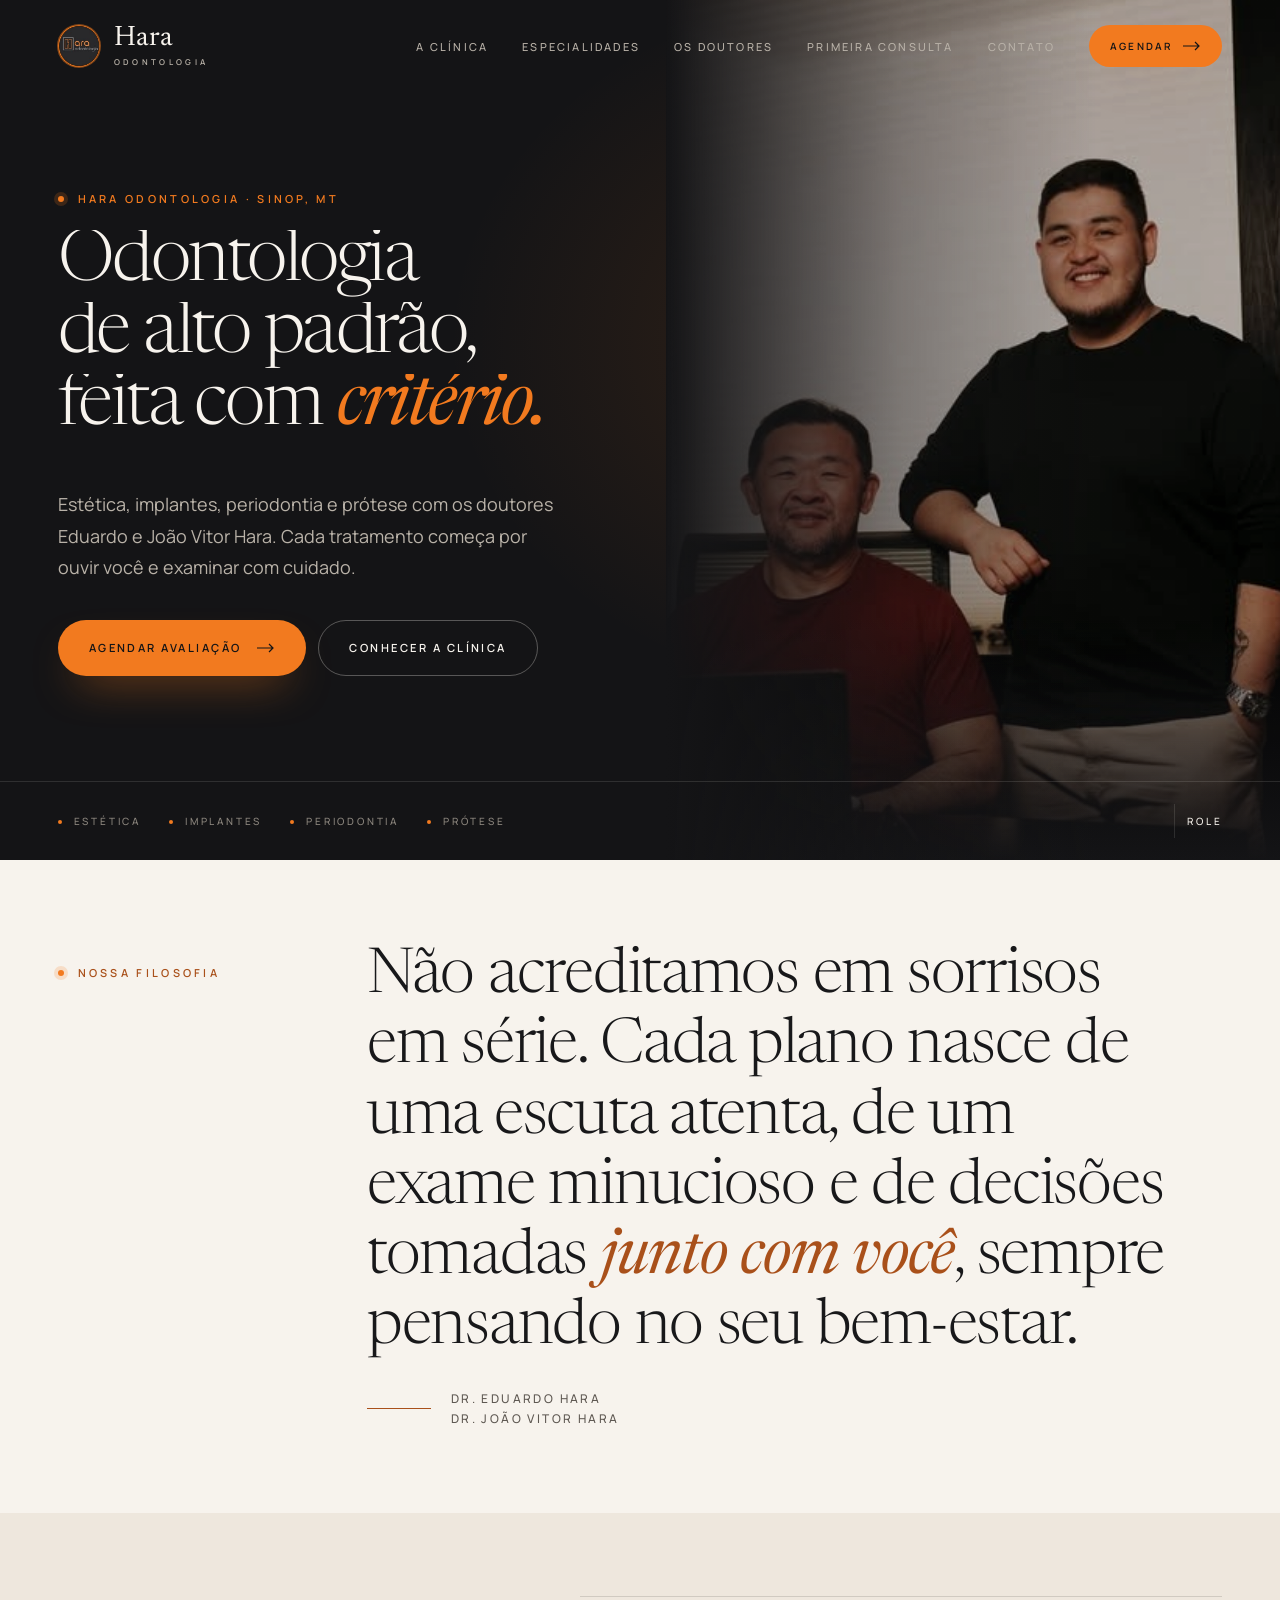
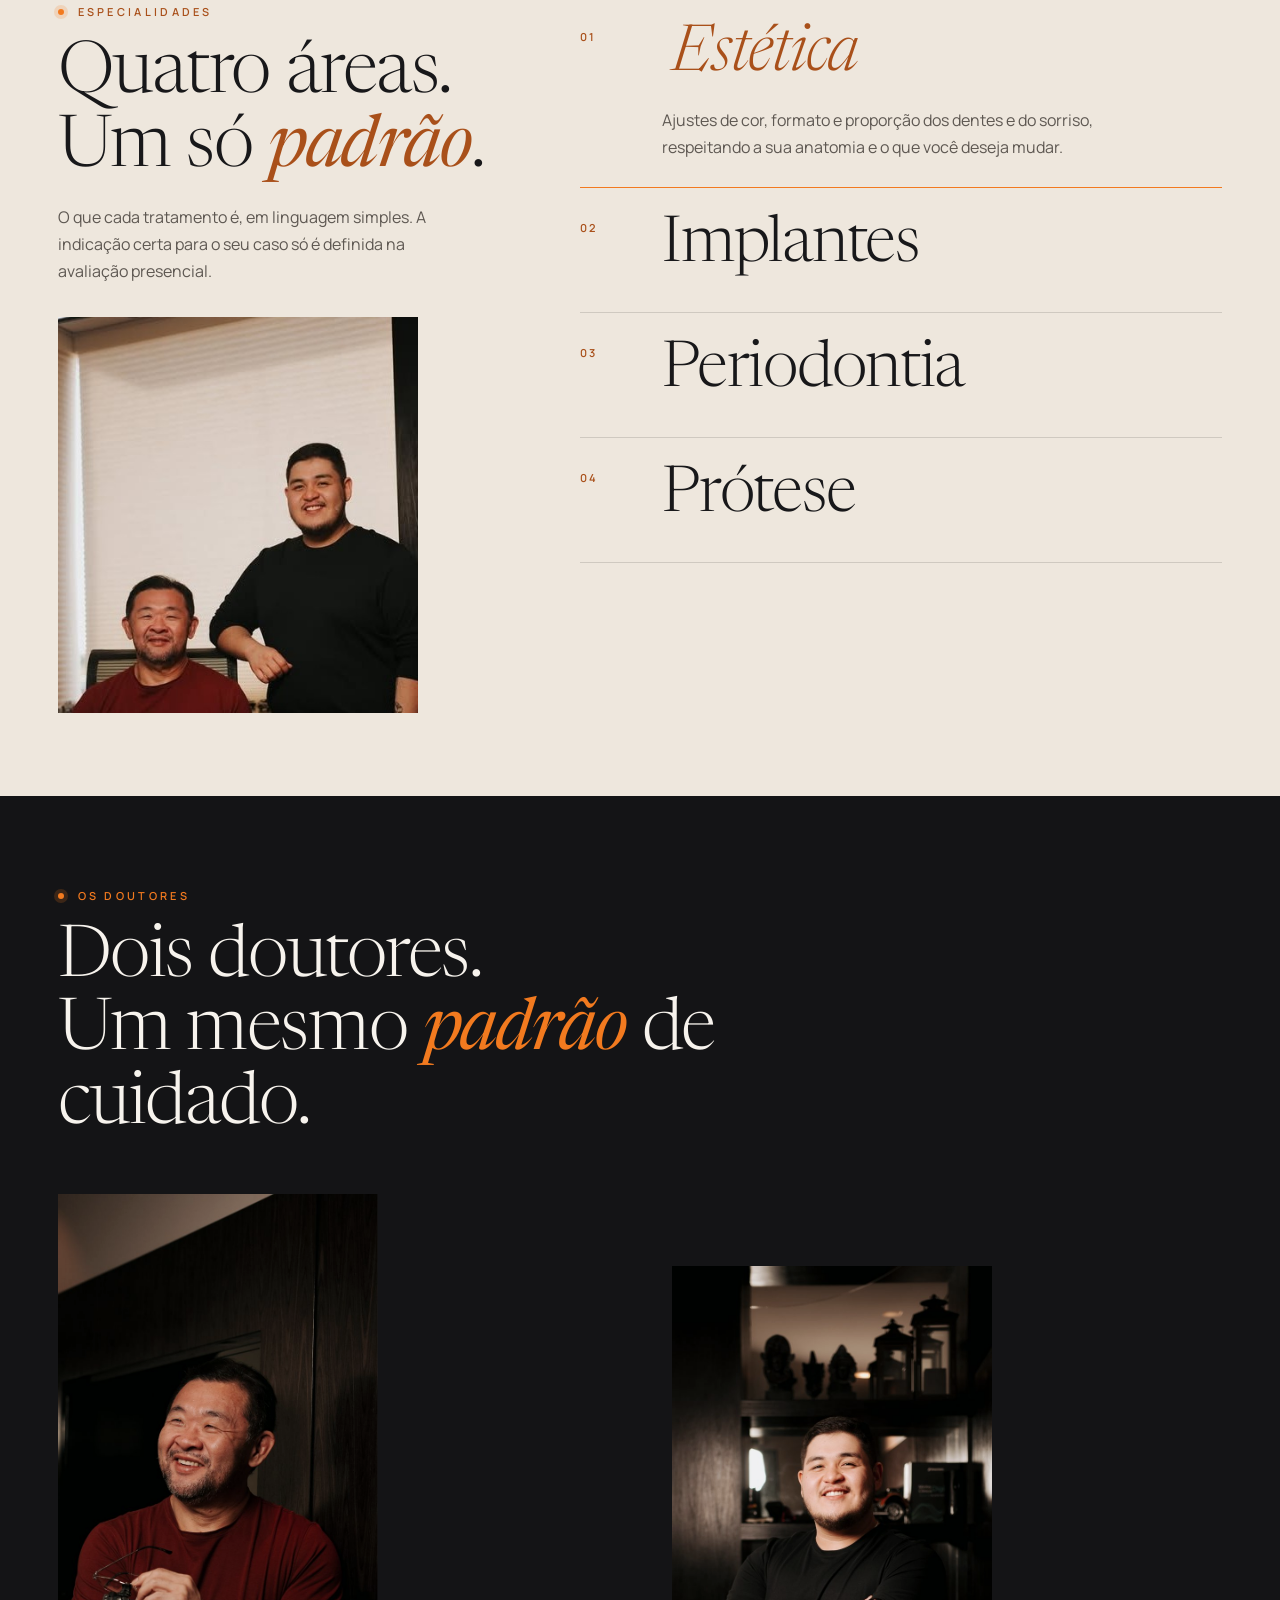
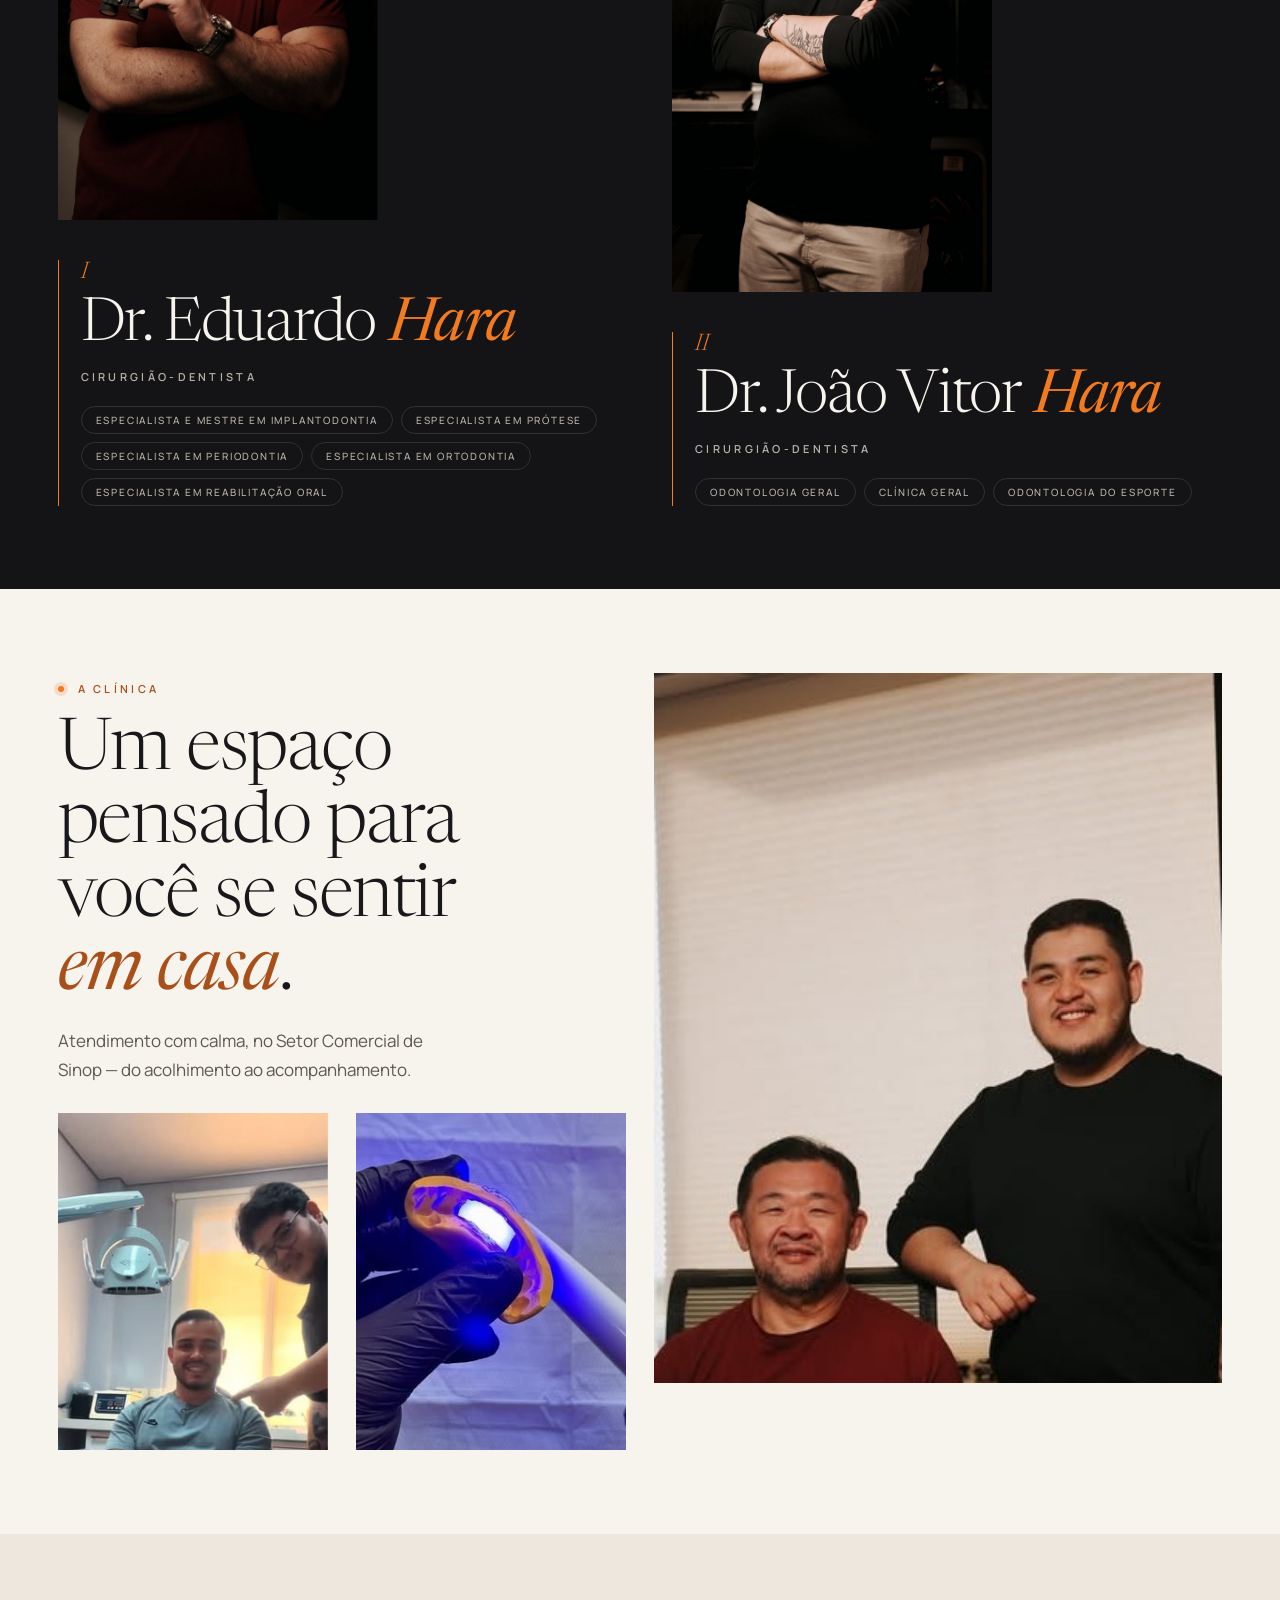
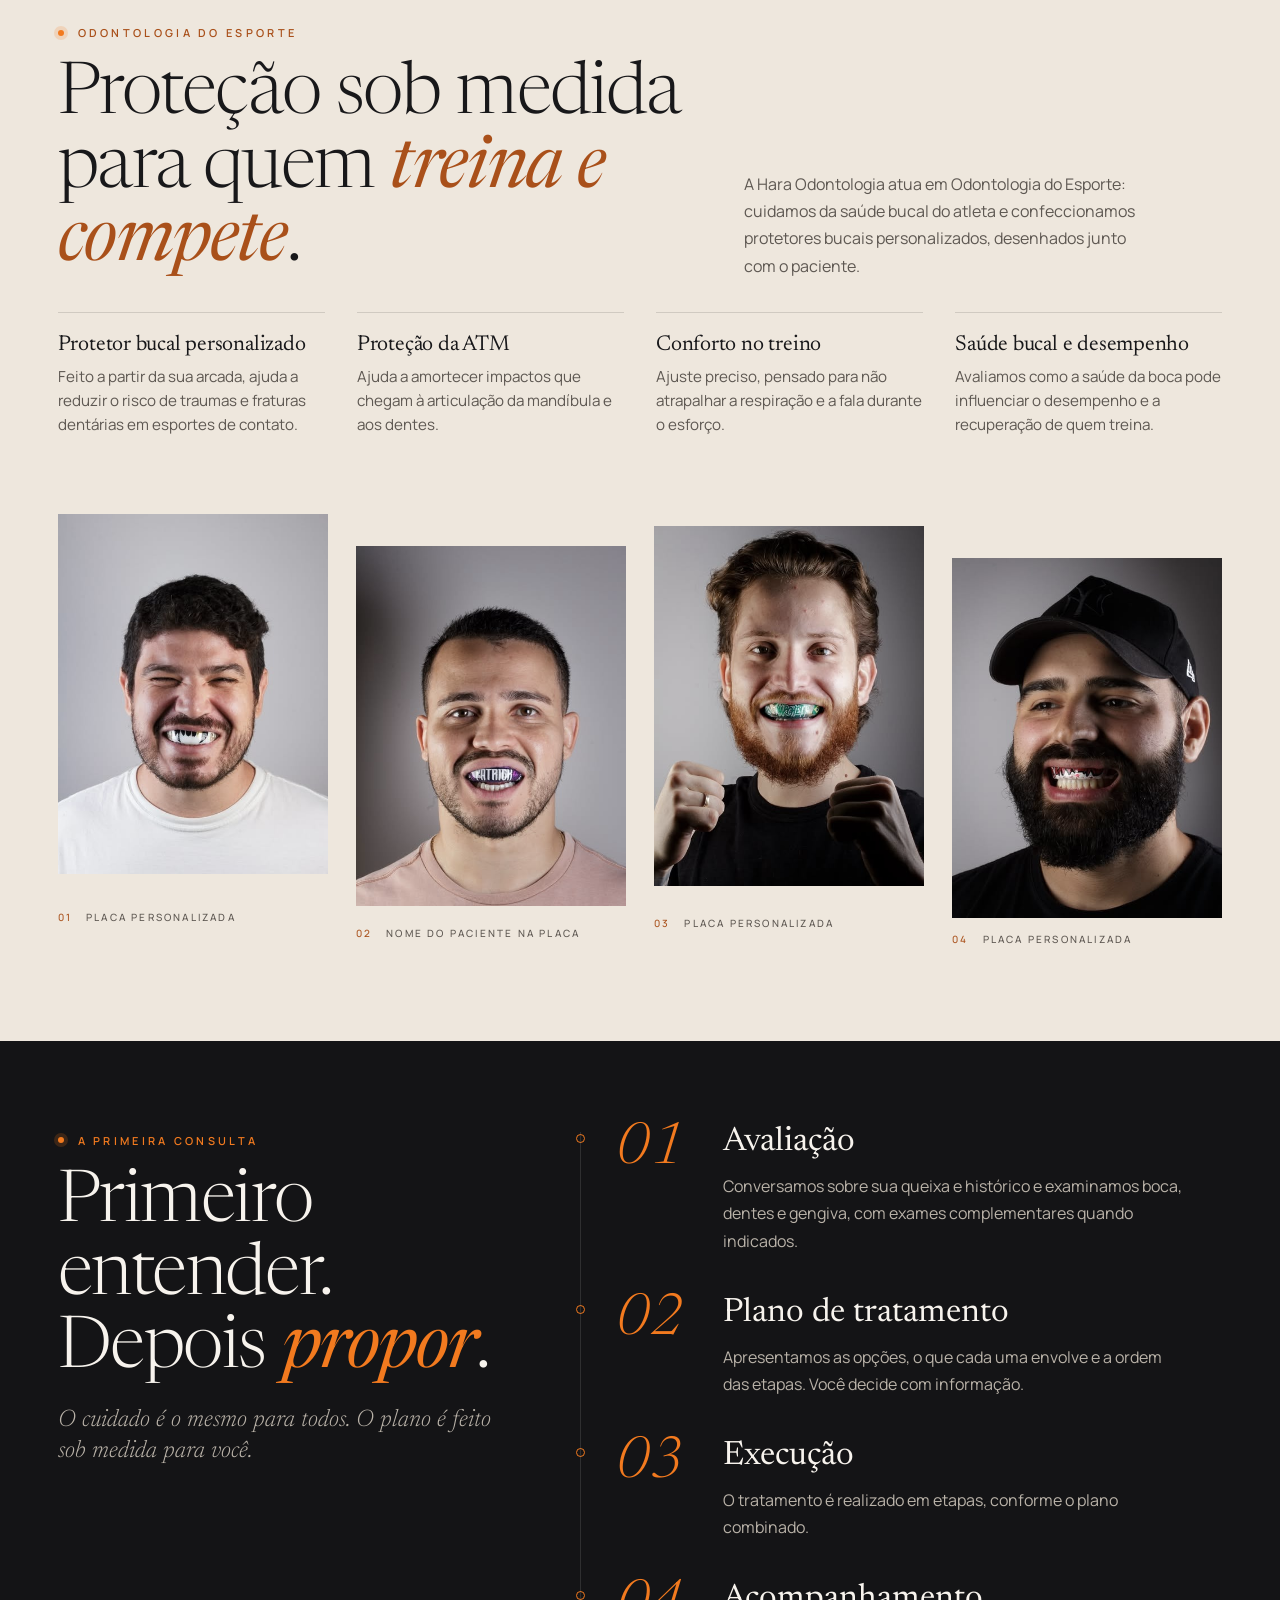
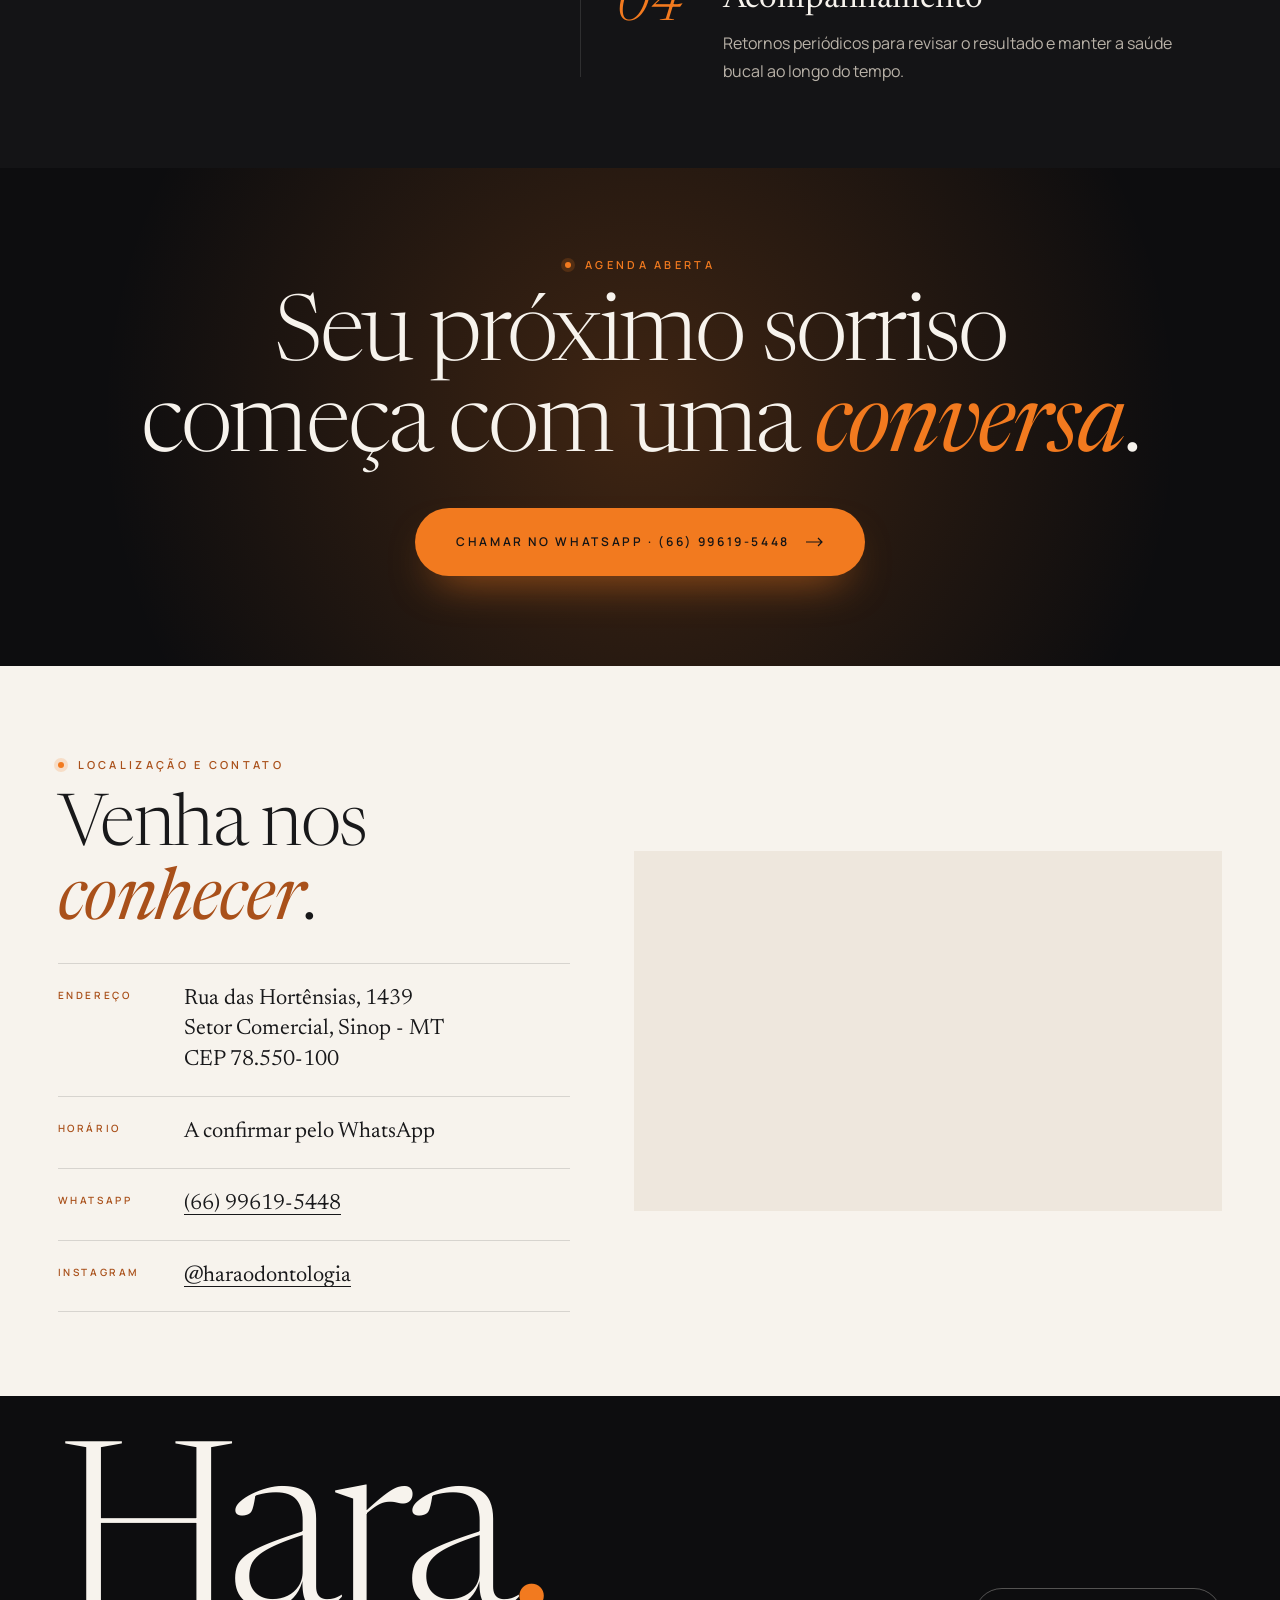
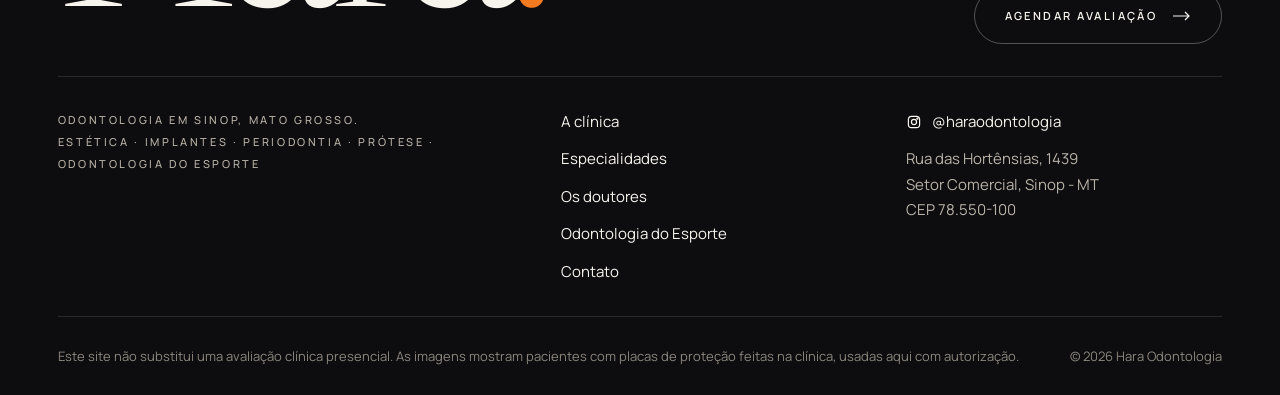
==== index.html @ d173c485 "Odontologia do Esporte no Dr. João" ====
<!doctype html>
<html lang="pt-BR">
<head>
  <meta charset="utf-8">
  <meta name="viewport" content="width=device-width, initial-scale=1">
  <title>Dentista em Sinop-MT | Hara Odontologia — Implantes, Estética</title>
  <meta name="description" content="Dentista em Sinop-MT: estética, implantes, periodontia, prótese e Odontologia do Esporte com os doutores Eduardo Hara e João Vitor Hara. Agende pelo WhatsApp.">
  <link rel="canonical" href="https://haraodontologia.com.br/">
  <meta name="robots" content="index, follow, max-image-preview:large">
  <meta name="theme-color" content="#141416">
  <meta name="google-site-verification" content="2xSVceuhL1mnDP8ZiSya4FTEMyY4I6LVE78lKhFYuyc" />
  <meta name="geo.region" content="BR-MT">
  <meta name="geo.placename" content="Sinop">
  <link rel="icon" href="favicon.svg" type="image/svg+xml">
  <link rel="icon" href="favicon.ico" sizes="48x48">
  <link rel="apple-touch-icon" href="apple-touch-icon.png">

  <meta property="og:type" content="website">
  <meta property="og:locale" content="pt_BR">
  <meta property="og:site_name" content="Hara Odontologia">
  <meta property="og:title" content="Dentista em Sinop-MT | Hara Odontologia">
  <meta property="og:description" content="Estética, implantes, periodontia e prótese em Sinop-MT com os doutores Eduardo Hara e João Vitor Hara. Agende pelo WhatsApp.">
  <meta property="og:url" content="https://haraodontologia.com.br/">
  <meta property="og:image" content="https://haraodontologia.com.br/assets/img/og.jpg">
  <meta property="og:image:width" content="1200">
  <meta property="og:image:height" content="630">
  <meta property="og:image:alt" content="Dr. Eduardo Hara e Dr. João Vitor Hara no consultório da Hara Odontologia, em Sinop-MT">
  <meta name="twitter:card" content="summary_large_image">
  <meta name="twitter:title" content="Dentista em Sinop-MT | Hara Odontologia">
  <meta name="twitter:description" content="Estética, implantes, periodontia e prótese em Sinop-MT com os doutores Eduardo Hara e João Vitor Hara.">
  <meta name="twitter:image" content="https://haraodontologia.com.br/assets/img/og.jpg">

  <link rel="preload" as="image" href="assets/img/hero.jpg" fetchpriority="high">
  <link rel="preconnect" href="https://fonts.googleapis.com">
  <link rel="preconnect" href="https://fonts.gstatic.com" crossorigin>
  <link rel="preload" as="style" href="https://fonts.googleapis.com/css2?family=Newsreader:ital,opsz,wght@0,6..72,300;0,6..72,400;0,6..72,500;1,6..72,300;1,6..72,400;1,6..72,500&family=Manrope:wght@300;400;500;600&display=swap">
  <link href="https://fonts.googleapis.com/css2?family=Newsreader:ital,opsz,wght@0,6..72,300;0,6..72,400;0,6..72,500;1,6..72,300;1,6..72,400;1,6..72,500&family=Manrope:wght@300;400;500;600&display=swap" rel="stylesheet">
  <link rel="stylesheet" href="styles.css?v=7">

  <script type="application/ld+json">
{
  "@context": "https://schema.org",
  "@graph": [
    {
      "@type": "Dentist",
      "@id": "https://haraodontologia.com.br/#clinica",
      "name": "Hara Odontologia",
      "url": "https://haraodontologia.com.br/",
      "logo": "https://haraodontologia.com.br/assets/img/avatar.jpg",
      "image": [
        "https://haraodontologia.com.br/assets/img/og.jpg",
        "https://haraodontologia.com.br/assets/img/hero.jpg",
        "https://haraodontologia.com.br/assets/img/clinica-04.jpg"
      ],
      "description": "Clínica odontológica em Sinop-MT com os cirurgiões-dentistas Eduardo Hara e João Vitor Hara. Estética, implantes, periodontia, prótese e Odontologia do Esporte, com protetores bucais personalizados.",
      "telephone": "+55-66-99619-5448",
      "address": {
        "@type": "PostalAddress",
        "streetAddress": "Rua das Hortênsias, 1439 — Setor Comercial",
        "addressLocality": "Sinop",
        "addressRegion": "MT",
        "postalCode": "78550-100",
        "addressCountry": "BR"
      },
      "areaServed": {
        "@type": "City",
        "name": "Sinop",
        "containedInPlace": {
          "@type": "State",
          "name": "Mato Grosso"
        }
      },
      "medicalSpecialty": "Dentistry",
      "availableService": [
        {
          "@type": "MedicalProcedure",
          "name": "Odontologia estética"
        },
        {
          "@type": "MedicalProcedure",
          "name": "Implantes dentários"
        },
        {
          "@type": "MedicalProcedure",
          "name": "Periodontia"
        },
        {
          "@type": "MedicalProcedure",
          "name": "Prótese dentária"
        },
        {
          "@type": "MedicalProcedure",
          "name": "Placas de proteção personalizadas"
        },
        {
          "@type": "MedicalProcedure",
          "name": "Odontologia do Esporte"
        },
        {
          "@type": "MedicalProcedure",
          "name": "Protetores bucais personalizados"
        }
      ],
      "employee": [
        {
          "@id": "https://haraodontologia.com.br/#dr-eduardo-hara"
        },
        {
          "@id": "https://haraodontologia.com.br/#dr-joao-vitor-hara"
        }
      ],
      "contactPoint": {
        "@type": "ContactPoint",
        "telephone": "+55-66-99619-5448",
        "contactType": "agendamento",
        "availableLanguage": "pt-BR",
        "url": "https://wa.me/5566996195448"
      },
      "sameAs": [
        "https://www.instagram.com/haraodontologia/"
      ],
      "knowsAbout": [
        "Estética",
        "Implantes",
        "Periodontia",
        "Prótese",
        "Odontologia do Esporte"
      ]
    },
    {
      "@type": "Person",
      "@id": "https://haraodontologia.com.br/#dr-eduardo-hara",
      "name": "Dr. Eduardo Hara",
      "jobTitle": "Cirurgião-dentista",
      "image": "https://haraodontologia.com.br/assets/img/dr-eduardo-v2.jpg",
      "worksFor": {
        "@id": "https://haraodontologia.com.br/#clinica"
      },
      "knowsAbout": ["Implantodontia", "Prótese dentária", "Periodontia", "Ortodontia", "Reabilitação oral"]
    },
    {
      "@type": "Person",
      "@id": "https://haraodontologia.com.br/#dr-joao-vitor-hara",
      "name": "Dr. João Vitor Hara",
      "jobTitle": "Cirurgião-dentista",
      "image": "https://haraodontologia.com.br/assets/img/dr-joao-v2.jpg",
      "worksFor": {
        "@id": "https://haraodontologia.com.br/#clinica"
      },
      "knowsAbout": ["Odontologia geral", "Clínica geral", "Odontologia do esporte"]
    },
    {
      "@type": "FAQPage",
      "@id": "https://haraodontologia.com.br/#faq",
      "mainEntity": [
        {
          "@type": "Question",
          "name": "Onde fica a Hara Odontologia?",
          "acceptedAnswer": {
            "@type": "Answer",
            "text": "Na Rua das Hortênsias, 1439, Setor Comercial, Sinop - MT, CEP 78.550-100."
          }
        },
        {
          "@type": "Question",
          "name": "Quais tratamentos a Hara Odontologia oferece?",
          "acceptedAnswer": {
            "@type": "Answer",
            "text": "Estética, implantes, periodontia e prótese. A clínica também atua em Odontologia do Esporte, com protetores bucais personalizados para quem treina e compete."
          }
        },
        {
          "@type": "Question",
          "name": "A Hara Odontologia atua em Odontologia do Esporte?",
          "acceptedAnswer": {
            "@type": "Answer",
            "text": "Sim. A clínica confecciona protetores bucais personalizados, que ajudam a reduzir o risco de traumas e fraturas dentárias em esportes de contato, ajudam a amortecer impactos na articulação da mandíbula (ATM) e são ajustados para não atrapalhar a respiração e a fala. Também avalia como a saúde bucal pode influenciar o desempenho e a recuperação de quem treina."
          }
        },
        {
          "@type": "Question",
          "name": "Quem são os dentistas da Hara Odontologia?",
          "acceptedAnswer": {
            "@type": "Answer",
            "text": "Dr. Eduardo Hara e Dr. João Vitor Hara, cirurgiões-dentistas."
          }
        },
        {
          "@type": "Question",
          "name": "Como agendar uma consulta?",
          "acceptedAnswer": {
            "@type": "Answer",
            "text": "Pelo WhatsApp (66) 99619-5448."
          }
        },
        {
          "@type": "Question",
          "name": "Qual é o horário de atendimento?",
          "acceptedAnswer": {
            "@type": "Answer",
            "text": "O horário é confirmado pelo WhatsApp (66) 99619-5448."
          }
        },
        {
          "@type": "Question",
          "name": "Como funciona a primeira consulta?",
          "acceptedAnswer": {
            "@type": "Answer",
            "text": "Em quatro etapas: avaliação (conversa sobre a queixa e o histórico e exame de boca, dentes e gengiva, com exames complementares quando indicados), plano de tratamento com as opções e a ordem das etapas, execução conforme o plano combinado e acompanhamento com retornos periódicos."
          }
        },
        {
          "@type": "Question",
          "name": "O que é um implante dentário?",
          "acceptedAnswer": {
            "@type": "Answer",
            "text": "Um pino de titânio colocado no osso para substituir a raiz de um dente perdido e servir de base para uma coroa. Exige avaliação do osso e da saúde geral."
          }
        },
        {
          "@type": "Question",
          "name": "O que trata a periodontia?",
          "acceptedAnswer": {
            "@type": "Answer",
            "text": "As estruturas que sustentam os dentes — gengiva e osso —, incluindo sangramentos, inflamações e outras alterações da gengiva."
          }
        },
        {
          "@type": "Question",
          "name": "O site substitui uma avaliação?",
          "acceptedAnswer": {
            "@type": "Answer",
            "text": "Não. A indicação certa para cada caso só é definida na avaliação clínica presencial."
          }
        }
      ]
    }
  ]
}
  </script>
  <!-- Meta Pixel Code -->
  <script>
  !function(f,b,e,v,n,t,s){if(f.fbq)return;n=f.fbq=function(){n.callMethod?
  n.callMethod.apply(n,arguments):n.queue.push(arguments)};if(!f._fbq)f._fbq=n;
  n.push=n;n.loaded=!0;n.version='2.0';n.queue=[];t=b.createElement(e);t.async=!0;
  t.src=v;s=b.getElementsByTagName(e)[0];s.parentNode.insertBefore(t,s)}(window,
  document,'script','https://connect.facebook.net/en_US/fbevents.js');
  fbq('init', '1127389279664783');
  window.__pvEventID = 'pv-' + Date.now().toString(36) + '-' + Math.random().toString(36).slice(2, 10);
  fbq('track', 'PageView', {}, { eventID: window.__pvEventID });
  </script>
  <!-- End Meta Pixel Code -->
  <script src="tracking.js" defer></script>
</head>
<body>
  <noscript><img height="1" width="1" style="display:none" alt="" src="https://www.facebook.com/tr?id=1127389279664783&ev=PageView&noscript=1"></noscript>
  <a class="skip" href="#conteudo">Ir para o conteúdo</a>

  <header class="nav" id="nav">
    <div class="nav__in">
      <a class="brand" href="#topo" aria-label="Hara Odontologia, início">
        <img class="brand__logo" src="assets/img/avatar.jpg" alt="Logo da Hara Odontologia" width="150" height="150">
        <span class="brand__name">Hara<small>Odontologia</small></span>
      </a>
      <nav class="nav__links" id="menu" aria-label="Principal">
        <a href="#manifesto"><span>01</span>A clínica</a>
        <a href="#especialidades"><span>02</span>Especialidades</a>
        <a href="#doutores"><span>03</span>Os doutores</a>
        <a href="#consulta"><span>04</span>Primeira consulta</a>
        <a href="#contato"><span>05</span>Contato</a>
        <a class="btn btn--solid btn--sm nav__cta" href="https://wa.me/5566996195448?text=Ol%C3%A1%2C%20gostaria%20de%20agendar%20uma%20consulta" target="_blank" rel="noopener"><span class="btn__t">Agendar</span><svg class="ar" width="18" height="10" viewBox="0 0 18 10" fill="none" stroke="currentColor" stroke-width="1.2" aria-hidden="true"><path d="M0 5h16M12 1l4 4-4 4"/></svg></a>
      </nav>
      <button class="nav__toggle" id="toggle" type="button" aria-expanded="false" aria-controls="menu" aria-label="Abrir menu">
        <span></span><span></span>
      </button>
    </div>
  </header>

  <main id="conteudo">
    <!-- HERO -->
    <section class="hero" id="topo">
      <div class="hero__media" aria-hidden="false">
        <div class="hero__img" data-parallax>
          <img src="assets/img/hero.jpg" alt="Dr. Eduardo Hara e Dr. João Vitor Hara no consultório da clínica" width="512" height="640" fetchpriority="high">
        </div>
      </div>
      <div class="hero__in">
        <p class="kicker hero__kicker" data-in><span class="dot"></span>Hara Odontologia · Sinop, MT</p>
        <h1 class="hero__title">
          <span class="ln"><span>Odontologia</span></span>
          <span class="ln"><span>de alto padrão,</span></span>
          <span class="ln"><span>feita com <em>critério.</em></span></span>
        </h1>
        <div class="hero__foot">
          <p class="hero__lede" data-in>Estética, implantes, periodontia e prótese com os doutores Eduardo e João Vitor Hara. Cada tratamento começa por ouvir você e examinar com cuidado.</p>
          <div class="hero__ctas" data-in>
            <a class="btn btn--solid" href="https://wa.me/5566996195448?text=Ol%C3%A1%2C%20gostaria%20de%20agendar%20uma%20consulta" target="_blank" rel="noopener" data-magnetic><span class="btn__t">Agendar avaliação</span><svg class="ar" width="18" height="10" viewBox="0 0 18 10" fill="none" stroke="currentColor" stroke-width="1.2" aria-hidden="true"><path d="M0 5h16M12 1l4 4-4 4"/></svg></a>
            <a class="btn btn--line" href="#manifesto"><span class="btn__t">Conhecer a clínica</span></a>
          </div>
        </div>
      </div>
      <div class="hero__bar" data-in>
        <span>Estética</span><span>Implantes</span><span>Periodontia</span><span>Prótese</span>
        <a class="hero__scroll" href="#manifesto" aria-label="Rolar para o conteúdo"><i></i>Role</a>
      </div>
    </section>

    <!-- MANIFESTO -->
    <section class="manifesto" id="manifesto">
      <div class="wrap manifesto__in">
        <p class="kicker reveal"><span class="dot"></span>Nossa filosofia</p>
        <p class="manifesto__text reveal">Não acreditamos em sorrisos em série. Cada plano nasce de uma escuta atenta, de um exame minucioso e de decisões tomadas <em>junto com você</em>, sempre pensando no seu bem-estar.</p>
        <div class="manifesto__sign reveal">
          <span class="line"></span>
          <p>Dr. Eduardo Hara<br>Dr. João Vitor Hara</p>
        </div>
      </div>
    </section>

    <!-- ESPECIALIDADES -->
    <section class="spec" id="especialidades">
      <div class="wrap spec__grid">
        <div class="spec__aside">
          <p class="kicker reveal"><span class="dot"></span>Especialidades</p>
          <h2 class="h2 reveal">Quatro áreas.<br>Um só <em>padrão</em>.</h2>
          <p class="spec__note reveal">O que cada tratamento é, em linguagem simples. A indicação certa para o seu caso só é definida na avaliação presencial.</p>
          <div class="spec__viewer reveal" aria-hidden="true">
            <img class="is-on" src="assets/img/clinica-04.jpg" alt="Dr. Eduardo Hara e Dr. João Vitor Hara no consultório" data-k="0" loading="lazy" width="460" height="460">
            <img src="assets/img/clinica-01.jpg" alt="Atendimento no consultório da Hara Odontologia" data-k="1" loading="lazy" width="361" height="361">
            <img src="assets/img/hero.jpg" alt="Os doutores da Hara Odontologia em Sinop-MT" data-k="2" loading="lazy" width="512" height="640">
            <img src="assets/img/protese.webp" alt="Coroas de cerâmica para prótese dentária" data-k="3" loading="lazy" width="563" height="1000" style="object-position: 50% 50%">
          </div>
        </div>
        <ol class="spec__list">
          <li class="spec__row reveal" data-k="0">
            <span class="spec__n">01</span>
            <h3 class="spec__name">Estética</h3>
            <p>Ajustes de cor, formato e proporção dos dentes e do sorriso, respeitando a sua anatomia e o que você deseja mudar.</p>
          </li>
          <li class="spec__row reveal" data-k="1">
            <span class="spec__n">02</span>
            <h3 class="spec__name">Implantes</h3>
            <p>Pino de titânio colocado no osso para substituir a raiz de um dente perdido e servir de base para uma coroa. Exige avaliação do osso e da saúde geral.</p>
          </li>
          <li class="spec__row reveal" data-k="2">
            <span class="spec__n">03</span>
            <h3 class="spec__name">Periodontia</h3>
            <p>Cuidado com as estruturas que sustentam os dentes — gengiva e osso. Trata sangramentos, inflamações e outras alterações da gengiva.</p>
          </li>
          <li class="spec__row reveal" data-k="3">
            <span class="spec__n">04</span>
            <h3 class="spec__name">Prótese</h3>
            <p>Reposição de dentes ausentes ou muito danificados por coroas, pontes ou próteses, para recuperar mastigação, fala e aparência.</p>
            <img class="spec__thumb" src="assets/img/protese.webp" alt="Coroas de cerâmica confeccionadas pelo Dr. João Vitor Hara" width="563" height="1000" loading="lazy">
          </li>
        </ol>
      </div>
    </section>

    <!-- DOUTORES -->
    <section class="docs" id="doutores">
      <div class="wrap">
        <header class="docs__head">
          <p class="kicker reveal"><span class="dot"></span>Os doutores</p>
          <h2 class="h2 reveal">Dois doutores.<br>Um mesmo <em>padrão</em> de cuidado.</h2>
        </header>
        <div class="docs__grid">
          <article class="doc">
            <div class="doc__photo clip"><img src="assets/img/dr-eduardo-v2.jpg" alt="Retrato do Dr. Eduardo Hara" width="720" height="1410" loading="lazy"></div>
            <div class="doc__body reveal">
              <span class="doc__idx">I</span>
              <h3 class="doc__name">Dr. Eduardo <em>Hara</em></h3>
              <p class="doc__role">Cirurgião-dentista</p>
              <!-- TODO: CRO -->
              <ul class="doc__tags"><li>Especialista e mestre em Implantodontia</li><li>Especialista em Prótese</li><li>Especialista em Periodontia</li><li>Especialista em Ortodontia</li><li>Especialista em Reabilitação Oral</li></ul>
            </div>
          </article>
          <article class="doc doc--b">
            <div class="doc__photo clip"><img src="assets/img/dr-joao-v2.jpg" alt="Retrato do Dr. João Vitor Hara" width="720" height="1410" loading="lazy"></div>
            <div class="doc__body reveal">
              <span class="doc__idx">II</span>
              <h3 class="doc__name">Dr. João Vitor <em>Hara</em></h3>
              <p class="doc__role">Cirurgião-dentista</p>
              <!-- TODO: CRO -->
              <ul class="doc__tags"><li>Odontologia Geral</li><li>Clínica Geral</li><li>Odontologia do Esporte</li></ul>
            </div>
          </article>
        </div>
      </div>
    </section>

    <!-- CLÍNICA -->
    <section class="clinic" id="clinica">
      <div class="wrap clinic__grid">
        <div class="clinic__txt">
          <p class="kicker reveal"><span class="dot"></span>A clínica</p>
          <h2 class="h2 reveal">Um espaço pensado para você se sentir <em>em casa</em>.</h2>
          <p class="clinic__lede reveal">Atendimento com calma, no Setor Comercial de Sinop — do acolhimento ao acompanhamento.</p>
        </div>
        <figure class="clinic__a clip"><img src="assets/img/clinica-04.jpg" alt="Dr. Eduardo Hara e Dr. João Vitor Hara no consultório da clínica" width="460" height="460" loading="lazy"></figure>
        <figure class="clinic__b clip"><img src="assets/img/clinica-01.jpg" alt="Atendimento no consultório, com o Dr. João Vitor Hara e um paciente" width="361" height="361" loading="lazy"></figure>
        <figure class="clinic__c clip"><img src="assets/img/clinica-02.jpg" alt="Confecção de uma placa de proteção, com a resina sob luz de fotopolimerização" width="360" height="360" loading="lazy"></figure>
      </div>
    </section>

    <!-- PLACAS -->
    <section class="plates" id="placas">
      <div class="wrap plates__head">
        <div>
          <p class="kicker reveal"><span class="dot"></span>Odontologia do Esporte</p>
          <h2 class="h2 reveal">Proteção sob medida para quem <em>treina e compete</em>.</h2>
        </div>
        <p class="plates__lede reveal">A Hara Odontologia atua em Odontologia do Esporte: cuidamos da saúde bucal do atleta e confeccionamos protetores bucais personalizados, desenhados junto com o paciente.</p>
      </div>
      <ul class="wrap plates__points" aria-label="Por que a Odontologia do Esporte importa">
        <li class="reveal"><h3>Protetor bucal personalizado</h3><p>Feito a partir da sua arcada, ajuda a reduzir o risco de traumas e fraturas dentárias em esportes de contato.</p></li>
        <li class="reveal"><h3>Proteção da ATM</h3><p>Ajuda a amortecer impactos que chegam à articulação da mandíbula e aos dentes.</p></li>
        <li class="reveal"><h3>Conforto no treino</h3><p>Ajuste preciso, pensado para não atrapalhar a respiração e a fala durante o esforço.</p></li>
        <li class="reveal"><h3>Saúde bucal e desempenho</h3><p>Avaliamos como a saúde da boca pode influenciar o desempenho e a recuperação de quem treina.</p></li>
      </ul>
      <div class="plates__rail" role="list">
        <figure class="plate reveal" role="listitem"><div class="plate__img"><img src="assets/img/retrato-01.jpg" alt="Paciente sorrindo com placa de proteção estampada" width="480" height="640" loading="lazy"></div><figcaption><span>01</span>Placa personalizada</figcaption></figure>
        <figure class="plate reveal" role="listitem"><div class="plate__img"><img src="assets/img/retrato-02.jpg" alt="Placa de proteção roxa com o nome do paciente gravado" width="480" height="640" loading="lazy"></div><figcaption><span>02</span>Nome do paciente na placa</figcaption></figure>
        <figure class="plate reveal" role="listitem"><div class="plate__img"><img src="assets/img/retrato-03.jpg" alt="Paciente em pose de luta com placa verde e preta" width="480" height="640" loading="lazy"></div><figcaption><span>03</span>Placa personalizada</figcaption></figure>
        <figure class="plate reveal" role="listitem"><div class="plate__img"><img src="assets/img/retrato-04.jpg" alt="Paciente com placa de proteção personalizada" width="480" height="640" loading="lazy"></div><figcaption><span>04</span>Placa personalizada</figcaption></figure>
      </div>
    </section>

    <!-- PRIMEIRA CONSULTA -->
    <section class="steps" id="consulta">
      <div class="wrap steps__grid">
        <div class="steps__aside">
          <p class="kicker reveal"><span class="dot"></span>A primeira consulta</p>
          <h2 class="h2 reveal">Primeiro entender.<br>Depois <em>propor</em>.</h2>
          <p class="steps__note reveal">O cuidado é o mesmo para todos. O plano é feito sob medida para você.</p>
        </div>
        <ol class="timeline" id="timeline">
          <li class="tl reveal"><span class="tl__n">01</span><div><h3>Avaliação</h3><p>Conversamos sobre sua queixa e histórico e examinamos boca, dentes e gengiva, com exames complementares quando indicados.</p></div></li>
          <li class="tl reveal"><span class="tl__n">02</span><div><h3>Plano de tratamento</h3><p>Apresentamos as opções, o que cada uma envolve e a ordem das etapas. Você decide com informação.</p></div></li>
          <li class="tl reveal"><span class="tl__n">03</span><div><h3>Execução</h3><p>O tratamento é realizado em etapas, conforme o plano combinado.</p></div></li>
          <li class="tl reveal"><span class="tl__n">04</span><div><h3>Acompanhamento</h3><p>Retornos periódicos para revisar o resultado e manter a saúde bucal ao longo do tempo.</p></div></li>
          <span class="timeline__bar" aria-hidden="true"><i id="tlFill"></i></span>
        </ol>
      </div>
    </section>

    <!-- CTA FINAL -->
    <section class="cta" aria-labelledby="cta-t">
      <div class="wrap cta__in">
        <p class="kicker reveal"><span class="dot"></span>Agenda aberta</p>
        <h2 class="cta__title reveal" id="cta-t">Seu próximo sorriso<br>começa com uma <em>conversa</em>.</h2>
        <a class="btn btn--solid btn--xl reveal" href="https://wa.me/5566996195448?text=Ol%C3%A1%2C%20gostaria%20de%20agendar%20uma%20consulta" target="_blank" rel="noopener" data-magnetic><span class="btn__t">Chamar no WhatsApp · (66) 99619-5448</span><svg class="ar" width="18" height="10" viewBox="0 0 18 10" fill="none" stroke="currentColor" stroke-width="1.2" aria-hidden="true"><path d="M0 5h16M12 1l4 4-4 4"/></svg></a>
      </div>
    </section>

    <!-- CONTATO -->
    <section class="contact" id="contato">
      <div class="wrap contact__grid">
        <div class="contact__txt">
          <p class="kicker reveal"><span class="dot"></span>Localização e contato</p>
          <h2 class="h2 reveal">Venha nos <em>conhecer</em>.</h2>
          <dl class="contact__list reveal">
            <div><dt>Endereço</dt><dd><address>Rua das Hortênsias, 1439<br>Setor Comercial, Sinop - MT<br>CEP 78.550-100</address></dd></div>
            <!-- TODO: horário de atendimento -->
            <div><dt>Horário</dt><dd>A confirmar pelo WhatsApp</dd></div>
            <div><dt>WhatsApp</dt><dd><a class="ulink" href="https://wa.me/5566996195448?text=Ol%C3%A1%2C%20gostaria%20de%20agendar%20uma%20consulta" target="_blank" rel="noopener">(66) 99619-5448</a></dd></div>
            <div><dt>Instagram</dt><dd><a class="ulink" href="https://www.instagram.com/haraodontologia/" target="_blank" rel="noopener">@haraodontologia</a></dd></div>
          </dl>
        </div>
        <div class="map">
          <iframe title="Mapa: Hara Odontologia, Rua das Hortênsias, 1439, Sinop - MT" src="https://www.google.com/maps?q=Rua+das+Hort%C3%AAnsias,+1439,+Setor+Comercial,+Sinop,+MT,+78550-100&amp;output=embed" width="640" height="480" loading="lazy" referrerpolicy="no-referrer-when-downgrade" allowfullscreen></iframe>
        </div>
      </div>
    </section>
  </main>

  <footer class="foot">
    <div class="wrap">
      <div class="foot__top">
        <p class="foot__word">Hara<span>.</span></p>
        <a class="btn btn--line" href="https://wa.me/5566996195448?text=Ol%C3%A1%2C%20gostaria%20de%20agendar%20uma%20consulta" target="_blank" rel="noopener"><span class="btn__t">Agendar avaliação</span><svg class="ar" width="18" height="10" viewBox="0 0 18 10" fill="none" stroke="currentColor" stroke-width="1.2" aria-hidden="true"><path d="M0 5h16M12 1l4 4-4 4"/></svg></a>
      </div>
      <div class="foot__cols">
        <p class="foot__tag">Odontologia em Sinop, Mato Grosso.<br>Estética · Implantes · Periodontia · Prótese · Odontologia do Esporte</p>
        <nav class="foot__col" aria-label="Rodapé">
          <a href="#manifesto">A clínica</a>
          <a href="#especialidades">Especialidades</a>
          <a href="#doutores">Os doutores</a>
          <a href="#placas">Odontologia do Esporte</a>
          <a href="#contato">Contato</a>
        </nav>
        <div class="foot__col">
          <a href="https://www.instagram.com/haraodontologia/" target="_blank" rel="noopener" aria-label="Instagram da Hara Odontologia">
            <svg width="16" height="16" viewBox="0 0 20 20" fill="none" stroke="currentColor" stroke-width="1.5" aria-hidden="true"><rect x="3" y="3" width="14" height="14" rx="4"/><circle cx="10" cy="10" r="3.2"/><circle cx="14.2" cy="5.8" r=".6" fill="currentColor"/></svg>
            @haraodontologia
          </a>
          <span>Rua das Hortênsias, 1439<br>Setor Comercial, Sinop - MT<br>CEP 78.550-100</span>
        </div>
      </div>
      <div class="foot__legal">
        <p>Este site não substitui uma avaliação clínica presencial. As imagens mostram pacientes com placas de proteção feitas na clínica, usadas aqui com autorização.</p>
        <p>© <span id="ano">2026</span> Hara Odontologia</p>
      </div>
    </div>
  </footer>

  <script src="main.js?v=6" defer></script>
</body>
</html>
---- styles.css ----
/*
  HARA ODONTOLOGIA — v3 · layout editorial premium
  Marca: grafite #29292B + laranja #F27A1F (logo). Base grafite #141416, marfim #F7F3ED.
  Tipografia: Newsreader (display) + Manrope (texto/rótulos).
*/
:root {
  --graphite: #141416; --coal: #0D0D0F; --char: #1D1D20;
  --ivory: #F7F3ED; --sand: #EEE7DD;
  --orange: #F27A1F; --orange-2: #F59A52; --copper: #A9501A;
  --stone: #B9B2A8; --stone-2: #8C867E;
  --ink: #18181A; --muted: #5E5852;
  --edge-l: rgba(24, 24, 26, .14); --edge-d: rgba(247, 243, 237, .12);
  --serif: "Newsreader", Georgia, serif;
  --sans: Manrope, "Helvetica Neue", system-ui, -apple-system, sans-serif;
  --gutter: clamp(22px, 4.5vw, 64px);
  --pad: clamp(56px, 6.5vw, 100px);
  --ease: cubic-bezier(.16, 1, .3, 1);
  --ease-io: cubic-bezier(.77, 0, .175, 1);
  --h2: clamp(2.5rem, 1.6rem + 3.6vw, 5rem);
}
*, *::before, *::after { box-sizing: border-box; }
html { scroll-behavior: smooth; scroll-padding-top: 72px; -webkit-text-size-adjust: 100%; }
body { margin: 0; background: var(--ivory); color: var(--ink); font: 400 1rem/1.7 var(--sans); -webkit-font-smoothing: antialiased; -moz-osx-font-smoothing: grayscale; overflow-x: hidden; }
img { display: block; max-width: 100%; height: auto; }
h1, h2, h3, p, ul, ol, dl, dd, figure, address { margin: 0; padding: 0; }
ul, ol { list-style: none; }
address { font-style: normal; }
a { color: inherit; text-decoration: none; }
em { font-style: italic; }
::selection { background: var(--orange); color: var(--graphite); }
:focus-visible { outline: 1px solid var(--orange); outline-offset: 4px; }
.skip { position: absolute; left: 16px; top: -64px; z-index: 100; background: var(--orange); color: var(--graphite); padding: 12px 16px; }
.skip:focus { top: 12px; }
.wrap { width: 100%; max-width: 1360px; margin-inline: auto; padding-inline: var(--gutter); }

/* ---------- tipografia base ---------- */
.kicker { display: inline-flex; align-items: center; gap: 14px; font: 600 .6875rem/1.4 var(--sans); letter-spacing: .3em; text-transform: uppercase; color: var(--copper); margin-bottom: 20px; }
.kicker .dot { width: 6px; height: 6px; border-radius: 50%; background: var(--orange); box-shadow: 0 0 0 4px rgba(242, 122, 31, .18); }
.h2 { font: 300 var(--h2)/1.02 var(--serif); letter-spacing: -.02em; }
.h2 em, .hero__title em, .cta__title em, .manifesto__text em, .doc__name em { font-style: italic; color: var(--orange); font-weight: 400; }
.spec .h2 em, .clinic .h2 em, .contact .h2 em { color: var(--copper); }

/* ---------- botões ---------- */
.btn { --mx: 0px; --my: 0px; position: relative; display: inline-flex; align-items: center; justify-content: center; gap: 16px; min-height: 56px; padding: 0 30px; overflow: hidden; isolation: isolate;
  font: 600 .7rem/1.3 var(--sans); letter-spacing: .22em; text-transform: uppercase; border: 1px solid transparent; border-radius: 999px;
  transform: translate(var(--mx), var(--my)); transition: transform .5s var(--ease), color .45s var(--ease), border-color .45s; }
.btn::before { content: ""; position: absolute; inset: 0; z-index: -1; border-radius: inherit; transform: translateY(101%); transition: transform .55s var(--ease); }
.btn:hover::before { transform: none; }
.btn .ar { flex: none; transition: transform .5s var(--ease); }
.btn:hover .ar { transform: translateX(5px); }
.btn--solid { background: var(--orange); color: var(--graphite); box-shadow: 0 20px 44px -20px rgba(242, 122, 31, .75); }
.btn--solid::before { background: var(--ivory); }
.btn--line { color: var(--ivory); border-color: rgba(247, 243, 237, .3); }
.btn--line::before { background: var(--ivory); }
.btn--line:hover { color: var(--graphite); border-color: var(--ivory); }
.btn--sm { min-height: 42px; padding: 0 20px; gap: 10px; font-size: .625rem; }
.btn--xl { min-height: 68px; padding: 14px 40px; font-size: .75rem; text-align: center; }

/* ---------- header ---------- */
.nav { position: fixed; inset: 0 0 auto; z-index: 60; color: var(--ivory); transition: background-color .5s var(--ease), border-color .5s, transform .5s var(--ease); border-bottom: 1px solid transparent; }
.nav__in { max-width: 1360px; margin-inline: auto; padding: 0 var(--gutter); display: flex; align-items: center; justify-content: space-between; height: 92px; transition: height .5s var(--ease); }
.nav.is-scrolled { background: rgba(13, 13, 15, .72); -webkit-backdrop-filter: blur(18px) saturate(150%); backdrop-filter: blur(18px) saturate(150%); border-bottom-color: var(--edge-d); }
.nav.is-scrolled .nav__in { height: 66px; }
.nav.is-hidden { transform: translateY(-100%); }
.brand { display: inline-flex; align-items: center; gap: 14px; }
.brand__logo { width: 42px; height: 42px; border-radius: 50%; box-shadow: 0 0 0 1px rgba(242, 122, 31, .5); transition: width .5s var(--ease), height .5s var(--ease); }
.nav.is-scrolled .brand__logo { width: 34px; height: 34px; }
.brand__name { display: grid; font: 400 1.75rem/.9 var(--serif); letter-spacing: .01em; }
.brand__name small { font: 600 .5rem/1 var(--sans); letter-spacing: .42em; text-transform: uppercase; color: var(--stone); margin-top: 6px; }
.nav__links { display: flex; align-items: center; gap: 34px; font: 500 .6875rem/1 var(--sans); letter-spacing: .2em; text-transform: uppercase; }
.nav__links a:not(.btn) { position: relative; color: var(--stone); padding: 10px 0; transition: color .3s; }
.nav__links a:not(.btn) span { display: none; }
.nav__links a:not(.btn)::after { content: ""; position: absolute; left: 0; right: 0; bottom: 2px; height: 1px; background: var(--orange); transform: scaleX(0); transform-origin: right; transition: transform .5s var(--ease); }
.nav__links a:not(.btn):hover { color: var(--ivory); }
.nav__links a:not(.btn):hover::after { transform: scaleX(1); transform-origin: left; }
.nav__toggle { display: none; position: relative; width: 48px; height: 48px; border-radius: 50%; border: 1px solid var(--edge-d); background: none; cursor: pointer; color: inherit; }
.nav__toggle span { position: absolute; left: 15px; right: 15px; height: 1px; background: currentColor; transition: transform .5s var(--ease), top .5s var(--ease); }
.nav__toggle span:first-child { top: 20px; } .nav__toggle span:last-child { top: 27px; }
.nav.is-open .nav__toggle span:first-child { top: 23.5px; transform: rotate(45deg); }
.nav.is-open .nav__toggle span:last-child { top: 23.5px; transform: rotate(-45deg); }

@media (max-width: 1000px) {
  .nav__toggle { display: inline-block; z-index: 2; }
  .brand { z-index: 2; }
  .nav__links { position: fixed; inset: 0; z-index: 1; height: 100svh; flex-direction: column; align-items: stretch; justify-content: center; gap: 0; padding: 96px var(--gutter) 40px; background: var(--coal);
    clip-path: inset(0 0 100% 0); transition: clip-path .8s var(--ease-io); visibility: hidden; }
  .nav.is-open .nav__links { clip-path: inset(0); visibility: visible; }
  .nav__links a:not(.btn) { display: flex; align-items: baseline; gap: 18px; padding: 14px 0; color: var(--ivory); font: 300 clamp(2rem, 9vw, 3rem)/1.1 var(--serif); letter-spacing: 0; text-transform: none; border-bottom: 1px solid var(--edge-d);
    opacity: 0; transform: translateY(24px); transition: opacity .6s var(--ease), transform .6s var(--ease); }
  .nav__links a:not(.btn) span { display: inline; font: 600 .625rem/1 var(--sans); letter-spacing: .2em; color: var(--orange); }
  .nav__links a:not(.btn)::after { display: none; }
  .nav.is-open .nav__links a { opacity: 1; transform: none; }
  .nav.is-open .nav__links a:nth-child(2) { transition-delay: .06s; } .nav.is-open .nav__links a:nth-child(3) { transition-delay: .12s; }
  .nav.is-open .nav__links a:nth-child(4) { transition-delay: .18s; } .nav.is-open .nav__links a:nth-child(5) { transition-delay: .24s; } .nav.is-open .nav__links a:nth-child(6) { transition-delay: .3s; }
  .nav__links .btn { margin-top: 32px; min-height: 56px; font-size: .7rem; }
  .nav.is-open { background: transparent; border-color: transparent; -webkit-backdrop-filter: none; backdrop-filter: none; }
}

/* ---------- hero ---------- */
.hero { position: relative; min-height: min(100svh, 860px); display: grid; grid-template-rows: 1fr auto; background: var(--graphite); color: var(--ivory); overflow: hidden; isolation: isolate; }
.hero::before { content: ""; position: absolute; inset: 0; z-index: -1; background: radial-gradient(50% 60% at 70% 40%, rgba(242, 122, 31, .14), transparent 70%); }
.hero__media { position: absolute; z-index: -1; inset: 0 0 auto auto; width: 100%; height: 72svh; overflow: hidden; clip-path: inset(0 0 100% 0); }
.is-ready .hero__media { clip-path: inset(0); transition: clip-path 1.6s var(--ease-io) .1s; }
.hero__img { position: absolute; inset: -8% 0; will-change: transform; }
.hero__img img { width: 100%; height: 100%; object-fit: cover; object-position: 50% 30%; filter: saturate(.85) contrast(1.05) brightness(.8); transform: scale(1.15); transition: transform 2.4s var(--ease); }
.is-ready .hero__img img { transform: scale(1); }
.hero__media::after { content: ""; position: absolute; inset: 0; background: linear-gradient(180deg, rgba(20, 20, 22, .55) 0%, rgba(20, 20, 22, .1) 30%, rgba(20, 20, 22, .6) 70%, var(--graphite) 100%); }
.hero__in { position: relative; width: 100%; max-width: 1360px; margin-inline: auto; padding: 46svh var(--gutter) 40px; display: flex; flex-direction: column; justify-content: flex-end; }
.hero__kicker { color: var(--orange); margin-bottom: 24px; }
.hero__title { font: 300 clamp(3.1rem, 1.4rem + 7.4vw, 9.25rem)/.94 var(--serif); letter-spacing: -.035em; }
.hero__title .ln { display: block; overflow: hidden; padding-bottom: .06em; }
.hero__title .ln > span { display: inline-block; transform: translateY(110%); }
.is-ready .hero__title .ln > span { transform: none; transition: transform 1.3s var(--ease); }
.is-ready .hero__title .ln:nth-child(2) > span { transition-delay: .12s; }
.is-ready .hero__title .ln:nth-child(3) > span { transition-delay: .24s; }
.hero__foot { display: grid; gap: 32px; margin-top: 36px; }
.hero__lede { max-width: 46ch; color: var(--stone); font-size: clamp(1rem, .95rem + .3vw, 1.125rem); line-height: 1.75; }
.hero__ctas { display: flex; flex-wrap: wrap; gap: 12px; }
[data-in] { opacity: 0; transform: translateY(18px); }
.is-ready [data-in] { opacity: 1; transform: none; transition: opacity 1s var(--ease) .55s, transform 1s var(--ease) .55s; }
.is-ready .hero__foot [data-in]:last-child { transition-delay: .7s; }
.is-ready .hero__bar[data-in] { transition-delay: .9s; }
.hero__bar { position: relative; width: 100%; max-width: 1360px; margin-inline: auto; padding: 22px var(--gutter); display: flex; flex-wrap: wrap; gap: 10px 28px; align-items: center; border-top: 1px solid var(--edge-d);
  font: 500 .625rem/1 var(--sans); letter-spacing: .28em; text-transform: uppercase; color: var(--stone-2); }
.hero__bar span::before { content: ""; display: inline-block; width: 4px; height: 4px; margin-right: 12px; vertical-align: middle; border-radius: 50%; background: var(--orange); }
.hero__scroll { margin-left: auto; display: inline-flex; align-items: center; gap: 12px; color: var(--ivory); }
.hero__scroll i { position: relative; width: 1px; height: 34px; background: var(--edge-d); overflow: hidden; }
.hero__scroll i::after { content: ""; position: absolute; left: 0; top: -40%; width: 1px; height: 40%; background: var(--orange); animation: drip 2.2s var(--ease-io) infinite; }
@keyframes drip { to { top: 100%; } }
@media (max-width: 699px) { .hero__scroll { display: none; } .hero__bar { gap: 10px 18px; } }
@media (min-width: 1000px) {
  .hero__media { inset: 0 0 0 auto; width: 48vw; height: 100%; clip-path: inset(0 0 0 100%); }
  .hero__media::after { background: linear-gradient(90deg, var(--graphite) 0%, rgba(20, 20, 22, .35) 38%, rgba(20, 20, 22, .05) 70%), linear-gradient(0deg, var(--graphite) 0%, transparent 28%); }
  .hero__in { padding: 150px var(--gutter) 64px; justify-content: center; }
  .hero__foot { grid-template-columns: 1fr; max-width: 680px; margin-top: 44px; gap: 36px; }
  .hero__title { font-size: clamp(3.75rem, 5.6vw, 8.25rem); max-width: 50vw; }
  .hero__img img { object-position: 62% 30%; }
}

/* ---------- manifesto ---------- */
.manifesto { background: var(--ivory); padding-block: var(--pad); }
.manifesto__in { display: grid; gap: 24px; }
.manifesto__text { font: 300 clamp(2rem, 1.2rem + 3.4vw, 4.4rem)/1.12 var(--serif); letter-spacing: -.02em; max-width: 22ch; color: var(--ink); }
.manifesto__text em { color: var(--copper); }
.manifesto__sign { display: flex; align-items: center; gap: 20px; font: 500 .75rem/1.7 var(--sans); letter-spacing: .2em; text-transform: uppercase; color: var(--muted); }
.manifesto__sign .line { width: 64px; height: 1px; background: var(--copper); }
@media (min-width: 1000px) { .manifesto__in { grid-template-columns: 1fr 3fr; } .manifesto__in .kicker { padding-top: 22px; align-self: start; } .manifesto__sign { grid-column: 2; } }

/* ---------- especialidades ---------- */
.spec { background: var(--sand); padding-block: var(--pad); }
.spec__grid { display: grid; gap: 32px; }
.spec__note { color: var(--muted); max-width: 40ch; margin-top: 18px; }
.spec__viewer { display: none; }
.spec__list { border-top: 1px solid var(--edge-l); }
.spec__thumb { grid-column: 2; width: 100%; max-width: 320px; aspect-ratio: 4 / 4.4; object-fit: cover; object-position: 50% 50%; background: #000; margin-top: 14px; }
@media (min-width: 1000px) { .spec__thumb { display: none; } }
.spec__row { position: relative; display: grid; grid-template-columns: 48px 1fr; gap: 8px 18px; padding: 22px 0; border-bottom: 1px solid var(--edge-l); cursor: default; }
.spec__row::before { content: ""; position: absolute; left: 0; bottom: -1px; height: 1px; width: 100%; background: var(--orange); transform: scaleX(0); transform-origin: left; transition: transform .8s var(--ease); }
.spec__n { font: 600 .6875rem/2.6 var(--sans); letter-spacing: .2em; color: var(--copper); }
.spec__name { font: 300 clamp(2.4rem, 1.6rem + 3vw, 4.25rem)/1 var(--serif); letter-spacing: -.02em; transition: transform .6s var(--ease), color .4s; }
.spec__row p { grid-column: 2; color: var(--muted); max-width: 48ch; }
.spec__row:hover::before, .spec__row.is-active::before { transform: scaleX(1); }
.spec__row:hover .spec__name, .spec__row.is-active .spec__name { transform: translateX(10px); color: var(--copper); font-style: italic; }
@media (min-width: 1000px) {
  .spec__grid { grid-template-columns: 5fr 7fr; gap: clamp(40px, 5vw, 80px); align-items: start; }
  .spec__aside { position: sticky; top: 110px; }
  .spec__viewer { display: block; position: relative; margin-top: 32px; aspect-ratio: 4 / 4.4; max-width: 360px; overflow: hidden; background: var(--char); }
  .spec__viewer img { position: absolute; inset: 0; width: 100%; height: 100%; object-fit: cover; opacity: 0; transform: scale(1.08); transition: opacity .8s var(--ease), transform 1.4s var(--ease); }
  .spec__viewer img.is-on { opacity: 1; transform: none; }
  .spec__row { grid-template-columns: 64px 1fr; padding: 26px 0; }
  .spec__row p { max-height: 0; opacity: 0; overflow: hidden; transition: max-height .7s var(--ease), opacity .5s, margin .7s var(--ease); }
  .spec__row:hover p, .spec__row.is-active p { max-height: 120px; opacity: 1; margin-top: 12px; }
}

/* ---------- doutores ---------- */
.docs { position: relative; background: var(--graphite); color: var(--ivory); padding-block: var(--pad); overflow: hidden; isolation: isolate; }
.docs .kicker { color: var(--orange); }
.docs__head { max-width: 900px; margin-bottom: clamp(32px, 4vw, 56px); }
.docs__grid { display: grid; gap: 48px; }
.doc { display: grid; gap: 28px; }
.doc__photo { position: relative; width: min(100%, 360px); aspect-ratio: 286 / 560; overflow: hidden; background: var(--char); }
.doc__photo img { width: 100%; height: 100%; object-fit: cover; object-position: 50% 30%; filter: grayscale(.25) contrast(1.05); transition: filter .8s var(--ease), transform 1.4s var(--ease); }
.doc:hover .doc__photo img { filter: none; transform: scale(1.04); }
.doc__body { display: grid; gap: 12px; padding-left: 22px; border-left: 1px solid var(--orange); }
.doc__idx { font: italic 300 1.5rem/1 var(--serif); color: var(--orange); }
.doc__name { font: 300 clamp(2.4rem, 1.7rem + 2.6vw, 4rem)/1 var(--serif); letter-spacing: -.02em; }
.doc__role { font: 600 .6875rem/1.4 var(--sans); letter-spacing: .3em; text-transform: uppercase; color: var(--stone); }
.doc__tags { display: flex; flex-wrap: wrap; gap: 8px; margin-top: 10px; }
.doc__tags li { padding: 8px 14px; border: 1px solid var(--edge-d); border-radius: 999px; font: 500 .625rem/1 var(--sans); letter-spacing: .18em; text-transform: uppercase; color: var(--stone); transition: border-color .3s, color .3s; }
.doc:hover .doc__tags li { border-color: rgba(242, 122, 31, .45); color: var(--ivory); }
@media (min-width: 760px) { .doc { grid-template-columns: auto 1fr; align-items: end; gap: 40px; } .doc__photo { width: clamp(240px, 26vw, 360px); } }
@media (min-width: 1200px) {
  .docs__grid { grid-template-columns: 1fr 1fr; gap: 64px; }
  .doc { grid-template-columns: 1fr; }
  .doc--b { margin-top: 72px; }
  .doc__photo { width: clamp(300px, 25vw, 360px); }
}

/* ---------- clínica ---------- */
.clinic { background: var(--ivory); padding-block: var(--pad); overflow: hidden; }
.clinic__grid { display: grid; gap: 20px; grid-template-columns: repeat(6, 1fr); }
.clinic__txt { grid-column: 1 / -1; margin-bottom: 16px; }
.clinic__lede { color: var(--muted); max-width: 40ch; margin-top: 18px; font-size: 1.0625rem; }
.clinic figure { overflow: hidden; background: var(--sand); }
.clinic figure img { width: 100%; height: 100%; object-fit: cover; transition: transform 1.4s var(--ease); }
.clinic figure:hover img { transform: scale(1.05); }
.clinic__a { grid-column: 1 / -1; aspect-ratio: 1; }
.clinic__b { grid-column: 1 / 4; aspect-ratio: 1; }
.clinic__c { grid-column: 4 / 7; aspect-ratio: 1; margin-top: 28px; }
@media (min-width: 1000px) {
  .clinic__grid { grid-template-columns: repeat(12, 1fr); gap: 28px; align-items: start; }
  .clinic__txt { grid-column: 1 / 6; grid-row: 1; margin: 0; padding-top: 0; }
  .clinic__a { grid-column: 7 / 13; grid-row: 1 / 3; aspect-ratio: 4 / 5; }
  .clinic__b { grid-column: 1 / 4; grid-row: 2; margin-top: 0; aspect-ratio: 4 / 5; align-self: end; }
  .clinic__c { grid-column: 4 / 7; grid-row: 2; margin-top: 0; aspect-ratio: 4 / 5; align-self: end; }
}

/* ---------- placas ---------- */
.plates { background: var(--sand); padding-block: var(--pad); overflow: hidden; }
.plates__head { display: grid; gap: 16px; margin-bottom: 32px; }
.plates__lede { color: var(--muted); max-width: 40ch; }
.plates .h2 em { color: var(--copper); }
.plates__rail { display: grid; grid-auto-flow: column; grid-auto-columns: 72%; gap: 16px; overflow-x: auto; scroll-snap-type: x mandatory; padding: 0 var(--gutter) 12px; scrollbar-width: none; }
.plates__rail::-webkit-scrollbar { display: none; }
.plate { scroll-snap-align: center; display: grid; gap: 14px; }
.plate__img { aspect-ratio: 3 / 4; overflow: hidden; background: var(--char); }
.plate__img img { width: 100%; height: 100%; object-fit: cover; transition: transform 1.2s var(--ease), filter .6s; filter: grayscale(.2); }
.plate:hover .plate__img img { transform: scale(1.06); filter: none; }
.plate figcaption { display: flex; gap: 14px; font: 500 .625rem/1.4 var(--sans); letter-spacing: .22em; text-transform: uppercase; color: var(--muted); }
.plate figcaption span { color: var(--copper); }
@media (min-width: 900px) {
  .plates__head { grid-template-columns: 1.4fr 1fr; align-items: end; }
  .plates__rail { max-width: 1360px; margin-inline: auto; grid-auto-flow: row; grid-template-columns: repeat(4, 1fr); overflow: visible; gap: 28px; }
  .plate:nth-child(2) { margin-top: 32px; } .plate:nth-child(3) { margin-top: 12px; } .plate:nth-child(4) { margin-top: 44px; }
}

/* ---------- timeline ---------- */
.steps { background: var(--graphite); color: var(--ivory); padding-block: var(--pad); }
.steps .kicker { color: var(--orange); }
.steps__grid { display: grid; gap: 64px; }
.steps__note { color: var(--stone); margin-top: 18px; font: italic 300 1.5rem/1.3 var(--serif); }
.timeline { position: relative; display: grid; gap: 0; padding-left: 36px; }
.timeline__bar { position: absolute; left: 0; top: 8px; bottom: 8px; width: 1px; background: var(--edge-d); }
.timeline__bar i { position: absolute; inset: 0 0 auto; height: 100%; background: var(--orange); transform-origin: top; transform: scaleY(var(--p, 0)); }
.tl { position: relative; display: grid; grid-template-columns: auto 1fr; gap: 24px; padding: 0 0 32px; }
.tl:last-of-type { padding-bottom: 0; }
.tl::before { content: ""; position: absolute; left: -40px; top: 10px; width: 9px; height: 9px; border-radius: 50%; background: var(--graphite); border: 1px solid var(--orange); transition: background-color .4s; }
.tl.is-lit::before { background: var(--orange); box-shadow: 0 0 0 6px rgba(242, 122, 31, .15); }
.tl__n { font: 300 italic clamp(2.75rem, 2rem + 2vw, 4rem)/.9 var(--serif); color: var(--orange); min-width: 2.2ch; }
.tl h3 { font: 400 clamp(1.6rem, 1.3rem + 1vw, 2.25rem)/1.1 var(--serif); margin-bottom: 12px; }
.tl p { color: var(--stone); max-width: 46ch; }
@media (min-width: 1000px) { .steps__grid { grid-template-columns: 5fr 7fr; gap: clamp(40px, 5vw, 80px); } .steps__aside { position: sticky; top: 140px; align-self: start; } .tl { padding-bottom: 40px; gap: 32px; } }

/* ---------- CTA ---------- */
.cta { position: relative; background: var(--coal); color: var(--ivory); padding-block: clamp(64px, 7vw, 110px); text-align: center; overflow: hidden; isolation: isolate; }
.cta::before { content: ""; position: absolute; z-index: -1; left: 50%; top: 50%; width: 120vmax; height: 120vmax; transform: translate(-50%, -50%); background: radial-gradient(closest-side, rgba(242, 122, 31, .22), transparent 70%); animation: glow 8s ease-in-out infinite alternate; }
@keyframes glow { to { transform: translate(-50%, -50%) scale(.75); opacity: .7; } }
.cta__in { display: grid; justify-items: center; }
.cta .kicker { color: var(--orange); }
.cta__title { font: 300 clamp(2.6rem, 1.4rem + 5.4vw, 7rem)/1 var(--serif); letter-spacing: -.03em; margin-bottom: 32px; }

/* ---------- contato ---------- */
.contact { background: var(--ivory); padding-block: var(--pad); }
.contact__grid { display: grid; gap: 56px; align-items: center; }
.contact__list { display: grid; margin-top: 24px; border-top: 1px solid var(--edge-l); }
.contact__list > div { display: grid; grid-template-columns: 110px 1fr; gap: 16px; padding: 20px 0; border-bottom: 1px solid var(--edge-l); }
.contact__list dt { font: 600 .625rem/2.2 var(--sans); letter-spacing: .26em; text-transform: uppercase; color: var(--copper); }
.contact__list dd { font: 400 1.375rem/1.4 var(--serif); }
.ulink { background: linear-gradient(currentColor, currentColor) 0 100% / 100% 1px no-repeat; transition: background-size .5s var(--ease), color .3s; }
.ulink:hover { color: var(--copper); background-size: 0 1px; background-position: 100% 100%; }
.map { height: 300px; overflow: hidden; background: var(--sand); }
.map iframe { width: 100%; height: 100%; border: 0; display: block; filter: grayscale(1) contrast(1.05); transition: filter .8s var(--ease); }
.map:hover iframe { filter: none; }
@media (min-width: 1000px) { .contact__grid { grid-template-columns: 1fr 1.15fr; gap: 64px; align-items: center; } .map { height: 360px; } }

/* ---------- footer ---------- */
.foot { background: var(--coal); color: var(--ivory); padding-top: clamp(48px, 5vw, 72px); }
.foot__top { display: flex; flex-wrap: wrap; align-items: flex-end; justify-content: space-between; gap: 24px; padding-bottom: 32px; border-bottom: 1px solid var(--edge-d); }
.foot__word { font: 300 clamp(5rem, 18vw, 15rem)/.8 var(--serif); letter-spacing: -.04em; }
.foot__word span { color: var(--orange); }
.foot__cols { display: grid; gap: 28px; padding-block: 32px; }
.foot__tag { color: var(--stone); font: 500 .6875rem/2 var(--sans); letter-spacing: .24em; text-transform: uppercase; }
.foot__col { display: grid; gap: 12px; align-content: start; color: var(--stone); font-size: .9375rem; }
.foot__col a { display: inline-flex; align-items: center; gap: 10px; color: var(--ivory); width: fit-content; transition: color .3s; }
.foot__col a:hover { color: var(--orange); }
.foot__legal { display: flex; flex-wrap: wrap; justify-content: space-between; gap: 12px 32px; padding-block: 28px; border-top: 1px solid var(--edge-d); color: var(--stone-2); font-size: .8125rem; }
@media (min-width: 800px) { .foot__cols { grid-template-columns: 1.5fr 1fr 1fr; } }

/* ---------- reveals ---------- */
.js .reveal { opacity: 0; transform: translateY(28px); transition: opacity .9s var(--ease), transform .9s var(--ease); transition-delay: var(--d, 0s); }
.js .reveal.is-in { opacity: 1; transform: none; }
.js .manifesto__text.reveal { transform: none; transition: opacity .5s ease; transition-delay: 0s; }
.js .clip img { clip-path: inset(100% 0 0 0); transform: scale(1.2); transition: clip-path 1.2s var(--ease-io), transform 1.6s var(--ease); transition-delay: var(--d, 0s); }
.js .clip.is-in img { clip-path: inset(0); transform: none; }
.js .clip.is-in:hover img { transform: scale(1.05); }

@media (prefers-reduced-motion: reduce) {
  html { scroll-behavior: auto; }
  *, *::before, *::after { transition-duration: .01ms !important; transition-delay: 0s !important; animation: none !important; }
  .js .reveal, .js .clip, .js .clip img, [data-in], .hero__title .ln > span { opacity: 1 !important; transform: none !important; clip-path: none !important; }
  .hero__media { clip-path: none !important; }
}

/* odontologia do esporte */
.plates__points { list-style: none; margin: 0 auto 40px; padding: 0 var(--gutter); display: grid; gap: 0; }
.plates__points li { padding: 20px 0; border-top: 1px solid rgba(24, 24, 26, .14); }
.plates__points h3 { font: 400 1.35rem/1.2 var(--serif); letter-spacing: -.01em; margin: 0 0 6px; color: var(--ink); }
.plates__points p { margin: 0; color: var(--muted); font-size: .95rem; line-height: 1.6; max-width: 42ch; }
@media (min-width: 700px) { .plates__points { grid-template-columns: repeat(2, 1fr); column-gap: 40px; } }
@media (min-width: 1000px) { .plates__points { grid-template-columns: repeat(4, 1fr); column-gap: 32px; max-width: 1360px; margin-bottom: 56px; } }
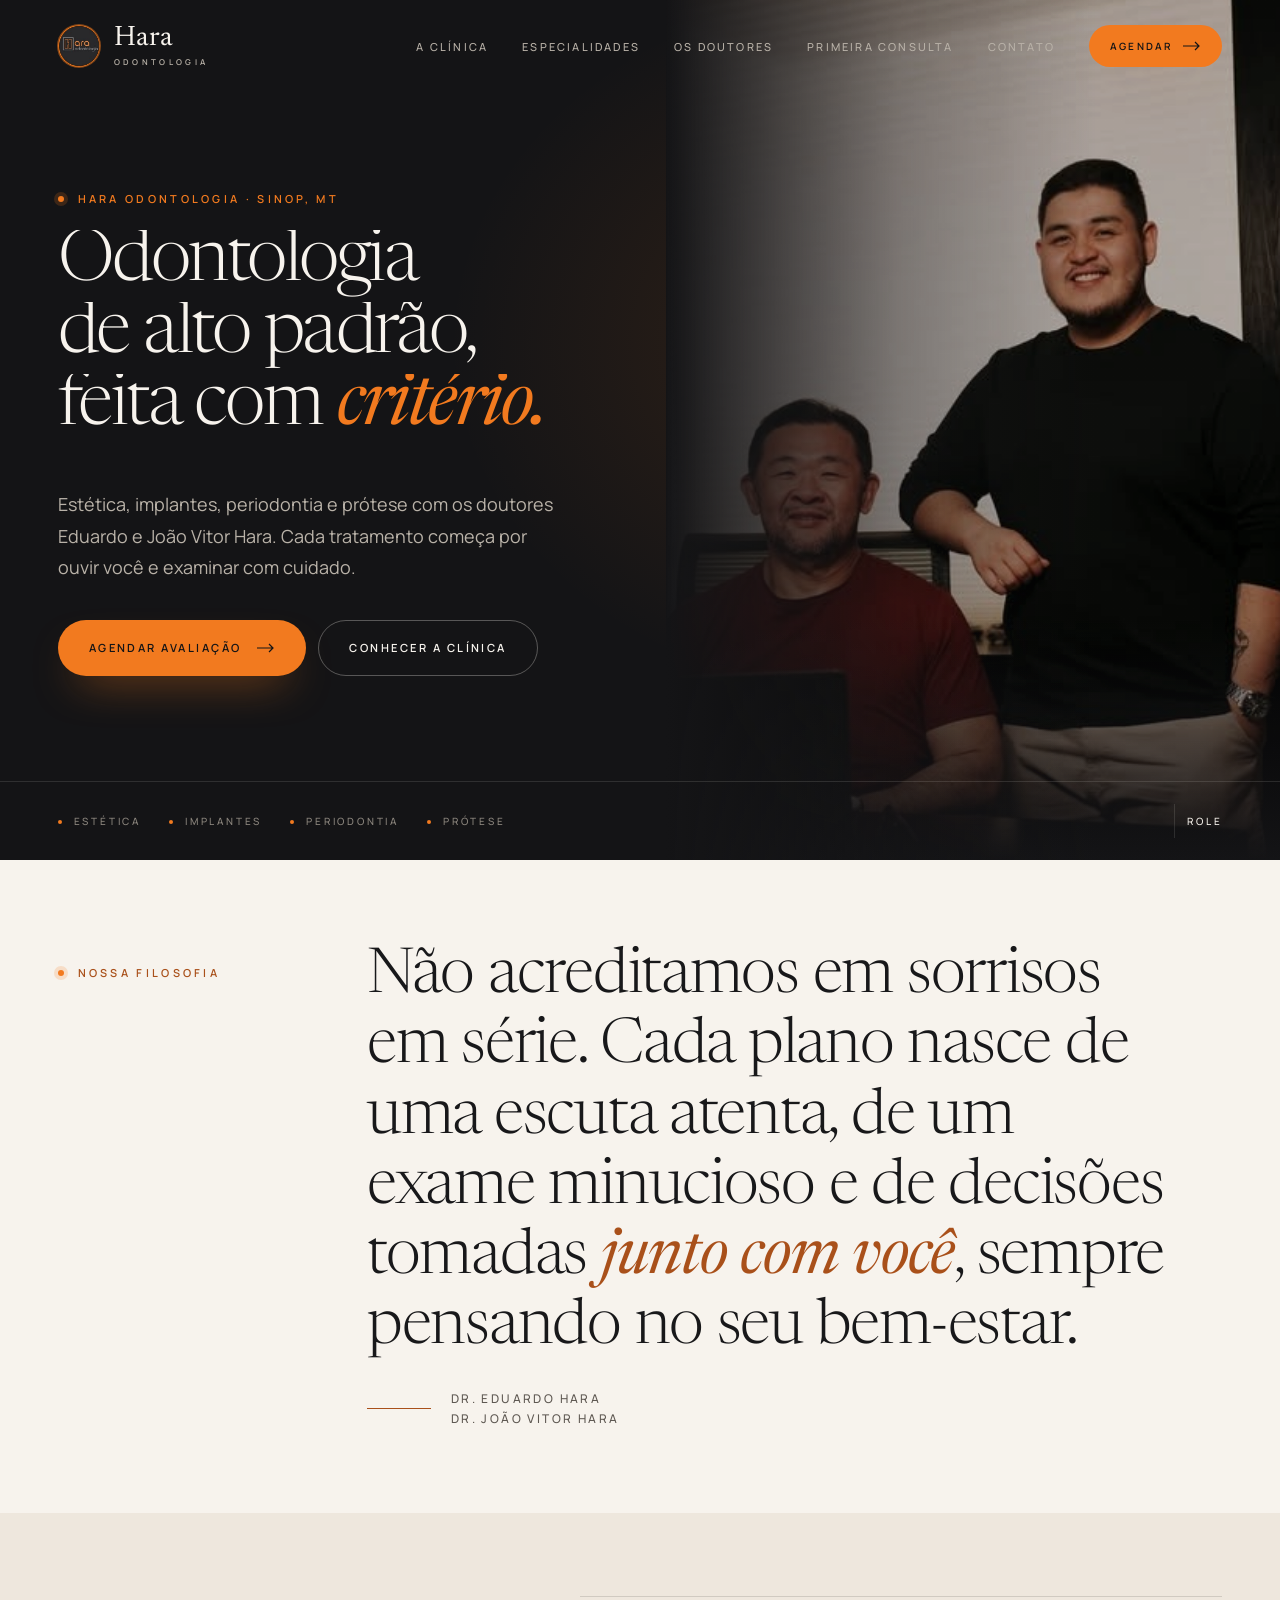
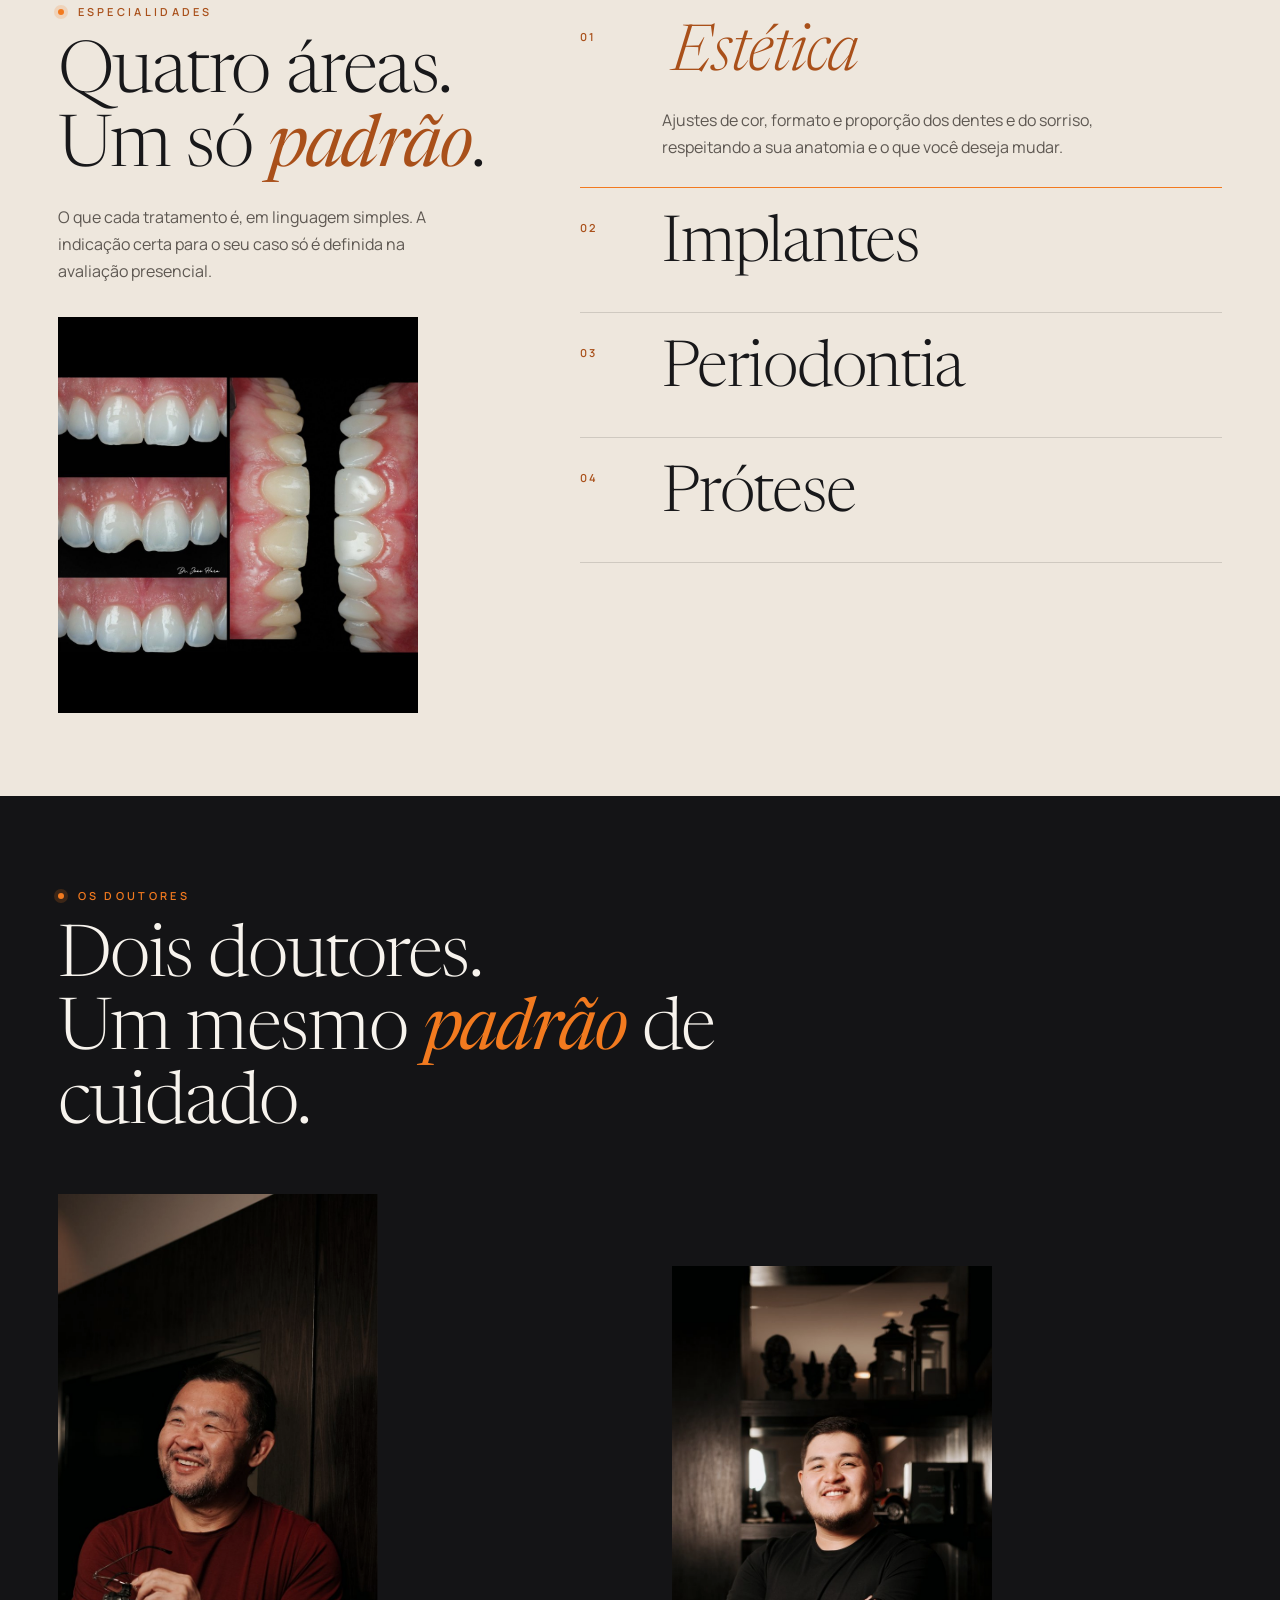
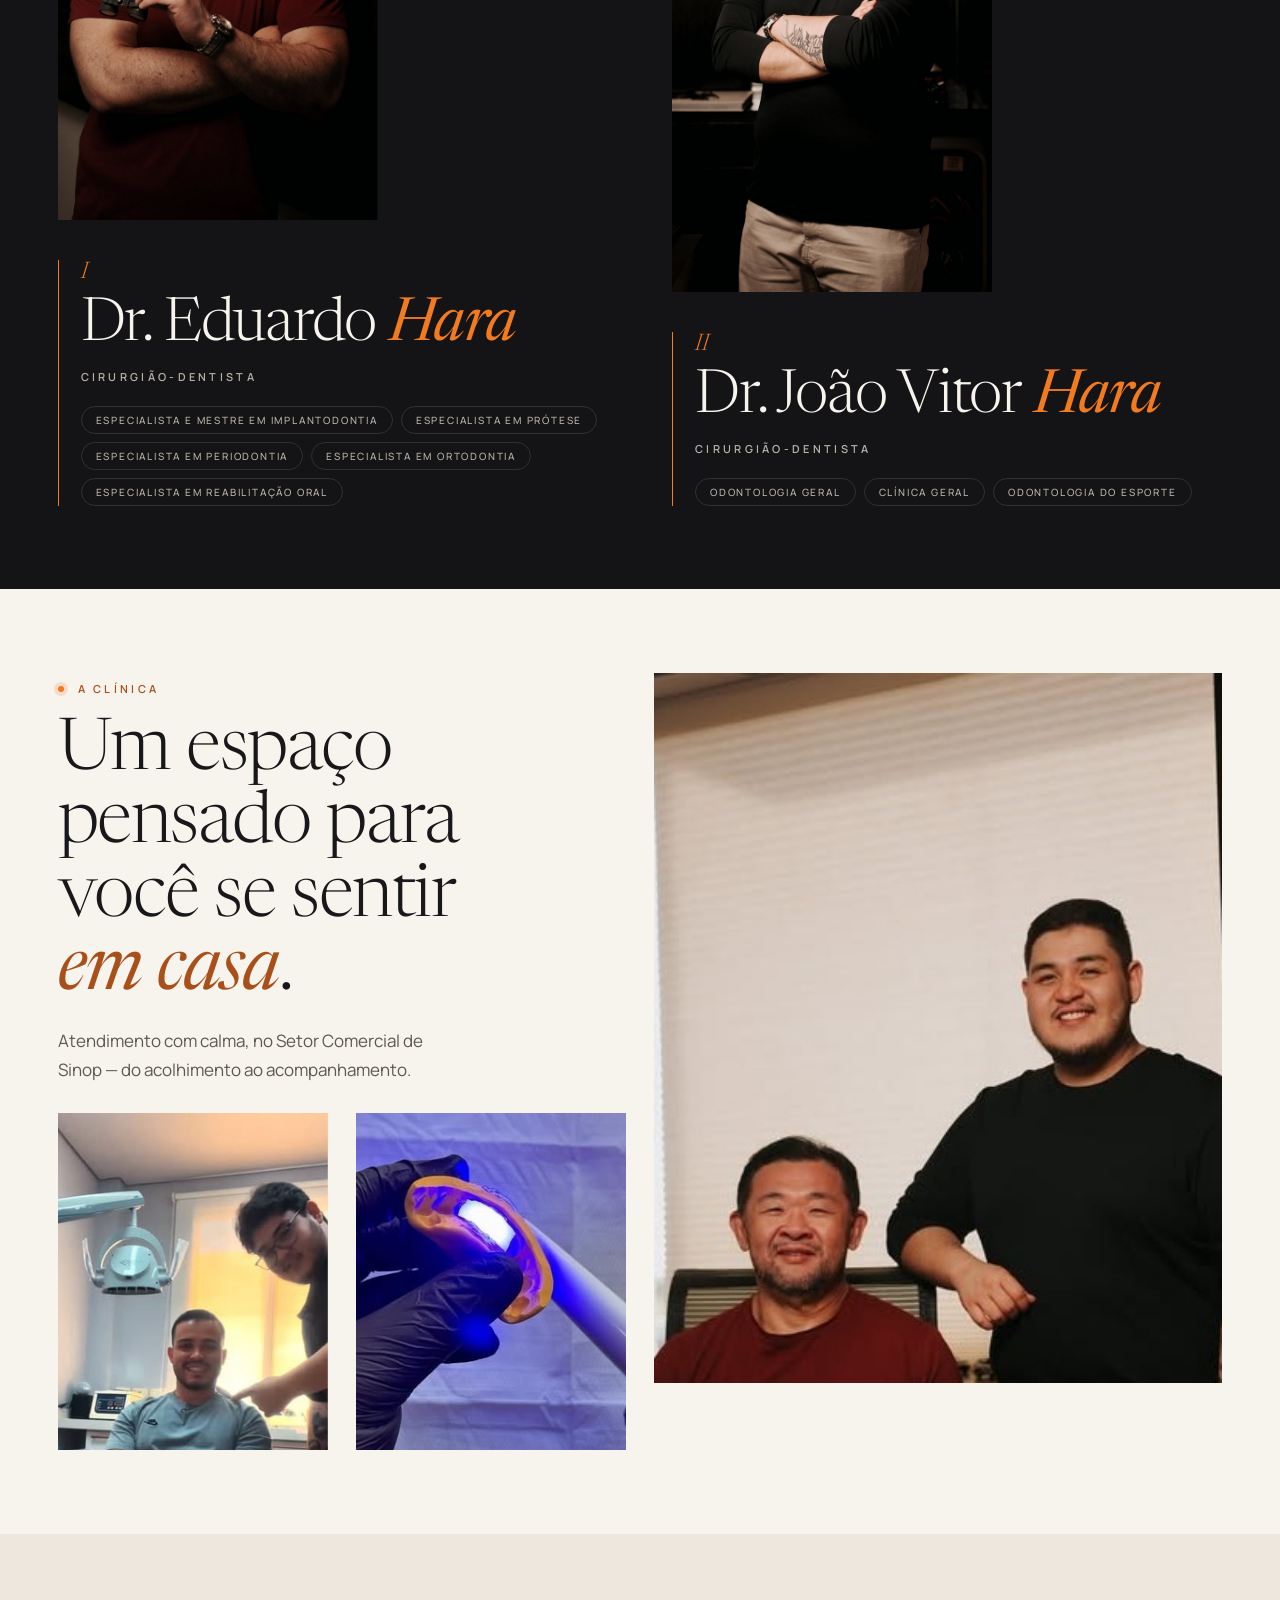
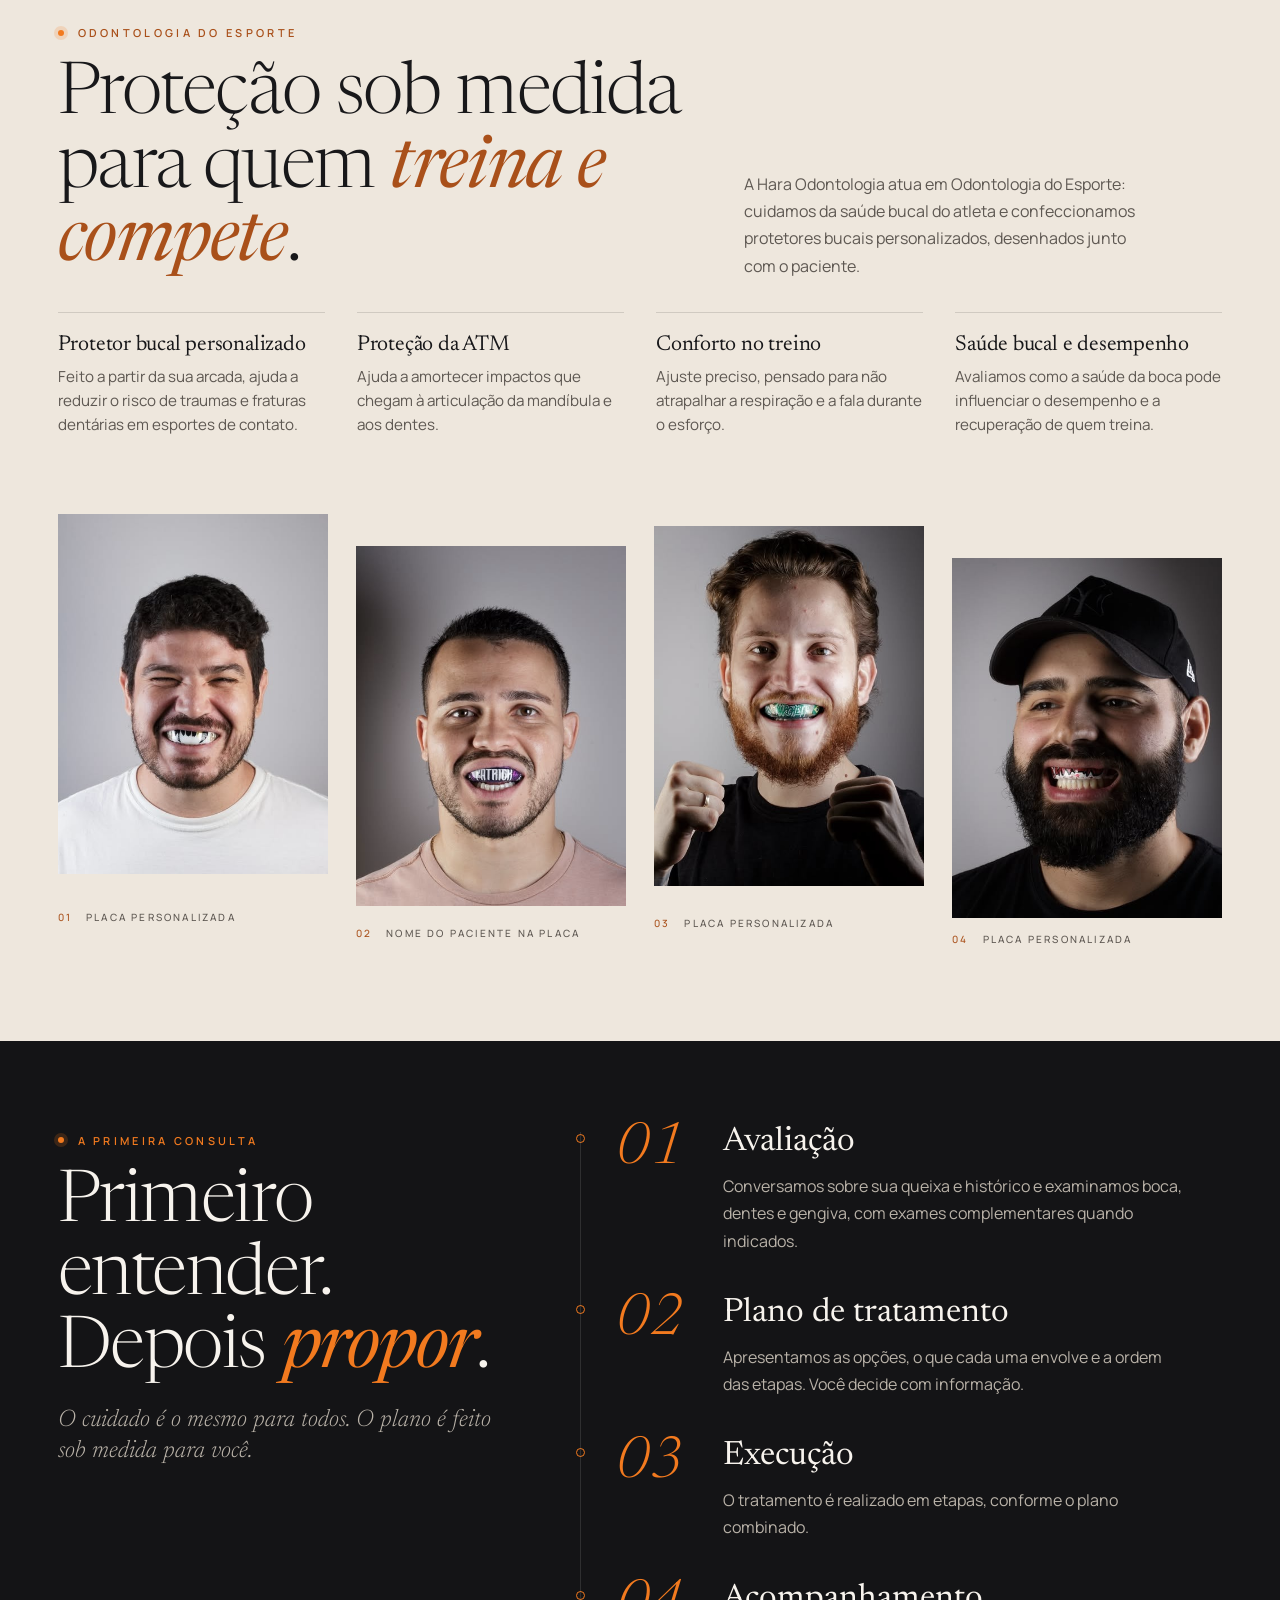
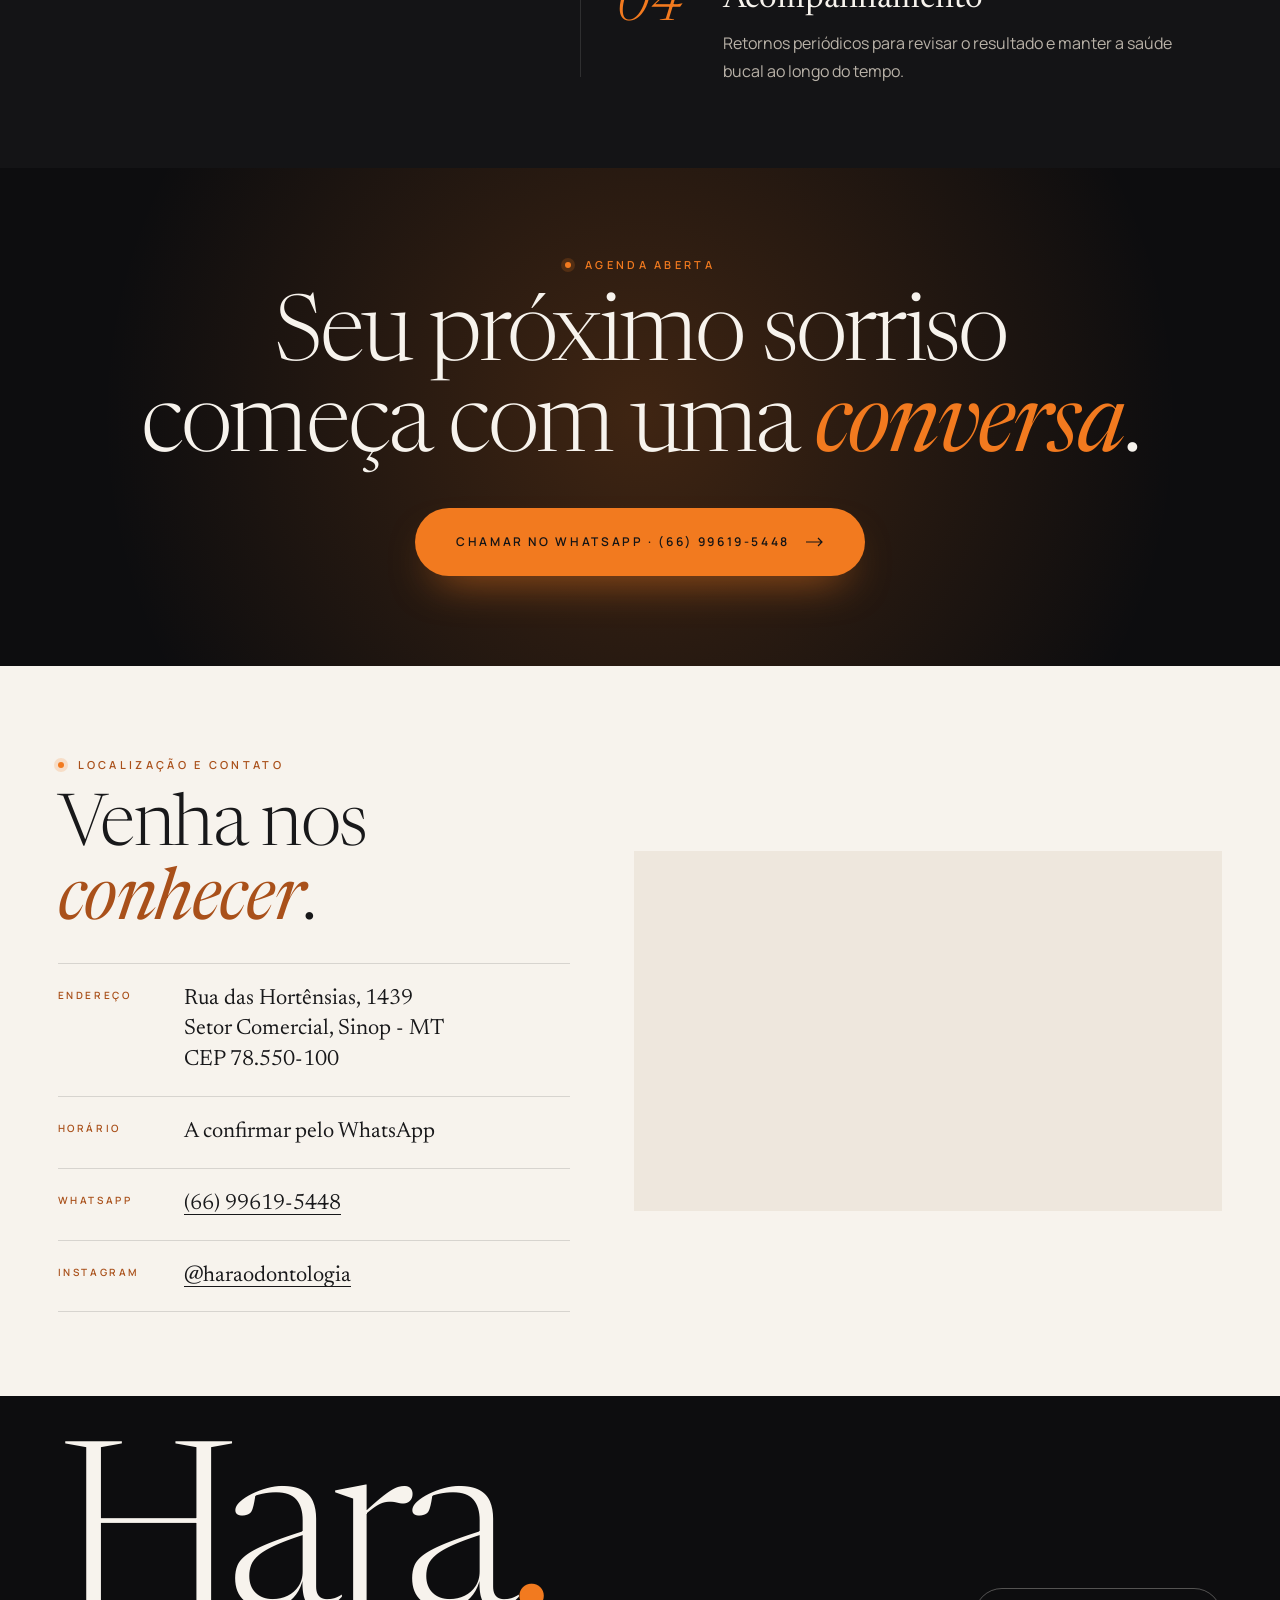
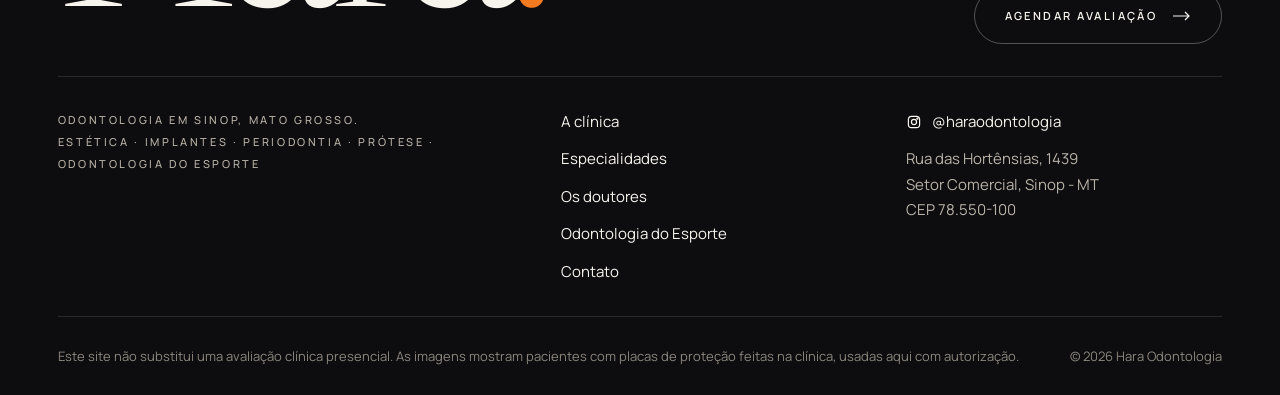
==== commit 7b743253: "Fotos de casos na Estética" ====
--- a/index.html
+++ b/index.html
@@ -325,7 +325,7 @@
           <h2 class="h2 reveal">Quatro áreas.<br>Um só <em>padrão</em>.</h2>
           <p class="spec__note reveal">O que cada tratamento é, em linguagem simples. A indicação certa para o seu caso só é definida na avaliação presencial.</p>
           <div class="spec__viewer reveal" aria-hidden="true">
-            <img class="is-on" src="assets/img/clinica-04.jpg" alt="Dr. Eduardo Hara e Dr. João Vitor Hara no consultório" data-k="0" loading="lazy" width="460" height="460">
+            <img class="is-on" src="assets/img/estetica-casos.jpg" alt="Casos de estética dental: restaurações em resina nos dentes da frente" data-k="0" loading="lazy" width="1000" height="1100">
             <img src="assets/img/clinica-01.jpg" alt="Atendimento no consultório da Hara Odontologia" data-k="1" loading="lazy" width="361" height="361">
             <img src="assets/img/hero.jpg" alt="Os doutores da Hara Odontologia em Sinop-MT" data-k="2" loading="lazy" width="512" height="640">
             <img src="assets/img/protese.webp" alt="Coroas de cerâmica para prótese dentária" data-k="3" loading="lazy" width="563" height="1000" style="object-position: 50% 50%">
@@ -336,6 +336,7 @@
             <span class="spec__n">01</span>
             <h3 class="spec__name">Estética</h3>
             <p>Ajustes de cor, formato e proporção dos dentes e do sorriso, respeitando a sua anatomia e o que você deseja mudar.</p>
+            <img class="spec__thumb" src="assets/img/estetica-casos.jpg" alt="Casos de estética dental: restaurações em resina nos dentes da frente" width="1000" height="1100" loading="lazy">
           </li>
           <li class="spec__row reveal" data-k="1">
             <span class="spec__n">02</span>
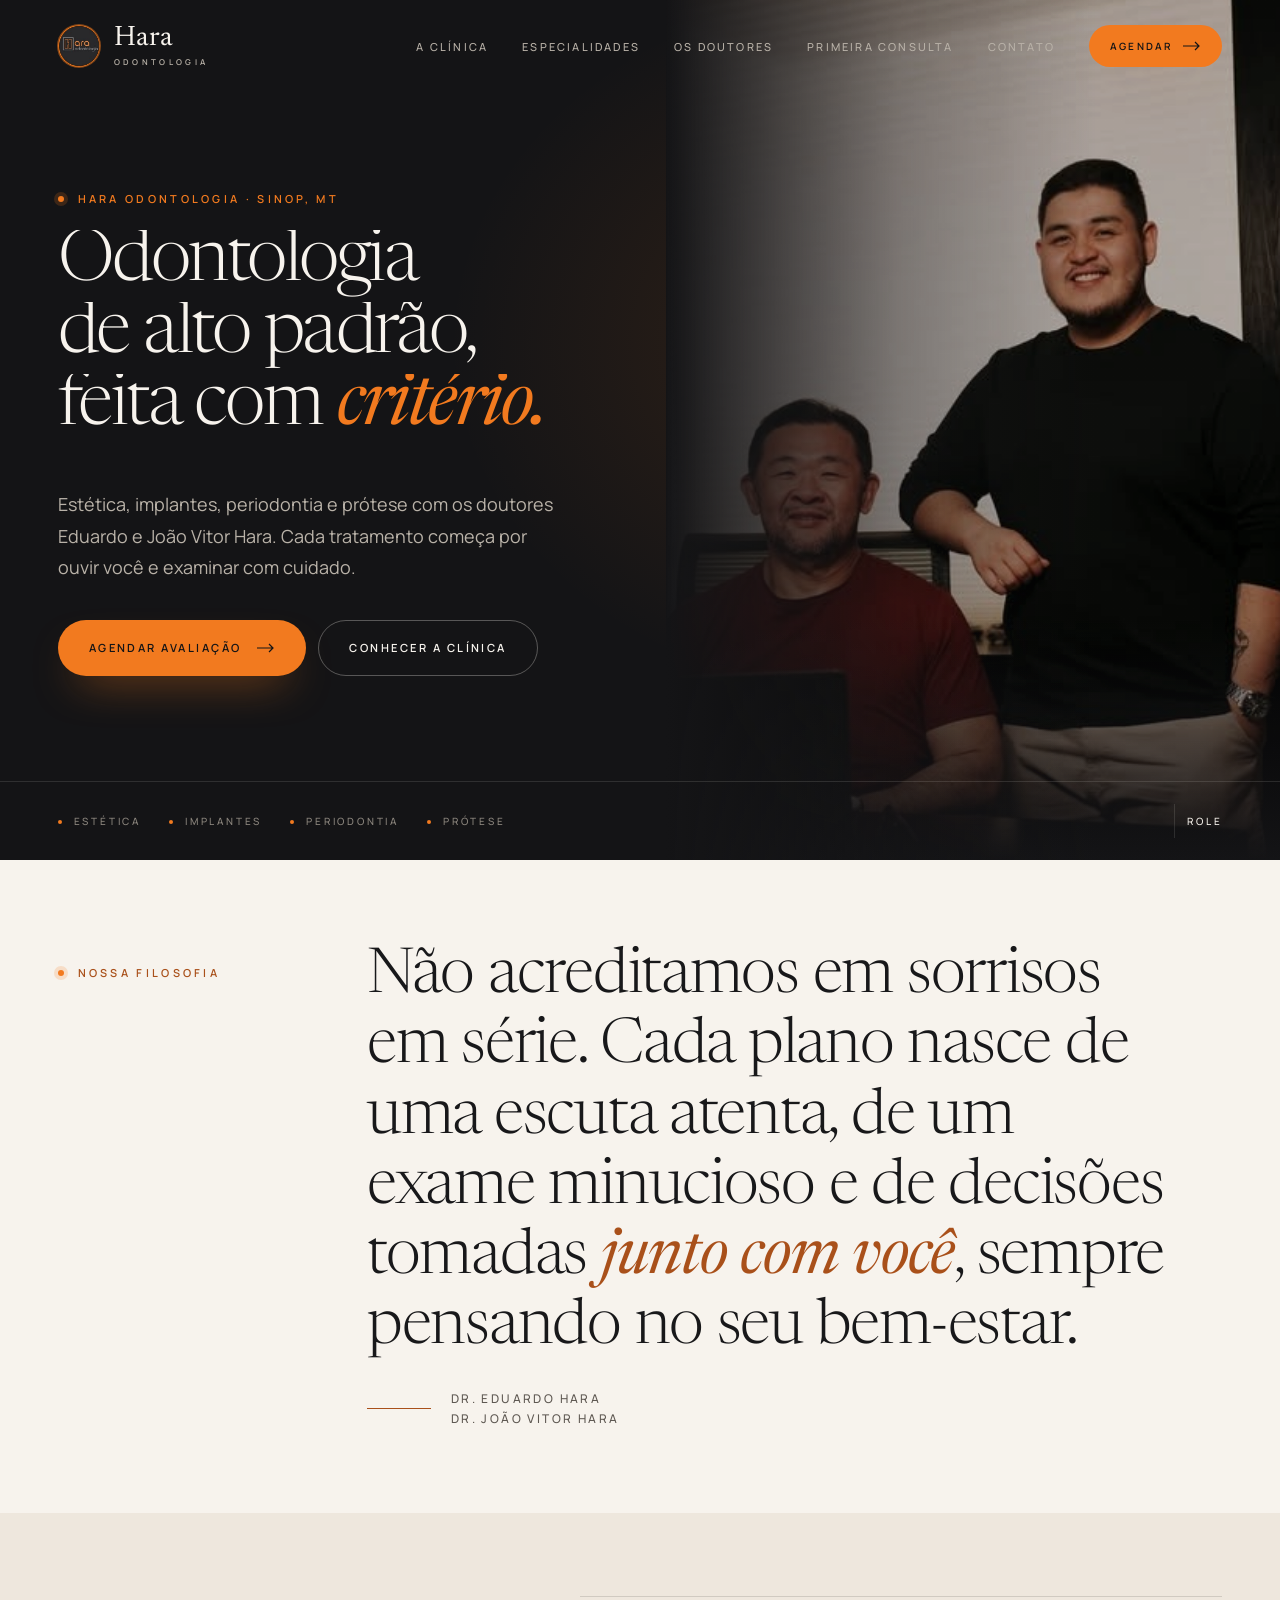
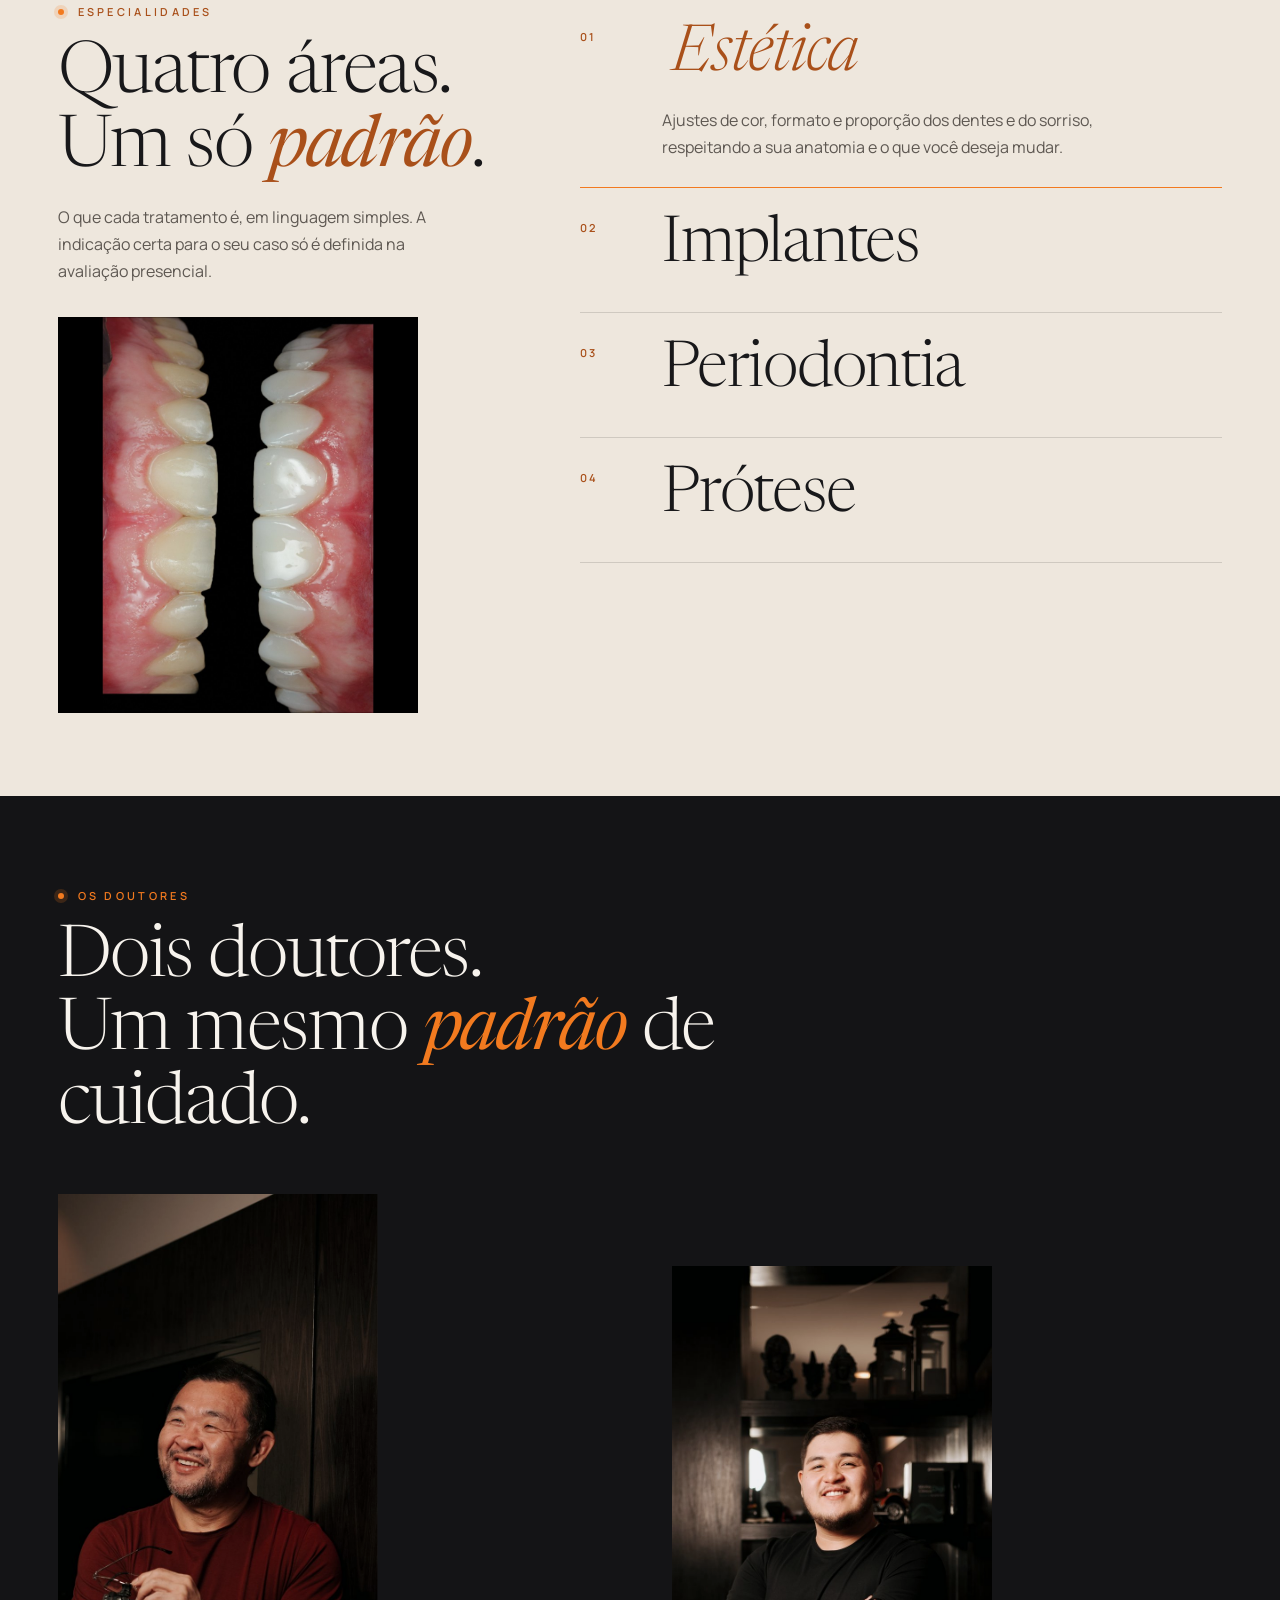
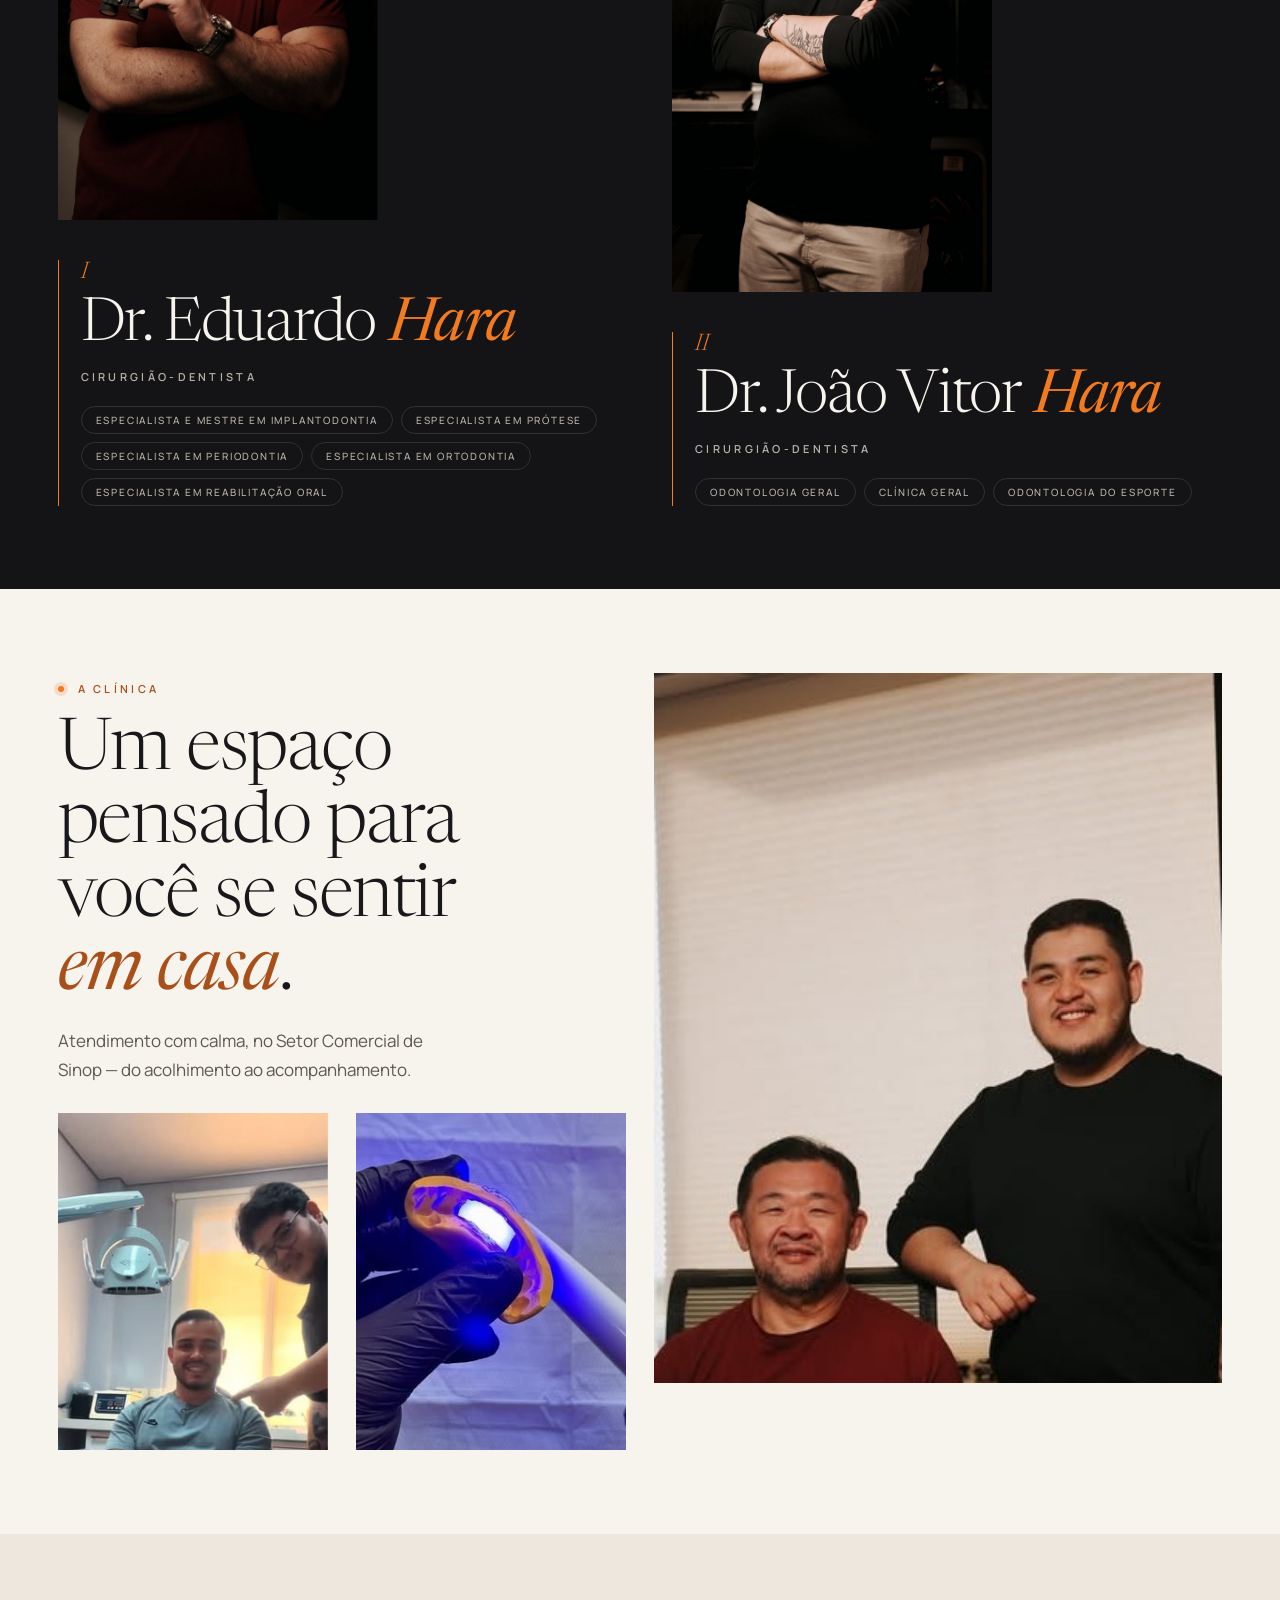
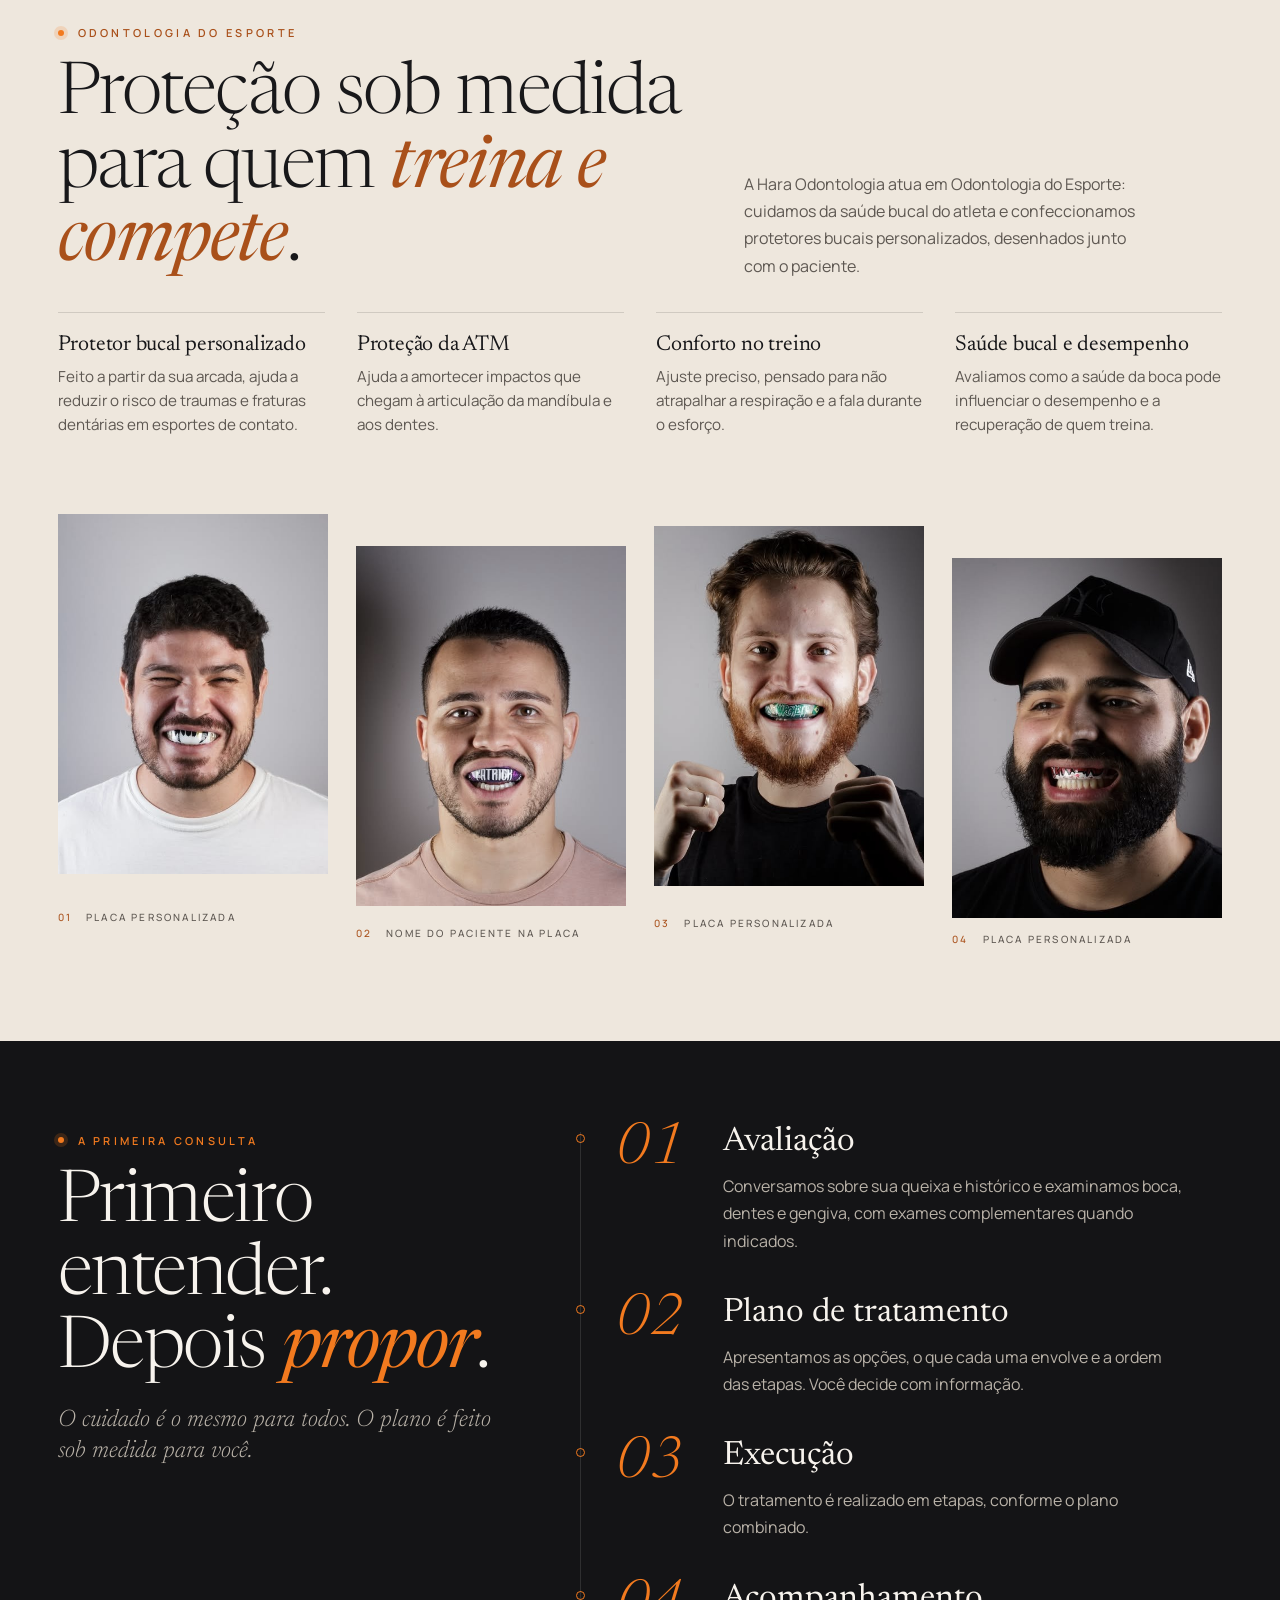
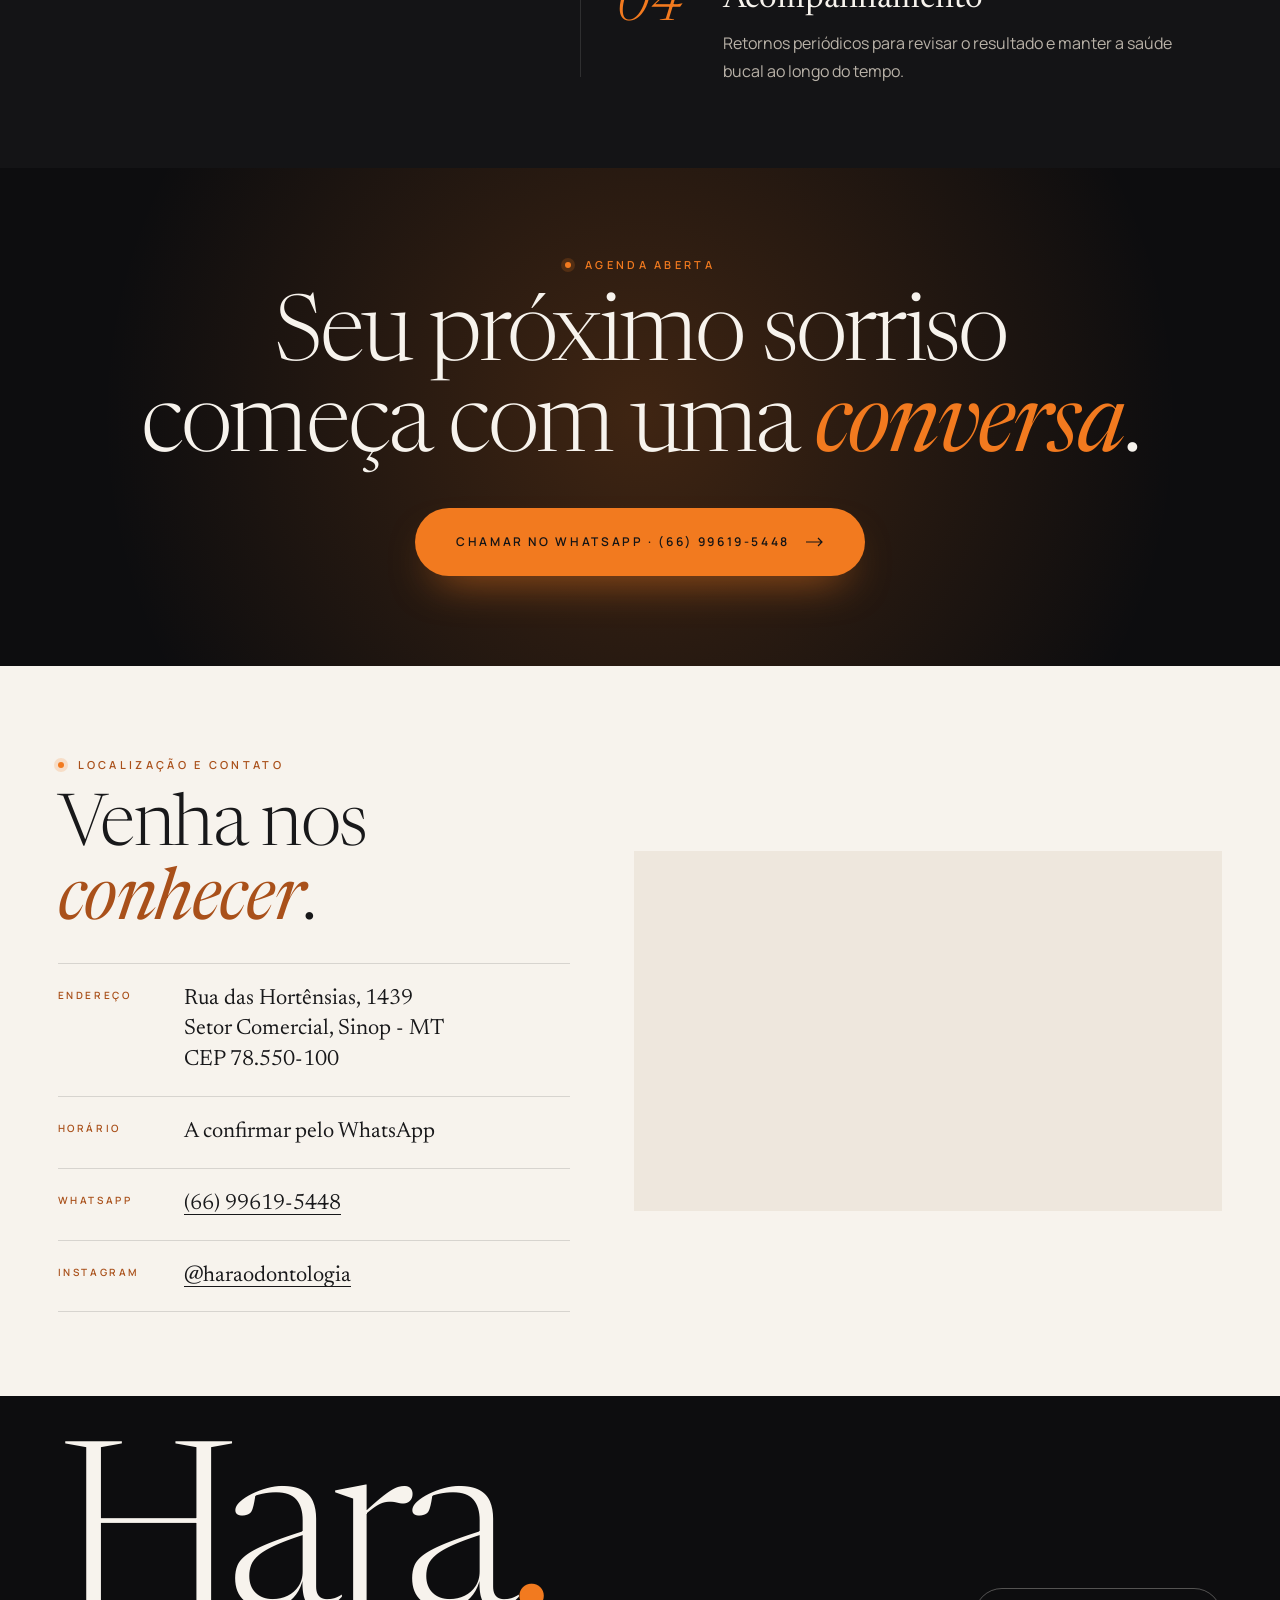
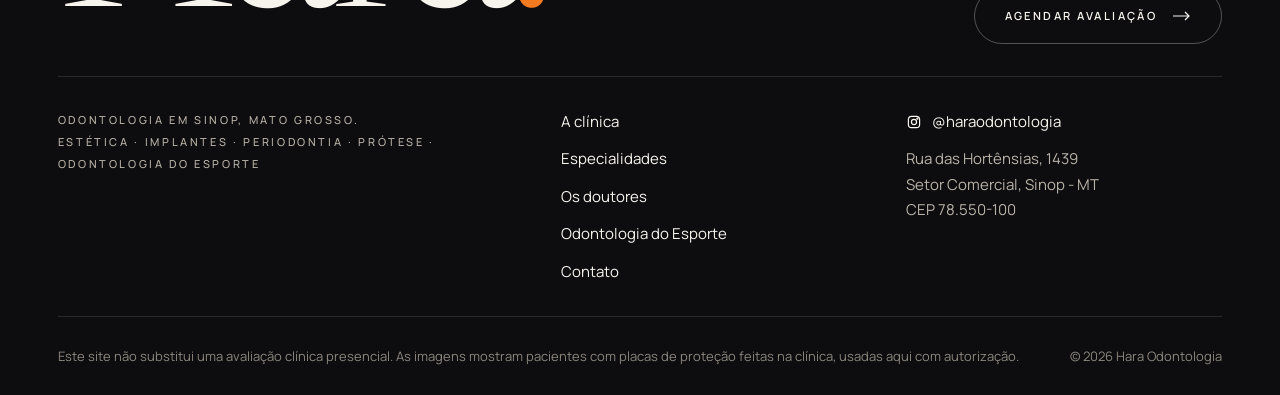
==== commit ef869934: "Estética: só a segunda foto" ====
--- a/index.html
+++ b/index.html
@@ -325,7 +325,7 @@
           <h2 class="h2 reveal">Quatro áreas.<br>Um só <em>padrão</em>.</h2>
           <p class="spec__note reveal">O que cada tratamento é, em linguagem simples. A indicação certa para o seu caso só é definida na avaliação presencial.</p>
           <div class="spec__viewer reveal" aria-hidden="true">
-            <img class="is-on" src="assets/img/estetica-casos.jpg" alt="Casos de estética dental: restaurações em resina nos dentes da frente" data-k="0" loading="lazy" width="1000" height="1100">
+            <img class="is-on" src="assets/img/estetica-casos.jpg" alt="Caso de estética dental: antes e depois do sorriso" data-k="0" loading="lazy" width="1000" height="1100">
             <img src="assets/img/clinica-01.jpg" alt="Atendimento no consultório da Hara Odontologia" data-k="1" loading="lazy" width="361" height="361">
             <img src="assets/img/hero.jpg" alt="Os doutores da Hara Odontologia em Sinop-MT" data-k="2" loading="lazy" width="512" height="640">
             <img src="assets/img/protese.webp" alt="Coroas de cerâmica para prótese dentária" data-k="3" loading="lazy" width="563" height="1000" style="object-position: 50% 50%">
@@ -336,7 +336,7 @@
             <span class="spec__n">01</span>
             <h3 class="spec__name">Estética</h3>
             <p>Ajustes de cor, formato e proporção dos dentes e do sorriso, respeitando a sua anatomia e o que você deseja mudar.</p>
-            <img class="spec__thumb" src="assets/img/estetica-casos.jpg" alt="Casos de estética dental: restaurações em resina nos dentes da frente" width="1000" height="1100" loading="lazy">
+            <img class="spec__thumb" src="assets/img/estetica-casos.jpg" alt="Caso de estética dental: antes e depois do sorriso" width="1000" height="1100" loading="lazy">
           </li>
           <li class="spec__row reveal" data-k="1">
             <span class="spec__n">02</span>
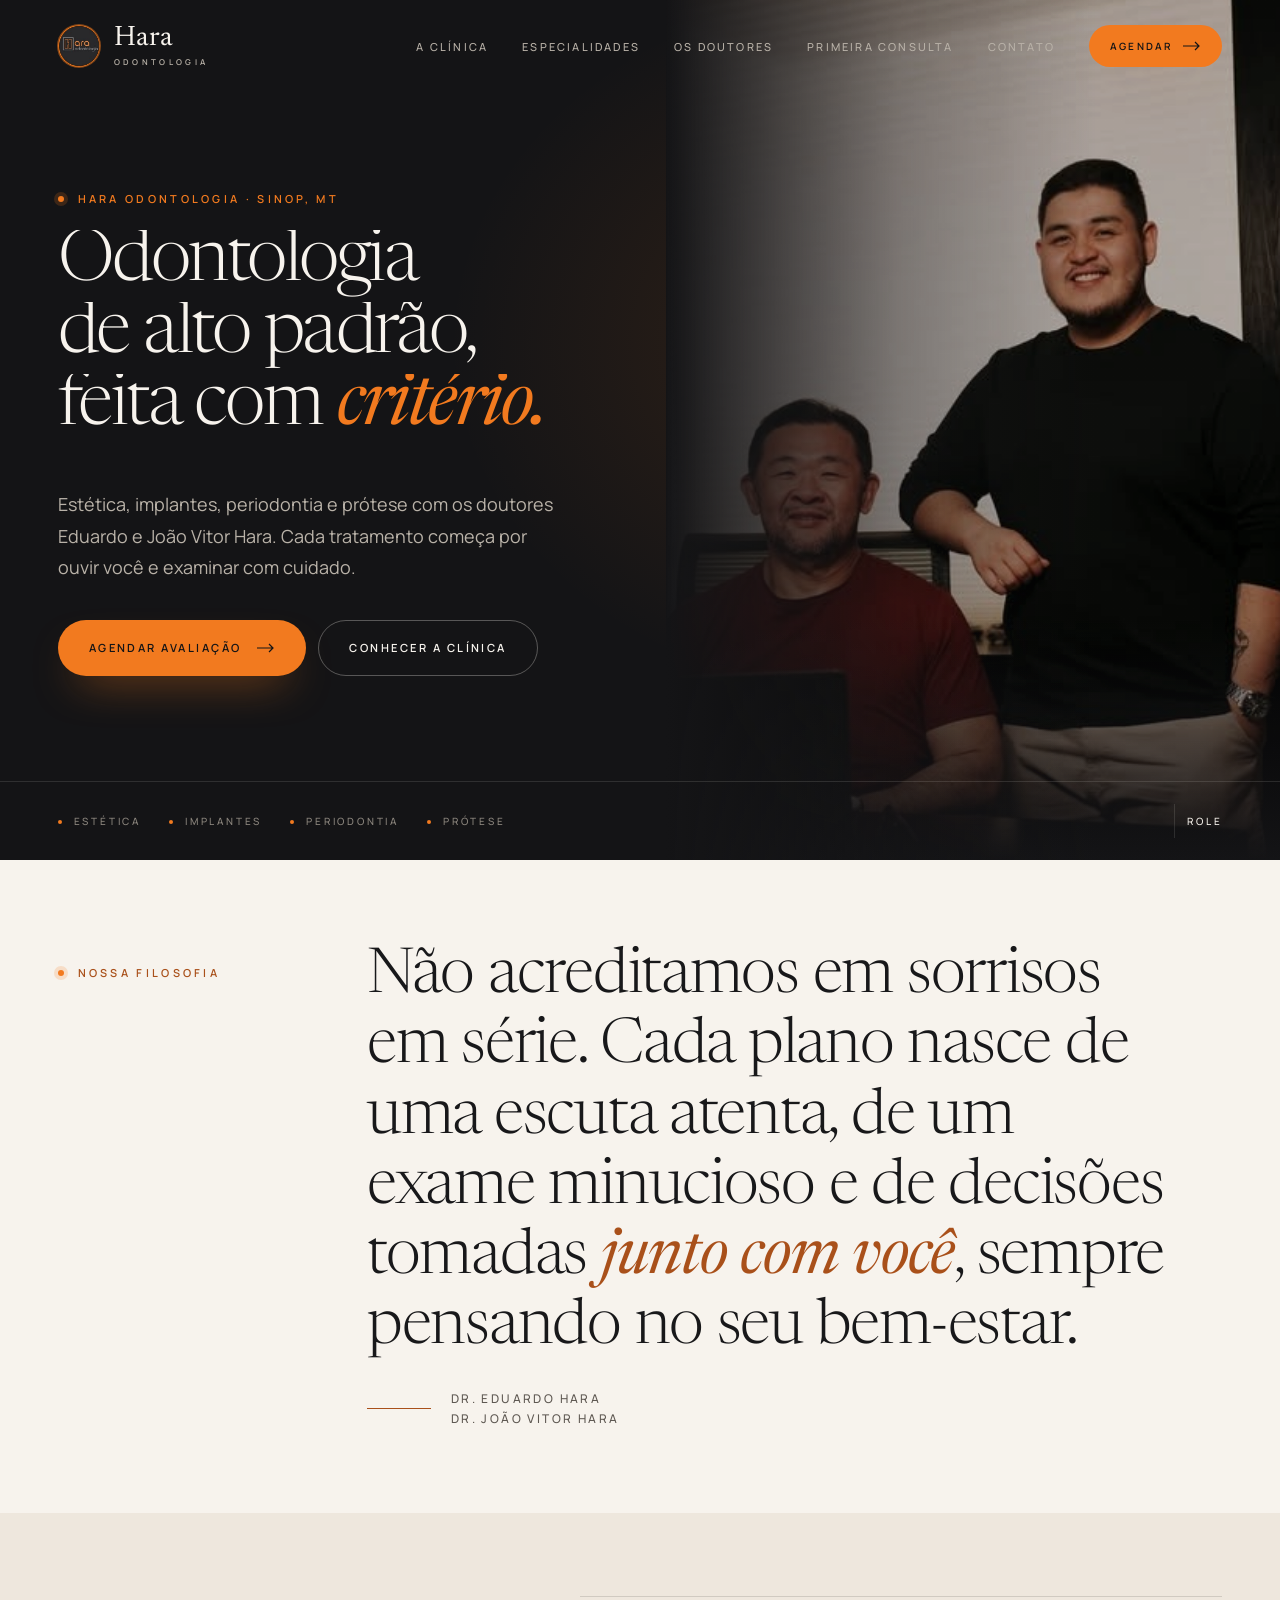
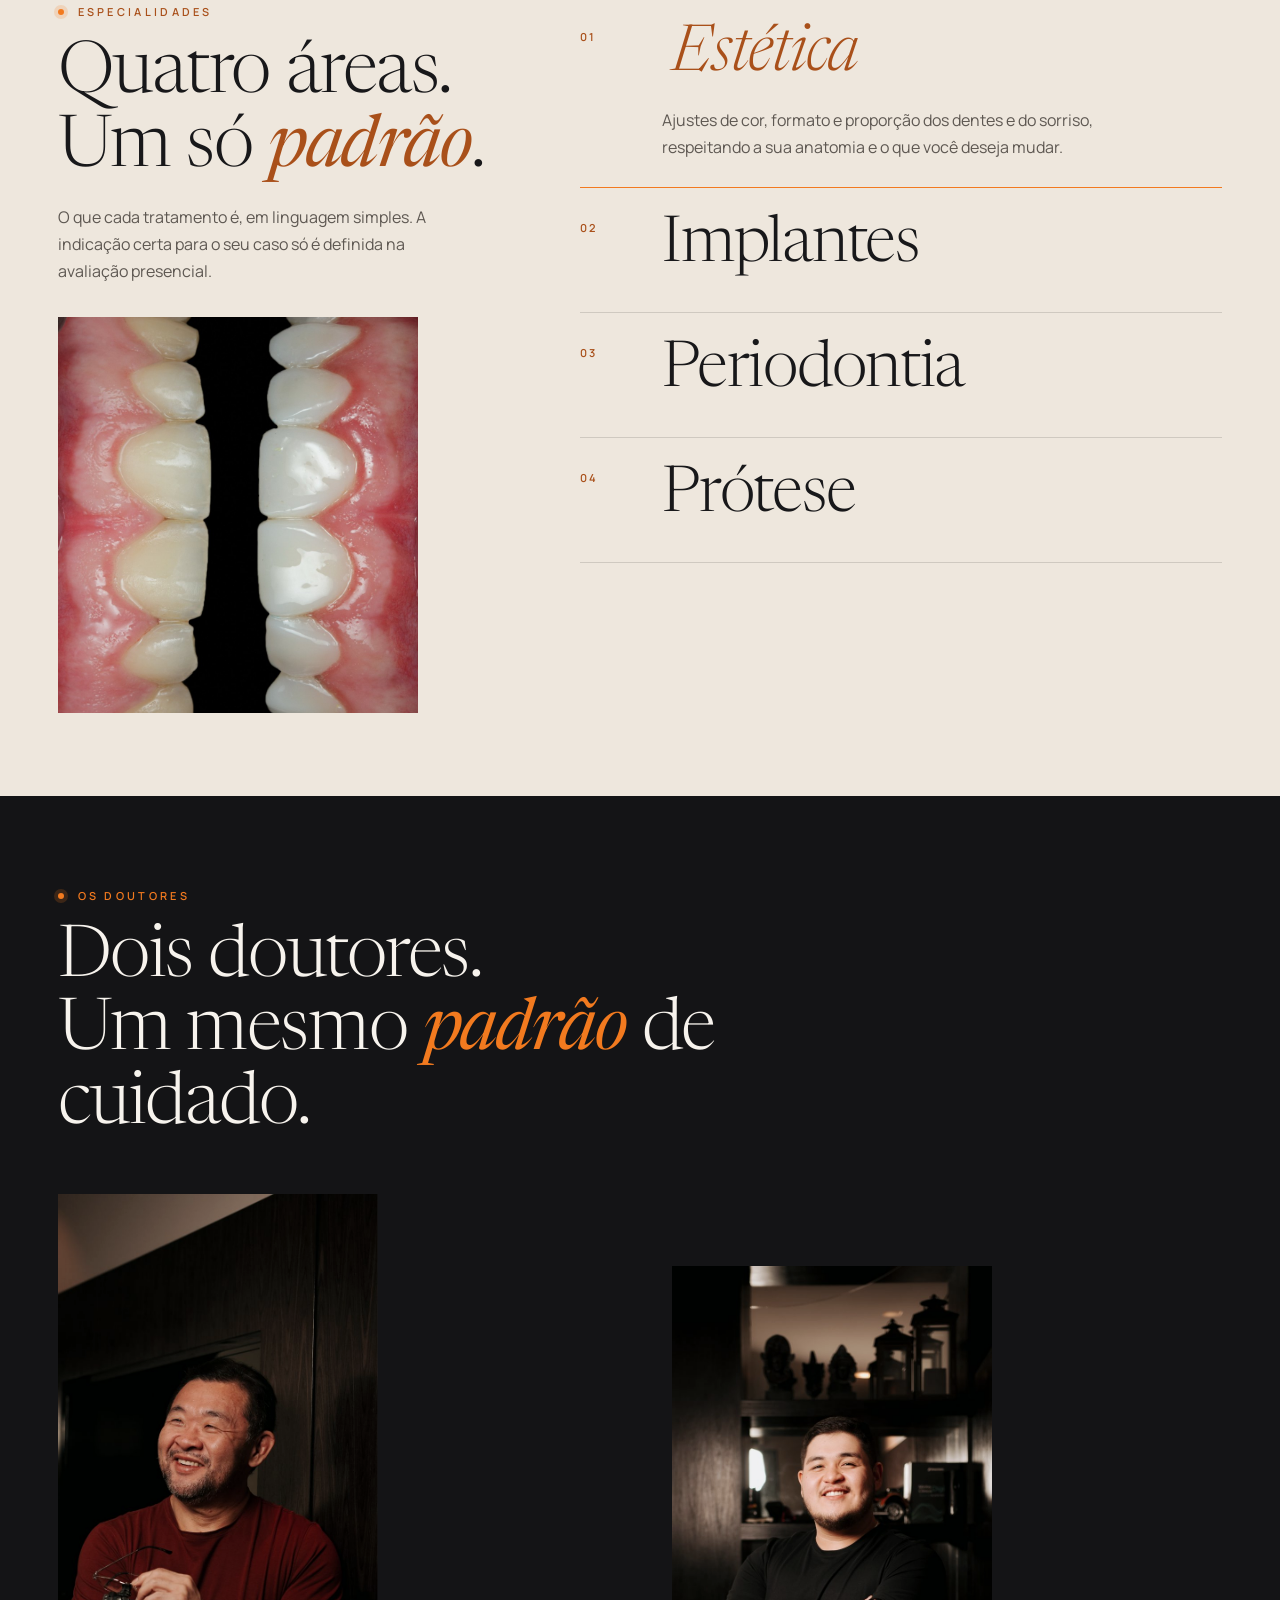
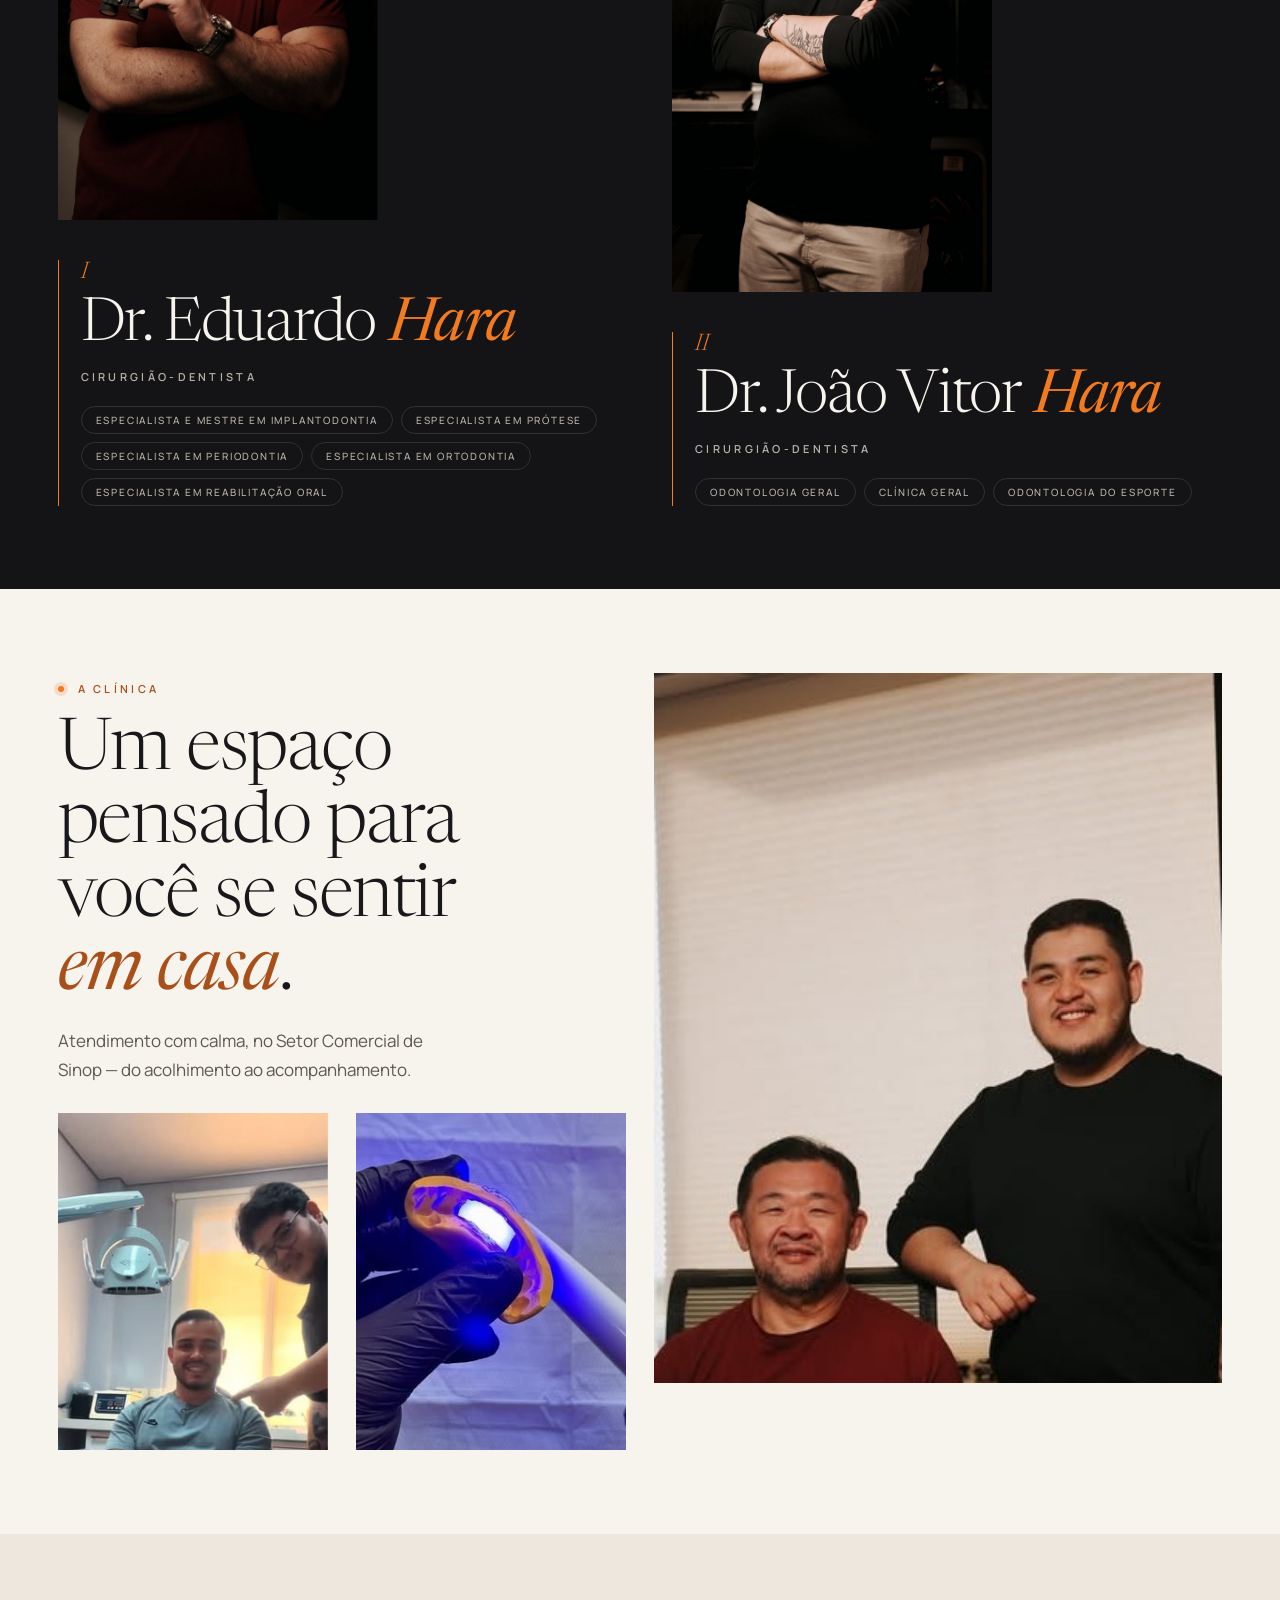
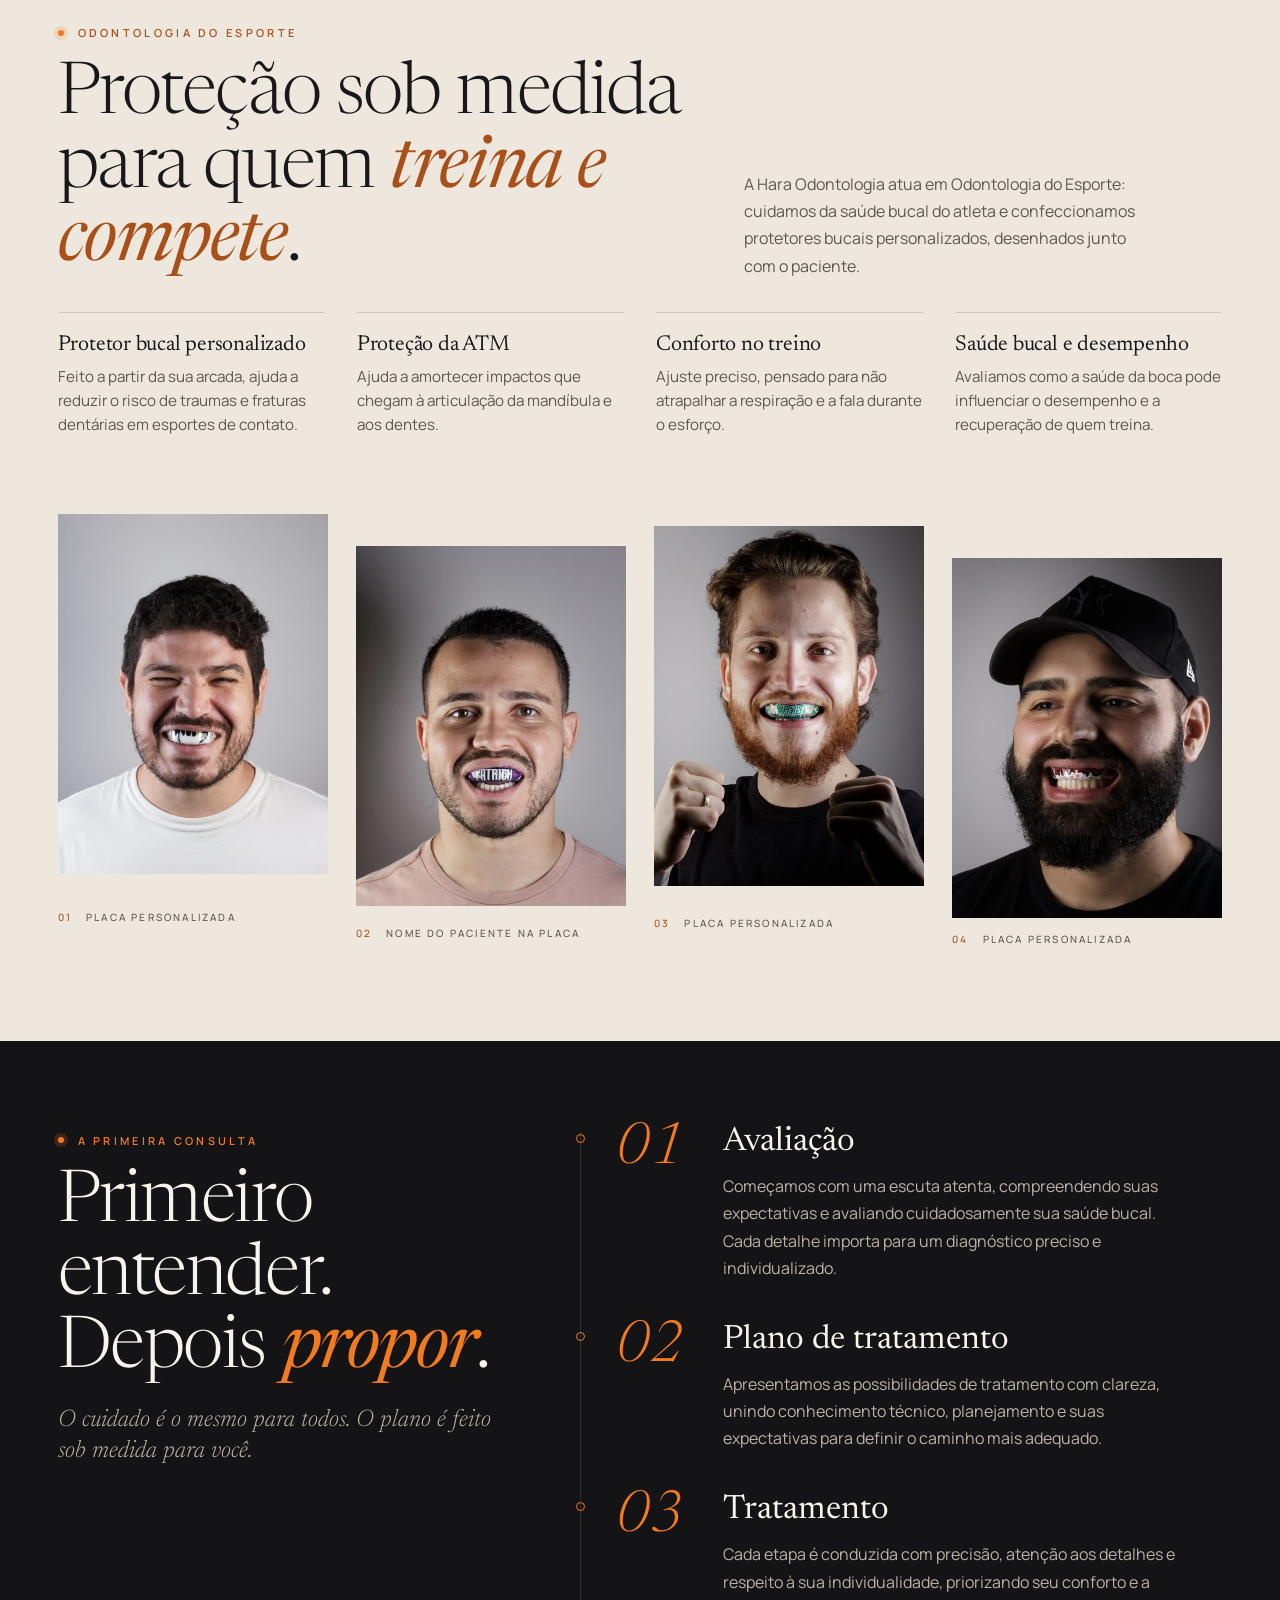
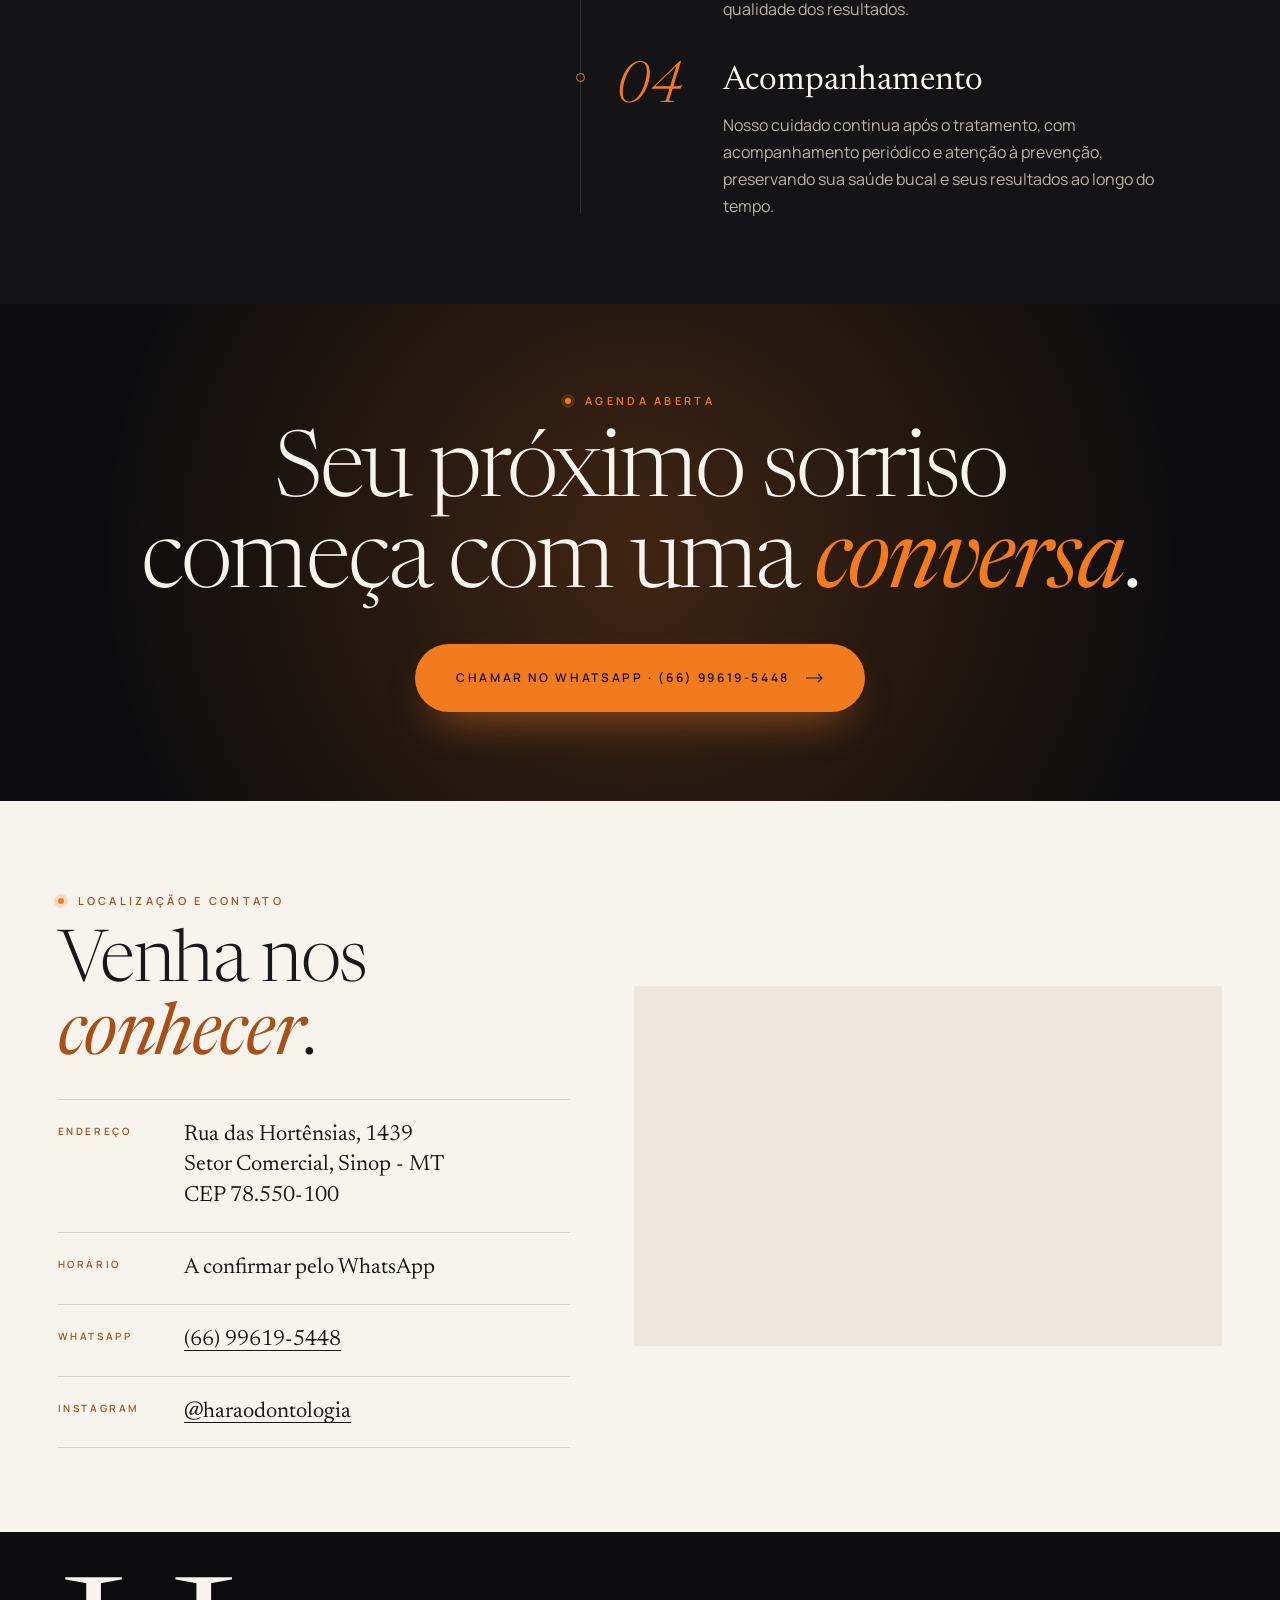
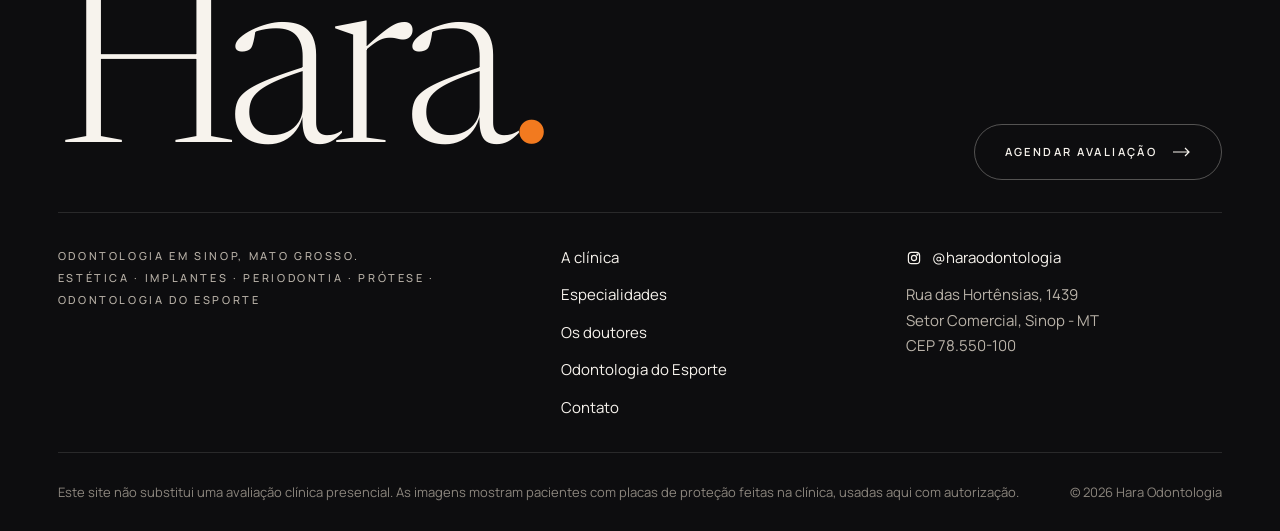
==== commit 16373104: "Primeira consulta: novos textos" ====
--- a/index.html
+++ b/index.html
@@ -206,7 +206,7 @@
           "name": "Como funciona a primeira consulta?",
           "acceptedAnswer": {
             "@type": "Answer",
-            "text": "Em quatro etapas: avaliação (conversa sobre a queixa e o histórico e exame de boca, dentes e gengiva, com exames complementares quando indicados), plano de tratamento com as opções e a ordem das etapas, execução conforme o plano combinado e acompanhamento com retornos periódicos."
+            "text": "Em quatro etapas: avaliação, com escuta atenta das suas expectativas e exame cuidadoso da saúde bucal; plano de tratamento, apresentando as possibilidades com clareza; tratamento, conduzido com precisão e priorizando seu conforto; e acompanhamento periódico, com atenção à prevenção."
           }
         },
         {
@@ -436,10 +436,10 @@
           <p class="steps__note reveal">O cuidado é o mesmo para todos. O plano é feito sob medida para você.</p>
         </div>
         <ol class="timeline" id="timeline">
-          <li class="tl reveal"><span class="tl__n">01</span><div><h3>Avaliação</h3><p>Conversamos sobre sua queixa e histórico e examinamos boca, dentes e gengiva, com exames complementares quando indicados.</p></div></li>
-          <li class="tl reveal"><span class="tl__n">02</span><div><h3>Plano de tratamento</h3><p>Apresentamos as opções, o que cada uma envolve e a ordem das etapas. Você decide com informação.</p></div></li>
-          <li class="tl reveal"><span class="tl__n">03</span><div><h3>Execução</h3><p>O tratamento é realizado em etapas, conforme o plano combinado.</p></div></li>
-          <li class="tl reveal"><span class="tl__n">04</span><div><h3>Acompanhamento</h3><p>Retornos periódicos para revisar o resultado e manter a saúde bucal ao longo do tempo.</p></div></li>
+          <li class="tl reveal"><span class="tl__n">01</span><div><h3>Avaliação</h3><p>Começamos com uma escuta atenta, compreendendo suas expectativas e avaliando cuidadosamente sua saúde bucal. Cada detalhe importa para um diagnóstico preciso e individualizado.</p></div></li>
+          <li class="tl reveal"><span class="tl__n">02</span><div><h3>Plano de tratamento</h3><p>Apresentamos as possibilidades de tratamento com clareza, unindo conhecimento técnico, planejamento e suas expectativas para definir o caminho mais adequado.</p></div></li>
+          <li class="tl reveal"><span class="tl__n">03</span><div><h3>Tratamento</h3><p>Cada etapa é conduzida com precisão, atenção aos detalhes e respeito à sua individualidade, priorizando seu conforto e a qualidade dos resultados.</p></div></li>
+          <li class="tl reveal"><span class="tl__n">04</span><div><h3>Acompanhamento</h3><p>Nosso cuidado continua após o tratamento, com acompanhamento periódico e atenção à prevenção, preservando sua saúde bucal e seus resultados ao longo do tempo.</p></div></li>
           <span class="timeline__bar" aria-hidden="true"><i id="tlFill"></i></span>
         </ol>
       </div>
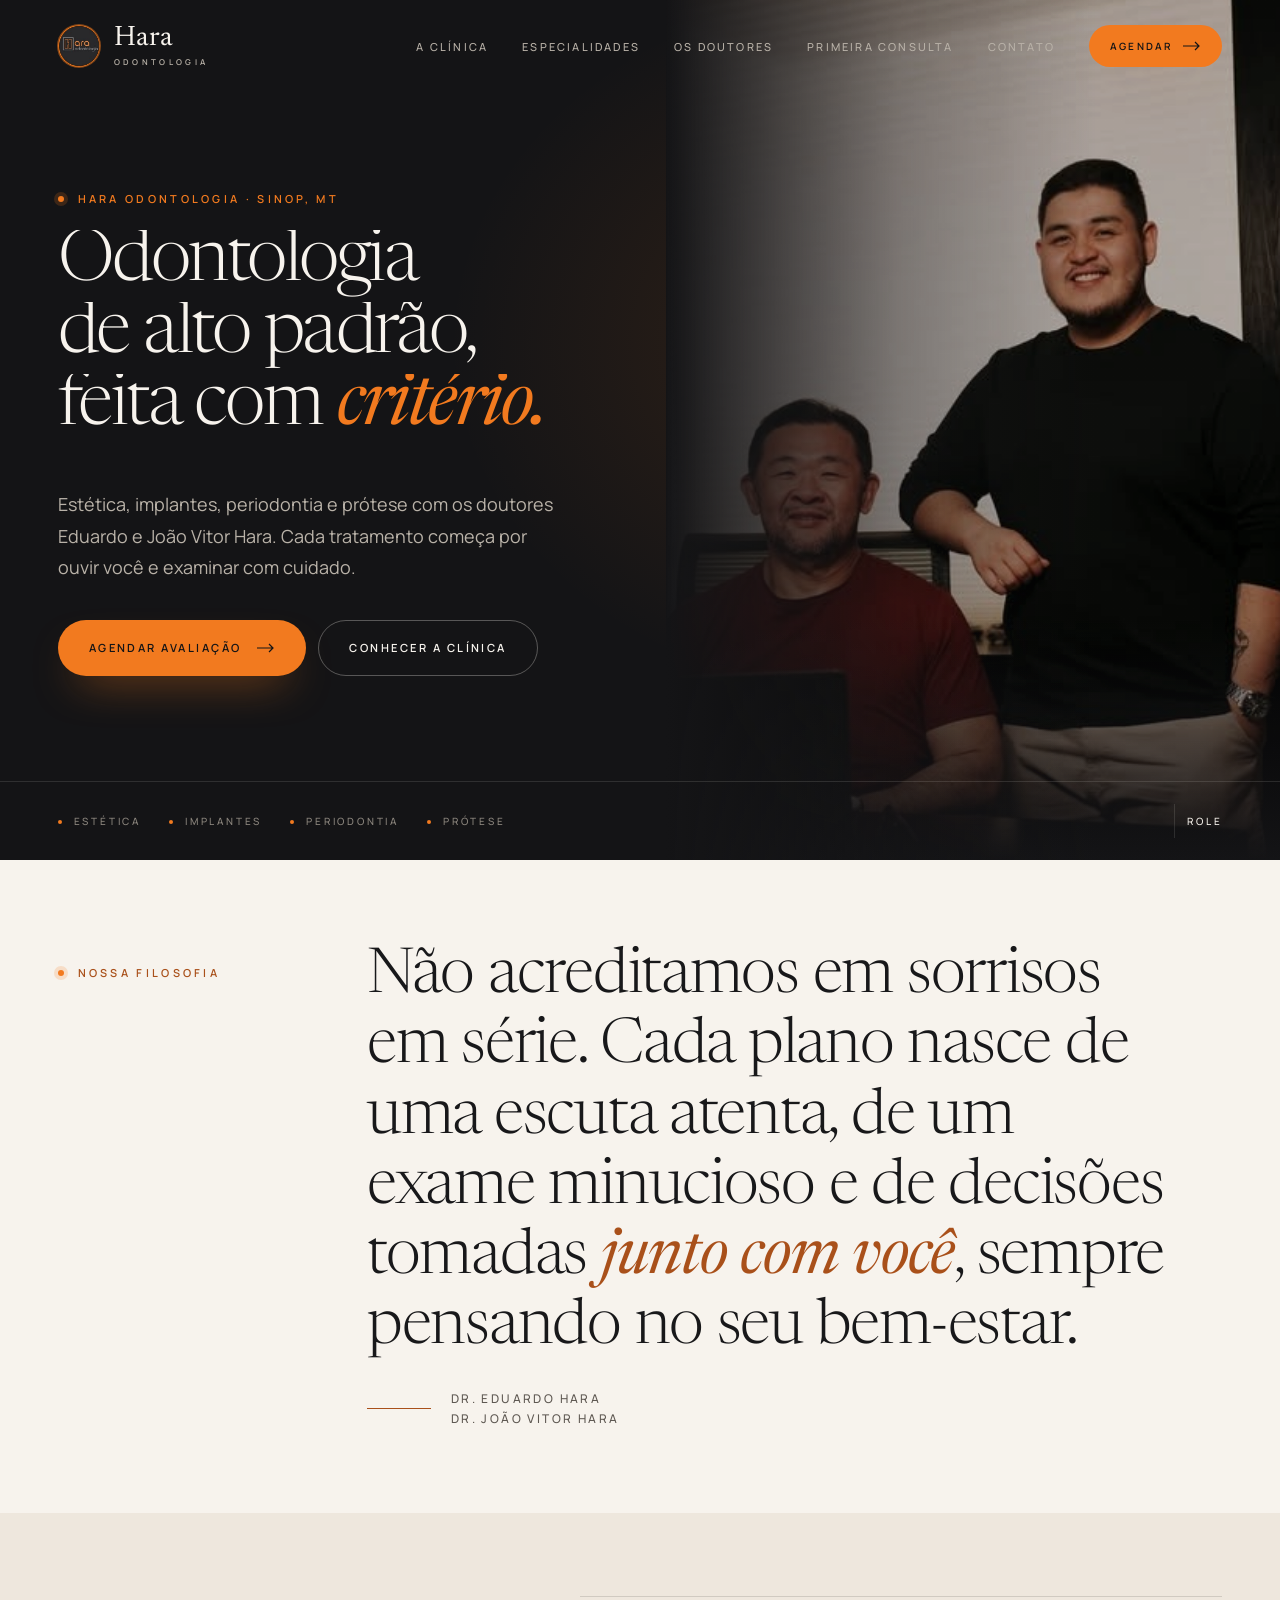
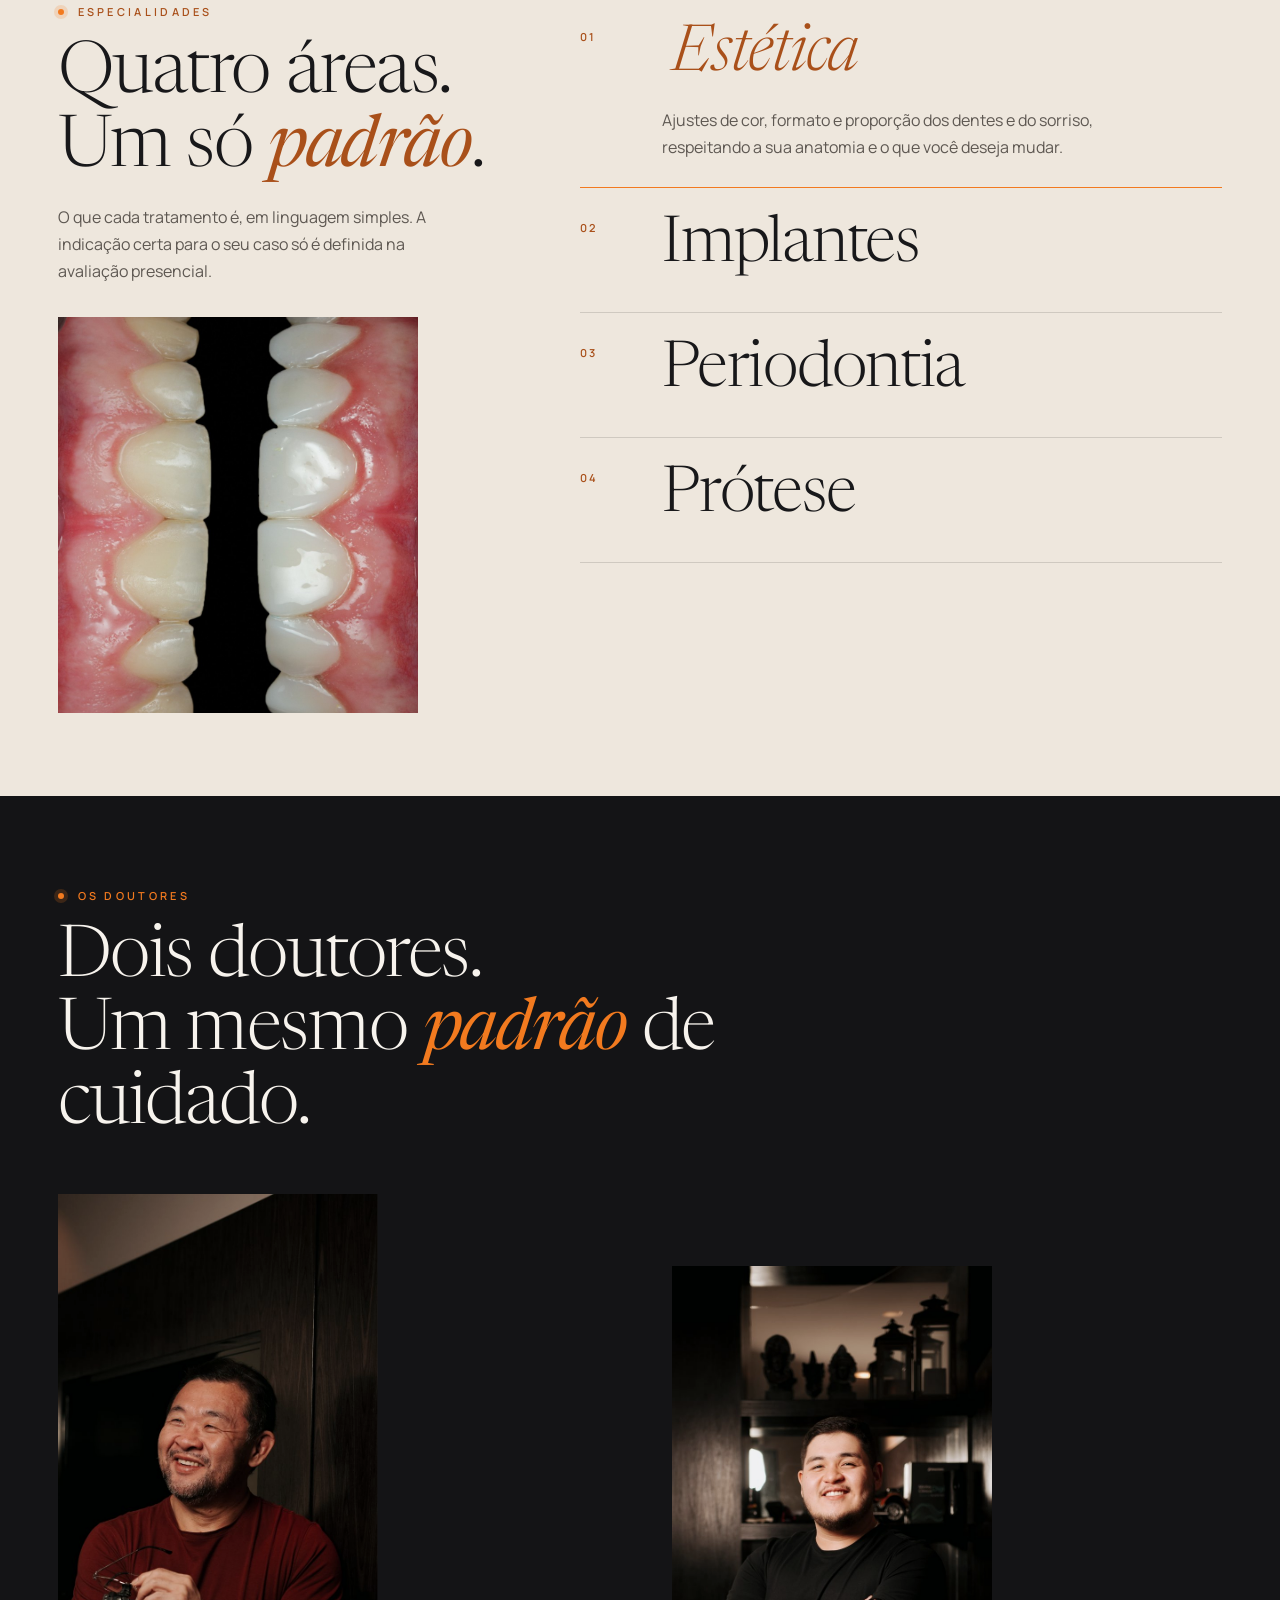
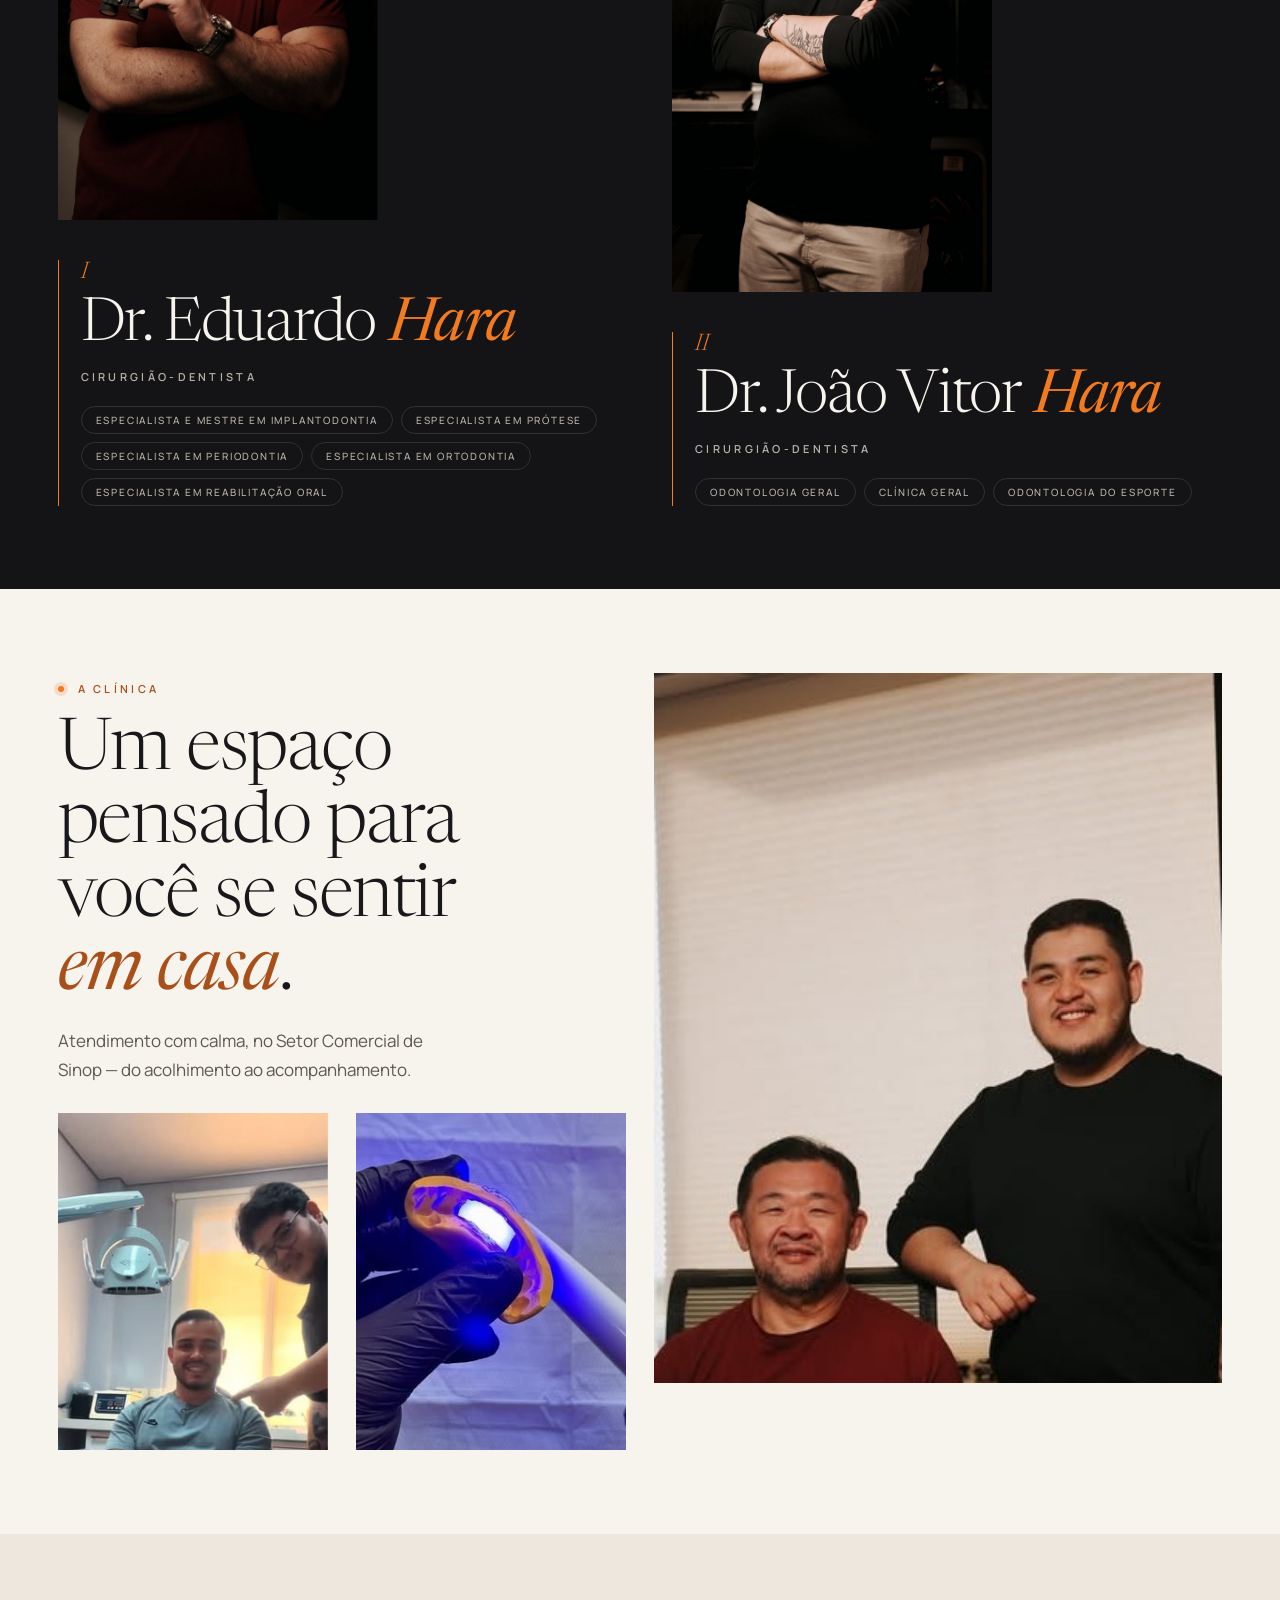
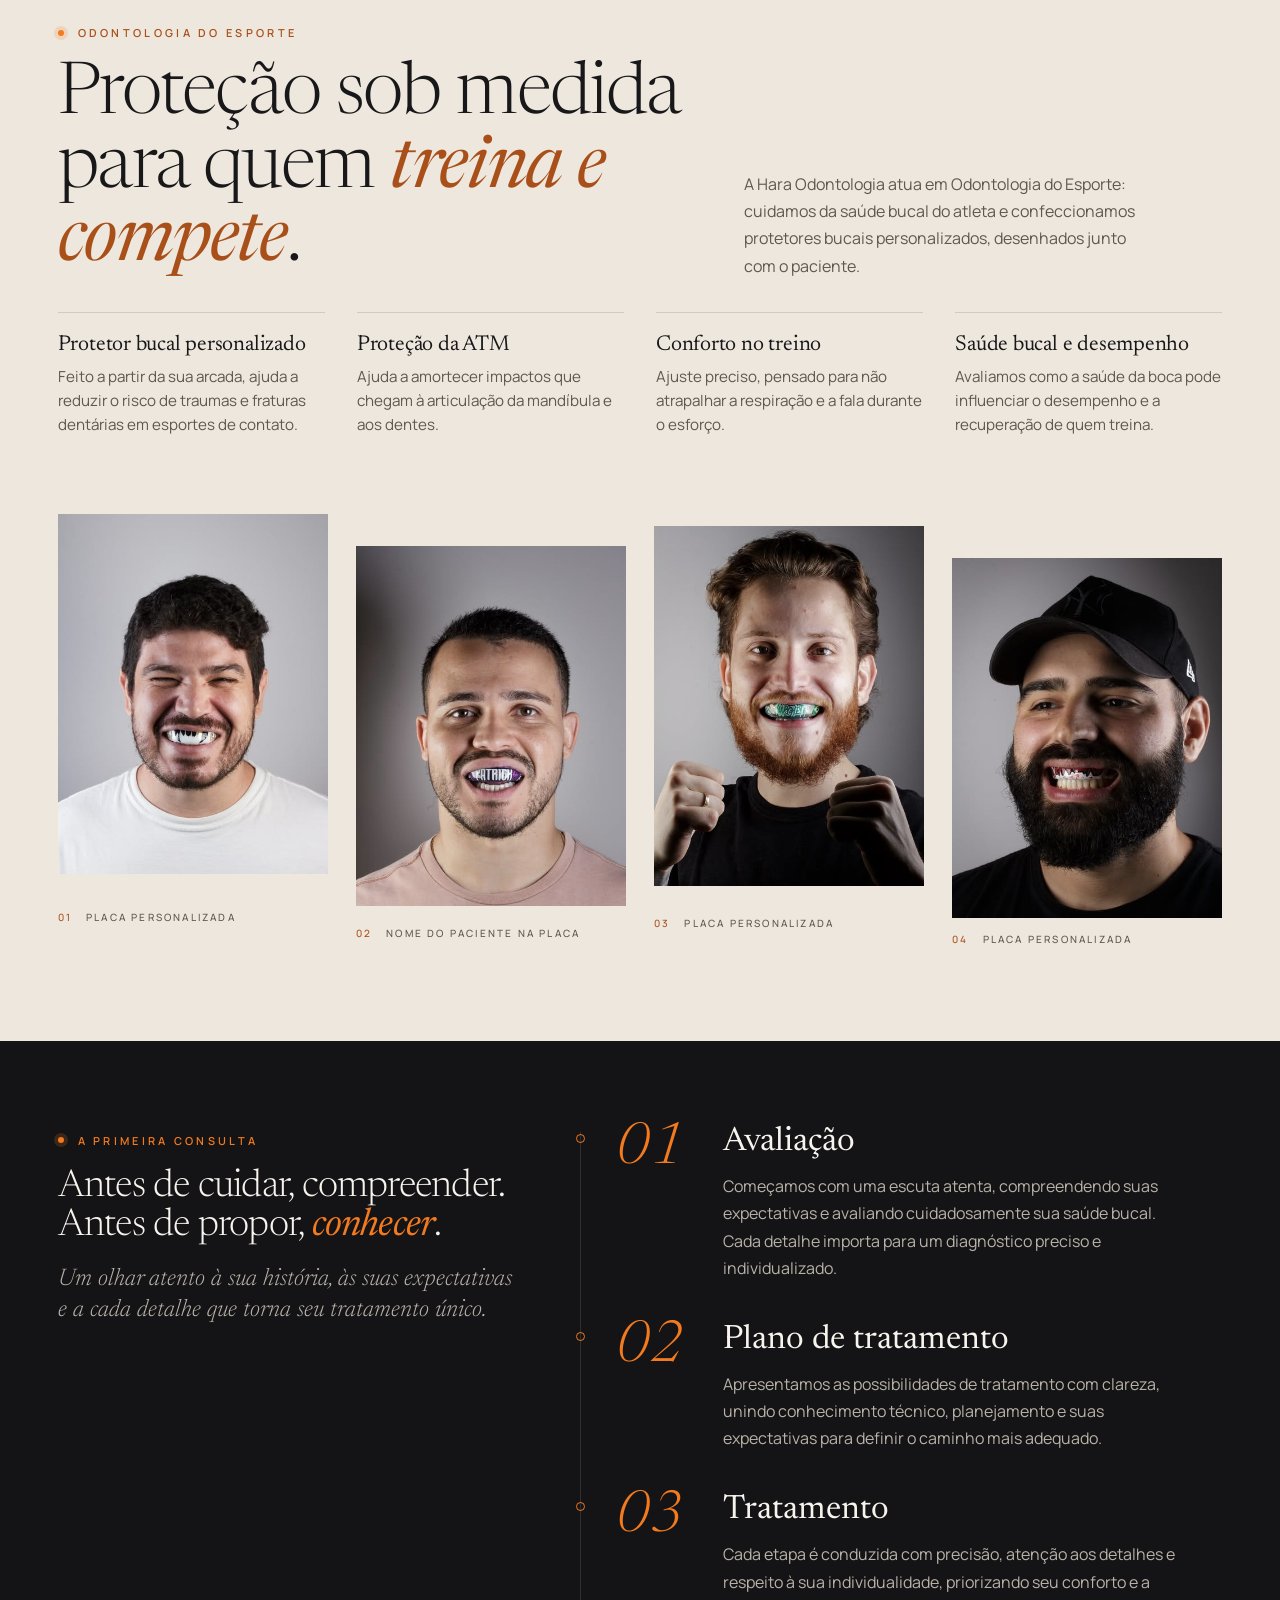
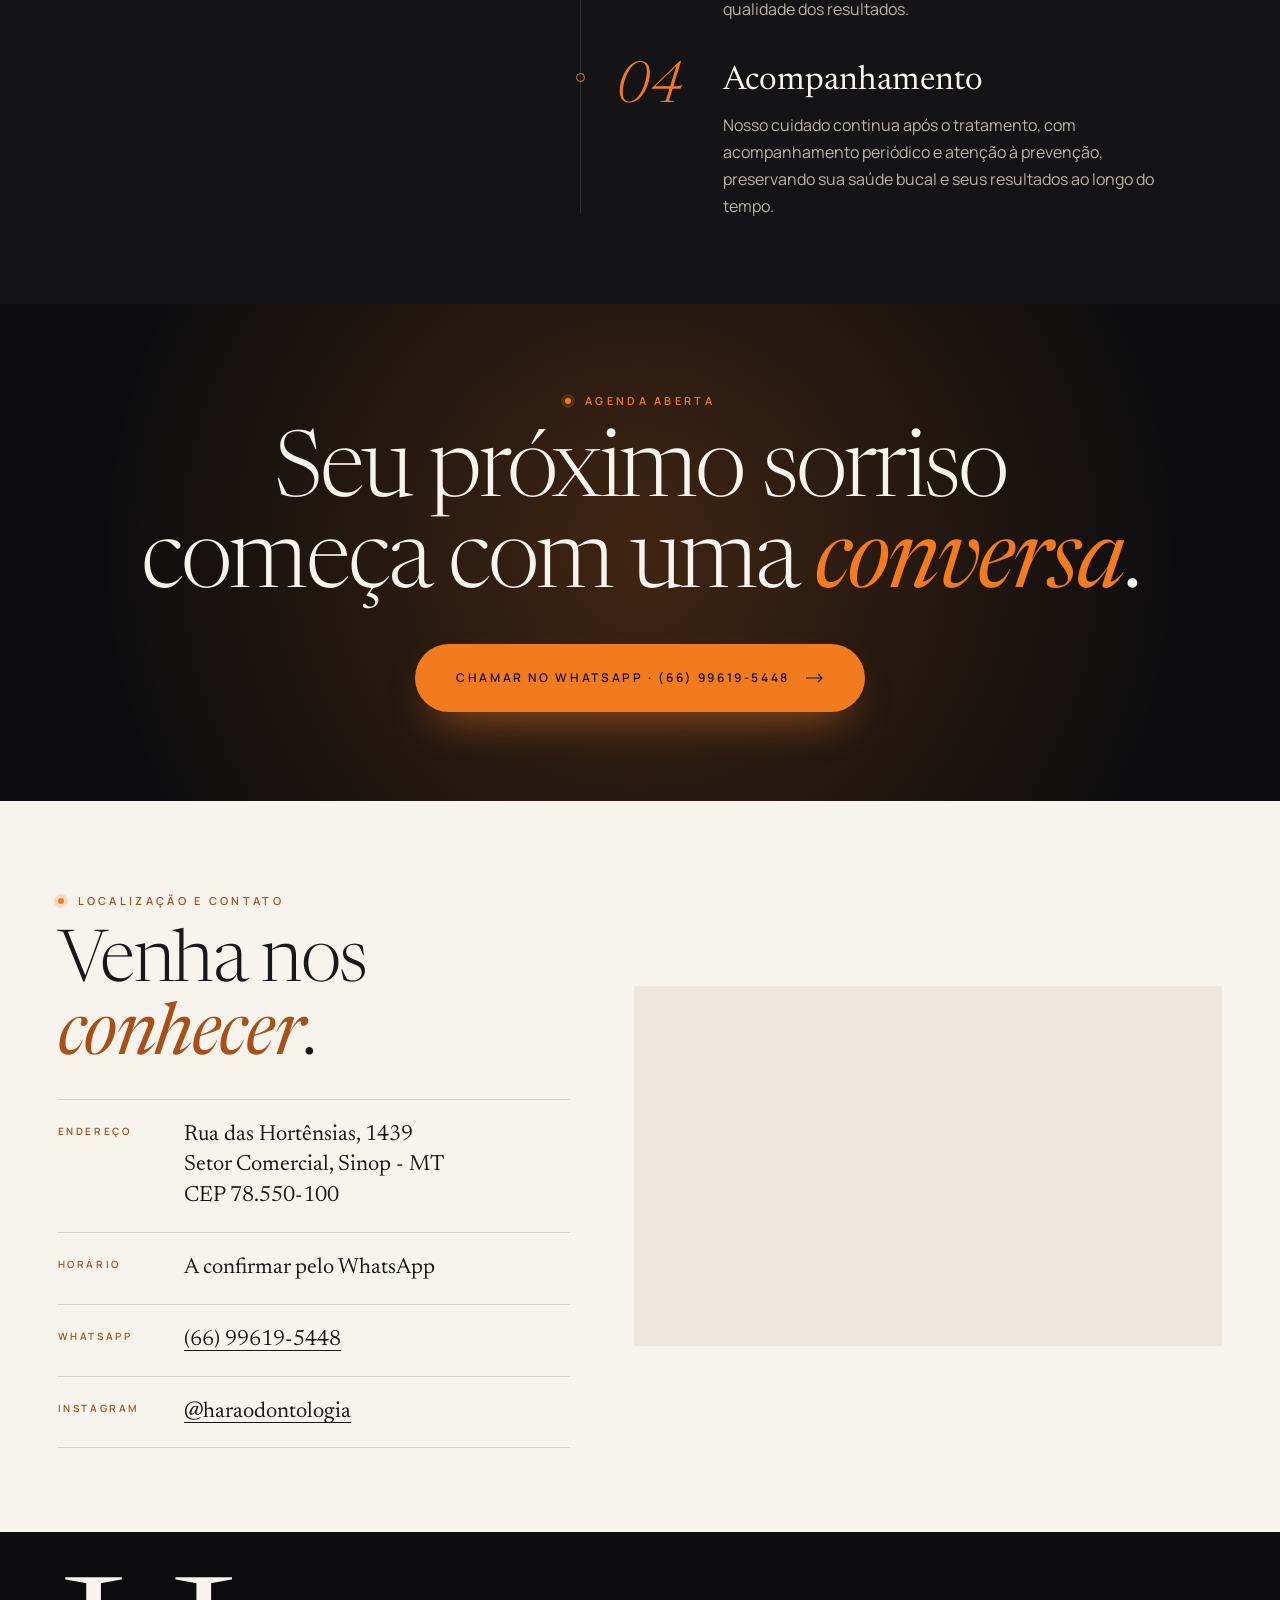
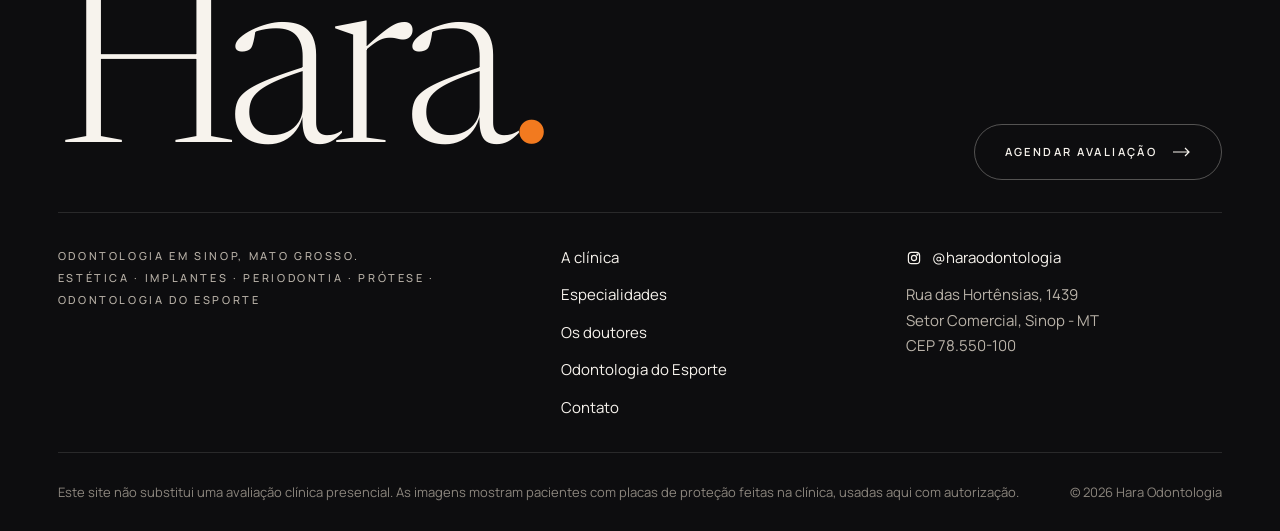
==== commit 8d0db9aa: "Primeira consulta: novo título e texto" ====
--- a/index.html
+++ b/index.html
@@ -432,8 +432,8 @@
       <div class="wrap steps__grid">
         <div class="steps__aside">
           <p class="kicker reveal"><span class="dot"></span>A primeira consulta</p>
-          <h2 class="h2 reveal">Primeiro entender.<br>Depois <em>propor</em>.</h2>
-          <p class="steps__note reveal">O cuidado é o mesmo para todos. O plano é feito sob medida para você.</p>
+          <h2 class="h2 reveal">Antes de cuidar, compreender.<br>Antes de propor, <em>conhecer</em>.</h2>
+          <p class="steps__note reveal">Um olhar atento à sua história, às suas expectativas e a cada detalhe que torna seu tratamento único.</p>
         </div>
         <ol class="timeline" id="timeline">
           <li class="tl reveal"><span class="tl__n">01</span><div><h3>Avaliação</h3><p>Começamos com uma escuta atenta, compreendendo suas expectativas e avaliando cuidadosamente sua saúde bucal. Cada detalhe importa para um diagnóstico preciso e individualizado.</p></div></li>
--- a/styles.css
+++ b/styles.css
@@ -308,3 +308,4 @@
 .plates__points p { margin: 0; color: var(--muted); font-size: .95rem; line-height: 1.6; max-width: 42ch; }
 @media (min-width: 700px) { .plates__points { grid-template-columns: repeat(2, 1fr); column-gap: 40px; } }
 @media (min-width: 1000px) { .plates__points { grid-template-columns: repeat(4, 1fr); column-gap: 32px; max-width: 1360px; margin-bottom: 56px; } }
+.steps__aside .h2 { font-size: clamp(1.9rem, 1.2rem + 1.5vw, 2.6rem); }
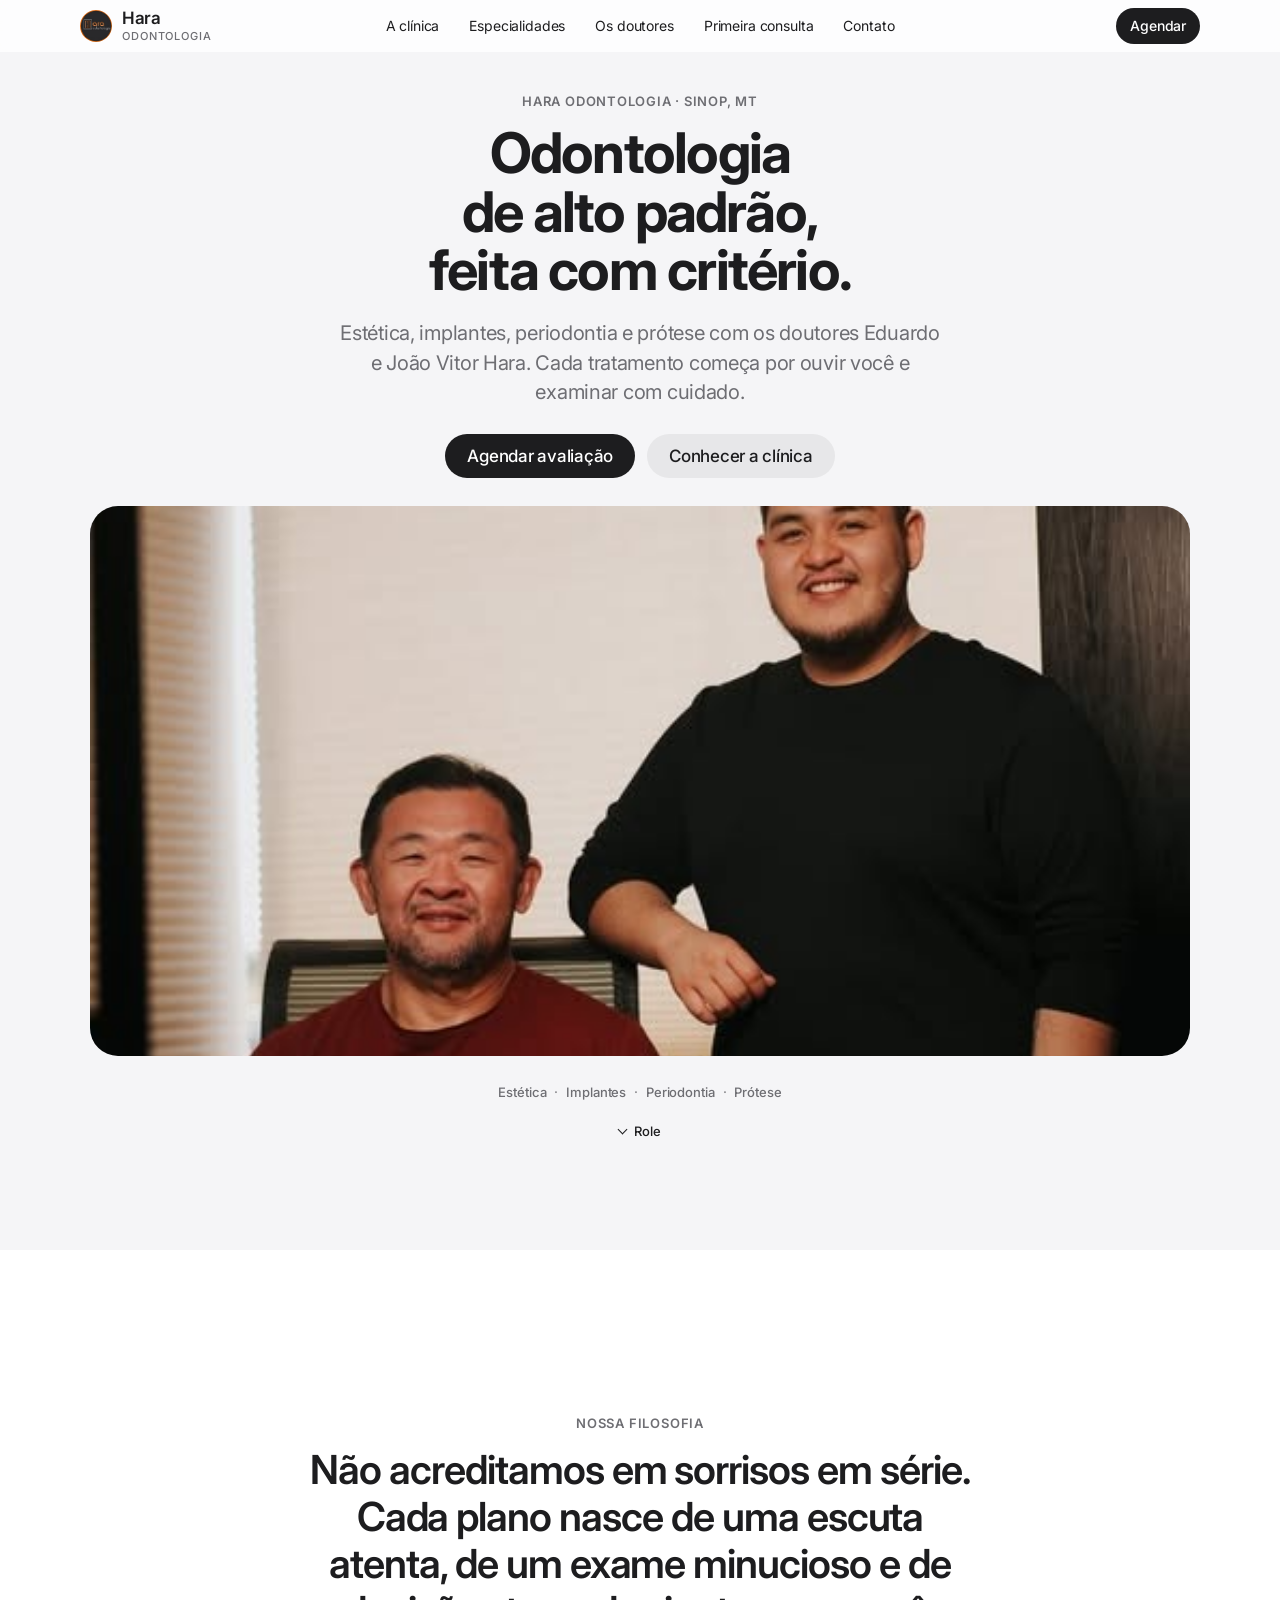
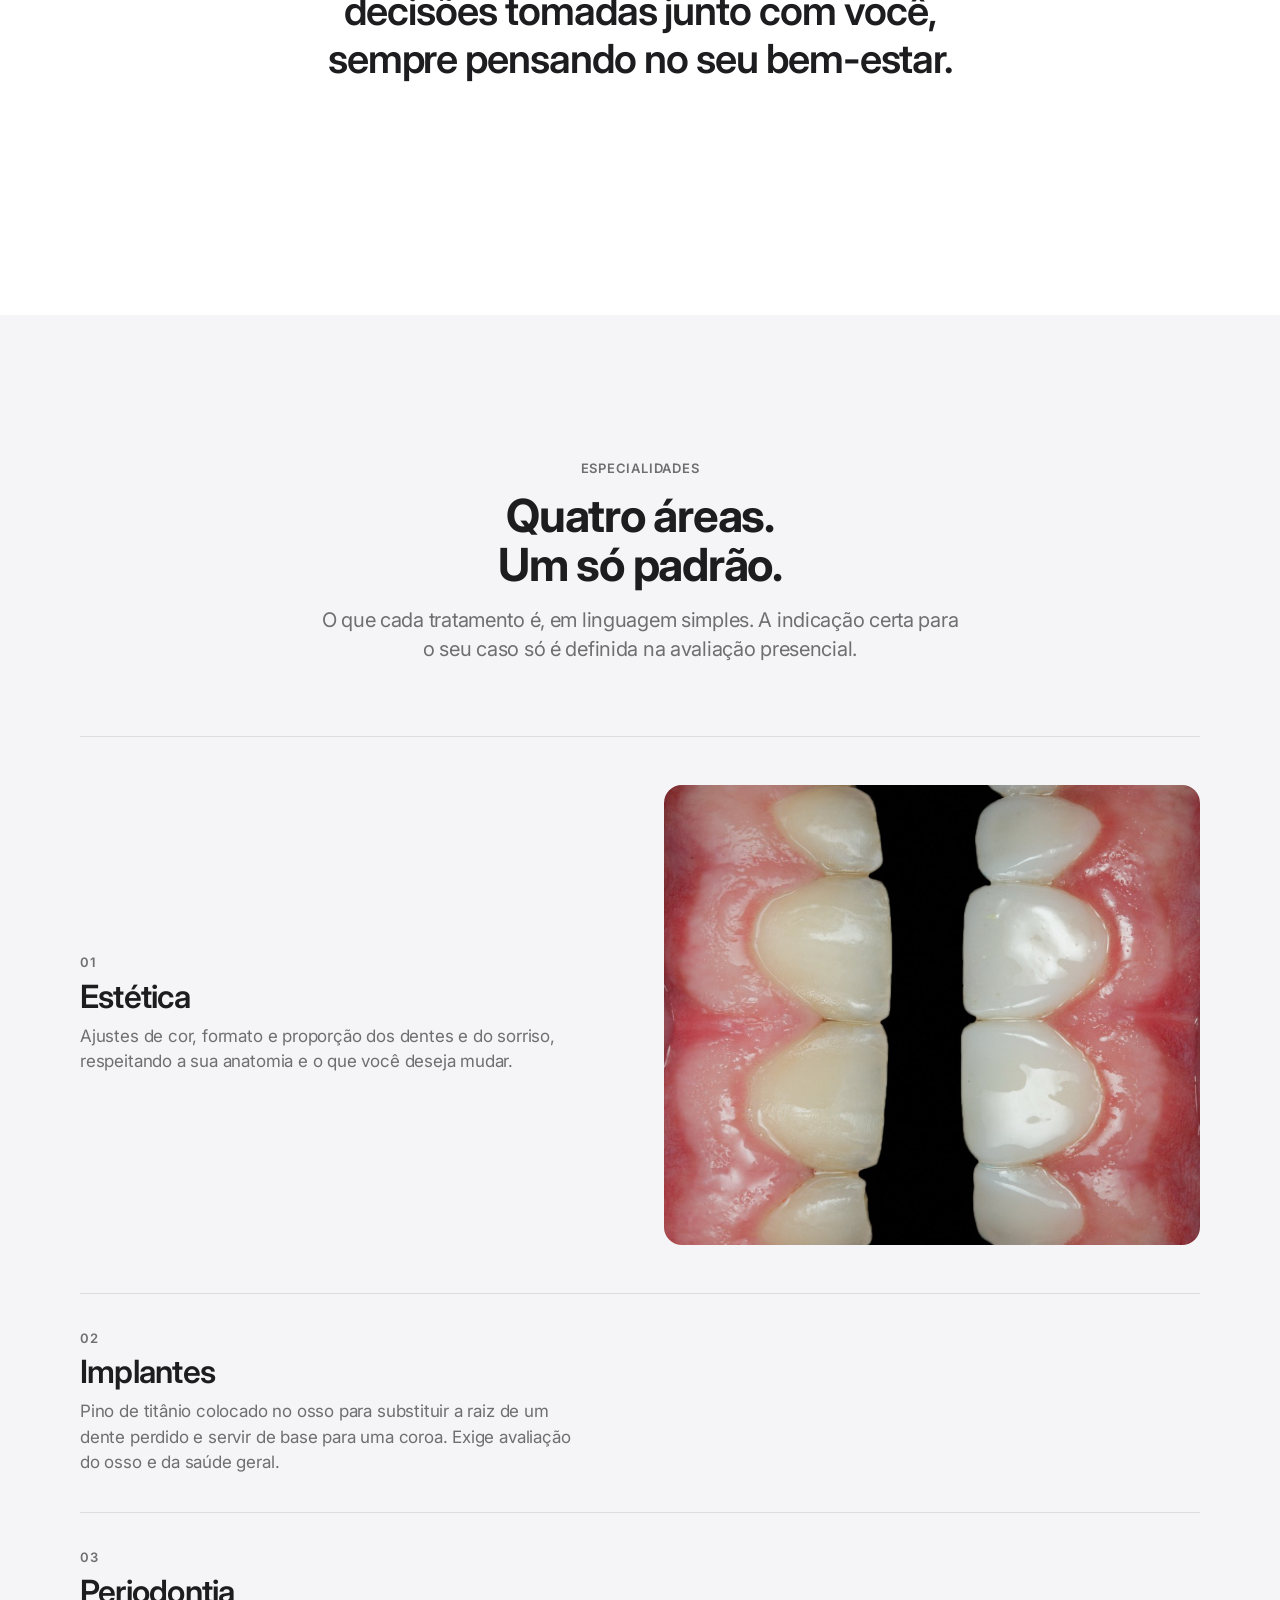
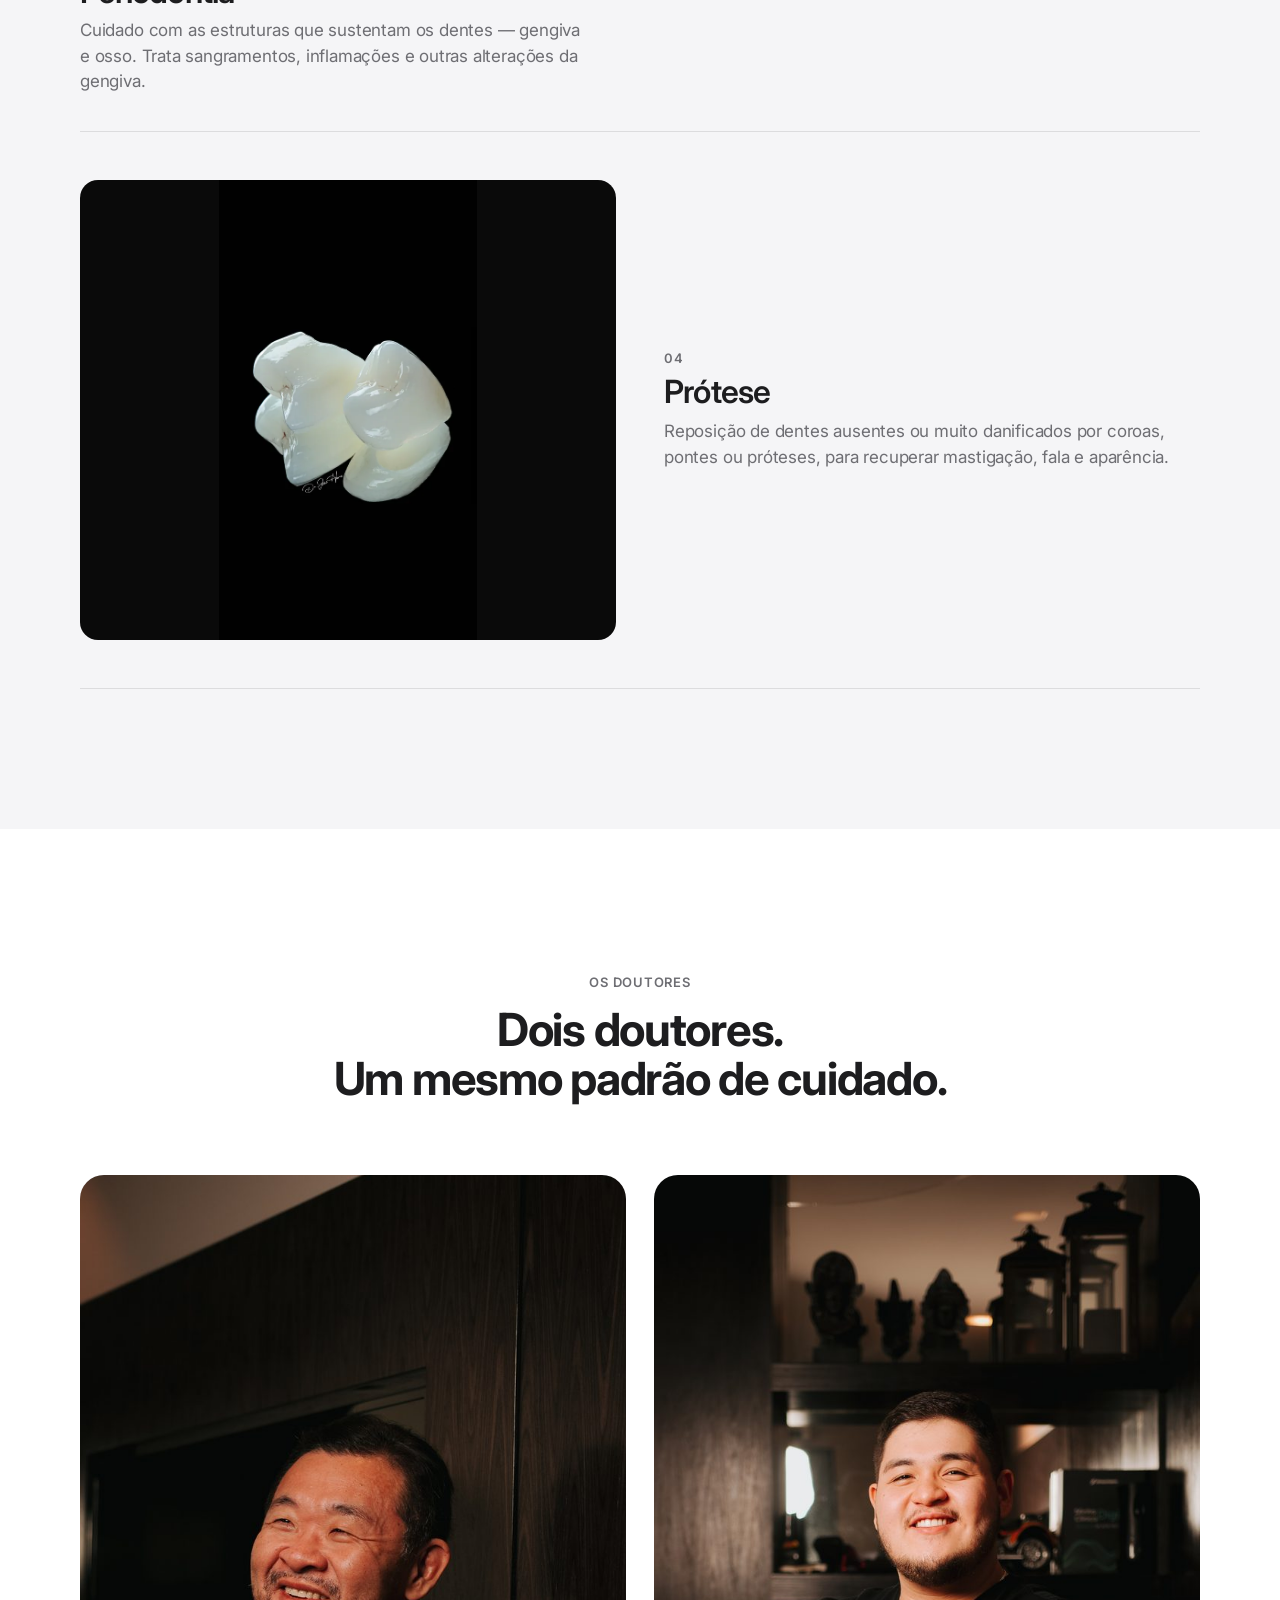
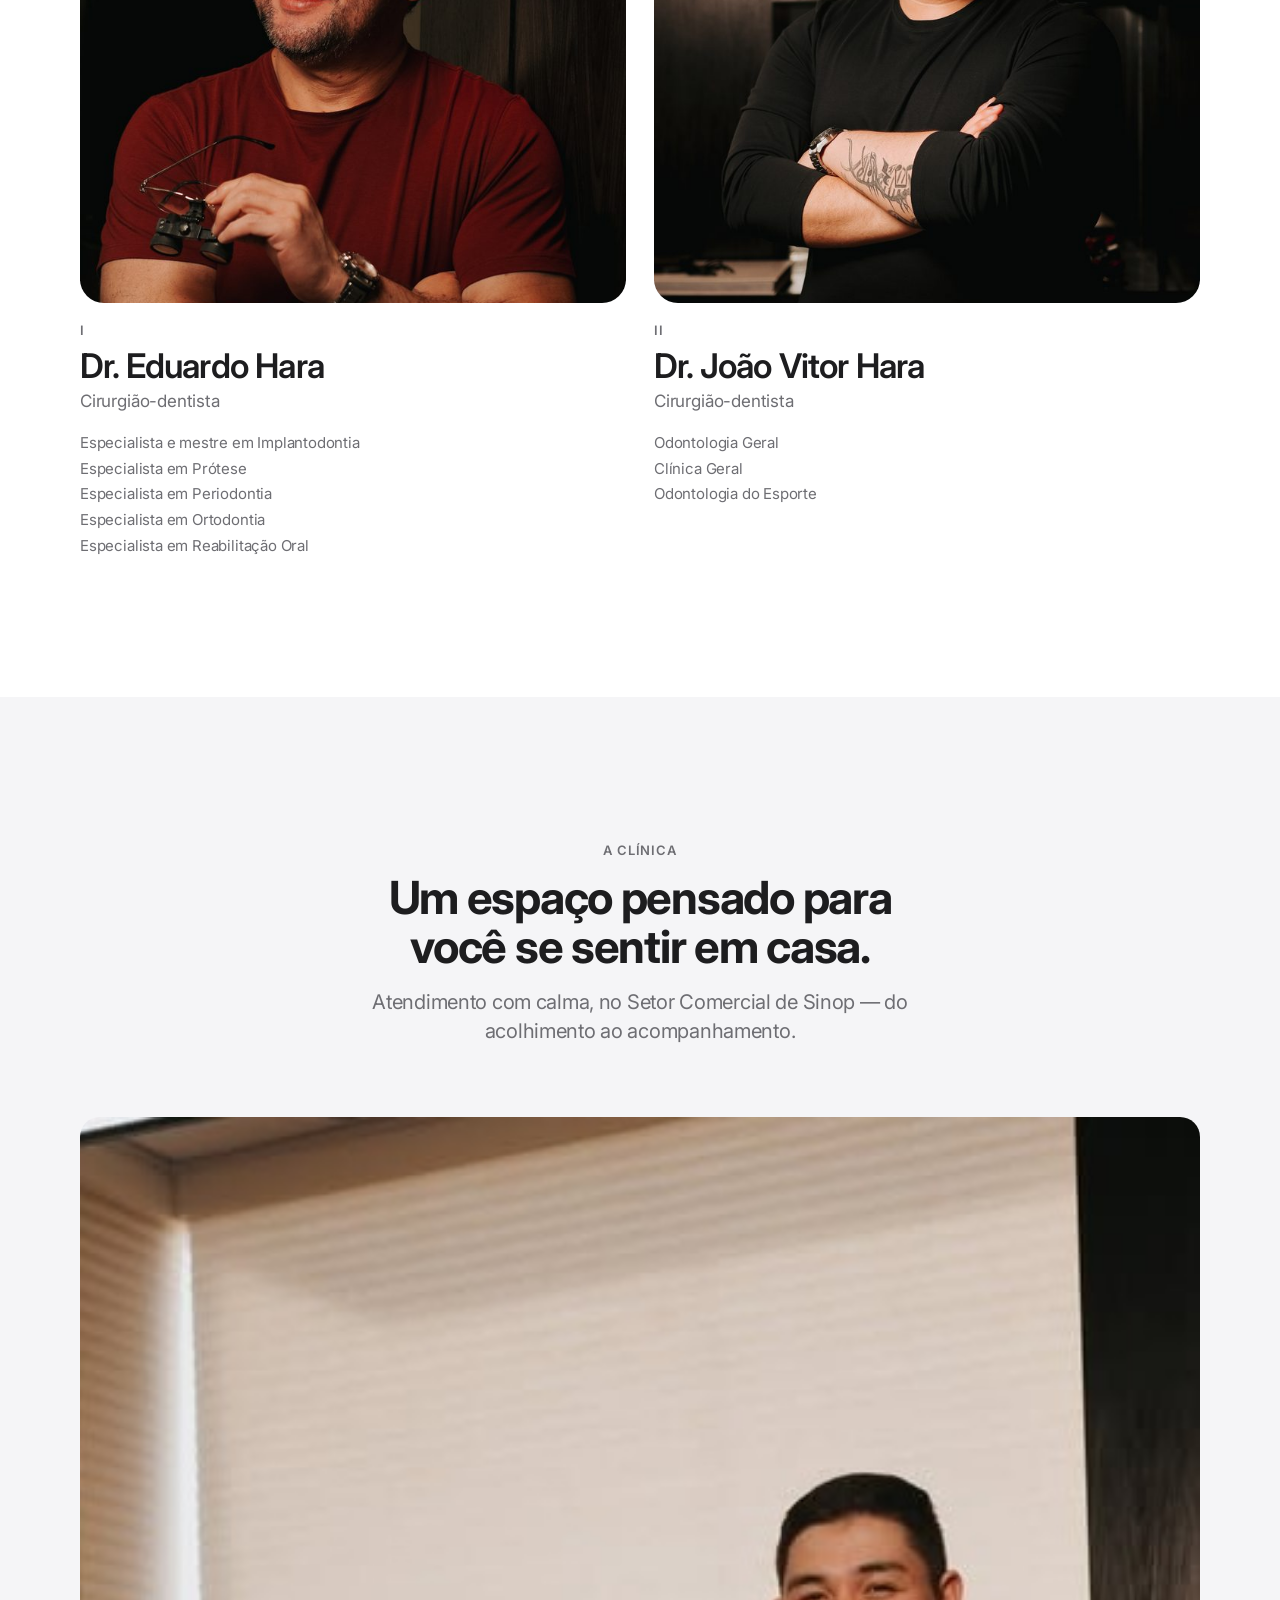
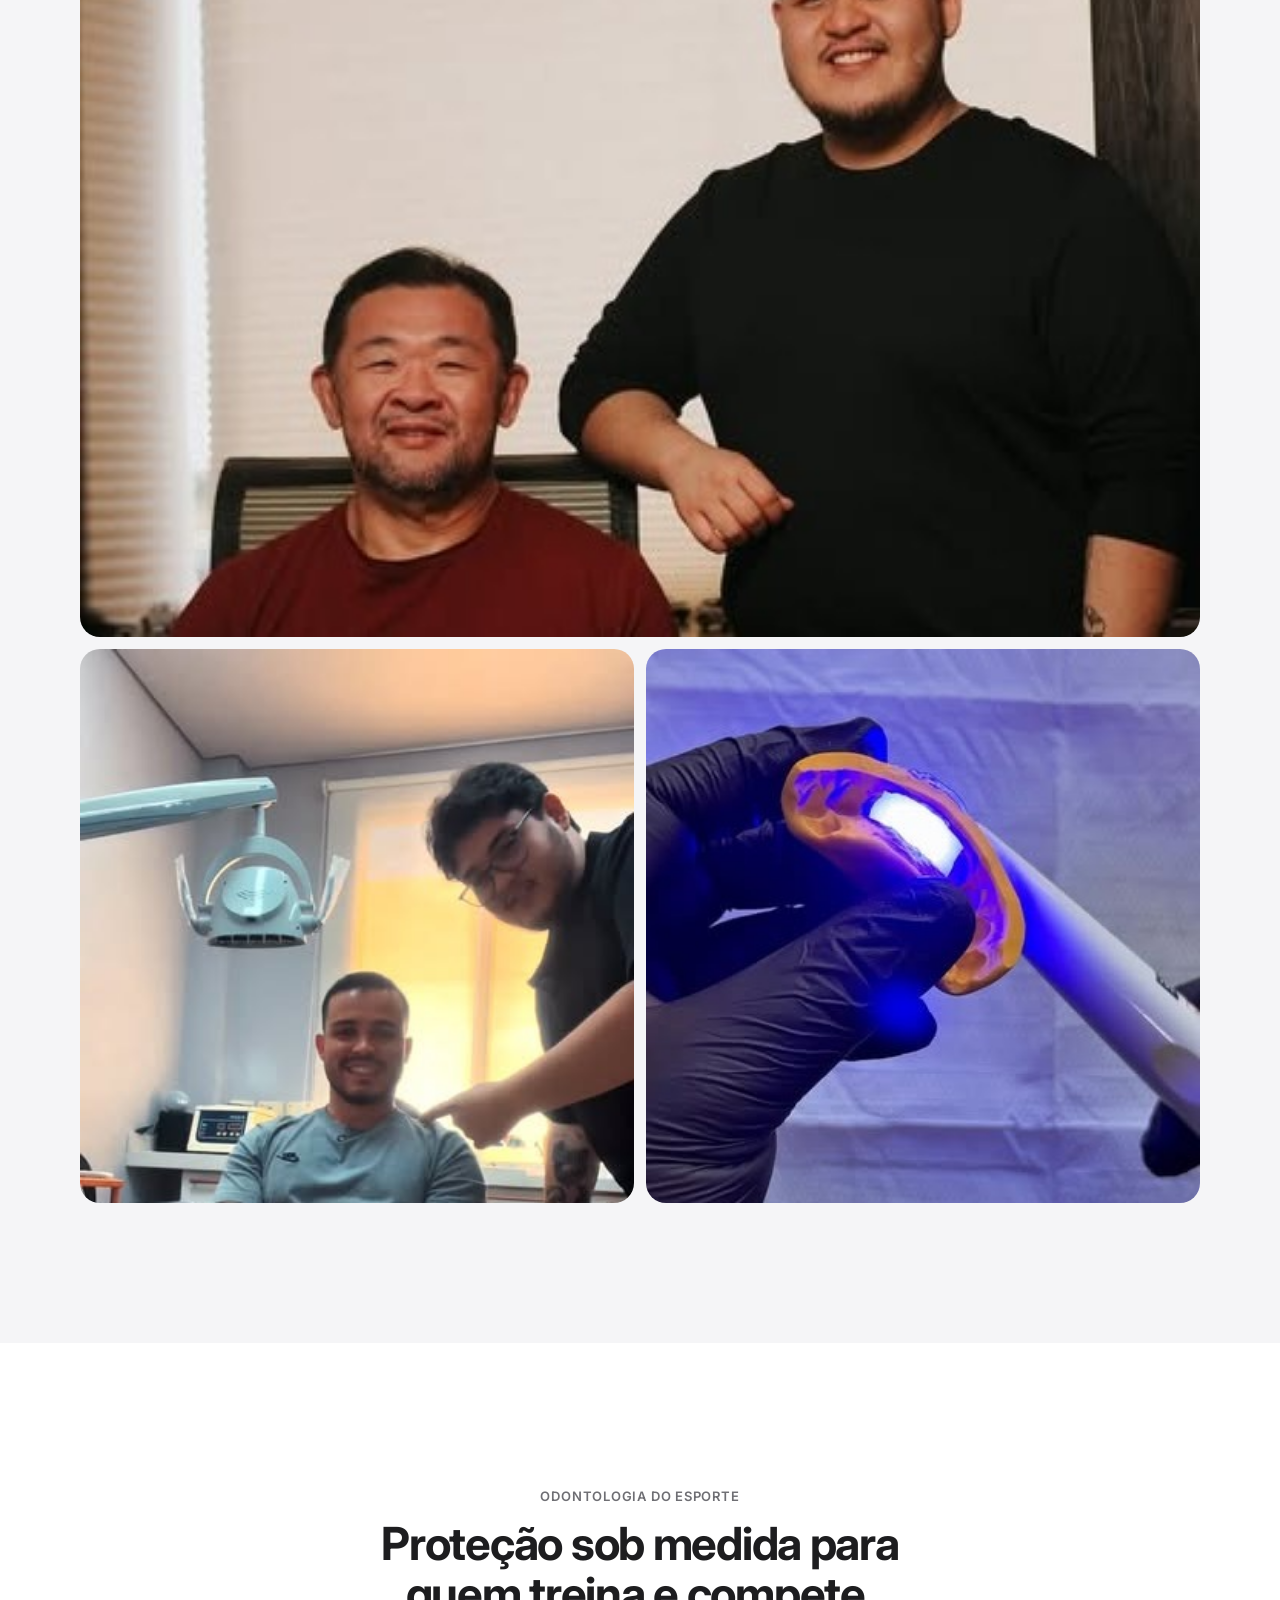
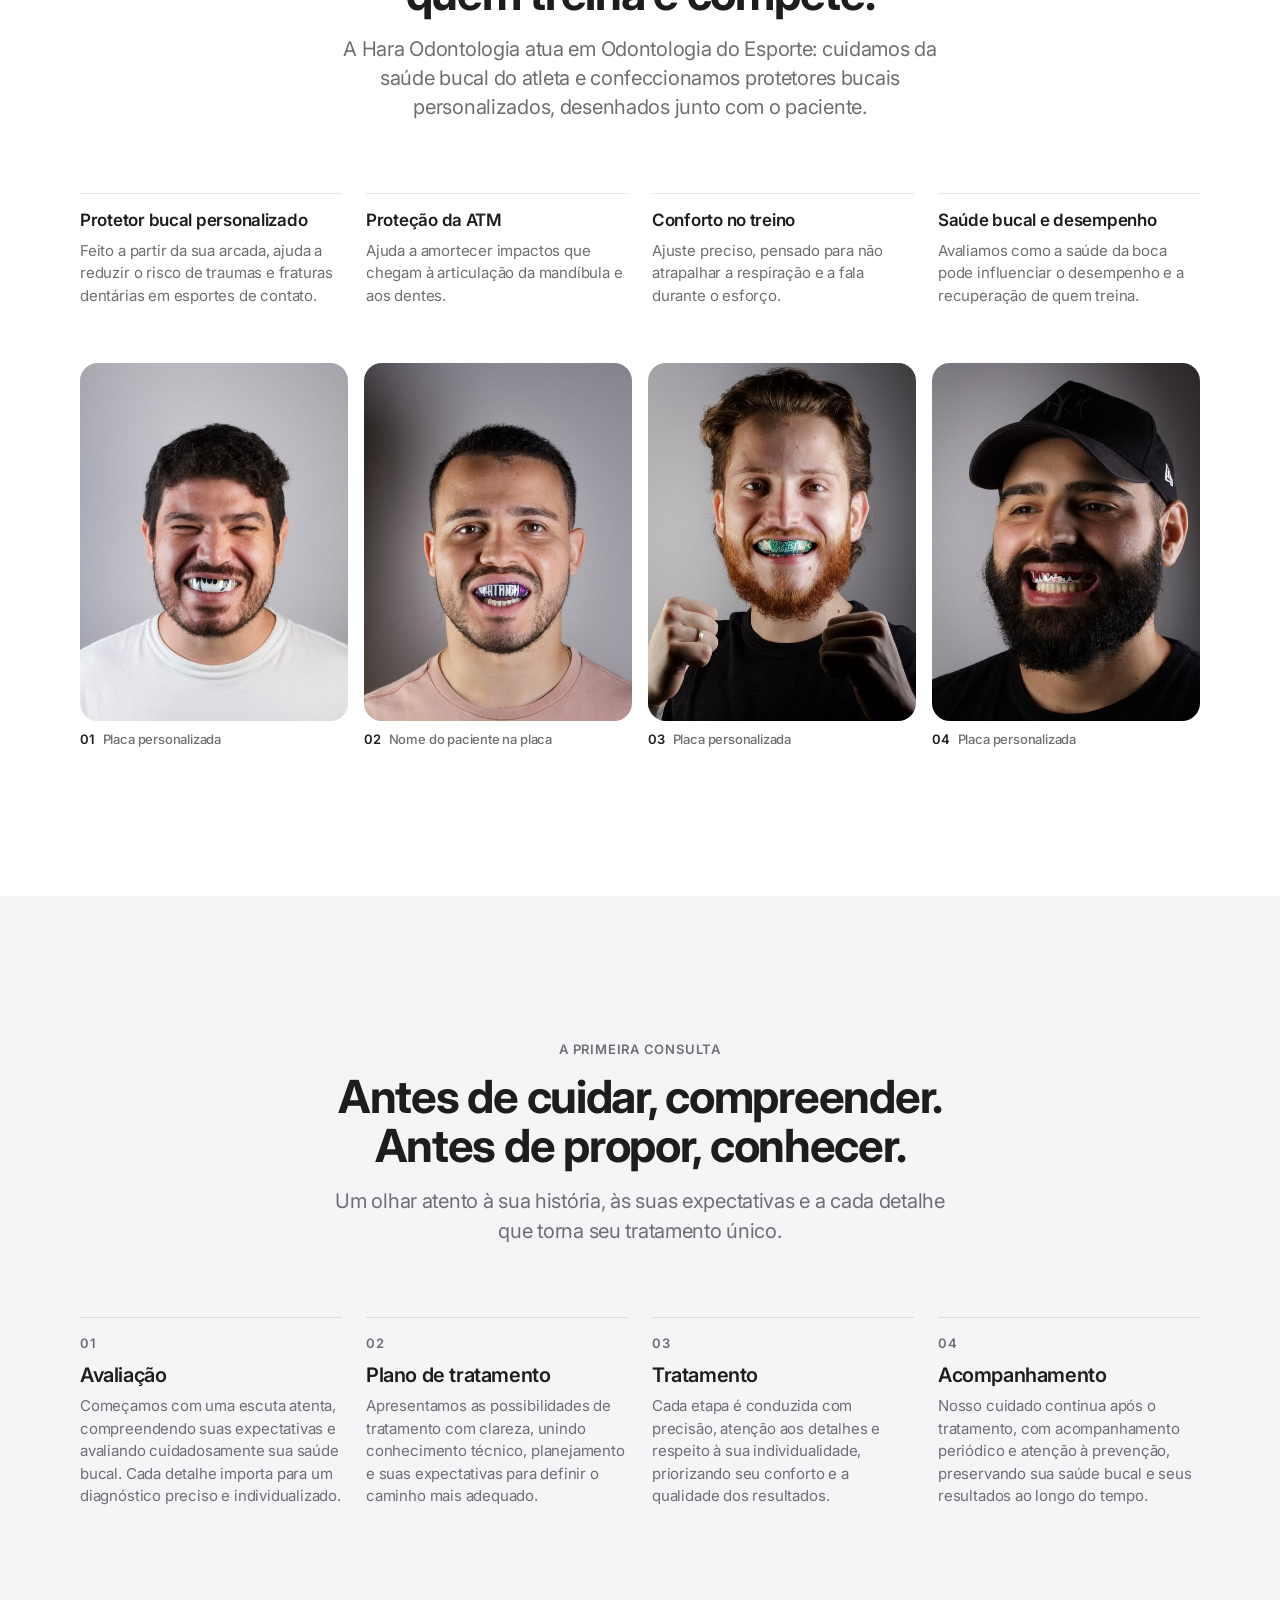
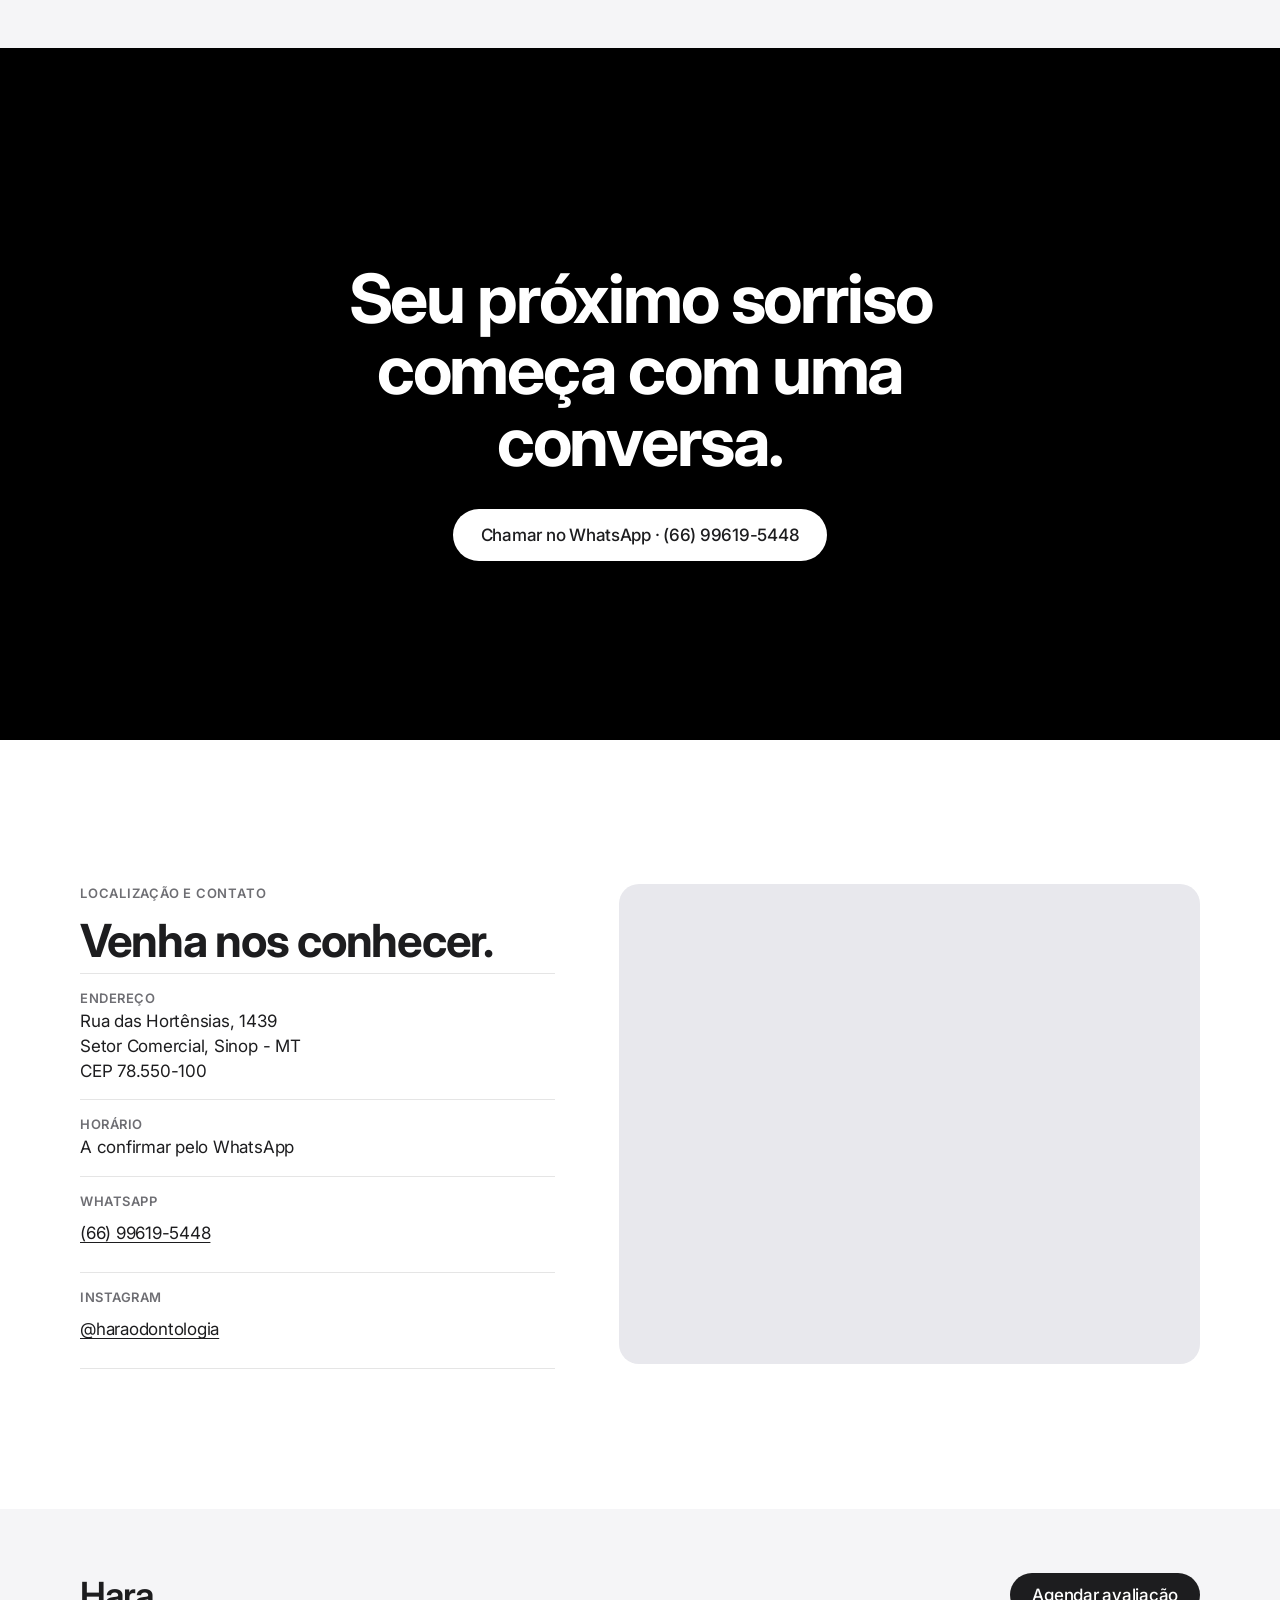
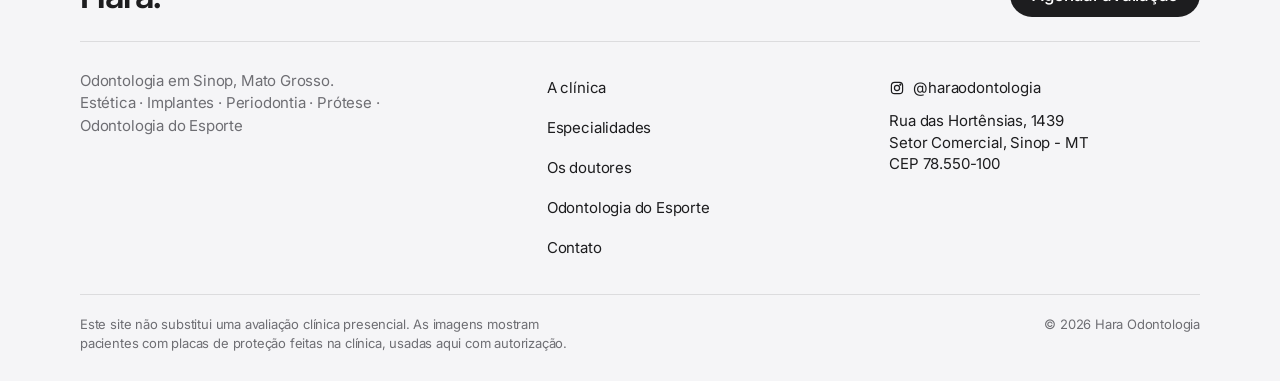
==== commit ab7a7f78: "Tipografia e hierarquia no estilo Apple A página passa a usar a pilha do sistema (SF Pro no Apple, I" ====
--- a/index.html
+++ b/index.html
@@ -7,7 +7,8 @@
   <meta name="description" content="Dentista em Sinop-MT: estética, implantes, periodontia, prótese e Odontologia do Esporte com os doutores Eduardo Hara e João Vitor Hara. Agende pelo WhatsApp.">
   <link rel="canonical" href="https://haraodontologia.com.br/">
   <meta name="robots" content="index, follow, max-image-preview:large">
-  <meta name="theme-color" content="#141416">
+  <meta name="theme-color" content="#f5f5f7">
+  <meta name="color-scheme" content="light">
   <meta name="google-site-verification" content="2xSVceuhL1mnDP8ZiSya4FTEMyY4I6LVE78lKhFYuyc" />
   <meta name="geo.region" content="BR-MT">
   <meta name="geo.placename" content="Sinop">
@@ -33,9 +34,8 @@
   <link rel="preload" as="image" href="assets/img/hero.jpg" fetchpriority="high">
   <link rel="preconnect" href="https://fonts.googleapis.com">
   <link rel="preconnect" href="https://fonts.gstatic.com" crossorigin>
-  <link rel="preload" as="style" href="https://fonts.googleapis.com/css2?family=Newsreader:ital,opsz,wght@0,6..72,300;0,6..72,400;0,6..72,500;1,6..72,300;1,6..72,400;1,6..72,500&family=Manrope:wght@300;400;500;600&display=swap">
-  <link href="https://fonts.googleapis.com/css2?family=Newsreader:ital,opsz,wght@0,6..72,300;0,6..72,400;0,6..72,500;1,6..72,300;1,6..72,400;1,6..72,500&family=Manrope:wght@300;400;500;600&display=swap" rel="stylesheet">
-  <link rel="stylesheet" href="styles.css?v=7">
+  <link rel="stylesheet" href="https://fonts.googleapis.com/css2?family=Inter:wght@400;500;600;700&display=swap">
+  <link rel="stylesheet" href="styles.css?v=8">
 
   <script type="application/ld+json">
 {
@@ -268,50 +268,46 @@
         <a href="#doutores"><span>03</span>Os doutores</a>
         <a href="#consulta"><span>04</span>Primeira consulta</a>
         <a href="#contato"><span>05</span>Contato</a>
-        <a class="btn btn--solid btn--sm nav__cta" href="https://wa.me/5566996195448?text=Ol%C3%A1%2C%20gostaria%20de%20agendar%20uma%20consulta" target="_blank" rel="noopener"><span class="btn__t">Agendar</span><svg class="ar" width="18" height="10" viewBox="0 0 18 10" fill="none" stroke="currentColor" stroke-width="1.2" aria-hidden="true"><path d="M0 5h16M12 1l4 4-4 4"/></svg></a>
+        <a class="btn btn--solid nav__cta nav__cta--menu" href="https://wa.me/5566996195448?text=Ol%C3%A1%2C%20gostaria%20de%20agendar%20uma%20consulta" target="_blank" rel="noopener">Agendar</a>
       </nav>
-      <button class="nav__toggle" id="toggle" type="button" aria-expanded="false" aria-controls="menu" aria-label="Abrir menu">
-        <span></span><span></span>
-      </button>
+      <div class="nav__end">
+        <a class="btn btn--solid btn--sm nav__cta nav__cta--bar" href="https://wa.me/5566996195448?text=Ol%C3%A1%2C%20gostaria%20de%20agendar%20uma%20consulta" target="_blank" rel="noopener">Agendar</a>
+        <button class="nav__toggle" id="toggle" type="button" aria-expanded="false" aria-controls="menu" aria-label="Abrir menu">
+          <span></span><span></span>
+        </button>
+      </div>
     </div>
   </header>
 
   <main id="conteudo">
     <!-- HERO -->
     <section class="hero" id="topo">
-      <div class="hero__media" aria-hidden="false">
-        <div class="hero__img" data-parallax>
+      <div class="wrap hero__in">
+        <p class="kicker hero__kicker" data-in>Hara Odontologia · Sinop, MT</p>
+        <h1 class="hero__title" data-in>Odontologia<br>de alto padrão,<br>feita com <em>critério.</em></h1>
+        <p class="sub hero__lede" data-in>Estética, implantes, periodontia e prótese com os doutores Eduardo e João Vitor Hara. Cada tratamento começa por ouvir você e examinar com cuidado.</p>
+        <div class="hero__ctas" data-in>
+          <a class="btn btn--solid" href="https://wa.me/5566996195448?text=Ol%C3%A1%2C%20gostaria%20de%20agendar%20uma%20consulta" target="_blank" rel="noopener">Agendar avaliação</a>
+          <a class="btn btn--line" href="#manifesto">Conhecer a clínica</a>
+        </div>
+      </div>
+      <div class="wrap">
+        <div class="hero__media" data-in>
           <img src="assets/img/hero.jpg" alt="Dr. Eduardo Hara e Dr. João Vitor Hara no consultório da clínica" width="512" height="640" fetchpriority="high">
         </div>
-      </div>
-      <div class="hero__in">
-        <p class="kicker hero__kicker" data-in><span class="dot"></span>Hara Odontologia · Sinop, MT</p>
-        <h1 class="hero__title">
-          <span class="ln"><span>Odontologia</span></span>
-          <span class="ln"><span>de alto padrão,</span></span>
-          <span class="ln"><span>feita com <em>critério.</em></span></span>
-        </h1>
-        <div class="hero__foot">
-          <p class="hero__lede" data-in>Estética, implantes, periodontia e prótese com os doutores Eduardo e João Vitor Hara. Cada tratamento começa por ouvir você e examinar com cuidado.</p>
-          <div class="hero__ctas" data-in>
-            <a class="btn btn--solid" href="https://wa.me/5566996195448?text=Ol%C3%A1%2C%20gostaria%20de%20agendar%20uma%20consulta" target="_blank" rel="noopener" data-magnetic><span class="btn__t">Agendar avaliação</span><svg class="ar" width="18" height="10" viewBox="0 0 18 10" fill="none" stroke="currentColor" stroke-width="1.2" aria-hidden="true"><path d="M0 5h16M12 1l4 4-4 4"/></svg></a>
-            <a class="btn btn--line" href="#manifesto"><span class="btn__t">Conhecer a clínica</span></a>
-          </div>
-        </div>
-      </div>
-      <div class="hero__bar" data-in>
-        <span>Estética</span><span>Implantes</span><span>Periodontia</span><span>Prótese</span>
-        <a class="hero__scroll" href="#manifesto" aria-label="Rolar para o conteúdo"><i></i>Role</a>
+        <div class="hero__bar" data-in>
+          <p class="hero__services"><span>Estética</span><span>Implantes</span><span>Periodontia</span><span>Prótese</span></p>
+          <a class="hero__scroll" href="#manifesto" aria-label="Rolar para o conteúdo">Role</a>
+        </div>
       </div>
     </section>
 
     <!-- MANIFESTO -->
     <section class="manifesto" id="manifesto">
       <div class="wrap manifesto__in">
-        <p class="kicker reveal"><span class="dot"></span>Nossa filosofia</p>
+        <p class="kicker reveal">Nossa filosofia</p>
         <p class="manifesto__text reveal">Não acreditamos em sorrisos em série. Cada plano nasce de uma escuta atenta, de um exame minucioso e de decisões tomadas <em>junto com você</em>, sempre pensando no seu bem-estar.</p>
         <div class="manifesto__sign reveal">
-          <span class="line"></span>
           <p>Dr. Eduardo Hara<br>Dr. João Vitor Hara</p>
         </div>
       </div>
@@ -319,40 +315,46 @@
 
     <!-- ESPECIALIDADES -->
     <section class="spec" id="especialidades">
-      <div class="wrap spec__grid">
-        <div class="spec__aside">
-          <p class="kicker reveal"><span class="dot"></span>Especialidades</p>
+      <div class="wrap">
+        <header class="section-head">
+          <p class="kicker reveal">Especialidades</p>
           <h2 class="h2 reveal">Quatro áreas.<br>Um só <em>padrão</em>.</h2>
-          <p class="spec__note reveal">O que cada tratamento é, em linguagem simples. A indicação certa para o seu caso só é definida na avaliação presencial.</p>
-          <div class="spec__viewer reveal" aria-hidden="true">
-            <img class="is-on" src="assets/img/estetica-casos.jpg" alt="Caso de estética dental: antes e depois do sorriso" data-k="0" loading="lazy" width="1000" height="1100">
-            <img src="assets/img/clinica-01.jpg" alt="Atendimento no consultório da Hara Odontologia" data-k="1" loading="lazy" width="361" height="361">
-            <img src="assets/img/hero.jpg" alt="Os doutores da Hara Odontologia em Sinop-MT" data-k="2" loading="lazy" width="512" height="640">
-            <img src="assets/img/protese.webp" alt="Coroas de cerâmica para prótese dentária" data-k="3" loading="lazy" width="563" height="1000" style="object-position: 50% 50%">
-          </div>
-        </div>
+          <p class="sub reveal">O que cada tratamento é, em linguagem simples. A indicação certa para o seu caso só é definida na avaliação presencial.</p>
+        </header>
         <ol class="spec__list">
           <li class="spec__row reveal" data-k="0">
-            <span class="spec__n">01</span>
-            <h3 class="spec__name">Estética</h3>
-            <p>Ajustes de cor, formato e proporção dos dentes e do sorriso, respeitando a sua anatomia e o que você deseja mudar.</p>
-            <img class="spec__thumb" src="assets/img/estetica-casos.jpg" alt="Caso de estética dental: antes e depois do sorriso" width="1000" height="1100" loading="lazy">
+            <div class="spec__copy">
+              <span class="spec__n">01</span>
+              <h3 class="spec__name">Estética</h3>
+              <p>Ajustes de cor, formato e proporção dos dentes e do sorriso, respeitando a sua anatomia e o que você deseja mudar.</p>
+            </div>
+            <div class="spec__media">
+              <img src="assets/img/estetica-casos.jpg" alt="Caso de estética dental: antes e depois do sorriso" width="1000" height="1100" loading="lazy">
+            </div>
           </li>
           <li class="spec__row reveal" data-k="1">
-            <span class="spec__n">02</span>
-            <h3 class="spec__name">Implantes</h3>
-            <p>Pino de titânio colocado no osso para substituir a raiz de um dente perdido e servir de base para uma coroa. Exige avaliação do osso e da saúde geral.</p>
+            <div class="spec__copy">
+              <span class="spec__n">02</span>
+              <h3 class="spec__name">Implantes</h3>
+              <p>Pino de titânio colocado no osso para substituir a raiz de um dente perdido e servir de base para uma coroa. Exige avaliação do osso e da saúde geral.</p>
+            </div>
           </li>
           <li class="spec__row reveal" data-k="2">
-            <span class="spec__n">03</span>
-            <h3 class="spec__name">Periodontia</h3>
-            <p>Cuidado com as estruturas que sustentam os dentes — gengiva e osso. Trata sangramentos, inflamações e outras alterações da gengiva.</p>
+            <div class="spec__copy">
+              <span class="spec__n">03</span>
+              <h3 class="spec__name">Periodontia</h3>
+              <p>Cuidado com as estruturas que sustentam os dentes — gengiva e osso. Trata sangramentos, inflamações e outras alterações da gengiva.</p>
+            </div>
           </li>
           <li class="spec__row reveal" data-k="3">
-            <span class="spec__n">04</span>
-            <h3 class="spec__name">Prótese</h3>
-            <p>Reposição de dentes ausentes ou muito danificados por coroas, pontes ou próteses, para recuperar mastigação, fala e aparência.</p>
-            <img class="spec__thumb" src="assets/img/protese.webp" alt="Coroas de cerâmica confeccionadas pelo Dr. João Vitor Hara" width="563" height="1000" loading="lazy">
+            <div class="spec__copy">
+              <span class="spec__n">04</span>
+              <h3 class="spec__name">Prótese</h3>
+              <p>Reposição de dentes ausentes ou muito danificados por coroas, pontes ou próteses, para recuperar mastigação, fala e aparência.</p>
+            </div>
+            <div class="spec__media">
+              <img src="assets/img/protese.webp" alt="Coroas de cerâmica confeccionadas pelo Dr. João Vitor Hara" width="563" height="1000" loading="lazy">
+            </div>
           </li>
         </ol>
       </div>
@@ -361,14 +363,14 @@
     <!-- DOUTORES -->
     <section class="docs" id="doutores">
       <div class="wrap">
-        <header class="docs__head">
-          <p class="kicker reveal"><span class="dot"></span>Os doutores</p>
+        <header class="section-head">
+          <p class="kicker reveal">Os doutores</p>
           <h2 class="h2 reveal">Dois doutores.<br>Um mesmo <em>padrão</em> de cuidado.</h2>
         </header>
         <div class="docs__grid">
-          <article class="doc">
-            <div class="doc__photo clip"><img src="assets/img/dr-eduardo-v2.jpg" alt="Retrato do Dr. Eduardo Hara" width="720" height="1410" loading="lazy"></div>
-            <div class="doc__body reveal">
+          <article class="doc reveal">
+            <div class="doc__photo"><img src="assets/img/dr-eduardo-v2.jpg" alt="Retrato do Dr. Eduardo Hara" width="720" height="1410" loading="lazy"></div>
+            <div class="doc__body">
               <span class="doc__idx">I</span>
               <h3 class="doc__name">Dr. Eduardo <em>Hara</em></h3>
               <p class="doc__role">Cirurgião-dentista</p>
@@ -376,9 +378,9 @@
               <ul class="doc__tags"><li>Especialista e mestre em Implantodontia</li><li>Especialista em Prótese</li><li>Especialista em Periodontia</li><li>Especialista em Ortodontia</li><li>Especialista em Reabilitação Oral</li></ul>
             </div>
           </article>
-          <article class="doc doc--b">
-            <div class="doc__photo clip"><img src="assets/img/dr-joao-v2.jpg" alt="Retrato do Dr. João Vitor Hara" width="720" height="1410" loading="lazy"></div>
-            <div class="doc__body reveal">
+          <article class="doc reveal">
+            <div class="doc__photo"><img src="assets/img/dr-joao-v2.jpg" alt="Retrato do Dr. João Vitor Hara" width="720" height="1410" loading="lazy"></div>
+            <div class="doc__body">
               <span class="doc__idx">II</span>
               <h3 class="doc__name">Dr. João Vitor <em>Hara</em></h3>
               <p class="doc__role">Cirurgião-dentista</p>
@@ -392,55 +394,56 @@
 
     <!-- CLÍNICA -->
     <section class="clinic" id="clinica">
-      <div class="wrap clinic__grid">
-        <div class="clinic__txt">
-          <p class="kicker reveal"><span class="dot"></span>A clínica</p>
+      <div class="wrap">
+        <header class="section-head">
+          <p class="kicker reveal">A clínica</p>
           <h2 class="h2 reveal">Um espaço pensado para você se sentir <em>em casa</em>.</h2>
-          <p class="clinic__lede reveal">Atendimento com calma, no Setor Comercial de Sinop — do acolhimento ao acompanhamento.</p>
-        </div>
-        <figure class="clinic__a clip"><img src="assets/img/clinica-04.jpg" alt="Dr. Eduardo Hara e Dr. João Vitor Hara no consultório da clínica" width="460" height="460" loading="lazy"></figure>
-        <figure class="clinic__b clip"><img src="assets/img/clinica-01.jpg" alt="Atendimento no consultório, com o Dr. João Vitor Hara e um paciente" width="361" height="361" loading="lazy"></figure>
-        <figure class="clinic__c clip"><img src="assets/img/clinica-02.jpg" alt="Confecção de uma placa de proteção, com a resina sob luz de fotopolimerização" width="360" height="360" loading="lazy"></figure>
+          <p class="sub reveal">Atendimento com calma, no Setor Comercial de Sinop — do acolhimento ao acompanhamento.</p>
+        </header>
+        <div class="clinic__grid">
+          <figure class="clinic__a reveal"><img src="assets/img/clinica-04.jpg" alt="Dr. Eduardo Hara e Dr. João Vitor Hara no consultório da clínica" width="460" height="460" loading="lazy"></figure>
+          <figure class="clinic__b reveal"><img src="assets/img/clinica-01.jpg" alt="Atendimento no consultório, com o Dr. João Vitor Hara e um paciente" width="361" height="361" loading="lazy"></figure>
+          <figure class="clinic__c reveal"><img src="assets/img/clinica-02.jpg" alt="Confecção de uma placa de proteção, com a resina sob luz de fotopolimerização" width="360" height="360" loading="lazy"></figure>
+        </div>
       </div>
     </section>
 
     <!-- PLACAS -->
     <section class="plates" id="placas">
-      <div class="wrap plates__head">
-        <div>
-          <p class="kicker reveal"><span class="dot"></span>Odontologia do Esporte</p>
+      <div class="wrap">
+        <header class="section-head">
+          <p class="kicker reveal">Odontologia do Esporte</p>
           <h2 class="h2 reveal">Proteção sob medida para quem <em>treina e compete</em>.</h2>
-        </div>
-        <p class="plates__lede reveal">A Hara Odontologia atua em Odontologia do Esporte: cuidamos da saúde bucal do atleta e confeccionamos protetores bucais personalizados, desenhados junto com o paciente.</p>
-      </div>
-      <ul class="wrap plates__points" aria-label="Por que a Odontologia do Esporte importa">
-        <li class="reveal"><h3>Protetor bucal personalizado</h3><p>Feito a partir da sua arcada, ajuda a reduzir o risco de traumas e fraturas dentárias em esportes de contato.</p></li>
-        <li class="reveal"><h3>Proteção da ATM</h3><p>Ajuda a amortecer impactos que chegam à articulação da mandíbula e aos dentes.</p></li>
-        <li class="reveal"><h3>Conforto no treino</h3><p>Ajuste preciso, pensado para não atrapalhar a respiração e a fala durante o esforço.</p></li>
-        <li class="reveal"><h3>Saúde bucal e desempenho</h3><p>Avaliamos como a saúde da boca pode influenciar o desempenho e a recuperação de quem treina.</p></li>
-      </ul>
-      <div class="plates__rail" role="list">
-        <figure class="plate reveal" role="listitem"><div class="plate__img"><img src="assets/img/retrato-01.jpg" alt="Paciente sorrindo com placa de proteção estampada" width="480" height="640" loading="lazy"></div><figcaption><span>01</span>Placa personalizada</figcaption></figure>
-        <figure class="plate reveal" role="listitem"><div class="plate__img"><img src="assets/img/retrato-02.jpg" alt="Placa de proteção roxa com o nome do paciente gravado" width="480" height="640" loading="lazy"></div><figcaption><span>02</span>Nome do paciente na placa</figcaption></figure>
-        <figure class="plate reveal" role="listitem"><div class="plate__img"><img src="assets/img/retrato-03.jpg" alt="Paciente em pose de luta com placa verde e preta" width="480" height="640" loading="lazy"></div><figcaption><span>03</span>Placa personalizada</figcaption></figure>
-        <figure class="plate reveal" role="listitem"><div class="plate__img"><img src="assets/img/retrato-04.jpg" alt="Paciente com placa de proteção personalizada" width="480" height="640" loading="lazy"></div><figcaption><span>04</span>Placa personalizada</figcaption></figure>
+          <p class="sub reveal">A Hara Odontologia atua em Odontologia do Esporte: cuidamos da saúde bucal do atleta e confeccionamos protetores bucais personalizados, desenhados junto com o paciente.</p>
+        </header>
+        <ul class="plates__points" aria-label="Por que a Odontologia do Esporte importa">
+          <li class="reveal"><h3>Protetor bucal personalizado</h3><p>Feito a partir da sua arcada, ajuda a reduzir o risco de traumas e fraturas dentárias em esportes de contato.</p></li>
+          <li class="reveal"><h3>Proteção da ATM</h3><p>Ajuda a amortecer impactos que chegam à articulação da mandíbula e aos dentes.</p></li>
+          <li class="reveal"><h3>Conforto no treino</h3><p>Ajuste preciso, pensado para não atrapalhar a respiração e a fala durante o esforço.</p></li>
+          <li class="reveal"><h3>Saúde bucal e desempenho</h3><p>Avaliamos como a saúde da boca pode influenciar o desempenho e a recuperação de quem treina.</p></li>
+        </ul>
+        <div class="plates__rail" role="list">
+          <figure class="plate reveal" role="listitem"><div class="plate__img"><img src="assets/img/retrato-01.jpg" alt="Paciente sorrindo com placa de proteção estampada" width="480" height="640" loading="lazy"></div><figcaption><span>01</span>Placa personalizada</figcaption></figure>
+          <figure class="plate reveal" role="listitem"><div class="plate__img"><img src="assets/img/retrato-02.jpg" alt="Placa de proteção roxa com o nome do paciente gravado" width="480" height="640" loading="lazy"></div><figcaption><span>02</span>Nome do paciente na placa</figcaption></figure>
+          <figure class="plate reveal" role="listitem"><div class="plate__img"><img src="assets/img/retrato-03.jpg" alt="Paciente em pose de luta com placa verde e preta" width="480" height="640" loading="lazy"></div><figcaption><span>03</span>Placa personalizada</figcaption></figure>
+          <figure class="plate reveal" role="listitem"><div class="plate__img"><img src="assets/img/retrato-04.jpg" alt="Paciente com placa de proteção personalizada" width="480" height="640" loading="lazy"></div><figcaption><span>04</span>Placa personalizada</figcaption></figure>
+        </div>
       </div>
     </section>
 
     <!-- PRIMEIRA CONSULTA -->
     <section class="steps" id="consulta">
-      <div class="wrap steps__grid">
-        <div class="steps__aside">
-          <p class="kicker reveal"><span class="dot"></span>A primeira consulta</p>
+      <div class="wrap">
+        <header class="section-head">
+          <p class="kicker reveal">A primeira consulta</p>
           <h2 class="h2 reveal">Antes de cuidar, compreender.<br>Antes de propor, <em>conhecer</em>.</h2>
-          <p class="steps__note reveal">Um olhar atento à sua história, às suas expectativas e a cada detalhe que torna seu tratamento único.</p>
-        </div>
+          <p class="sub reveal">Um olhar atento à sua história, às suas expectativas e a cada detalhe que torna seu tratamento único.</p>
+        </header>
         <ol class="timeline" id="timeline">
           <li class="tl reveal"><span class="tl__n">01</span><div><h3>Avaliação</h3><p>Começamos com uma escuta atenta, compreendendo suas expectativas e avaliando cuidadosamente sua saúde bucal. Cada detalhe importa para um diagnóstico preciso e individualizado.</p></div></li>
           <li class="tl reveal"><span class="tl__n">02</span><div><h3>Plano de tratamento</h3><p>Apresentamos as possibilidades de tratamento com clareza, unindo conhecimento técnico, planejamento e suas expectativas para definir o caminho mais adequado.</p></div></li>
           <li class="tl reveal"><span class="tl__n">03</span><div><h3>Tratamento</h3><p>Cada etapa é conduzida com precisão, atenção aos detalhes e respeito à sua individualidade, priorizando seu conforto e a qualidade dos resultados.</p></div></li>
           <li class="tl reveal"><span class="tl__n">04</span><div><h3>Acompanhamento</h3><p>Nosso cuidado continua após o tratamento, com acompanhamento periódico e atenção à prevenção, preservando sua saúde bucal e seus resultados ao longo do tempo.</p></div></li>
-          <span class="timeline__bar" aria-hidden="true"><i id="tlFill"></i></span>
         </ol>
       </div>
     </section>
@@ -448,9 +451,9 @@
     <!-- CTA FINAL -->
     <section class="cta" aria-labelledby="cta-t">
       <div class="wrap cta__in">
-        <p class="kicker reveal"><span class="dot"></span>Agenda aberta</p>
+        <p class="kicker reveal">Agenda aberta</p>
         <h2 class="cta__title reveal" id="cta-t">Seu próximo sorriso<br>começa com uma <em>conversa</em>.</h2>
-        <a class="btn btn--solid btn--xl reveal" href="https://wa.me/5566996195448?text=Ol%C3%A1%2C%20gostaria%20de%20agendar%20uma%20consulta" target="_blank" rel="noopener" data-magnetic><span class="btn__t">Chamar no WhatsApp · (66) 99619-5448</span><svg class="ar" width="18" height="10" viewBox="0 0 18 10" fill="none" stroke="currentColor" stroke-width="1.2" aria-hidden="true"><path d="M0 5h16M12 1l4 4-4 4"/></svg></a>
+        <a class="btn btn--solid btn--xl reveal" href="https://wa.me/5566996195448?text=Ol%C3%A1%2C%20gostaria%20de%20agendar%20uma%20consulta" target="_blank" rel="noopener">Chamar no WhatsApp · (66) 99619-5448</a>
       </div>
     </section>
 
@@ -458,7 +461,7 @@
     <section class="contact" id="contato">
       <div class="wrap contact__grid">
         <div class="contact__txt">
-          <p class="kicker reveal"><span class="dot"></span>Localização e contato</p>
+          <p class="kicker reveal">Localização e contato</p>
           <h2 class="h2 reveal">Venha nos <em>conhecer</em>.</h2>
           <dl class="contact__list reveal">
             <div><dt>Endereço</dt><dd><address>Rua das Hortênsias, 1439<br>Setor Comercial, Sinop - MT<br>CEP 78.550-100</address></dd></div>
@@ -468,7 +471,7 @@
             <div><dt>Instagram</dt><dd><a class="ulink" href="https://www.instagram.com/haraodontologia/" target="_blank" rel="noopener">@haraodontologia</a></dd></div>
           </dl>
         </div>
-        <div class="map">
+        <div class="map reveal">
           <iframe title="Mapa: Hara Odontologia, Rua das Hortênsias, 1439, Sinop - MT" src="https://www.google.com/maps?q=Rua+das+Hort%C3%AAnsias,+1439,+Setor+Comercial,+Sinop,+MT,+78550-100&amp;output=embed" width="640" height="480" loading="lazy" referrerpolicy="no-referrer-when-downgrade" allowfullscreen></iframe>
         </div>
       </div>
@@ -479,7 +482,7 @@
     <div class="wrap">
       <div class="foot__top">
         <p class="foot__word">Hara<span>.</span></p>
-        <a class="btn btn--line" href="https://wa.me/5566996195448?text=Ol%C3%A1%2C%20gostaria%20de%20agendar%20uma%20consulta" target="_blank" rel="noopener"><span class="btn__t">Agendar avaliação</span><svg class="ar" width="18" height="10" viewBox="0 0 18 10" fill="none" stroke="currentColor" stroke-width="1.2" aria-hidden="true"><path d="M0 5h16M12 1l4 4-4 4"/></svg></a>
+        <a class="btn btn--solid" href="https://wa.me/5566996195448?text=Ol%C3%A1%2C%20gostaria%20de%20agendar%20uma%20consulta" target="_blank" rel="noopener">Agendar avaliação</a>
       </div>
       <div class="foot__cols">
         <p class="foot__tag">Odontologia em Sinop, Mato Grosso.<br>Estética · Implantes · Periodontia · Prótese · Odontologia do Esporte</p>
@@ -505,6 +508,6 @@
     </div>
   </footer>
 
-  <script src="main.js?v=6" defer></script>
+  <script src="main.js?v=7" defer></script>
 </body>
 </html>
--- a/styles.css
+++ b/styles.css
@@ -1,311 +1,781 @@
 /*
-  HARA ODONTOLOGIA — v3 · layout editorial premium
-  Marca: grafite #29292B + laranja #F27A1F (logo). Base grafite #141416, marfim #F7F3ED.
-  Tipografia: Newsreader (display) + Manrope (texto/rótulos).
+  Hara Odontologia — tipografia e hierarquia
+  Inspirado na clareza de apple.com: SF Pro nos aparelhos Apple, Inter nos demais.
+  Base clara, uma faixa escura, botões em pílula, ritmo amplo.
 */
 :root {
-  --graphite: #141416; --coal: #0D0D0F; --char: #1D1D20;
-  --ivory: #F7F3ED; --sand: #EEE7DD;
-  --orange: #F27A1F; --orange-2: #F59A52; --copper: #A9501A;
-  --stone: #B9B2A8; --stone-2: #8C867E;
-  --ink: #18181A; --muted: #5E5852;
-  --edge-l: rgba(24, 24, 26, .14); --edge-d: rgba(247, 243, 237, .12);
-  --serif: "Newsreader", Georgia, serif;
-  --sans: Manrope, "Helvetica Neue", system-ui, -apple-system, sans-serif;
-  --gutter: clamp(22px, 4.5vw, 64px);
-  --pad: clamp(56px, 6.5vw, 100px);
-  --ease: cubic-bezier(.16, 1, .3, 1);
-  --ease-io: cubic-bezier(.77, 0, .175, 1);
-  --h2: clamp(2.5rem, 1.6rem + 3.6vw, 5rem);
-}
+  --text: #1d1d1f;
+  --muted: #6e6e73;
+  --line: rgba(0, 0, 0, 0.1);
+  --bg: #ffffff;
+  --bg-soft: #f5f5f7;
+  --bg-dark: #000000;
+  --ink-on-dark: #f5f5f7;
+  --muted-on-dark: #a1a1a6;
+  --fill: #1d1d1f;
+  --fill-hover: #000000;
+  --chip: rgba(0, 0, 0, 0.06);
+  --chip-hover: rgba(0, 0, 0, 0.1);
+  --font: -apple-system, BlinkMacSystemFont, "SF Pro Display", "SF Pro Text", "Helvetica Neue", Inter, sans-serif;
+  --max: 1200px;
+  --gutter: clamp(20px, 4vw, 40px);
+  --section: clamp(80px, 11vw, 140px);
+  --ease: cubic-bezier(0.22, 1, 0.36, 1);
+  --h1: clamp(2.125rem, 0.95rem + 4.2vw, 3.5rem);
+  --h2: clamp(2rem, 1.25rem + 2vw, 3.25rem);
+  --sub: clamp(1.0625rem, 0.98rem + 0.35vw, 1.375rem);
+}
+
 *, *::before, *::after { box-sizing: border-box; }
-html { scroll-behavior: smooth; scroll-padding-top: 72px; -webkit-text-size-adjust: 100%; }
-body { margin: 0; background: var(--ivory); color: var(--ink); font: 400 1rem/1.7 var(--sans); -webkit-font-smoothing: antialiased; -moz-osx-font-smoothing: grayscale; overflow-x: hidden; }
+html {
+  scroll-behavior: smooth;
+  scroll-padding-top: 72px;
+  -webkit-text-size-adjust: 100%;
+  text-size-adjust: 100%;
+}
+body {
+  margin: 0;
+  background: var(--bg);
+  color: var(--text);
+  font-family: var(--font);
+  font-size: 1.0625rem;
+  font-weight: 400;
+  line-height: 1.5;
+  letter-spacing: -0.011em;
+  -webkit-font-smoothing: antialiased;
+  -moz-osx-font-smoothing: grayscale;
+  text-rendering: optimizeLegibility;
+}
 img { display: block; max-width: 100%; height: auto; }
 h1, h2, h3, p, ul, ol, dl, dd, figure, address { margin: 0; padding: 0; }
 ul, ol { list-style: none; }
 address { font-style: normal; }
 a { color: inherit; text-decoration: none; }
-em { font-style: italic; }
-::selection { background: var(--orange); color: var(--graphite); }
-:focus-visible { outline: 1px solid var(--orange); outline-offset: 4px; }
-.skip { position: absolute; left: 16px; top: -64px; z-index: 100; background: var(--orange); color: var(--graphite); padding: 12px 16px; }
+em { font-style: normal; font-weight: inherit; }
+button, input { font-family: inherit; }
+::selection { background: var(--text); color: #fff; }
+:focus-visible { outline: 2px solid var(--text); outline-offset: 3px; }
+.skip {
+  position: absolute;
+  left: 16px;
+  top: -64px;
+  z-index: 100;
+  background: var(--text);
+  color: #fff;
+  padding: 12px 16px;
+  border-radius: 980px;
+}
 .skip:focus { top: 12px; }
-.wrap { width: 100%; max-width: 1360px; margin-inline: auto; padding-inline: var(--gutter); }
-
-/* ---------- tipografia base ---------- */
-.kicker { display: inline-flex; align-items: center; gap: 14px; font: 600 .6875rem/1.4 var(--sans); letter-spacing: .3em; text-transform: uppercase; color: var(--copper); margin-bottom: 20px; }
-.kicker .dot { width: 6px; height: 6px; border-radius: 50%; background: var(--orange); box-shadow: 0 0 0 4px rgba(242, 122, 31, .18); }
-.h2 { font: 300 var(--h2)/1.02 var(--serif); letter-spacing: -.02em; }
-.h2 em, .hero__title em, .cta__title em, .manifesto__text em, .doc__name em { font-style: italic; color: var(--orange); font-weight: 400; }
-.spec .h2 em, .clinic .h2 em, .contact .h2 em { color: var(--copper); }
+.wrap {
+  width: 100%;
+  max-width: var(--max);
+  margin-inline: auto;
+  padding-inline: var(--gutter);
+}
+section[id] { scroll-margin-top: 72px; }
+
+/* ---------- escala ---------- */
+.kicker {
+  display: inline-flex;
+  align-items: center;
+  margin: 0 0 14px;
+  font-size: 0.8125rem;
+  font-weight: 600;
+  line-height: 1.3;
+  letter-spacing: 0.06em;
+  text-transform: uppercase;
+  color: var(--muted);
+}
+.h2 {
+  font-size: var(--h2);
+  font-weight: 700;
+  line-height: 1.08;
+  letter-spacing: -0.028em;
+  text-wrap: balance;
+}
+.sub {
+  font-size: var(--sub);
+  font-weight: 400;
+  line-height: 1.45;
+  letter-spacing: -0.014em;
+  color: var(--muted);
+}
+.section-head {
+  max-width: 760px;
+  margin: 0 auto clamp(40px, 6vw, 72px);
+  text-align: center;
+}
+.section-head .h2 { margin-bottom: 16px; }
+.section-head .sub { max-width: 40rem; margin-inline: auto; }
 
 /* ---------- botões ---------- */
-.btn { --mx: 0px; --my: 0px; position: relative; display: inline-flex; align-items: center; justify-content: center; gap: 16px; min-height: 56px; padding: 0 30px; overflow: hidden; isolation: isolate;
-  font: 600 .7rem/1.3 var(--sans); letter-spacing: .22em; text-transform: uppercase; border: 1px solid transparent; border-radius: 999px;
-  transform: translate(var(--mx), var(--my)); transition: transform .5s var(--ease), color .45s var(--ease), border-color .45s; }
-.btn::before { content: ""; position: absolute; inset: 0; z-index: -1; border-radius: inherit; transform: translateY(101%); transition: transform .55s var(--ease); }
-.btn:hover::before { transform: none; }
-.btn .ar { flex: none; transition: transform .5s var(--ease); }
-.btn:hover .ar { transform: translateX(5px); }
-.btn--solid { background: var(--orange); color: var(--graphite); box-shadow: 0 20px 44px -20px rgba(242, 122, 31, .75); }
-.btn--solid::before { background: var(--ivory); }
-.btn--line { color: var(--ivory); border-color: rgba(247, 243, 237, .3); }
-.btn--line::before { background: var(--ivory); }
-.btn--line:hover { color: var(--graphite); border-color: var(--ivory); }
-.btn--sm { min-height: 42px; padding: 0 20px; gap: 10px; font-size: .625rem; }
-.btn--xl { min-height: 68px; padding: 14px 40px; font-size: .75rem; text-align: center; }
+.btn {
+  display: inline-flex;
+  align-items: center;
+  justify-content: center;
+  gap: 8px;
+  min-height: 44px;
+  padding: 12px 22px;
+  border: 0;
+  border-radius: 980px;
+  font-size: 1.0625rem;
+  font-weight: 500;
+  line-height: 1.2;
+  letter-spacing: -0.015em;
+  text-align: center;
+  cursor: pointer;
+  transition: background-color 0.2s var(--ease), color 0.2s var(--ease), transform 0.2s var(--ease);
+}
+.btn:hover { transform: none; }
+.btn:active { transform: scale(0.98); }
+.btn--solid { background: var(--fill); color: #fff; }
+.btn--solid:hover { background: var(--fill-hover); }
+.btn--line { background: var(--chip); color: var(--text); }
+.btn--line:hover { background: var(--chip-hover); }
+.btn--sm { min-height: 36px; padding: 7px 14px; font-size: 0.875rem; }
+.btn--xl { min-height: 52px; padding: 14px 28px; }
 
 /* ---------- header ---------- */
-.nav { position: fixed; inset: 0 0 auto; z-index: 60; color: var(--ivory); transition: background-color .5s var(--ease), border-color .5s, transform .5s var(--ease); border-bottom: 1px solid transparent; }
-.nav__in { max-width: 1360px; margin-inline: auto; padding: 0 var(--gutter); display: flex; align-items: center; justify-content: space-between; height: 92px; transition: height .5s var(--ease); }
-.nav.is-scrolled { background: rgba(13, 13, 15, .72); -webkit-backdrop-filter: blur(18px) saturate(150%); backdrop-filter: blur(18px) saturate(150%); border-bottom-color: var(--edge-d); }
-.nav.is-scrolled .nav__in { height: 66px; }
-.nav.is-hidden { transform: translateY(-100%); }
-.brand { display: inline-flex; align-items: center; gap: 14px; }
-.brand__logo { width: 42px; height: 42px; border-radius: 50%; box-shadow: 0 0 0 1px rgba(242, 122, 31, .5); transition: width .5s var(--ease), height .5s var(--ease); }
-.nav.is-scrolled .brand__logo { width: 34px; height: 34px; }
-.brand__name { display: grid; font: 400 1.75rem/.9 var(--serif); letter-spacing: .01em; }
-.brand__name small { font: 600 .5rem/1 var(--sans); letter-spacing: .42em; text-transform: uppercase; color: var(--stone); margin-top: 6px; }
-.nav__links { display: flex; align-items: center; gap: 34px; font: 500 .6875rem/1 var(--sans); letter-spacing: .2em; text-transform: uppercase; }
-.nav__links a:not(.btn) { position: relative; color: var(--stone); padding: 10px 0; transition: color .3s; }
-.nav__links a:not(.btn) span { display: none; }
-.nav__links a:not(.btn)::after { content: ""; position: absolute; left: 0; right: 0; bottom: 2px; height: 1px; background: var(--orange); transform: scaleX(0); transform-origin: right; transition: transform .5s var(--ease); }
-.nav__links a:not(.btn):hover { color: var(--ivory); }
-.nav__links a:not(.btn):hover::after { transform: scaleX(1); transform-origin: left; }
-.nav__toggle { display: none; position: relative; width: 48px; height: 48px; border-radius: 50%; border: 1px solid var(--edge-d); background: none; cursor: pointer; color: inherit; }
-.nav__toggle span { position: absolute; left: 15px; right: 15px; height: 1px; background: currentColor; transition: transform .5s var(--ease), top .5s var(--ease); }
-.nav__toggle span:first-child { top: 20px; } .nav__toggle span:last-child { top: 27px; }
-.nav.is-open .nav__toggle span:first-child { top: 23.5px; transform: rotate(45deg); }
-.nav.is-open .nav__toggle span:last-child { top: 23.5px; transform: rotate(-45deg); }
-
-@media (max-width: 1000px) {
-  .nav__toggle { display: inline-block; z-index: 2; }
-  .brand { z-index: 2; }
-  .nav__links { position: fixed; inset: 0; z-index: 1; height: 100svh; flex-direction: column; align-items: stretch; justify-content: center; gap: 0; padding: 96px var(--gutter) 40px; background: var(--coal);
-    clip-path: inset(0 0 100% 0); transition: clip-path .8s var(--ease-io); visibility: hidden; }
-  .nav.is-open .nav__links { clip-path: inset(0); visibility: visible; }
-  .nav__links a:not(.btn) { display: flex; align-items: baseline; gap: 18px; padding: 14px 0; color: var(--ivory); font: 300 clamp(2rem, 9vw, 3rem)/1.1 var(--serif); letter-spacing: 0; text-transform: none; border-bottom: 1px solid var(--edge-d);
-    opacity: 0; transform: translateY(24px); transition: opacity .6s var(--ease), transform .6s var(--ease); }
-  .nav__links a:not(.btn) span { display: inline; font: 600 .625rem/1 var(--sans); letter-spacing: .2em; color: var(--orange); }
-  .nav__links a:not(.btn)::after { display: none; }
-  .nav.is-open .nav__links a { opacity: 1; transform: none; }
-  .nav.is-open .nav__links a:nth-child(2) { transition-delay: .06s; } .nav.is-open .nav__links a:nth-child(3) { transition-delay: .12s; }
-  .nav.is-open .nav__links a:nth-child(4) { transition-delay: .18s; } .nav.is-open .nav__links a:nth-child(5) { transition-delay: .24s; } .nav.is-open .nav__links a:nth-child(6) { transition-delay: .3s; }
-  .nav__links .btn { margin-top: 32px; min-height: 56px; font-size: .7rem; }
-  .nav.is-open { background: transparent; border-color: transparent; -webkit-backdrop-filter: none; backdrop-filter: none; }
+.nav {
+  position: fixed;
+  inset: 0 0 auto;
+  z-index: 60;
+  color: var(--text);
+  background: transparent;
+  border-bottom: 1px solid transparent;
+  transition: border-color 0.3s var(--ease);
+}
+/* Blur sits on a pseudo-element so it does not become the containing block for the fixed menu. */
+.nav::before {
+  content: "";
+  position: absolute;
+  inset: 0;
+  z-index: 0;
+  background: rgba(255, 255, 255, 0.8);
+  -webkit-backdrop-filter: saturate(180%) blur(20px);
+  backdrop-filter: saturate(180%) blur(20px);
+}
+.nav.is-scrolled { border-bottom-color: var(--line); }
+.nav.is-scrolled::before { background: rgba(255, 255, 255, 0.9); }
+.nav__in {
+  position: relative;
+  z-index: 1;
+  max-width: var(--max);
+  margin-inline: auto;
+  padding-inline: var(--gutter);
+  padding-top: env(safe-area-inset-top);
+  min-height: calc(52px + env(safe-area-inset-top));
+  display: flex;
+  align-items: center;
+  justify-content: space-between;
+  gap: 12px;
+}
+.brand, .nav__end { position: relative; z-index: 2; }
+.brand { display: inline-flex; align-items: center; gap: 10px; flex: none; min-height: 44px; }
+.brand__logo { width: 32px; height: 32px; border-radius: 50%; object-fit: cover; }
+.brand__name {
+  display: grid;
+  font-size: 1.0625rem;
+  font-weight: 600;
+  line-height: 1.05;
+  letter-spacing: -0.02em;
+}
+.brand__name small {
+  margin-top: 3px;
+  font-size: 0.6875rem;
+  font-weight: 500;
+  line-height: 1;
+  letter-spacing: 0.08em;
+  text-transform: uppercase;
+  color: var(--muted);
+}
+.nav__end { display: flex; align-items: center; gap: 4px; flex: none; }
+.nav__toggle {
+  display: inline-flex;
+  align-items: center;
+  justify-content: center;
+  width: 44px;
+  height: 44px;
+  border: 0;
+  border-radius: 50%;
+  background: transparent;
+  color: inherit;
+  cursor: pointer;
+  position: relative;
+  z-index: 2;
+}
+.nav__toggle span {
+  position: absolute;
+  left: 13px;
+  right: 13px;
+  height: 1.5px;
+  background: currentColor;
+  border-radius: 1px;
+  transition: transform 0.35s var(--ease), top 0.35s var(--ease);
+}
+.nav__toggle span:first-child { top: 18px; }
+.nav__toggle span:last-child { top: 25px; }
+.nav.is-open .nav__toggle span:first-child { top: 21.5px; transform: rotate(45deg); }
+.nav.is-open .nav__toggle span:last-child { top: 21.5px; transform: rotate(-45deg); }
+.nav.is-open .nav__cta--bar { visibility: hidden; }
+
+.nav__links {
+  position: fixed;
+  inset: 0;
+  z-index: 1;
+  display: flex;
+  flex-direction: column;
+  align-items: stretch;
+  gap: 0;
+  margin: 0;
+  padding: calc(88px + env(safe-area-inset-top)) 24px 40px;
+  background: #fbfbfd;
+  visibility: hidden;
+  opacity: 0;
+  pointer-events: none;
+  overflow: auto;
+  transition: opacity 0.35s var(--ease), visibility 0.35s;
+}
+.nav.is-open .nav__links { visibility: visible; opacity: 1; pointer-events: auto; }
+.nav__links a:not(.btn) {
+  display: flex;
+  align-items: baseline;
+  gap: 14px;
+  padding: 16px 0;
+  border-bottom: 1px solid var(--line);
+  font-size: 1.75rem;
+  font-weight: 600;
+  line-height: 1.15;
+  letter-spacing: -0.025em;
+}
+.nav__links a:not(.btn) span {
+  font-size: 0.8125rem;
+  font-weight: 600;
+  letter-spacing: 0.04em;
+  color: var(--muted);
+}
+.nav__links .btn { margin-top: 28px; width: 100%; }
+
+@media (min-width: 980px) {
+  .nav__in {
+    display: grid;
+    grid-template-columns: 1fr auto 1fr;
+    align-items: center;
+  }
+  .nav__end { justify-self: end; }
+  .nav__toggle { display: none; }
+  .nav__cta--menu { display: none; }
+  .nav__links {
+    position: static;
+    z-index: auto;
+    flex-direction: row;
+    align-items: center;
+    justify-content: center;
+    gap: 4px 26px;
+    padding: 0;
+    background: none;
+    backdrop-filter: none;
+    -webkit-backdrop-filter: none;
+    visibility: visible;
+    opacity: 1;
+    pointer-events: auto;
+    overflow: visible;
+  }
+  .nav__links a:not(.btn) {
+    display: inline-flex;
+    align-items: center;
+    gap: 0;
+    min-height: 44px;
+    padding: 0 2px;
+    border: 0;
+    font-size: 0.875rem;
+    font-weight: 400;
+    letter-spacing: -0.01em;
+    line-height: 1;
+  }
+  .nav__links a:not(.btn) span { display: none; }
+  .nav__links a:not(.btn):hover { color: #000; }
 }
 
 /* ---------- hero ---------- */
-.hero { position: relative; min-height: min(100svh, 860px); display: grid; grid-template-rows: 1fr auto; background: var(--graphite); color: var(--ivory); overflow: hidden; isolation: isolate; }
-.hero::before { content: ""; position: absolute; inset: 0; z-index: -1; background: radial-gradient(50% 60% at 70% 40%, rgba(242, 122, 31, .14), transparent 70%); }
-.hero__media { position: absolute; z-index: -1; inset: 0 0 auto auto; width: 100%; height: 72svh; overflow: hidden; clip-path: inset(0 0 100% 0); }
-.is-ready .hero__media { clip-path: inset(0); transition: clip-path 1.6s var(--ease-io) .1s; }
-.hero__img { position: absolute; inset: -8% 0; will-change: transform; }
-.hero__img img { width: 100%; height: 100%; object-fit: cover; object-position: 50% 30%; filter: saturate(.85) contrast(1.05) brightness(.8); transform: scale(1.15); transition: transform 2.4s var(--ease); }
-.is-ready .hero__img img { transform: scale(1); }
-.hero__media::after { content: ""; position: absolute; inset: 0; background: linear-gradient(180deg, rgba(20, 20, 22, .55) 0%, rgba(20, 20, 22, .1) 30%, rgba(20, 20, 22, .6) 70%, var(--graphite) 100%); }
-.hero__in { position: relative; width: 100%; max-width: 1360px; margin-inline: auto; padding: 46svh var(--gutter) 40px; display: flex; flex-direction: column; justify-content: flex-end; }
-.hero__kicker { color: var(--orange); margin-bottom: 24px; }
-.hero__title { font: 300 clamp(3.1rem, 1.4rem + 7.4vw, 9.25rem)/.94 var(--serif); letter-spacing: -.035em; }
-.hero__title .ln { display: block; overflow: hidden; padding-bottom: .06em; }
-.hero__title .ln > span { display: inline-block; transform: translateY(110%); }
-.is-ready .hero__title .ln > span { transform: none; transition: transform 1.3s var(--ease); }
-.is-ready .hero__title .ln:nth-child(2) > span { transition-delay: .12s; }
-.is-ready .hero__title .ln:nth-child(3) > span { transition-delay: .24s; }
-.hero__foot { display: grid; gap: 32px; margin-top: 36px; }
-.hero__lede { max-width: 46ch; color: var(--stone); font-size: clamp(1rem, .95rem + .3vw, 1.125rem); line-height: 1.75; }
-.hero__ctas { display: flex; flex-wrap: wrap; gap: 12px; }
-[data-in] { opacity: 0; transform: translateY(18px); }
-.is-ready [data-in] { opacity: 1; transform: none; transition: opacity 1s var(--ease) .55s, transform 1s var(--ease) .55s; }
-.is-ready .hero__foot [data-in]:last-child { transition-delay: .7s; }
-.is-ready .hero__bar[data-in] { transition-delay: .9s; }
-.hero__bar { position: relative; width: 100%; max-width: 1360px; margin-inline: auto; padding: 22px var(--gutter); display: flex; flex-wrap: wrap; gap: 10px 28px; align-items: center; border-top: 1px solid var(--edge-d);
-  font: 500 .625rem/1 var(--sans); letter-spacing: .28em; text-transform: uppercase; color: var(--stone-2); }
-.hero__bar span::before { content: ""; display: inline-block; width: 4px; height: 4px; margin-right: 12px; vertical-align: middle; border-radius: 50%; background: var(--orange); }
-.hero__scroll { margin-left: auto; display: inline-flex; align-items: center; gap: 12px; color: var(--ivory); }
-.hero__scroll i { position: relative; width: 1px; height: 34px; background: var(--edge-d); overflow: hidden; }
-.hero__scroll i::after { content: ""; position: absolute; left: 0; top: -40%; width: 1px; height: 40%; background: var(--orange); animation: drip 2.2s var(--ease-io) infinite; }
-@keyframes drip { to { top: 100%; } }
-@media (max-width: 699px) { .hero__scroll { display: none; } .hero__bar { gap: 10px 18px; } }
-@media (min-width: 1000px) {
-  .hero__media { inset: 0 0 0 auto; width: 48vw; height: 100%; clip-path: inset(0 0 0 100%); }
-  .hero__media::after { background: linear-gradient(90deg, var(--graphite) 0%, rgba(20, 20, 22, .35) 38%, rgba(20, 20, 22, .05) 70%), linear-gradient(0deg, var(--graphite) 0%, transparent 28%); }
-  .hero__in { padding: 150px var(--gutter) 64px; justify-content: center; }
-  .hero__foot { grid-template-columns: 1fr; max-width: 680px; margin-top: 44px; gap: 36px; }
-  .hero__title { font-size: clamp(3.75rem, 5.6vw, 8.25rem); max-width: 50vw; }
-  .hero__img img { object-position: 62% 30%; }
+.hero {
+  background: var(--bg-soft);
+  padding-bottom: clamp(56px, 8vw, 96px);
+}
+.hero__in {
+  text-align: center;
+  padding-top: calc(52px + env(safe-area-inset-top) + clamp(28px, 3vw, 36px));
+}
+.hero__title {
+  max-width: 14em;
+  margin-inline: auto;
+  font-size: var(--h1);
+  font-weight: 700;
+  line-height: 1.05;
+  letter-spacing: -0.032em;
+  text-wrap: balance;
+}
+.hero__lede { max-width: 38rem; margin: 18px auto 0; }
+.hero__ctas {
+  display: flex;
+  flex-direction: column;
+  align-items: center;
+  gap: 12px;
+  margin-top: 28px;
+}
+.hero__ctas .btn { width: min(100%, 320px); }
+.hero__media {
+  width: min(640px, 100%);
+  margin: clamp(36px, 5vw, 56px) auto 0;
+  border-radius: 22px;
+  overflow: hidden;
+  background: #e8e8ed;
+}
+.hero__media img { width: 100%; height: auto; }
+.hero__bar {
+  display: flex;
+  flex-direction: column;
+  align-items: center;
+  gap: 8px;
+  margin-top: 28px;
+  color: var(--muted);
+  font-size: 0.8125rem;
+  font-weight: 500;
+  line-height: 1.35;
+  letter-spacing: -0.01em;
+}
+.hero__services { display: flex; flex-wrap: wrap; justify-content: center; }
+.hero__services span:not(:last-child)::after {
+  content: "·";
+  margin: 0 8px;
+  color: #86868b;
+}
+.hero__scroll {
+  display: inline-flex;
+  align-items: center;
+  gap: 8px;
+  min-height: 44px;
+  color: var(--text);
+  font-weight: 500;
+}
+.hero__scroll::before {
+  content: "";
+  width: 7px;
+  height: 7px;
+  border-right: 1.5px solid currentColor;
+  border-bottom: 1.5px solid currentColor;
+  transform: translateY(-2px) rotate(45deg);
+}
+
+@media (min-width: 640px) {
+  .hero__ctas { flex-direction: row; justify-content: center; }
+  .hero__ctas .btn { width: auto; }
+  .hero__media { border-radius: 28px; }
+}
+@media (min-width: 900px) {
+  .hero__media {
+    width: min(1100px, 100%);
+    aspect-ratio: 2 / 1;
+    margin-top: 28px;
+  }
+  .hero__media img {
+    width: 100%;
+    height: 100%;
+    object-fit: cover;
+    object-position: center 48%;
+  }
 }
 
 /* ---------- manifesto ---------- */
-.manifesto { background: var(--ivory); padding-block: var(--pad); }
-.manifesto__in { display: grid; gap: 24px; }
-.manifesto__text { font: 300 clamp(2rem, 1.2rem + 3.4vw, 4.4rem)/1.12 var(--serif); letter-spacing: -.02em; max-width: 22ch; color: var(--ink); }
-.manifesto__text em { color: var(--copper); }
-.manifesto__sign { display: flex; align-items: center; gap: 20px; font: 500 .75rem/1.7 var(--sans); letter-spacing: .2em; text-transform: uppercase; color: var(--muted); }
-.manifesto__sign .line { width: 64px; height: 1px; background: var(--copper); }
-@media (min-width: 1000px) { .manifesto__in { grid-template-columns: 1fr 3fr; } .manifesto__in .kicker { padding-top: 22px; align-self: start; } .manifesto__sign { grid-column: 2; } }
+.manifesto { background: var(--bg); padding-block: clamp(96px, 13vw, 160px); }
+.manifesto__in { text-align: center; }
+.manifesto__text {
+  max-width: 18em;
+  margin-inline: auto;
+  font-size: clamp(1.75rem, 1.15rem + 1.7vw, 2.5rem);
+  font-weight: 600;
+  line-height: 1.18;
+  letter-spacing: -0.026em;
+  text-wrap: balance;
+}
+.manifesto__sign {
+  margin-top: 28px;
+  font-size: 0.9375rem;
+  font-weight: 500;
+  line-height: 1.5;
+  color: var(--muted);
+}
 
 /* ---------- especialidades ---------- */
-.spec { background: var(--sand); padding-block: var(--pad); }
-.spec__grid { display: grid; gap: 32px; }
-.spec__note { color: var(--muted); max-width: 40ch; margin-top: 18px; }
-.spec__viewer { display: none; }
-.spec__list { border-top: 1px solid var(--edge-l); }
-.spec__thumb { grid-column: 2; width: 100%; max-width: 320px; aspect-ratio: 4 / 4.4; object-fit: cover; object-position: 50% 50%; background: #000; margin-top: 14px; }
-@media (min-width: 1000px) { .spec__thumb { display: none; } }
-.spec__row { position: relative; display: grid; grid-template-columns: 48px 1fr; gap: 8px 18px; padding: 22px 0; border-bottom: 1px solid var(--edge-l); cursor: default; }
-.spec__row::before { content: ""; position: absolute; left: 0; bottom: -1px; height: 1px; width: 100%; background: var(--orange); transform: scaleX(0); transform-origin: left; transition: transform .8s var(--ease); }
-.spec__n { font: 600 .6875rem/2.6 var(--sans); letter-spacing: .2em; color: var(--copper); }
-.spec__name { font: 300 clamp(2.4rem, 1.6rem + 3vw, 4.25rem)/1 var(--serif); letter-spacing: -.02em; transition: transform .6s var(--ease), color .4s; }
-.spec__row p { grid-column: 2; color: var(--muted); max-width: 48ch; }
-.spec__row:hover::before, .spec__row.is-active::before { transform: scaleX(1); }
-.spec__row:hover .spec__name, .spec__row.is-active .spec__name { transform: translateX(10px); color: var(--copper); font-style: italic; }
-@media (min-width: 1000px) {
-  .spec__grid { grid-template-columns: 5fr 7fr; gap: clamp(40px, 5vw, 80px); align-items: start; }
-  .spec__aside { position: sticky; top: 110px; }
-  .spec__viewer { display: block; position: relative; margin-top: 32px; aspect-ratio: 4 / 4.4; max-width: 360px; overflow: hidden; background: var(--char); }
-  .spec__viewer img { position: absolute; inset: 0; width: 100%; height: 100%; object-fit: cover; opacity: 0; transform: scale(1.08); transition: opacity .8s var(--ease), transform 1.4s var(--ease); }
-  .spec__viewer img.is-on { opacity: 1; transform: none; }
-  .spec__row { grid-template-columns: 64px 1fr; padding: 26px 0; }
-  .spec__row p { max-height: 0; opacity: 0; overflow: hidden; transition: max-height .7s var(--ease), opacity .5s, margin .7s var(--ease); }
-  .spec__row:hover p, .spec__row.is-active p { max-height: 120px; opacity: 1; margin-top: 12px; }
+.spec { background: var(--bg-soft); padding-block: var(--section); }
+.spec__list { display: grid; }
+.spec__row {
+  display: grid;
+  gap: 20px;
+  padding: 36px 0;
+  border-top: 1px solid var(--line);
+}
+.spec__row:last-child { border-bottom: 1px solid var(--line); }
+.spec__n {
+  display: block;
+  margin-bottom: 8px;
+  font-size: 0.8125rem;
+  font-weight: 600;
+  line-height: 1.3;
+  letter-spacing: 0.04em;
+  color: var(--muted);
+}
+.spec__name {
+  margin-bottom: 8px;
+  font-size: clamp(1.5rem, 1.2rem + 1vw, 2rem);
+  font-weight: 600;
+  line-height: 1.15;
+  letter-spacing: -0.024em;
+}
+.spec__copy p {
+  max-width: 46ch;
+  color: var(--muted);
+  font-size: 1.0625rem;
+  line-height: 1.5;
+}
+.spec__media {
+  background: #0a0a0a;
+  border-radius: 18px;
+  overflow: hidden;
+}
+.spec__media img {
+  width: 100%;
+  height: min(460px, 78vw);
+  object-fit: cover;
+  object-position: center;
+}
+.spec__row:last-child .spec__media img {
+  object-fit: contain;
+  object-position: center;
+  background: #0a0a0a;
+}
+@media (min-width: 800px) {
+  .spec__row:has(.spec__media) {
+    grid-template-columns: 1fr 1fr;
+    align-items: center;
+    gap: 48px;
+    padding: 48px 0;
+  }
+  .spec__row:nth-child(4) .spec__media { order: -1; }
 }
 
 /* ---------- doutores ---------- */
-.docs { position: relative; background: var(--graphite); color: var(--ivory); padding-block: var(--pad); overflow: hidden; isolation: isolate; }
-.docs .kicker { color: var(--orange); }
-.docs__head { max-width: 900px; margin-bottom: clamp(32px, 4vw, 56px); }
-.docs__grid { display: grid; gap: 48px; }
-.doc { display: grid; gap: 28px; }
-.doc__photo { position: relative; width: min(100%, 360px); aspect-ratio: 286 / 560; overflow: hidden; background: var(--char); }
-.doc__photo img { width: 100%; height: 100%; object-fit: cover; object-position: 50% 30%; filter: grayscale(.25) contrast(1.05); transition: filter .8s var(--ease), transform 1.4s var(--ease); }
-.doc:hover .doc__photo img { filter: none; transform: scale(1.04); }
-.doc__body { display: grid; gap: 12px; padding-left: 22px; border-left: 1px solid var(--orange); }
-.doc__idx { font: italic 300 1.5rem/1 var(--serif); color: var(--orange); }
-.doc__name { font: 300 clamp(2.4rem, 1.7rem + 2.6vw, 4rem)/1 var(--serif); letter-spacing: -.02em; }
-.doc__role { font: 600 .6875rem/1.4 var(--sans); letter-spacing: .3em; text-transform: uppercase; color: var(--stone); }
-.doc__tags { display: flex; flex-wrap: wrap; gap: 8px; margin-top: 10px; }
-.doc__tags li { padding: 8px 14px; border: 1px solid var(--edge-d); border-radius: 999px; font: 500 .625rem/1 var(--sans); letter-spacing: .18em; text-transform: uppercase; color: var(--stone); transition: border-color .3s, color .3s; }
-.doc:hover .doc__tags li { border-color: rgba(242, 122, 31, .45); color: var(--ivory); }
-@media (min-width: 760px) { .doc { grid-template-columns: auto 1fr; align-items: end; gap: 40px; } .doc__photo { width: clamp(240px, 26vw, 360px); } }
-@media (min-width: 1200px) {
-  .docs__grid { grid-template-columns: 1fr 1fr; gap: 64px; }
-  .doc { grid-template-columns: 1fr; }
-  .doc--b { margin-top: 72px; }
-  .doc__photo { width: clamp(300px, 25vw, 360px); }
+.docs { background: var(--bg); padding-block: var(--section); }
+.docs__grid {
+  display: grid;
+  gap: 48px;
+}
+.doc__photo {
+  border-radius: 22px;
+  overflow: hidden;
+  background: #e8e8ed;
+  aspect-ratio: 3 / 4;
+}
+.doc__photo img {
+  width: 100%;
+  height: 100%;
+  object-fit: cover;
+  object-position: center 12%;
+}
+.doc__body { display: grid; gap: 6px; padding-top: 18px; }
+.doc__idx {
+  font-size: 0.8125rem;
+  font-weight: 600;
+  letter-spacing: 0.04em;
+  color: var(--muted);
+}
+.doc__name {
+  font-size: clamp(1.75rem, 1.4rem + 1vw, 2.125rem);
+  font-weight: 600;
+  line-height: 1.1;
+  letter-spacing: -0.024em;
+}
+.doc__role {
+  font-size: 1.0625rem;
+  line-height: 1.4;
+  color: var(--muted);
+}
+.doc__tags { display: grid; gap: 4px; margin-top: 12px; }
+.doc__tags li {
+  font-size: 0.9375rem;
+  line-height: 1.45;
+  color: var(--muted);
+}
+@media (min-width: 800px) {
+  .docs__grid { grid-template-columns: 1fr 1fr; gap: 32px 28px; align-items: start; }
+  .doc__photo { border-radius: 24px; }
 }
 
 /* ---------- clínica ---------- */
-.clinic { background: var(--ivory); padding-block: var(--pad); overflow: hidden; }
-.clinic__grid { display: grid; gap: 20px; grid-template-columns: repeat(6, 1fr); }
-.clinic__txt { grid-column: 1 / -1; margin-bottom: 16px; }
-.clinic__lede { color: var(--muted); max-width: 40ch; margin-top: 18px; font-size: 1.0625rem; }
-.clinic figure { overflow: hidden; background: var(--sand); }
-.clinic figure img { width: 100%; height: 100%; object-fit: cover; transition: transform 1.4s var(--ease); }
-.clinic figure:hover img { transform: scale(1.05); }
-.clinic__a { grid-column: 1 / -1; aspect-ratio: 1; }
-.clinic__b { grid-column: 1 / 4; aspect-ratio: 1; }
-.clinic__c { grid-column: 4 / 7; aspect-ratio: 1; margin-top: 28px; }
-@media (min-width: 1000px) {
-  .clinic__grid { grid-template-columns: repeat(12, 1fr); gap: 28px; align-items: start; }
-  .clinic__txt { grid-column: 1 / 6; grid-row: 1; margin: 0; padding-top: 0; }
-  .clinic__a { grid-column: 7 / 13; grid-row: 1 / 3; aspect-ratio: 4 / 5; }
-  .clinic__b { grid-column: 1 / 4; grid-row: 2; margin-top: 0; aspect-ratio: 4 / 5; align-self: end; }
-  .clinic__c { grid-column: 4 / 7; grid-row: 2; margin-top: 0; aspect-ratio: 4 / 5; align-self: end; }
-}
-
-/* ---------- placas ---------- */
-.plates { background: var(--sand); padding-block: var(--pad); overflow: hidden; }
-.plates__head { display: grid; gap: 16px; margin-bottom: 32px; }
-.plates__lede { color: var(--muted); max-width: 40ch; }
-.plates .h2 em { color: var(--copper); }
-.plates__rail { display: grid; grid-auto-flow: column; grid-auto-columns: 72%; gap: 16px; overflow-x: auto; scroll-snap-type: x mandatory; padding: 0 var(--gutter) 12px; scrollbar-width: none; }
+.clinic { background: var(--bg-soft); padding-block: var(--section); }
+.clinic__grid { display: grid; gap: 12px; }
+.clinic figure {
+  margin: 0;
+  border-radius: 20px;
+  overflow: hidden;
+  background: #e8e8ed;
+}
+.clinic figure img { width: 100%; height: auto; }
+@media (min-width: 700px) {
+  .clinic__grid { grid-template-columns: 1fr 1fr; }
+  .clinic__a { grid-column: 1 / -1; }
+}
+
+/* ---------- odontologia do esporte ---------- */
+.plates { background: var(--bg); padding-block: var(--section); }
+.plates__points {
+  display: grid;
+  gap: 28px 24px;
+  margin: 0 0 clamp(36px, 5vw, 56px);
+}
+.plates__points li { padding-top: 16px; border-top: 1px solid var(--line); }
+.plates__points h3 {
+  margin-bottom: 8px;
+  font-size: 1.0625rem;
+  font-weight: 600;
+  line-height: 1.25;
+  letter-spacing: -0.016em;
+}
+.plates__points p {
+  font-size: 0.9375rem;
+  line-height: 1.5;
+  color: var(--muted);
+}
+.plates__rail {
+  display: grid;
+  grid-auto-flow: column;
+  grid-auto-columns: 78%;
+  gap: 12px;
+  overflow-x: auto;
+  scroll-snap-type: x mandatory;
+  scroll-padding-inline: 0;
+  padding-bottom: 8px;
+  scrollbar-width: none;
+}
 .plates__rail::-webkit-scrollbar { display: none; }
-.plate { scroll-snap-align: center; display: grid; gap: 14px; }
-.plate__img { aspect-ratio: 3 / 4; overflow: hidden; background: var(--char); }
-.plate__img img { width: 100%; height: 100%; object-fit: cover; transition: transform 1.2s var(--ease), filter .6s; filter: grayscale(.2); }
-.plate:hover .plate__img img { transform: scale(1.06); filter: none; }
-.plate figcaption { display: flex; gap: 14px; font: 500 .625rem/1.4 var(--sans); letter-spacing: .22em; text-transform: uppercase; color: var(--muted); }
-.plate figcaption span { color: var(--copper); }
+.plate { scroll-snap-align: start; display: grid; gap: 10px; }
+.plate__img {
+  aspect-ratio: 3 / 4;
+  border-radius: 18px;
+  overflow: hidden;
+  background: #e8e8ed;
+}
+.plate__img img { width: 100%; height: 100%; object-fit: cover; object-position: center 20%; }
+.plate figcaption {
+  font-size: 0.8125rem;
+  font-weight: 500;
+  line-height: 1.35;
+  color: var(--muted);
+}
+.plate figcaption span { margin-right: 8px; font-weight: 600; color: var(--text); }
+@media (min-width: 700px) {
+  .plates__points { grid-template-columns: 1fr 1fr; }
+}
+@media (min-width: 980px) {
+  .plates__points { grid-template-columns: repeat(4, 1fr); }
+  .plates__rail {
+    grid-auto-flow: row;
+    grid-template-columns: repeat(4, 1fr);
+    overflow: visible;
+    gap: 16px;
+  }
+}
+
+/* ---------- primeira consulta ---------- */
+.steps { background: var(--bg-soft); padding-block: var(--section); }
+.timeline { display: grid; gap: 28px; }
+.tl { padding-top: 16px; border-top: 1px solid var(--line); }
+.tl__n {
+  display: block;
+  margin-bottom: 10px;
+  font-size: 0.8125rem;
+  font-weight: 600;
+  letter-spacing: 0.04em;
+  color: var(--muted);
+}
+.tl h3 {
+  margin-bottom: 8px;
+  font-size: 1.25rem;
+  font-weight: 600;
+  line-height: 1.2;
+  letter-spacing: -0.02em;
+}
+.tl p { font-size: 0.9375rem; line-height: 1.5; color: var(--muted); }
 @media (min-width: 900px) {
-  .plates__head { grid-template-columns: 1.4fr 1fr; align-items: end; }
-  .plates__rail { max-width: 1360px; margin-inline: auto; grid-auto-flow: row; grid-template-columns: repeat(4, 1fr); overflow: visible; gap: 28px; }
-  .plate:nth-child(2) { margin-top: 32px; } .plate:nth-child(3) { margin-top: 12px; } .plate:nth-child(4) { margin-top: 44px; }
-}
-
-/* ---------- timeline ---------- */
-.steps { background: var(--graphite); color: var(--ivory); padding-block: var(--pad); }
-.steps .kicker { color: var(--orange); }
-.steps__grid { display: grid; gap: 64px; }
-.steps__note { color: var(--stone); margin-top: 18px; font: italic 300 1.5rem/1.3 var(--serif); }
-.timeline { position: relative; display: grid; gap: 0; padding-left: 36px; }
-.timeline__bar { position: absolute; left: 0; top: 8px; bottom: 8px; width: 1px; background: var(--edge-d); }
-.timeline__bar i { position: absolute; inset: 0 0 auto; height: 100%; background: var(--orange); transform-origin: top; transform: scaleY(var(--p, 0)); }
-.tl { position: relative; display: grid; grid-template-columns: auto 1fr; gap: 24px; padding: 0 0 32px; }
-.tl:last-of-type { padding-bottom: 0; }
-.tl::before { content: ""; position: absolute; left: -40px; top: 10px; width: 9px; height: 9px; border-radius: 50%; background: var(--graphite); border: 1px solid var(--orange); transition: background-color .4s; }
-.tl.is-lit::before { background: var(--orange); box-shadow: 0 0 0 6px rgba(242, 122, 31, .15); }
-.tl__n { font: 300 italic clamp(2.75rem, 2rem + 2vw, 4rem)/.9 var(--serif); color: var(--orange); min-width: 2.2ch; }
-.tl h3 { font: 400 clamp(1.6rem, 1.3rem + 1vw, 2.25rem)/1.1 var(--serif); margin-bottom: 12px; }
-.tl p { color: var(--stone); max-width: 46ch; }
-@media (min-width: 1000px) { .steps__grid { grid-template-columns: 5fr 7fr; gap: clamp(40px, 5vw, 80px); } .steps__aside { position: sticky; top: 140px; align-self: start; } .tl { padding-bottom: 40px; gap: 32px; } }
+  .timeline { grid-template-columns: repeat(4, 1fr); gap: 24px; }
+}
 
 /* ---------- CTA ---------- */
-.cta { position: relative; background: var(--coal); color: var(--ivory); padding-block: clamp(64px, 7vw, 110px); text-align: center; overflow: hidden; isolation: isolate; }
-.cta::before { content: ""; position: absolute; z-index: -1; left: 50%; top: 50%; width: 120vmax; height: 120vmax; transform: translate(-50%, -50%); background: radial-gradient(closest-side, rgba(242, 122, 31, .22), transparent 70%); animation: glow 8s ease-in-out infinite alternate; }
-@keyframes glow { to { transform: translate(-50%, -50%) scale(.75); opacity: .7; } }
-.cta__in { display: grid; justify-items: center; }
-.cta .kicker { color: var(--orange); }
-.cta__title { font: 300 clamp(2.6rem, 1.4rem + 5.4vw, 7rem)/1 var(--serif); letter-spacing: -.03em; margin-bottom: 32px; }
+.cta {
+  background: var(--bg-dark);
+  color: #fff;
+  text-align: center;
+  padding-block: clamp(96px, 14vw, 180px);
+}
+.cta .kicker { color: var(--muted-on-dark); }
+.cta__title {
+  max-width: 12em;
+  margin: 0 auto 32px;
+  font-size: clamp(2.5rem, 1.2rem + 4vw, 4.25rem);
+  font-weight: 700;
+  line-height: 1.05;
+  letter-spacing: -0.032em;
+  text-wrap: balance;
+}
+.cta .btn--solid { background: #fff; color: var(--text); }
+.cta .btn--solid:hover { background: #e8e8ed; }
+.cta .btn { max-width: 100%; white-space: normal; }
+@media (max-width: 480px) {
+  .cta .btn {
+    width: 100%;
+    font-size: 0.9375rem;
+    letter-spacing: -0.02em;
+    padding: 12px 16px;
+  }
+}
 
 /* ---------- contato ---------- */
-.contact { background: var(--ivory); padding-block: var(--pad); }
-.contact__grid { display: grid; gap: 56px; align-items: center; }
-.contact__list { display: grid; margin-top: 24px; border-top: 1px solid var(--edge-l); }
-.contact__list > div { display: grid; grid-template-columns: 110px 1fr; gap: 16px; padding: 20px 0; border-bottom: 1px solid var(--edge-l); }
-.contact__list dt { font: 600 .625rem/2.2 var(--sans); letter-spacing: .26em; text-transform: uppercase; color: var(--copper); }
-.contact__list dd { font: 400 1.375rem/1.4 var(--serif); }
-.ulink { background: linear-gradient(currentColor, currentColor) 0 100% / 100% 1px no-repeat; transition: background-size .5s var(--ease), color .3s; }
-.ulink:hover { color: var(--copper); background-size: 0 1px; background-position: 100% 100%; }
-.map { height: 300px; overflow: hidden; background: var(--sand); }
-.map iframe { width: 100%; height: 100%; border: 0; display: block; filter: grayscale(1) contrast(1.05); transition: filter .8s var(--ease); }
-.map:hover iframe { filter: none; }
-@media (min-width: 1000px) { .contact__grid { grid-template-columns: 1fr 1.15fr; gap: 64px; align-items: center; } .map { height: 360px; } }
+.contact { background: var(--bg); padding-block: var(--section); }
+.contact__grid { display: grid; gap: 36px; align-items: center; }
+.contact .h2 { margin-bottom: 8px; }
+.contact__list { margin-top: 8px; }
+.contact__list > div {
+  display: grid;
+  gap: 2px;
+  padding: 16px 0;
+  border-top: 1px solid var(--line);
+}
+.contact__list > div:last-child { border-bottom: 1px solid var(--line); }
+.contact__list dt {
+  font-size: 0.8125rem;
+  font-weight: 600;
+  line-height: 1.3;
+  letter-spacing: 0.04em;
+  text-transform: uppercase;
+  color: var(--muted);
+}
+.contact__list dd { font-size: 1.0625rem; line-height: 1.45; letter-spacing: -0.014em; }
+.ulink {
+  display: inline-flex;
+  align-items: center;
+  min-height: 44px;
+  text-decoration: underline;
+  text-underline-offset: 3px;
+  text-decoration-thickness: 1px;
+}
+.ulink:hover { color: #000; }
+.map {
+  min-height: 320px;
+  border-radius: 20px;
+  overflow: hidden;
+  background: #e8e8ed;
+}
+.map iframe { display: block; width: 100%; height: 100%; min-height: 320px; border: 0; }
+@media (min-width: 900px) {
+  .contact__grid { grid-template-columns: 0.9fr 1.1fr; gap: 64px; }
+  .map, .map iframe { min-height: 480px; }
+}
 
 /* ---------- footer ---------- */
-.foot { background: var(--coal); color: var(--ivory); padding-top: clamp(48px, 5vw, 72px); }
-.foot__top { display: flex; flex-wrap: wrap; align-items: flex-end; justify-content: space-between; gap: 24px; padding-bottom: 32px; border-bottom: 1px solid var(--edge-d); }
-.foot__word { font: 300 clamp(5rem, 18vw, 15rem)/.8 var(--serif); letter-spacing: -.04em; }
-.foot__word span { color: var(--orange); }
-.foot__cols { display: grid; gap: 28px; padding-block: 32px; }
-.foot__tag { color: var(--stone); font: 500 .6875rem/2 var(--sans); letter-spacing: .24em; text-transform: uppercase; }
-.foot__col { display: grid; gap: 12px; align-content: start; color: var(--stone); font-size: .9375rem; }
-.foot__col a { display: inline-flex; align-items: center; gap: 10px; color: var(--ivory); width: fit-content; transition: color .3s; }
-.foot__col a:hover { color: var(--orange); }
-.foot__legal { display: flex; flex-wrap: wrap; justify-content: space-between; gap: 12px 32px; padding-block: 28px; border-top: 1px solid var(--edge-d); color: var(--stone-2); font-size: .8125rem; }
-@media (min-width: 800px) { .foot__cols { grid-template-columns: 1.5fr 1fr 1fr; } }
-
-/* ---------- reveals ---------- */
-.js .reveal { opacity: 0; transform: translateY(28px); transition: opacity .9s var(--ease), transform .9s var(--ease); transition-delay: var(--d, 0s); }
-.js .reveal.is-in { opacity: 1; transform: none; }
-.js .manifesto__text.reveal { transform: none; transition: opacity .5s ease; transition-delay: 0s; }
-.js .clip img { clip-path: inset(100% 0 0 0); transform: scale(1.2); transition: clip-path 1.2s var(--ease-io), transform 1.6s var(--ease); transition-delay: var(--d, 0s); }
-.js .clip.is-in img { clip-path: inset(0); transform: none; }
-.js .clip.is-in:hover img { transform: scale(1.05); }
+.foot {
+  background: var(--bg-soft);
+  color: var(--text);
+  padding-top: clamp(40px, 5vw, 64px);
+}
+.foot__top {
+  display: flex;
+  flex-wrap: wrap;
+  align-items: center;
+  justify-content: space-between;
+  gap: 16px;
+  padding-bottom: 24px;
+  border-bottom: 1px solid var(--line);
+}
+.foot__word {
+  font-size: clamp(1.75rem, 3vw, 2.25rem);
+  font-weight: 600;
+  line-height: 1;
+  letter-spacing: -0.03em;
+}
+.foot__cols {
+  display: grid;
+  gap: 28px;
+  padding-block: 28px;
+}
+.foot__tag {
+  max-width: 36ch;
+  color: var(--muted);
+  font-size: 0.9375rem;
+  line-height: 1.5;
+}
+.foot__col { display: grid; gap: 4px; align-content: start; }
+.foot__col a, .foot__col span {
+  font-size: 0.9375rem;
+  line-height: 1.45;
+  color: var(--text);
+}
+.foot__col a {
+  display: inline-flex;
+  align-items: center;
+  gap: 8px;
+  width: fit-content;
+  min-height: 36px;
+}
+.foot__col a:hover { text-decoration: underline; text-underline-offset: 3px; }
+.foot__legal {
+  display: flex;
+  flex-wrap: wrap;
+  justify-content: space-between;
+  gap: 12px 32px;
+  padding-block: 20px 28px;
+  border-top: 1px solid var(--line);
+  color: var(--muted);
+  font-size: 0.8125rem;
+  line-height: 1.45;
+}
+.foot__legal p:first-child { max-width: 62ch; }
+@media (min-width: 800px) {
+  .foot__cols { grid-template-columns: 1.4fr 1fr 1fr; gap: 32px; }
+}
+
+/* ---------- entrada suave ---------- */
+@media (prefers-reduced-motion: no-preference) {
+  .js [data-in] {
+    opacity: 0;
+    transform: translateY(12px);
+  }
+  .js.is-ready [data-in] {
+    opacity: 1;
+    transform: none;
+    transition: opacity 0.8s var(--ease), transform 0.8s var(--ease);
+  }
+  .js.is-ready .hero__title { transition-delay: 0.08s; }
+  .js.is-ready .hero__lede { transition-delay: 0.16s; }
+  .js.is-ready .hero__ctas { transition-delay: 0.24s; }
+  .js.is-ready .hero__media { transition-delay: 0.12s; }
+  .js.is-ready .hero__bar { transition-delay: 0.32s; }
+  .js .reveal {
+    opacity: 0;
+    transform: translateY(14px);
+    transition: opacity 0.7s var(--ease), transform 0.7s var(--ease);
+    transition-delay: var(--d, 0s);
+  }
+  .js .reveal.is-in { opacity: 1; transform: none; }
+}
 
 @media (prefers-reduced-motion: reduce) {
   html { scroll-behavior: auto; }
-  *, *::before, *::after { transition-duration: .01ms !important; transition-delay: 0s !important; animation: none !important; }
-  .js .reveal, .js .clip, .js .clip img, [data-in], .hero__title .ln > span { opacity: 1 !important; transform: none !important; clip-path: none !important; }
-  .hero__media { clip-path: none !important; }
-}
-
-/* odontologia do esporte */
-.plates__points { list-style: none; margin: 0 auto 40px; padding: 0 var(--gutter); display: grid; gap: 0; }
-.plates__points li { padding: 20px 0; border-top: 1px solid rgba(24, 24, 26, .14); }
-.plates__points h3 { font: 400 1.35rem/1.2 var(--serif); letter-spacing: -.01em; margin: 0 0 6px; color: var(--ink); }
-.plates__points p { margin: 0; color: var(--muted); font-size: .95rem; line-height: 1.6; max-width: 42ch; }
-@media (min-width: 700px) { .plates__points { grid-template-columns: repeat(2, 1fr); column-gap: 40px; } }
-@media (min-width: 1000px) { .plates__points { grid-template-columns: repeat(4, 1fr); column-gap: 32px; max-width: 1360px; margin-bottom: 56px; } }
-.steps__aside .h2 { font-size: clamp(1.9rem, 1.2rem + 1.5vw, 2.6rem); }
+  *, *::before, *::after {
+    animation: none !important;
+    transition: none !important;
+  }
+  .js [data-in], .js .reveal {
+    opacity: 1 !important;
+    transform: none !important;
+  }
+}
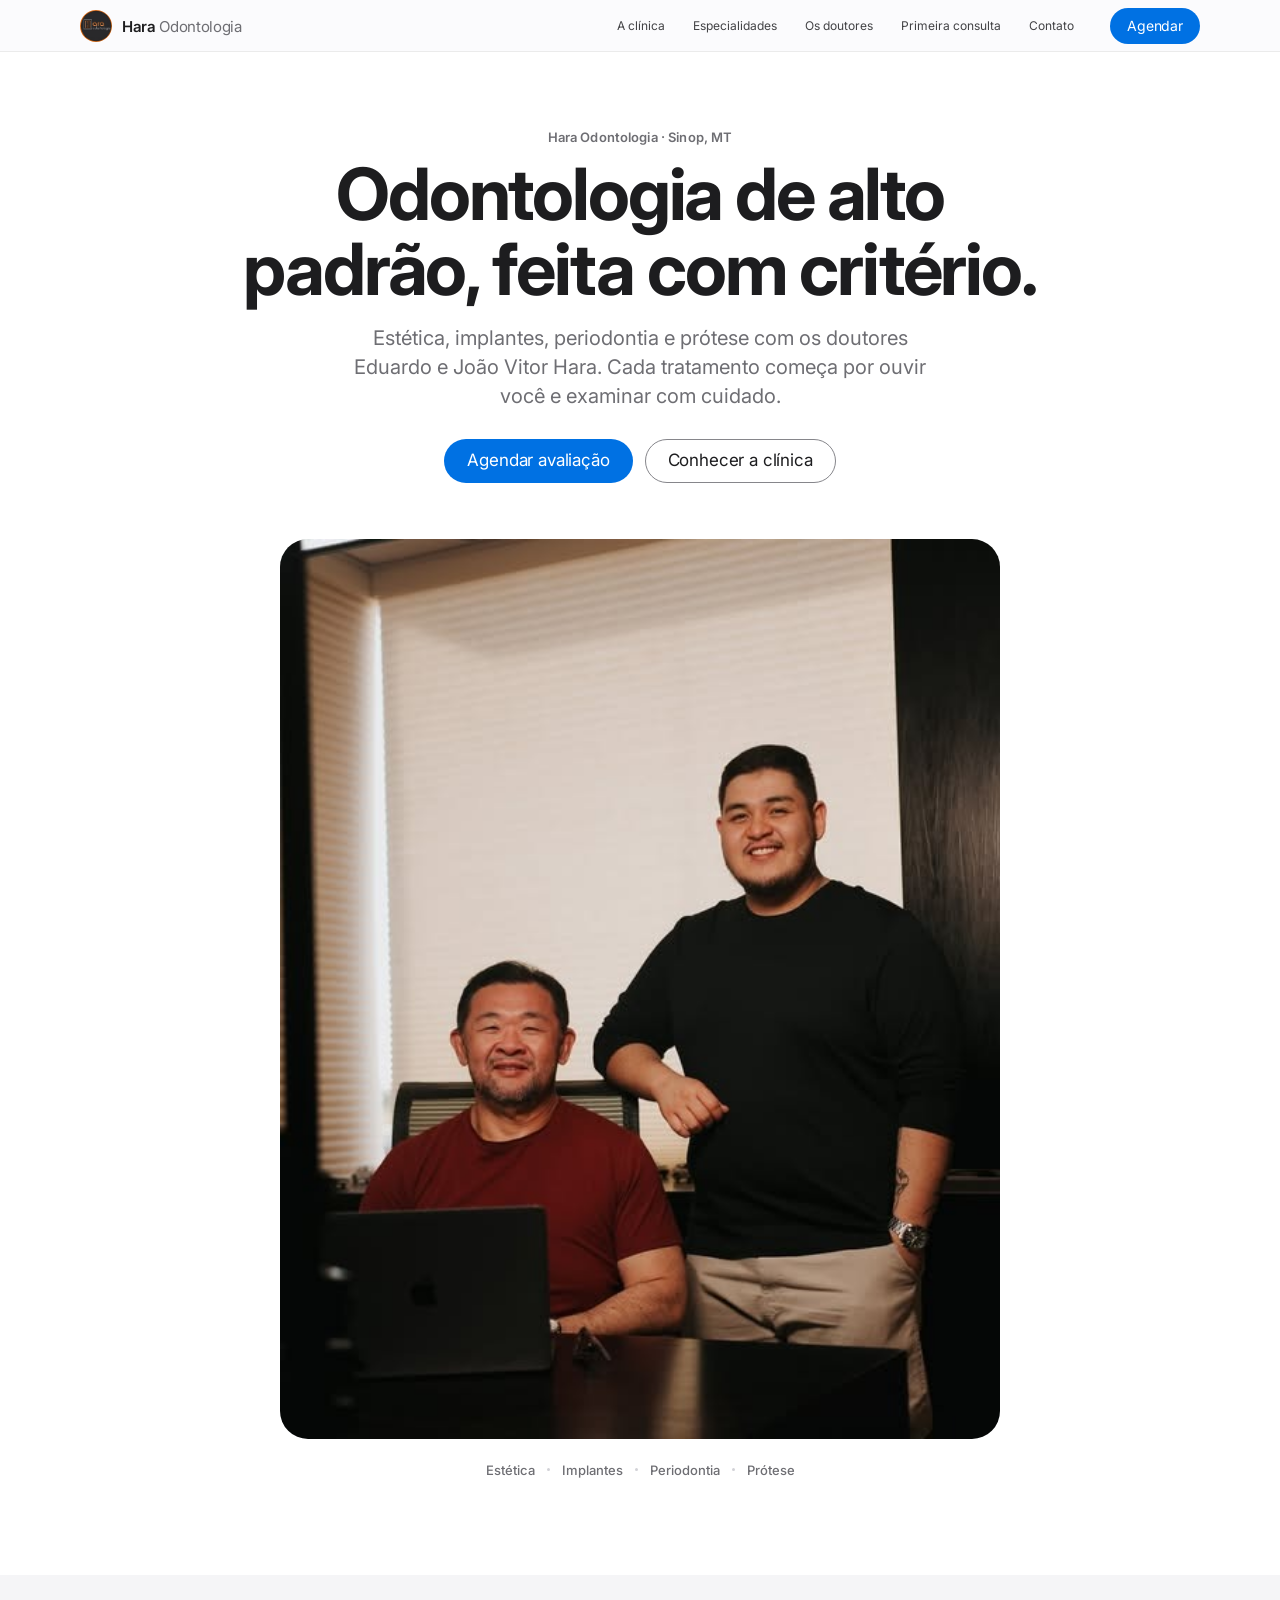
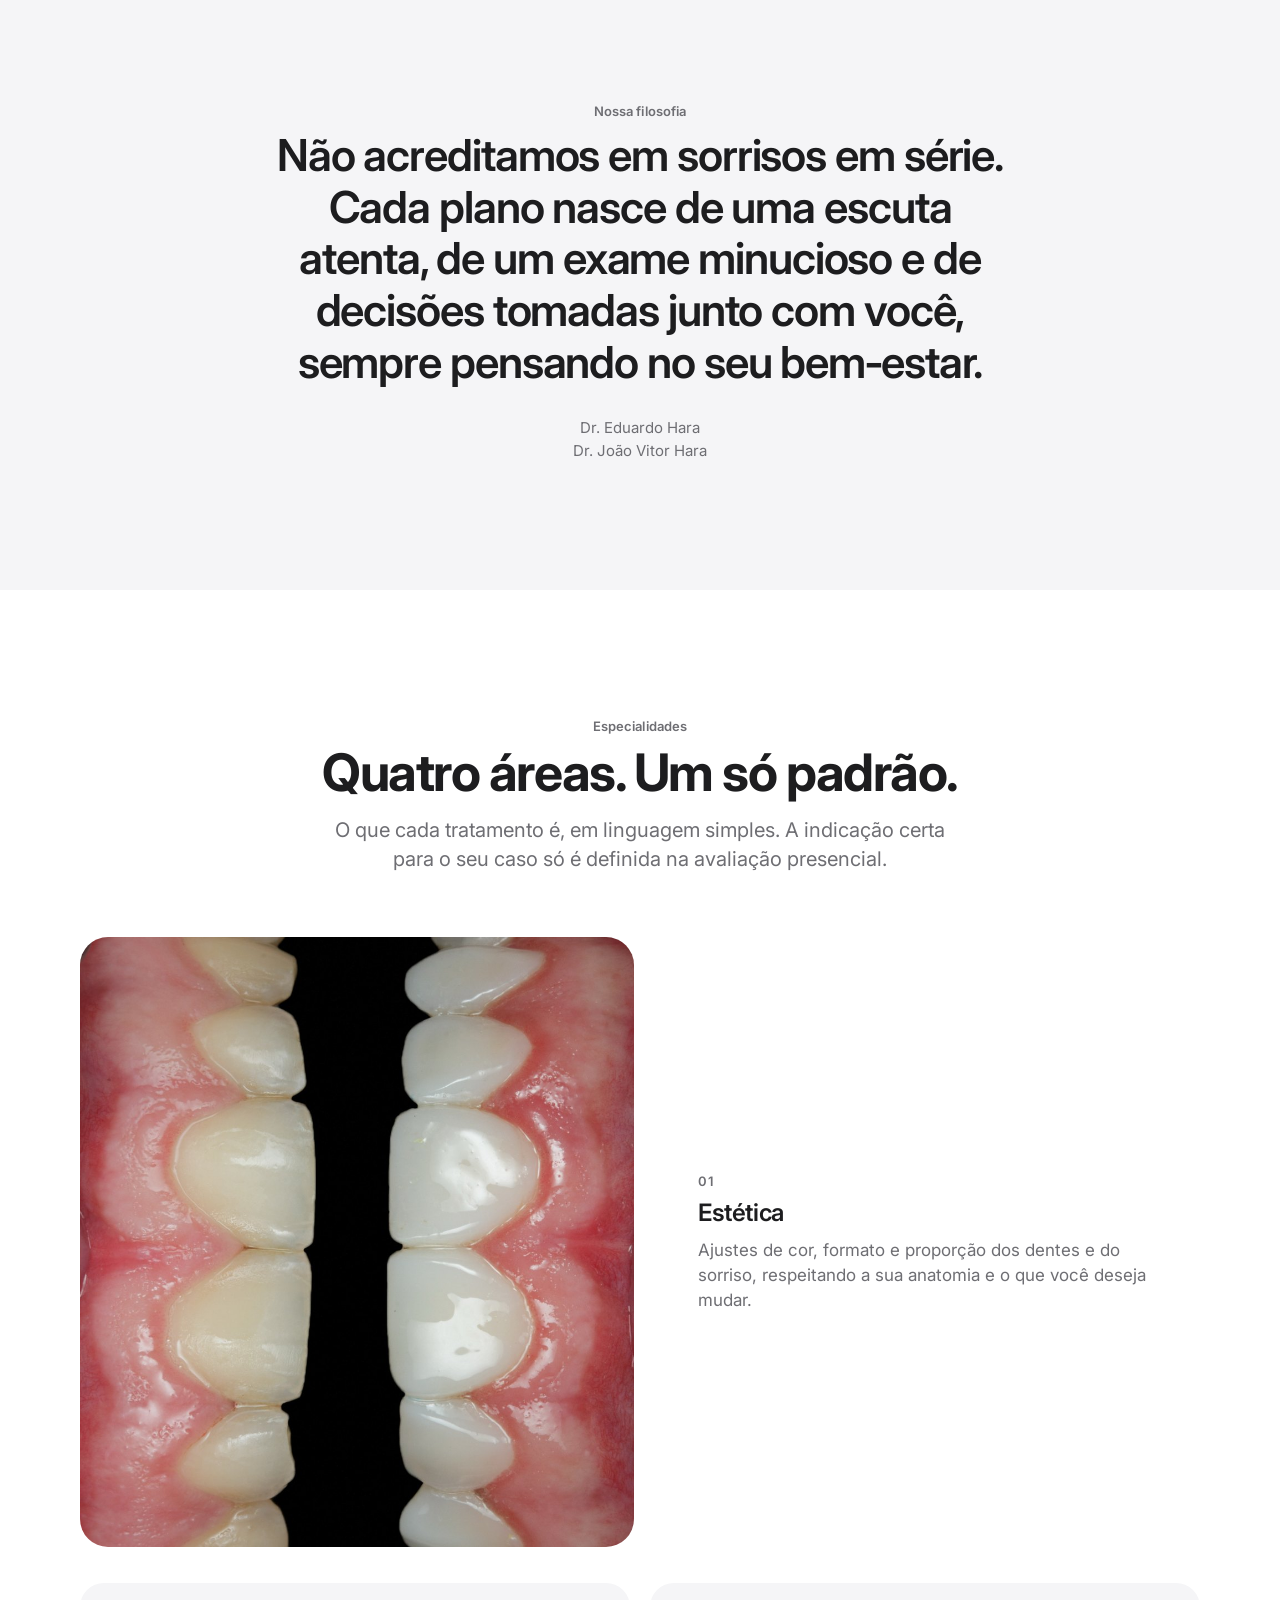
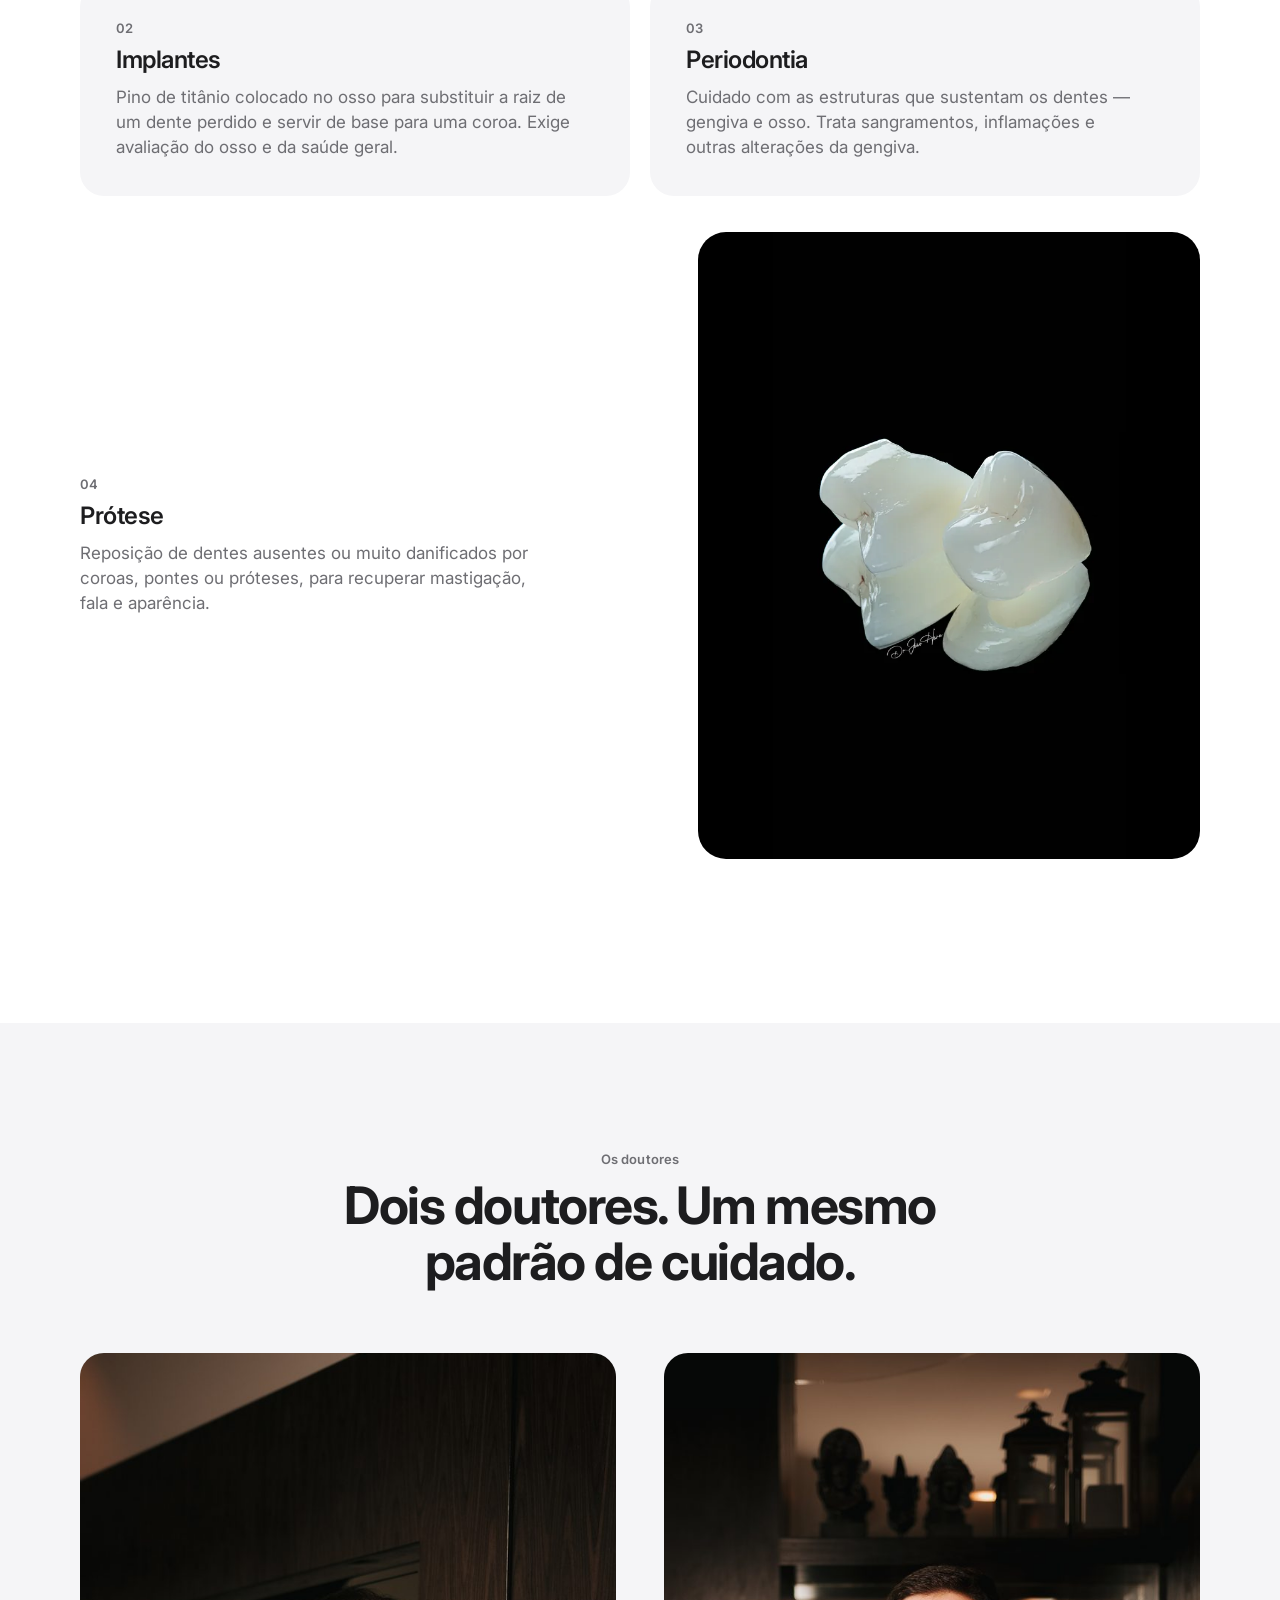
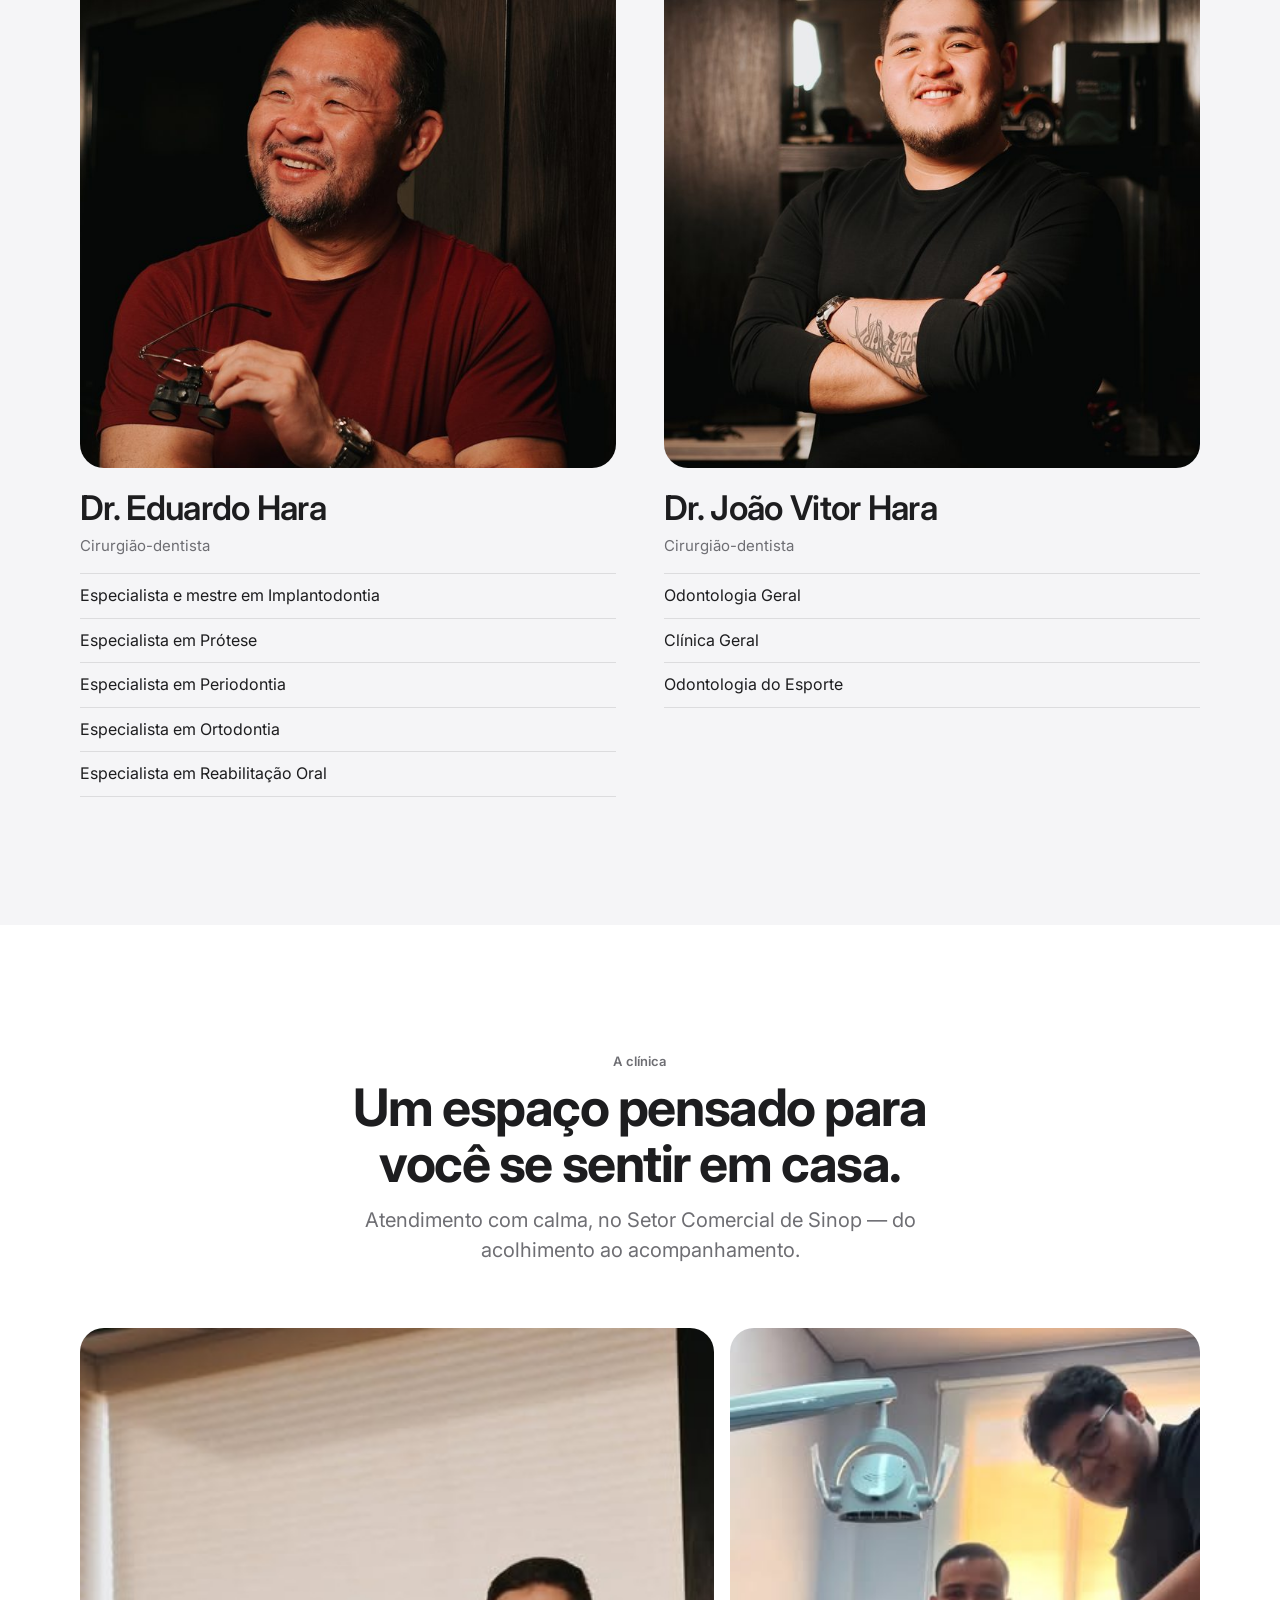
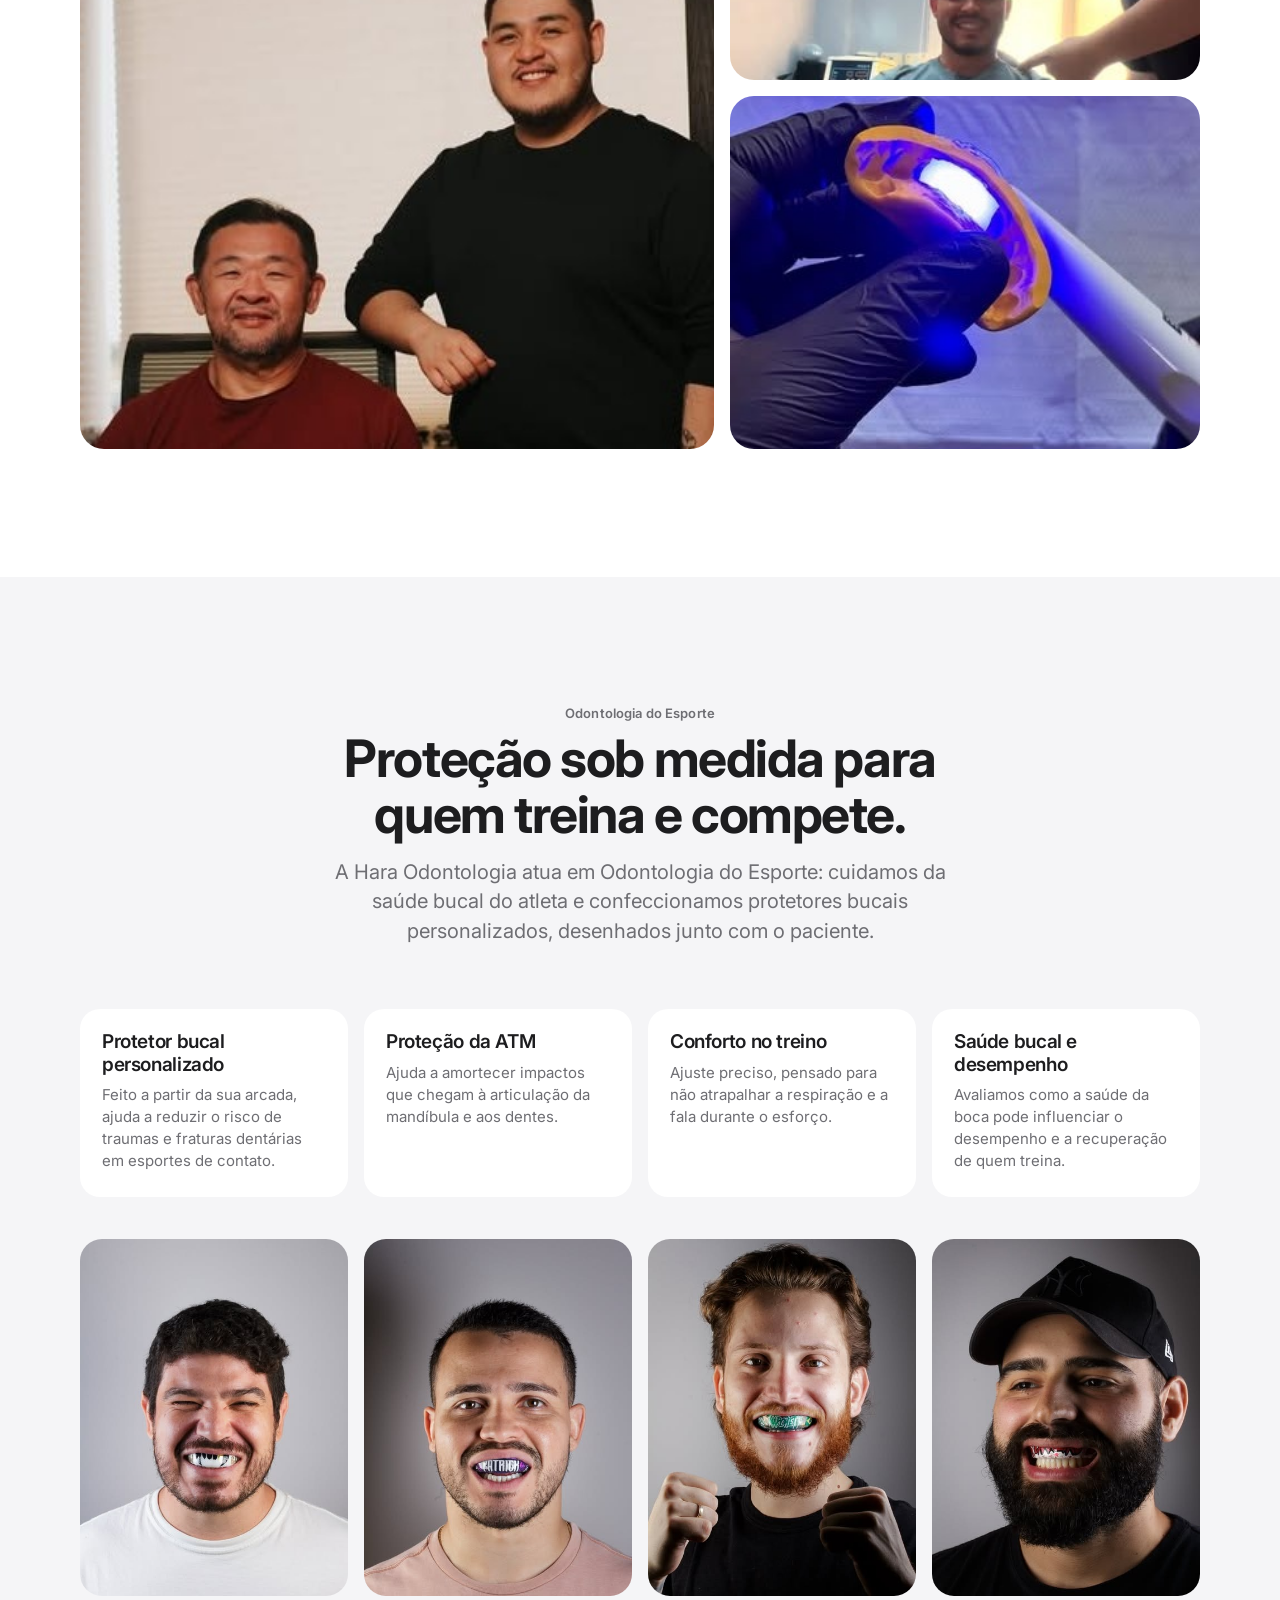
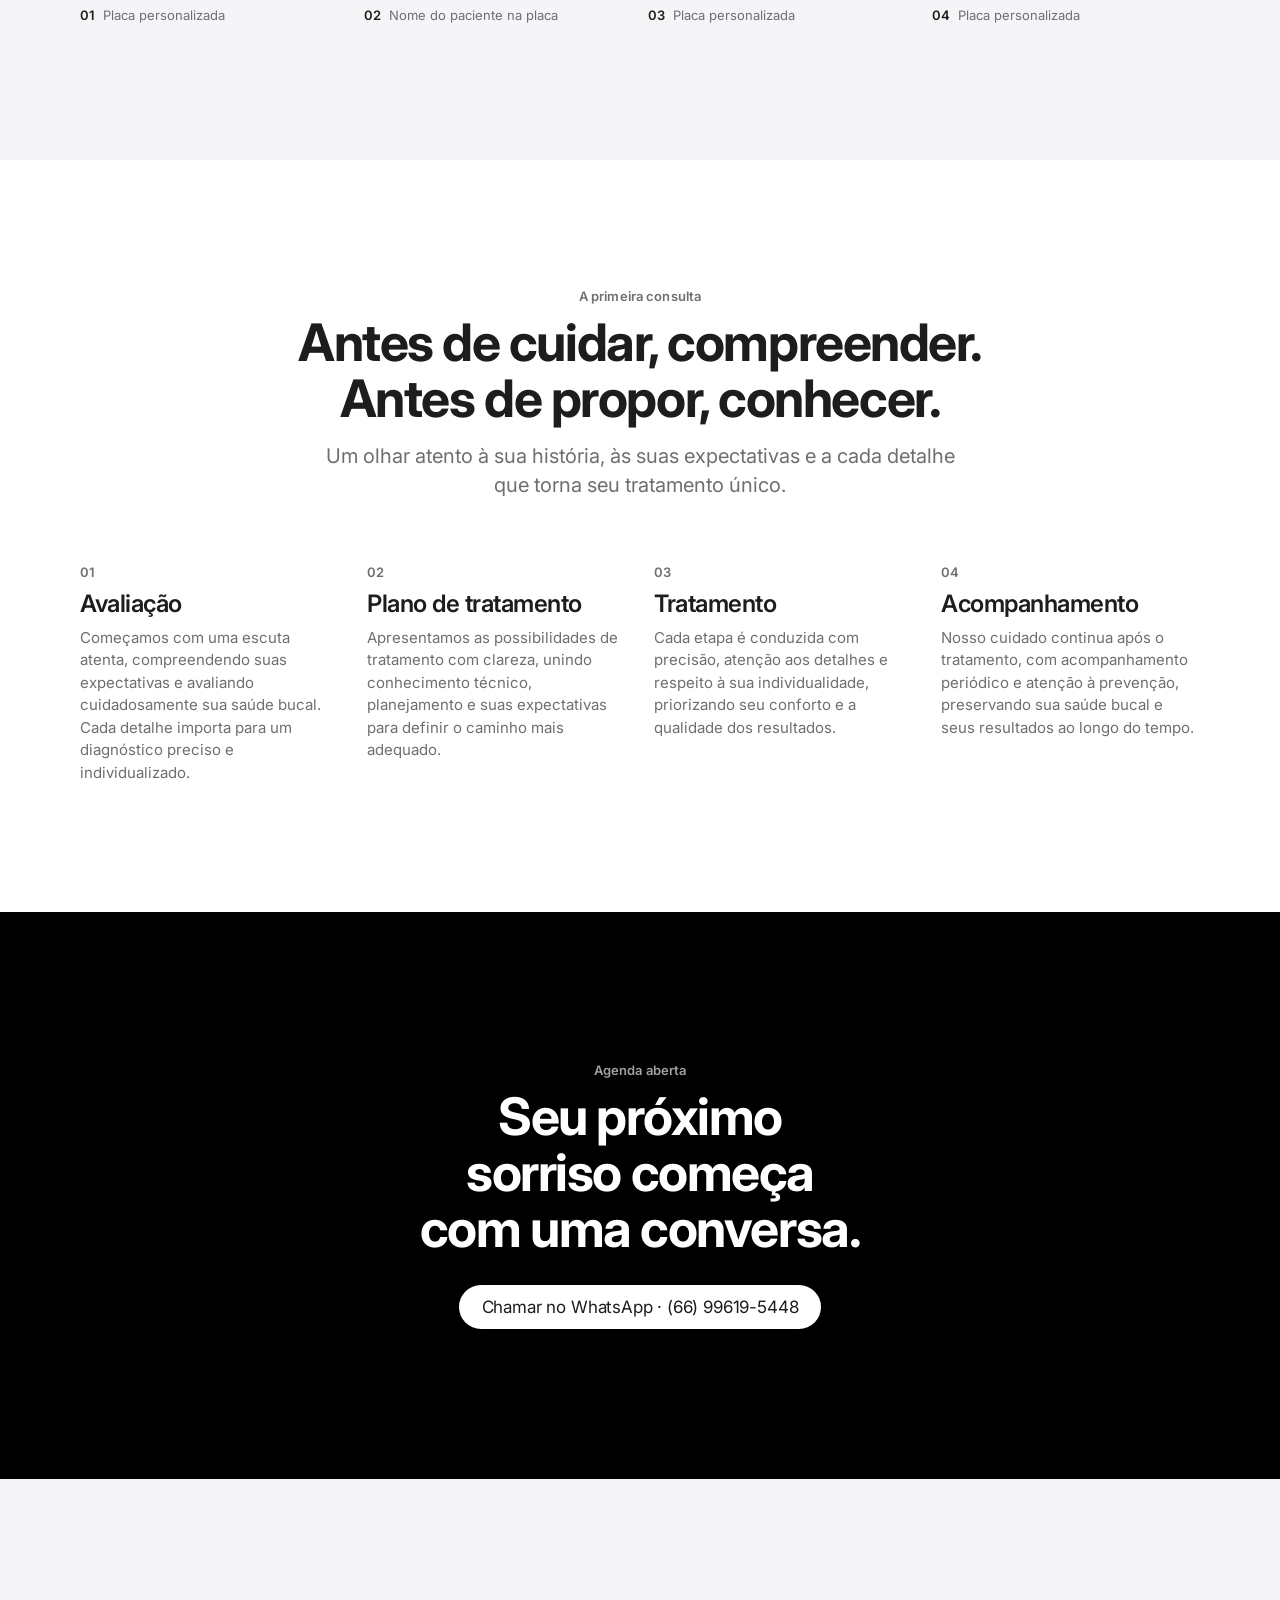
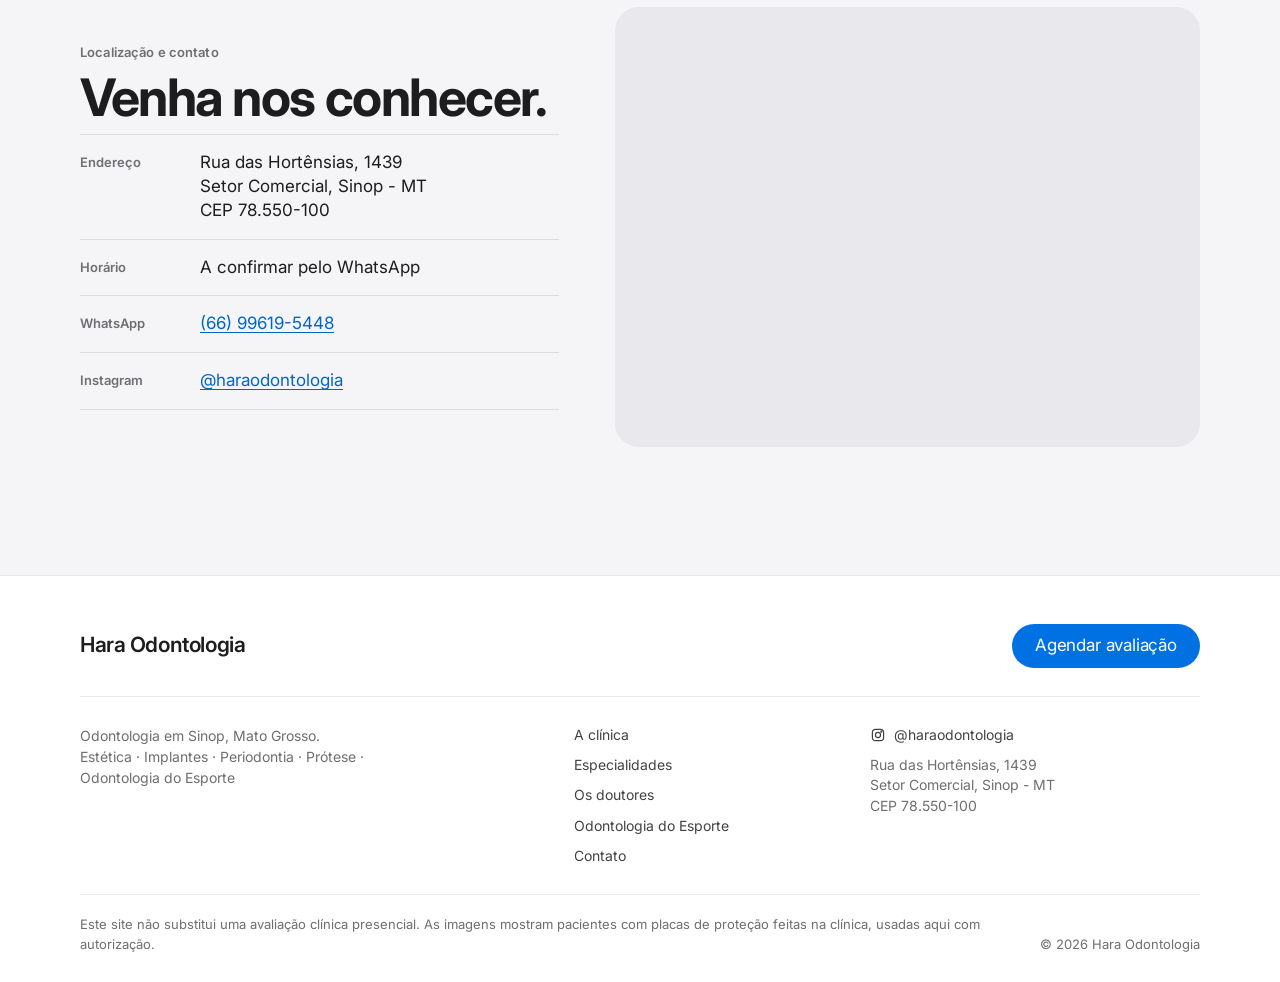
==== commit f1c88fa8: "Redesenha o site com tipografia e layout mais limpos. Troca a composição editorial por uma página cl" ====
--- a/index.html
+++ b/index.html
@@ -7,8 +7,7 @@
   <meta name="description" content="Dentista em Sinop-MT: estética, implantes, periodontia, prótese e Odontologia do Esporte com os doutores Eduardo Hara e João Vitor Hara. Agende pelo WhatsApp.">
   <link rel="canonical" href="https://haraodontologia.com.br/">
   <meta name="robots" content="index, follow, max-image-preview:large">
-  <meta name="theme-color" content="#f5f5f7">
-  <meta name="color-scheme" content="light">
+  <meta name="theme-color" content="#fbfbfd">
   <meta name="google-site-verification" content="2xSVceuhL1mnDP8ZiSya4FTEMyY4I6LVE78lKhFYuyc" />
   <meta name="geo.region" content="BR-MT">
   <meta name="geo.placename" content="Sinop">
@@ -34,7 +33,8 @@
   <link rel="preload" as="image" href="assets/img/hero.jpg" fetchpriority="high">
   <link rel="preconnect" href="https://fonts.googleapis.com">
   <link rel="preconnect" href="https://fonts.gstatic.com" crossorigin>
-  <link rel="stylesheet" href="https://fonts.googleapis.com/css2?family=Inter:wght@400;500;600;700&display=swap">
+  <link rel="preload" as="style" href="https://fonts.googleapis.com/css2?family=Inter:wght@400;500;600;700&display=swap">
+  <link href="https://fonts.googleapis.com/css2?family=Inter:wght@400;500;600;700&display=swap" rel="stylesheet">
   <link rel="stylesheet" href="styles.css?v=8">
 
   <script type="application/ld+json">
@@ -251,27 +251,27 @@
   </script>
   <!-- End Meta Pixel Code -->
   <script src="tracking.js" defer></script>
+  <script>document.documentElement.classList.add('js');</script>
 </head>
 <body>
-  <noscript><img height="1" width="1" style="display:none" alt="" src="https://www.facebook.com/tr?id=1127389279664783&ev=PageView&noscript=1"></noscript>
+  <noscript><img height="1" width="1" style="display:none" alt="" src="https://www.facebook.com/tr?id=1127389279664783&ev=PageView&noscript=1"><style>.reveal{opacity:1!important;transform:none!important}</style></noscript>
   <a class="skip" href="#conteudo">Ir para o conteúdo</a>
 
   <header class="nav" id="nav">
     <div class="nav__in">
       <a class="brand" href="#topo" aria-label="Hara Odontologia, início">
-        <img class="brand__logo" src="assets/img/avatar.jpg" alt="Logo da Hara Odontologia" width="150" height="150">
-        <span class="brand__name">Hara<small>Odontologia</small></span>
+        <img class="brand__logo" src="assets/img/avatar.jpg" alt="" width="150" height="150">
+        <span class="brand__name">Hara <span>Odontologia</span></span>
       </a>
       <nav class="nav__links" id="menu" aria-label="Principal">
-        <a href="#manifesto"><span>01</span>A clínica</a>
-        <a href="#especialidades"><span>02</span>Especialidades</a>
-        <a href="#doutores"><span>03</span>Os doutores</a>
-        <a href="#consulta"><span>04</span>Primeira consulta</a>
-        <a href="#contato"><span>05</span>Contato</a>
-        <a class="btn btn--solid nav__cta nav__cta--menu" href="https://wa.me/5566996195448?text=Ol%C3%A1%2C%20gostaria%20de%20agendar%20uma%20consulta" target="_blank" rel="noopener">Agendar</a>
+        <a href="#manifesto">A clínica</a>
+        <a href="#especialidades">Especialidades</a>
+        <a href="#doutores">Os doutores</a>
+        <a href="#consulta">Primeira consulta</a>
+        <a href="#contato">Contato</a>
       </nav>
-      <div class="nav__end">
-        <a class="btn btn--solid btn--sm nav__cta nav__cta--bar" href="https://wa.me/5566996195448?text=Ol%C3%A1%2C%20gostaria%20de%20agendar%20uma%20consulta" target="_blank" rel="noopener">Agendar</a>
+      <div class="nav__tools">
+        <a class="btn btn--solid btn--sm nav__cta" href="https://wa.me/5566996195448?text=Ol%C3%A1%2C%20gostaria%20de%20agendar%20uma%20consulta" target="_blank" rel="noopener">Agendar</a>
         <button class="nav__toggle" id="toggle" type="button" aria-expanded="false" aria-controls="menu" aria-label="Abrir menu">
           <span></span><span></span>
         </button>
@@ -280,125 +280,125 @@
   </header>
 
   <main id="conteudo">
-    <!-- HERO -->
     <section class="hero" id="topo">
-      <div class="wrap hero__in">
-        <p class="kicker hero__kicker" data-in>Hara Odontologia · Sinop, MT</p>
-        <h1 class="hero__title" data-in>Odontologia<br>de alto padrão,<br>feita com <em>critério.</em></h1>
-        <p class="sub hero__lede" data-in>Estética, implantes, periodontia e prótese com os doutores Eduardo e João Vitor Hara. Cada tratamento começa por ouvir você e examinar com cuidado.</p>
-        <div class="hero__ctas" data-in>
+      <div class="hero__copy">
+        <p class="eyebrow">Hara Odontologia · Sinop, MT</p>
+        <h1>Odontologia de alto padrão, feita com critério.</h1>
+        <p class="sub">Estética, implantes, periodontia e prótese com os doutores Eduardo e João Vitor Hara. Cada tratamento começa por ouvir você e examinar com cuidado.</p>
+        <div class="hero__ctas">
           <a class="btn btn--solid" href="https://wa.me/5566996195448?text=Ol%C3%A1%2C%20gostaria%20de%20agendar%20uma%20consulta" target="_blank" rel="noopener">Agendar avaliação</a>
           <a class="btn btn--line" href="#manifesto">Conhecer a clínica</a>
         </div>
       </div>
-      <div class="wrap">
-        <div class="hero__media" data-in>
-          <img src="assets/img/hero.jpg" alt="Dr. Eduardo Hara e Dr. João Vitor Hara no consultório da clínica" width="512" height="640" fetchpriority="high">
-        </div>
-        <div class="hero__bar" data-in>
-          <p class="hero__services"><span>Estética</span><span>Implantes</span><span>Periodontia</span><span>Prótese</span></p>
-          <a class="hero__scroll" href="#manifesto" aria-label="Rolar para o conteúdo">Role</a>
-        </div>
-      </div>
-    </section>
-
-    <!-- MANIFESTO -->
+      <figure class="hero__photo">
+        <img src="assets/img/hero.jpg" alt="Dr. Eduardo Hara e Dr. João Vitor Hara no consultório da clínica" width="512" height="640" fetchpriority="high">
+      </figure>
+      <ul class="hero__services">
+        <li>Estética</li>
+        <li>Implantes</li>
+        <li>Periodontia</li>
+        <li>Prótese</li>
+      </ul>
+    </section>
+
     <section class="manifesto" id="manifesto">
       <div class="wrap manifesto__in">
-        <p class="kicker reveal">Nossa filosofia</p>
-        <p class="manifesto__text reveal">Não acreditamos em sorrisos em série. Cada plano nasce de uma escuta atenta, de um exame minucioso e de decisões tomadas <em>junto com você</em>, sempre pensando no seu bem-estar.</p>
-        <div class="manifesto__sign reveal">
-          <p>Dr. Eduardo Hara<br>Dr. João Vitor Hara</p>
-        </div>
-      </div>
-    </section>
-
-    <!-- ESPECIALIDADES -->
+        <p class="eyebrow reveal">Nossa filosofia</p>
+        <p class="manifesto__text reveal">Não acreditamos em sorrisos em série. Cada plano nasce de uma escuta atenta, de um exame minucioso e de decisões tomadas junto com você, sempre pensando no seu bem&#8209;estar.</p>
+        <p class="manifesto__sign reveal">Dr. Eduardo Hara<br>Dr. João Vitor Hara</p>
+      </div>
+    </section>
+
     <section class="spec" id="especialidades">
       <div class="wrap">
         <header class="section-head">
-          <p class="kicker reveal">Especialidades</p>
-          <h2 class="h2 reveal">Quatro áreas.<br>Um só <em>padrão</em>.</h2>
-          <p class="sub reveal">O que cada tratamento é, em linguagem simples. A indicação certa para o seu caso só é definida na avaliação presencial.</p>
+          <p class="eyebrow reveal">Especialidades</p>
+          <h2 class="reveal">Quatro áreas. Um só padrão.</h2>
+          <p class="lede reveal">O que cada tratamento é, em linguagem simples. A indicação certa para o seu caso só é definida na avaliação presencial.</p>
         </header>
-        <ol class="spec__list">
-          <li class="spec__row reveal" data-k="0">
-            <div class="spec__copy">
-              <span class="spec__n">01</span>
-              <h3 class="spec__name">Estética</h3>
-              <p>Ajustes de cor, formato e proporção dos dentes e do sorriso, respeitando a sua anatomia e o que você deseja mudar.</p>
-            </div>
-            <div class="spec__media">
-              <img src="assets/img/estetica-casos.jpg" alt="Caso de estética dental: antes e depois do sorriso" width="1000" height="1100" loading="lazy">
-            </div>
-          </li>
-          <li class="spec__row reveal" data-k="1">
-            <div class="spec__copy">
-              <span class="spec__n">02</span>
-              <h3 class="spec__name">Implantes</h3>
-              <p>Pino de titânio colocado no osso para substituir a raiz de um dente perdido e servir de base para uma coroa. Exige avaliação do osso e da saúde geral.</p>
-            </div>
-          </li>
-          <li class="spec__row reveal" data-k="2">
-            <div class="spec__copy">
-              <span class="spec__n">03</span>
-              <h3 class="spec__name">Periodontia</h3>
-              <p>Cuidado com as estruturas que sustentam os dentes — gengiva e osso. Trata sangramentos, inflamações e outras alterações da gengiva.</p>
-            </div>
-          </li>
-          <li class="spec__row reveal" data-k="3">
-            <div class="spec__copy">
-              <span class="spec__n">04</span>
-              <h3 class="spec__name">Prótese</h3>
-              <p>Reposição de dentes ausentes ou muito danificados por coroas, pontes ou próteses, para recuperar mastigação, fala e aparência.</p>
-            </div>
-            <div class="spec__media">
-              <img src="assets/img/protese.webp" alt="Coroas de cerâmica confeccionadas pelo Dr. João Vitor Hara" width="563" height="1000" loading="lazy">
-            </div>
-          </li>
-        </ol>
-      </div>
-    </section>
-
-    <!-- DOUTORES -->
+
+        <article class="feature reveal">
+          <figure class="feature__media">
+            <img src="assets/img/estetica-casos.jpg" alt="Caso de estética dental: antes e depois do sorriso" width="1000" height="1100" loading="lazy">
+          </figure>
+          <div class="feature__copy">
+            <span class="idx">01</span>
+            <h3>Estética</h3>
+            <p>Ajustes de cor, formato e proporção dos dentes e do sorriso, respeitando a sua anatomia e o que você deseja mudar.</p>
+          </div>
+        </article>
+
+        <div class="spec__pair">
+          <article class="tile reveal">
+            <span class="idx">02</span>
+            <h3>Implantes</h3>
+            <p>Pino de titânio colocado no osso para substituir a raiz de um dente perdido e servir de base para uma coroa. Exige avaliação do osso e da saúde geral.</p>
+          </article>
+          <article class="tile reveal">
+            <span class="idx">03</span>
+            <h3>Periodontia</h3>
+            <p>Cuidado com as estruturas que sustentam os dentes — gengiva e osso. Trata sangramentos, inflamações e outras alterações da gengiva.</p>
+          </article>
+        </div>
+
+        <article class="feature feature--flip reveal">
+          <figure class="feature__media feature__media--contain">
+            <img src="assets/img/protese.webp" alt="Coroas de cerâmica confeccionadas pelo Dr. João Vitor Hara" width="563" height="1000" loading="lazy">
+          </figure>
+          <div class="feature__copy">
+            <span class="idx">04</span>
+            <h3>Prótese</h3>
+            <p>Reposição de dentes ausentes ou muito danificados por coroas, pontes ou próteses, para recuperar mastigação, fala e aparência.</p>
+          </div>
+        </article>
+      </div>
+    </section>
+
     <section class="docs" id="doutores">
       <div class="wrap">
         <header class="section-head">
-          <p class="kicker reveal">Os doutores</p>
-          <h2 class="h2 reveal">Dois doutores.<br>Um mesmo <em>padrão</em> de cuidado.</h2>
+          <p class="eyebrow reveal">Os doutores</p>
+          <h2 class="reveal">Dois doutores. Um mesmo padrão de cuidado.</h2>
         </header>
         <div class="docs__grid">
-          <article class="doc reveal">
+          <article class="doc reveal" id="dr-eduardo-hara">
             <div class="doc__photo"><img src="assets/img/dr-eduardo-v2.jpg" alt="Retrato do Dr. Eduardo Hara" width="720" height="1410" loading="lazy"></div>
             <div class="doc__body">
-              <span class="doc__idx">I</span>
-              <h3 class="doc__name">Dr. Eduardo <em>Hara</em></h3>
+              <h3 class="doc__name">Dr. Eduardo Hara</h3>
               <p class="doc__role">Cirurgião-dentista</p>
               <!-- TODO: CRO -->
-              <ul class="doc__tags"><li>Especialista e mestre em Implantodontia</li><li>Especialista em Prótese</li><li>Especialista em Periodontia</li><li>Especialista em Ortodontia</li><li>Especialista em Reabilitação Oral</li></ul>
+              <ul class="doc__tags">
+                <li>Especialista e mestre em Implantodontia</li>
+                <li>Especialista em Prótese</li>
+                <li>Especialista em Periodontia</li>
+                <li>Especialista em Ortodontia</li>
+                <li>Especialista em Reabilitação Oral</li>
+              </ul>
             </div>
           </article>
-          <article class="doc reveal">
+          <article class="doc reveal" id="dr-joao-vitor-hara">
             <div class="doc__photo"><img src="assets/img/dr-joao-v2.jpg" alt="Retrato do Dr. João Vitor Hara" width="720" height="1410" loading="lazy"></div>
             <div class="doc__body">
-              <span class="doc__idx">II</span>
-              <h3 class="doc__name">Dr. João Vitor <em>Hara</em></h3>
+              <h3 class="doc__name">Dr. João Vitor Hara</h3>
               <p class="doc__role">Cirurgião-dentista</p>
               <!-- TODO: CRO -->
-              <ul class="doc__tags"><li>Odontologia Geral</li><li>Clínica Geral</li><li>Odontologia do Esporte</li></ul>
+              <ul class="doc__tags">
+                <li>Odontologia Geral</li>
+                <li>Clínica Geral</li>
+                <li>Odontologia do Esporte</li>
+              </ul>
             </div>
           </article>
         </div>
       </div>
     </section>
 
-    <!-- CLÍNICA -->
     <section class="clinic" id="clinica">
       <div class="wrap">
         <header class="section-head">
-          <p class="kicker reveal">A clínica</p>
-          <h2 class="h2 reveal">Um espaço pensado para você se sentir <em>em casa</em>.</h2>
-          <p class="sub reveal">Atendimento com calma, no Setor Comercial de Sinop — do acolhimento ao acompanhamento.</p>
+          <p class="eyebrow reveal">A clínica</p>
+          <h2 class="reveal">Um espaço pensado para você se sentir em casa.</h2>
+          <p class="lede reveal">Atendimento com calma, no Setor Comercial de Sinop — do acolhimento ao acompanhamento.</p>
         </header>
         <div class="clinic__grid">
           <figure class="clinic__a reveal"><img src="assets/img/clinica-04.jpg" alt="Dr. Eduardo Hara e Dr. João Vitor Hara no consultório da clínica" width="460" height="460" loading="lazy"></figure>
@@ -408,13 +408,12 @@
       </div>
     </section>
 
-    <!-- PLACAS -->
     <section class="plates" id="placas">
       <div class="wrap">
         <header class="section-head">
-          <p class="kicker reveal">Odontologia do Esporte</p>
-          <h2 class="h2 reveal">Proteção sob medida para quem <em>treina e compete</em>.</h2>
-          <p class="sub reveal">A Hara Odontologia atua em Odontologia do Esporte: cuidamos da saúde bucal do atleta e confeccionamos protetores bucais personalizados, desenhados junto com o paciente.</p>
+          <p class="eyebrow reveal">Odontologia do Esporte</p>
+          <h2 class="reveal">Proteção sob medida para quem treina e compete.</h2>
+          <p class="lede reveal">A Hara Odontologia atua em Odontologia do Esporte: cuidamos da saúde bucal do atleta e confeccionamos protetores bucais personalizados, desenhados junto com o paciente.</p>
         </header>
         <ul class="plates__points" aria-label="Por que a Odontologia do Esporte importa">
           <li class="reveal"><h3>Protetor bucal personalizado</h3><p>Feito a partir da sua arcada, ajuda a reduzir o risco de traumas e fraturas dentárias em esportes de contato.</p></li>
@@ -422,53 +421,48 @@
           <li class="reveal"><h3>Conforto no treino</h3><p>Ajuste preciso, pensado para não atrapalhar a respiração e a fala durante o esforço.</p></li>
           <li class="reveal"><h3>Saúde bucal e desempenho</h3><p>Avaliamos como a saúde da boca pode influenciar o desempenho e a recuperação de quem treina.</p></li>
         </ul>
-        <div class="plates__rail" role="list">
-          <figure class="plate reveal" role="listitem"><div class="plate__img"><img src="assets/img/retrato-01.jpg" alt="Paciente sorrindo com placa de proteção estampada" width="480" height="640" loading="lazy"></div><figcaption><span>01</span>Placa personalizada</figcaption></figure>
-          <figure class="plate reveal" role="listitem"><div class="plate__img"><img src="assets/img/retrato-02.jpg" alt="Placa de proteção roxa com o nome do paciente gravado" width="480" height="640" loading="lazy"></div><figcaption><span>02</span>Nome do paciente na placa</figcaption></figure>
-          <figure class="plate reveal" role="listitem"><div class="plate__img"><img src="assets/img/retrato-03.jpg" alt="Paciente em pose de luta com placa verde e preta" width="480" height="640" loading="lazy"></div><figcaption><span>03</span>Placa personalizada</figcaption></figure>
-          <figure class="plate reveal" role="listitem"><div class="plate__img"><img src="assets/img/retrato-04.jpg" alt="Paciente com placa de proteção personalizada" width="480" height="640" loading="lazy"></div><figcaption><span>04</span>Placa personalizada</figcaption></figure>
-        </div>
-      </div>
-    </section>
-
-    <!-- PRIMEIRA CONSULTA -->
+      </div>
+      <div class="plates__rail" role="list">
+        <figure class="plate reveal" role="listitem"><div class="plate__img"><img src="assets/img/retrato-01.jpg" alt="Paciente sorrindo com placa de proteção estampada" width="480" height="640" loading="lazy"></div><figcaption><span>01</span>Placa personalizada</figcaption></figure>
+        <figure class="plate reveal" role="listitem"><div class="plate__img"><img src="assets/img/retrato-02.jpg" alt="Placa de proteção roxa com o nome do paciente gravado" width="480" height="640" loading="lazy"></div><figcaption><span>02</span>Nome do paciente na placa</figcaption></figure>
+        <figure class="plate reveal" role="listitem"><div class="plate__img"><img src="assets/img/retrato-03.jpg" alt="Paciente em pose de luta com placa verde e preta" width="480" height="640" loading="lazy"></div><figcaption><span>03</span>Placa personalizada</figcaption></figure>
+        <figure class="plate reveal" role="listitem"><div class="plate__img"><img src="assets/img/retrato-04.jpg" alt="Paciente com placa de proteção personalizada" width="480" height="640" loading="lazy"></div><figcaption><span>04</span>Placa personalizada</figcaption></figure>
+      </div>
+    </section>
+
     <section class="steps" id="consulta">
       <div class="wrap">
         <header class="section-head">
-          <p class="kicker reveal">A primeira consulta</p>
-          <h2 class="h2 reveal">Antes de cuidar, compreender.<br>Antes de propor, <em>conhecer</em>.</h2>
-          <p class="sub reveal">Um olhar atento à sua história, às suas expectativas e a cada detalhe que torna seu tratamento único.</p>
+          <p class="eyebrow reveal">A primeira consulta</p>
+          <h2 class="reveal">Antes de cuidar, compreender. Antes de propor, conhecer.</h2>
+          <p class="lede reveal">Um olhar atento à sua história, às suas expectativas e a cada detalhe que torna seu tratamento único.</p>
         </header>
-        <ol class="timeline" id="timeline">
-          <li class="tl reveal"><span class="tl__n">01</span><div><h3>Avaliação</h3><p>Começamos com uma escuta atenta, compreendendo suas expectativas e avaliando cuidadosamente sua saúde bucal. Cada detalhe importa para um diagnóstico preciso e individualizado.</p></div></li>
-          <li class="tl reveal"><span class="tl__n">02</span><div><h3>Plano de tratamento</h3><p>Apresentamos as possibilidades de tratamento com clareza, unindo conhecimento técnico, planejamento e suas expectativas para definir o caminho mais adequado.</p></div></li>
-          <li class="tl reveal"><span class="tl__n">03</span><div><h3>Tratamento</h3><p>Cada etapa é conduzida com precisão, atenção aos detalhes e respeito à sua individualidade, priorizando seu conforto e a qualidade dos resultados.</p></div></li>
-          <li class="tl reveal"><span class="tl__n">04</span><div><h3>Acompanhamento</h3><p>Nosso cuidado continua após o tratamento, com acompanhamento periódico e atenção à prevenção, preservando sua saúde bucal e seus resultados ao longo do tempo.</p></div></li>
+        <ol class="timeline">
+          <li class="tl reveal"><span class="tl__n">01</span><h3>Avaliação</h3><p>Começamos com uma escuta atenta, compreendendo suas expectativas e avaliando cuidadosamente sua saúde bucal. Cada detalhe importa para um diagnóstico preciso e individualizado.</p></li>
+          <li class="tl reveal"><span class="tl__n">02</span><h3>Plano de tratamento</h3><p>Apresentamos as possibilidades de tratamento com clareza, unindo conhecimento técnico, planejamento e suas expectativas para definir o caminho mais adequado.</p></li>
+          <li class="tl reveal"><span class="tl__n">03</span><h3>Tratamento</h3><p>Cada etapa é conduzida com precisão, atenção aos detalhes e respeito à sua individualidade, priorizando seu conforto e a qualidade dos resultados.</p></li>
+          <li class="tl reveal"><span class="tl__n">04</span><h3>Acompanhamento</h3><p>Nosso cuidado continua após o tratamento, com acompanhamento periódico e atenção à prevenção, preservando sua saúde bucal e seus resultados ao longo do tempo.</p></li>
         </ol>
       </div>
     </section>
 
-    <!-- CTA FINAL -->
     <section class="cta" aria-labelledby="cta-t">
-      <div class="wrap cta__in">
-        <p class="kicker reveal">Agenda aberta</p>
-        <h2 class="cta__title reveal" id="cta-t">Seu próximo sorriso<br>começa com uma <em>conversa</em>.</h2>
-        <a class="btn btn--solid btn--xl reveal" href="https://wa.me/5566996195448?text=Ol%C3%A1%2C%20gostaria%20de%20agendar%20uma%20consulta" target="_blank" rel="noopener">Chamar no WhatsApp · (66) 99619-5448</a>
-      </div>
-    </section>
-
-    <!-- CONTATO -->
+      <p class="eyebrow reveal">Agenda aberta</p>
+      <h2 class="cta__title reveal" id="cta-t">Seu próximo sorriso começa com uma conversa.</h2>
+      <a class="btn btn--solid reveal" href="https://wa.me/5566996195448?text=Ol%C3%A1%2C%20gostaria%20de%20agendar%20uma%20consulta" target="_blank" rel="noopener">Chamar no WhatsApp · <span class="nowrap">(66) 99619-5448</span></a>
+    </section>
+
     <section class="contact" id="contato">
       <div class="wrap contact__grid">
         <div class="contact__txt">
-          <p class="kicker reveal">Localização e contato</p>
-          <h2 class="h2 reveal">Venha nos <em>conhecer</em>.</h2>
+          <p class="eyebrow reveal">Localização e contato</p>
+          <h2 class="reveal">Venha nos conhecer.</h2>
           <dl class="contact__list reveal">
             <div><dt>Endereço</dt><dd><address>Rua das Hortênsias, 1439<br>Setor Comercial, Sinop - MT<br>CEP 78.550-100</address></dd></div>
             <!-- TODO: horário de atendimento -->
             <div><dt>Horário</dt><dd>A confirmar pelo WhatsApp</dd></div>
-            <div><dt>WhatsApp</dt><dd><a class="ulink" href="https://wa.me/5566996195448?text=Ol%C3%A1%2C%20gostaria%20de%20agendar%20uma%20consulta" target="_blank" rel="noopener">(66) 99619-5448</a></dd></div>
-            <div><dt>Instagram</dt><dd><a class="ulink" href="https://www.instagram.com/haraodontologia/" target="_blank" rel="noopener">@haraodontologia</a></dd></div>
+            <div><dt>WhatsApp</dt><dd><a href="https://wa.me/5566996195448?text=Ol%C3%A1%2C%20gostaria%20de%20agendar%20uma%20consulta" target="_blank" rel="noopener">(66) 99619-5448</a></dd></div>
+            <div><dt>Instagram</dt><dd><a href="https://www.instagram.com/haraodontologia/" target="_blank" rel="noopener">@haraodontologia</a></dd></div>
           </dl>
         </div>
         <div class="map reveal">
@@ -481,7 +475,7 @@
   <footer class="foot">
     <div class="wrap">
       <div class="foot__top">
-        <p class="foot__word">Hara<span>.</span></p>
+        <p class="foot__brand">Hara Odontologia</p>
         <a class="btn btn--solid" href="https://wa.me/5566996195448?text=Ol%C3%A1%2C%20gostaria%20de%20agendar%20uma%20consulta" target="_blank" rel="noopener">Agendar avaliação</a>
       </div>
       <div class="foot__cols">
--- a/styles.css
+++ b/styles.css
@@ -1,208 +1,197 @@
 /*
-  Hara Odontologia — tipografia e hierarquia
-  Inspirado na clareza de apple.com: SF Pro nos aparelhos Apple, Inter nos demais.
-  Base clara, uma faixa escura, botões em pílula, ritmo amplo.
+  Hara Odontologia — visual system inspired by apple.com
+  Light surfaces, SF Pro / Inter, one blue action color, generous space.
 */
 :root {
-  --text: #1d1d1f;
+  --bg: #ffffff;
+  --bg-alt: #f5f5f7;
+  --ink: #1d1d1f;
   --muted: #6e6e73;
-  --line: rgba(0, 0, 0, 0.1);
-  --bg: #ffffff;
-  --bg-soft: #f5f5f7;
-  --bg-dark: #000000;
-  --ink-on-dark: #f5f5f7;
-  --muted-on-dark: #a1a1a6;
-  --fill: #1d1d1f;
-  --fill-hover: #000000;
-  --chip: rgba(0, 0, 0, 0.06);
-  --chip-hover: rgba(0, 0, 0, 0.1);
+  --link: #0066cc;
+  --blue: #0071e3;
+  --blue-hover: #0077ed;
+  --line: rgba(0, 0, 0, .08);
+  --hair: #d2d2d7;
+  --max: 1120px;
+  --gutter: clamp(20px, 4vw, 40px);
+  --nav: 52px;
   --font: -apple-system, BlinkMacSystemFont, "SF Pro Display", "SF Pro Text", "Helvetica Neue", Inter, sans-serif;
-  --max: 1200px;
-  --gutter: clamp(20px, 4vw, 40px);
-  --section: clamp(80px, 11vw, 140px);
-  --ease: cubic-bezier(0.22, 1, 0.36, 1);
-  --h1: clamp(2.125rem, 0.95rem + 4.2vw, 3.5rem);
-  --h2: clamp(2rem, 1.25rem + 2vw, 3.25rem);
-  --sub: clamp(1.0625rem, 0.98rem + 0.35vw, 1.375rem);
+  --ease: cubic-bezier(.4, 0, .2, 1);
+  --h1: clamp(2.25rem, 1rem + 4.8vw, 4.5rem);
+  --h2: clamp(2rem, 1.15rem + 2.6vw, 3.25rem);
+  --sub: clamp(1.0625rem, .98rem + .35vw, 1.3125rem);
 }
 
 *, *::before, *::after { box-sizing: border-box; }
 html {
   scroll-behavior: smooth;
-  scroll-padding-top: 72px;
+  scroll-padding-top: calc(var(--nav) + 12px);
   -webkit-text-size-adjust: 100%;
-  text-size-adjust: 100%;
+  color-scheme: light;
 }
 body {
   margin: 0;
   background: var(--bg);
-  color: var(--text);
-  font-family: var(--font);
-  font-size: 1.0625rem;
-  font-weight: 400;
-  line-height: 1.5;
-  letter-spacing: -0.011em;
+  color: var(--ink);
+  font: 400 17px/1.47 var(--font);
   -webkit-font-smoothing: antialiased;
   -moz-osx-font-smoothing: grayscale;
   text-rendering: optimizeLegibility;
+  overflow-x: clip;
 }
 img { display: block; max-width: 100%; height: auto; }
 h1, h2, h3, p, ul, ol, dl, dd, figure, address { margin: 0; padding: 0; }
 ul, ol { list-style: none; }
 address { font-style: normal; }
 a { color: inherit; text-decoration: none; }
-em { font-style: normal; font-weight: inherit; }
-button, input { font-family: inherit; }
-::selection { background: var(--text); color: #fff; }
-:focus-visible { outline: 2px solid var(--text); outline-offset: 3px; }
+button, a { -webkit-tap-highlight-color: transparent; }
+::selection { background: #b4d5fe; color: var(--ink); }
+:focus-visible { outline: 2px solid var(--blue); outline-offset: 3px; }
 .skip {
-  position: absolute;
-  left: 16px;
-  top: -64px;
-  z-index: 100;
-  background: var(--text);
-  color: #fff;
-  padding: 12px 16px;
-  border-radius: 980px;
+  position: absolute; left: 16px; top: -80px; z-index: 100;
+  background: var(--blue); color: #fff; padding: 12px 16px; border-radius: 12px;
 }
 .skip:focus { top: 12px; }
 .wrap {
-  width: 100%;
-  max-width: var(--max);
+  width: min(100%, calc(var(--max) + var(--gutter) * 2));
   margin-inline: auto;
   padding-inline: var(--gutter);
 }
-section[id] { scroll-margin-top: 72px; }
-
-/* ---------- escala ---------- */
-.kicker {
-  display: inline-flex;
-  align-items: center;
-  margin: 0 0 14px;
-  font-size: 0.8125rem;
+
+/* ---------- type scale ---------- */
+.eyebrow {
+  margin: 0 0 10px;
+  font-size: 13px;
   font-weight: 600;
+  letter-spacing: .01em;
   line-height: 1.3;
-  letter-spacing: 0.06em;
-  text-transform: uppercase;
-  color: var(--muted);
-}
-.h2 {
+  color: var(--muted);
+}
+h1, .h1 {
+  font-size: var(--h1);
+  font-weight: 700;
+  letter-spacing: -.03em;
+  line-height: 1.05;
+  text-wrap: balance;
+  hyphens: none;
+}
+h2, .h2 {
   font-size: var(--h2);
   font-weight: 700;
+  letter-spacing: -.028em;
   line-height: 1.08;
-  letter-spacing: -0.028em;
   text-wrap: balance;
-}
-.sub {
+  hyphens: none;
+}
+h3 {
+  font-size: clamp(1.25rem, 1.1rem + .5vw, 1.5rem);
+  font-weight: 600;
+  letter-spacing: -.02em;
+  line-height: 1.2;
+}
+.lede, .sub {
+  color: var(--muted);
   font-size: var(--sub);
   font-weight: 400;
   line-height: 1.45;
-  letter-spacing: -0.014em;
-  color: var(--muted);
-}
-.section-head {
-  max-width: 760px;
-  margin: 0 auto clamp(40px, 6vw, 72px);
-  text-align: center;
-}
-.section-head .h2 { margin-bottom: 16px; }
-.section-head .sub { max-width: 40rem; margin-inline: auto; }
-
-/* ---------- botões ---------- */
+  text-wrap: pretty;
+}
+.caption { font-size: 13px; line-height: 1.4; color: var(--muted); }
+.section-head { text-align: center; max-width: 760px; margin: 0 auto clamp(36px, 5vw, 64px); }
+.section-head h2 { margin-inline: auto; }
+.section-head .lede { max-width: 40rem; margin: 14px auto 0; }
+
+.manifesto, .spec, .docs, .clinic, .plates, .steps, .contact {
+  padding-block: clamp(80px, 10vw, 128px);
+}
+.manifesto, .docs, .plates, .contact { background: var(--bg-alt); }
+.spec, .clinic, .steps { background: var(--bg); }
+
+/* ---------- buttons ---------- */
 .btn {
   display: inline-flex;
   align-items: center;
   justify-content: center;
-  gap: 8px;
+  gap: 6px;
   min-height: 44px;
-  padding: 12px 22px;
-  border: 0;
+  padding: 10px 22px;
   border-radius: 980px;
-  font-size: 1.0625rem;
-  font-weight: 500;
-  line-height: 1.2;
-  letter-spacing: -0.015em;
+  border: 1px solid transparent;
+  font: 400 17px/1.25 var(--font);
+  letter-spacing: -.01em;
   text-align: center;
   cursor: pointer;
-  transition: background-color 0.2s var(--ease), color 0.2s var(--ease), transform 0.2s var(--ease);
-}
-.btn:hover { transform: none; }
-.btn:active { transform: scale(0.98); }
-.btn--solid { background: var(--fill); color: #fff; }
-.btn--solid:hover { background: var(--fill-hover); }
-.btn--line { background: var(--chip); color: var(--text); }
-.btn--line:hover { background: var(--chip-hover); }
-.btn--sm { min-height: 36px; padding: 7px 14px; font-size: 0.875rem; }
-.btn--xl { min-height: 52px; padding: 14px 28px; }
+  transition: background-color .2s var(--ease), border-color .2s var(--ease), color .2s var(--ease);
+}
+.btn--solid { background: var(--blue); color: #fff; }
+.btn--solid:hover { background: var(--blue-hover); }
+.btn--line { background: #fff; color: var(--ink); border-color: #86868b; }
+.btn--line:hover { background: var(--bg-alt); }
+.btn--sm { min-height: 36px; padding: 0 16px; font-size: 14px; }
+.btn .chev { font-size: 1.15em; line-height: 1; }
 
 /* ---------- header ---------- */
 .nav {
   position: fixed;
   inset: 0 0 auto;
   z-index: 60;
-  color: var(--text);
+  height: calc(var(--nav) + env(safe-area-inset-top));
+  padding-top: env(safe-area-inset-top);
   background: transparent;
-  border-bottom: 1px solid transparent;
-  transition: border-color 0.3s var(--ease);
-}
-/* Blur sits on a pseudo-element so it does not become the containing block for the fixed menu. */
+  border-bottom: 1px solid var(--line);
+}
 .nav::before {
   content: "";
   position: absolute;
   inset: 0;
-  z-index: 0;
-  background: rgba(255, 255, 255, 0.8);
+  z-index: -1;
+  background: rgba(251, 251, 253, .82);
   -webkit-backdrop-filter: saturate(180%) blur(20px);
   backdrop-filter: saturate(180%) blur(20px);
 }
-.nav.is-scrolled { border-bottom-color: var(--line); }
-.nav.is-scrolled::before { background: rgba(255, 255, 255, 0.9); }
+.nav.is-scrolled::before { background: rgba(255, 255, 255, .9); }
+.nav__in, .nav__tools { position: relative; z-index: 2; }
 .nav__in {
-  position: relative;
-  z-index: 1;
-  max-width: var(--max);
+  height: var(--nav);
+  max-width: calc(var(--max) + var(--gutter) * 2);
   margin-inline: auto;
   padding-inline: var(--gutter);
-  padding-top: env(safe-area-inset-top);
-  min-height: calc(52px + env(safe-area-inset-top));
   display: flex;
   align-items: center;
-  justify-content: space-between;
-  gap: 12px;
-}
-.brand, .nav__end { position: relative; z-index: 2; }
-.brand { display: inline-flex; align-items: center; gap: 10px; flex: none; min-height: 44px; }
+  gap: 16px;
+}
+.brand { display: inline-flex; align-items: center; gap: 10px; min-width: 0; }
 .brand__logo { width: 32px; height: 32px; border-radius: 50%; object-fit: cover; }
 .brand__name {
-  display: grid;
-  font-size: 1.0625rem;
+  font-size: 15px;
   font-weight: 600;
-  line-height: 1.05;
-  letter-spacing: -0.02em;
-}
-.brand__name small {
-  margin-top: 3px;
-  font-size: 0.6875rem;
-  font-weight: 500;
+  letter-spacing: -.022em;
   line-height: 1;
-  letter-spacing: 0.08em;
-  text-transform: uppercase;
-  color: var(--muted);
-}
-.nav__end { display: flex; align-items: center; gap: 4px; flex: none; }
+  white-space: nowrap;
+}
+.brand__name span { font-weight: 400; color: var(--muted); }
+.nav__links {
+  display: flex;
+  align-items: center;
+  gap: 28px;
+  margin-left: auto;
+  font-size: 12px;
+  line-height: 1;
+  color: var(--ink);
+}
+.nav__links a { padding: 16px 0; color: #424245; }
+.nav__links a:hover { color: var(--ink); }
+.nav__tools { display: flex; align-items: center; gap: 8px; margin-left: 20px; }
 .nav__toggle {
-  display: inline-flex;
-  align-items: center;
-  justify-content: center;
+  display: none;
   width: 44px;
   height: 44px;
   border: 0;
   border-radius: 50%;
   background: transparent;
-  color: inherit;
+  color: var(--ink);
   cursor: pointer;
   position: relative;
-  z-index: 2;
 }
 .nav__toggle span {
   position: absolute;
@@ -211,481 +200,310 @@
   height: 1.5px;
   background: currentColor;
   border-radius: 1px;
-  transition: transform 0.35s var(--ease), top 0.35s var(--ease);
+  transition: transform .3s var(--ease), top .3s var(--ease);
 }
 .nav__toggle span:first-child { top: 18px; }
 .nav__toggle span:last-child { top: 25px; }
-.nav.is-open .nav__toggle span:first-child { top: 21.5px; transform: rotate(45deg); }
-.nav.is-open .nav__toggle span:last-child { top: 21.5px; transform: rotate(-45deg); }
-.nav.is-open .nav__cta--bar { visibility: hidden; }
-
-.nav__links {
-  position: fixed;
-  inset: 0;
-  z-index: 1;
-  display: flex;
-  flex-direction: column;
-  align-items: stretch;
-  gap: 0;
-  margin: 0;
-  padding: calc(88px + env(safe-area-inset-top)) 24px 40px;
-  background: #fbfbfd;
-  visibility: hidden;
-  opacity: 0;
-  pointer-events: none;
-  overflow: auto;
-  transition: opacity 0.35s var(--ease), visibility 0.35s;
-}
-.nav.is-open .nav__links { visibility: visible; opacity: 1; pointer-events: auto; }
-.nav__links a:not(.btn) {
-  display: flex;
-  align-items: baseline;
-  gap: 14px;
-  padding: 16px 0;
-  border-bottom: 1px solid var(--line);
-  font-size: 1.75rem;
-  font-weight: 600;
-  line-height: 1.15;
-  letter-spacing: -0.025em;
-}
-.nav__links a:not(.btn) span {
-  font-size: 0.8125rem;
-  font-weight: 600;
-  letter-spacing: 0.04em;
-  color: var(--muted);
-}
-.nav__links .btn { margin-top: 28px; width: 100%; }
-
-@media (min-width: 980px) {
-  .nav__in {
-    display: grid;
-    grid-template-columns: 1fr auto 1fr;
-    align-items: center;
+.nav.is-open .nav__toggle span:first-child { top: 21px; transform: rotate(45deg); }
+.nav.is-open .nav__toggle span:last-child { top: 21px; transform: rotate(-45deg); }
+
+@media (max-width: 980px) {
+  .nav__tools { margin-left: auto; }
+  .nav__toggle { display: inline-block; }
+  .brand__name span { display: none; }
+  .nav__links {
+    position: fixed;
+    z-index: 50;
+    inset: calc(var(--nav) + env(safe-area-inset-top)) 0 0;
+    margin: 0;
+    padding: 12px var(--gutter) 32px;
+    flex-direction: column;
+    align-items: stretch;
+    gap: 0;
+    background: #fff;
+    font-size: 22px;
+    font-weight: 600;
+    letter-spacing: -.02em;
+    overflow: auto;
+    visibility: hidden;
+    opacity: 0;
+    transform: translateY(-6px);
+    pointer-events: none;
+    transition: opacity .25s var(--ease), transform .25s var(--ease), visibility .25s;
   }
-  .nav__end { justify-self: end; }
-  .nav__toggle { display: none; }
-  .nav__cta--menu { display: none; }
-  .nav__links {
-    position: static;
-    z-index: auto;
-    flex-direction: row;
-    align-items: center;
-    justify-content: center;
-    gap: 4px 26px;
-    padding: 0;
-    background: none;
-    backdrop-filter: none;
-    -webkit-backdrop-filter: none;
+  .nav.is-open .nav__links {
     visibility: visible;
     opacity: 1;
+    transform: none;
     pointer-events: auto;
-    overflow: visible;
   }
-  .nav__links a:not(.btn) {
-    display: inline-flex;
-    align-items: center;
-    gap: 0;
-    min-height: 44px;
-    padding: 0 2px;
-    border: 0;
-    font-size: 0.875rem;
-    font-weight: 400;
-    letter-spacing: -0.01em;
-    line-height: 1;
+  .nav__links a {
+    padding: 16px 0;
+    color: var(--ink);
+    border-bottom: 1px solid var(--line);
   }
-  .nav__links a:not(.btn) span { display: none; }
-  .nav__links a:not(.btn):hover { color: #000; }
+}
+@media (max-width: 380px) {
+  .nav__cta { padding-inline: 12px; }
 }
 
 /* ---------- hero ---------- */
 .hero {
-  background: var(--bg-soft);
-  padding-bottom: clamp(56px, 8vw, 96px);
-}
-.hero__in {
+  padding: calc(var(--nav) + env(safe-area-inset-top) + clamp(36px, 6vw, 80px)) 0 clamp(56px, 8vw, 96px);
   text-align: center;
-  padding-top: calc(52px + env(safe-area-inset-top) + clamp(28px, 3vw, 36px));
-}
-.hero__title {
-  max-width: 14em;
-  margin-inline: auto;
-  font-size: var(--h1);
-  font-weight: 700;
-  line-height: 1.05;
-  letter-spacing: -0.032em;
-  text-wrap: balance;
-}
-.hero__lede { max-width: 38rem; margin: 18px auto 0; }
-.hero__ctas {
+  background: var(--bg);
+}
+.hero__copy { width: min(100% - var(--gutter) * 2, 980px); margin-inline: auto; }
+.hero h1 { max-width: 14em; margin: 0 auto 16px; }
+.hero .sub { max-width: 38rem; margin: 0 auto 28px; }
+.hero__ctas { display: flex; flex-wrap: wrap; justify-content: center; align-items: center; gap: 12px; }
+.hero__photo {
+  width: min(calc(100% - var(--gutter) * 2), 720px);
+  margin: clamp(36px, 5vw, 56px) auto 0;
+  aspect-ratio: 4 / 5;
+  border-radius: 28px;
+  overflow: hidden;
+  background: var(--bg-alt);
+}
+.hero__photo img { width: 100%; height: 100%; object-fit: cover; object-position: center 20%; }
+.hero__services {
   display: flex;
-  flex-direction: column;
+  flex-wrap: wrap;
+  justify-content: center;
   align-items: center;
-  gap: 12px;
-  margin-top: 28px;
-}
-.hero__ctas .btn { width: min(100%, 320px); }
-.hero__media {
-  width: min(640px, 100%);
-  margin: clamp(36px, 5vw, 56px) auto 0;
-  border-radius: 22px;
-  overflow: hidden;
-  background: #e8e8ed;
-}
-.hero__media img { width: 100%; height: auto; }
-.hero__bar {
-  display: flex;
-  flex-direction: column;
-  align-items: center;
-  gap: 8px;
-  margin-top: 28px;
-  color: var(--muted);
-  font-size: 0.8125rem;
+  gap: 0;
+  width: min(100% - var(--gutter) * 2, 720px);
+  margin: 22px auto 0;
+  color: var(--muted);
+  font-size: 13px;
   font-weight: 500;
-  line-height: 1.35;
-  letter-spacing: -0.01em;
-}
-.hero__services { display: flex; flex-wrap: wrap; justify-content: center; }
-.hero__services span:not(:last-child)::after {
-  content: "·";
-  margin: 0 8px;
-  color: #86868b;
-}
-.hero__scroll {
-  display: inline-flex;
-  align-items: center;
-  gap: 8px;
-  min-height: 44px;
-  color: var(--text);
-  font-weight: 500;
-}
-.hero__scroll::before {
+  line-height: 1.4;
+}
+.hero__services li { display: inline-flex; align-items: center; }
+.hero__services li:not(:last-child)::after {
   content: "";
-  width: 7px;
-  height: 7px;
-  border-right: 1.5px solid currentColor;
-  border-bottom: 1.5px solid currentColor;
-  transform: translateY(-2px) rotate(45deg);
-}
-
-@media (min-width: 640px) {
-  .hero__ctas { flex-direction: row; justify-content: center; }
-  .hero__ctas .btn { width: auto; }
-  .hero__media { border-radius: 28px; }
-}
-@media (min-width: 900px) {
-  .hero__media {
-    width: min(1100px, 100%);
-    aspect-ratio: 2 / 1;
-    margin-top: 28px;
-  }
-  .hero__media img {
-    width: 100%;
-    height: 100%;
-    object-fit: cover;
-    object-position: center 48%;
-  }
+  width: 3px;
+  height: 3px;
+  margin: 0 12px;
+  border-radius: 50%;
+  background: var(--hair);
 }
 
 /* ---------- manifesto ---------- */
-.manifesto { background: var(--bg); padding-block: clamp(96px, 13vw, 160px); }
 .manifesto__in { text-align: center; }
 .manifesto__text {
   max-width: 18em;
-  margin-inline: auto;
-  font-size: clamp(1.75rem, 1.15rem + 1.7vw, 2.5rem);
+  margin: 0 auto;
+  font-size: clamp(1.75rem, 1.15rem + 2.1vw, 2.75rem);
   font-weight: 600;
+  letter-spacing: -.025em;
   line-height: 1.18;
-  letter-spacing: -0.026em;
   text-wrap: balance;
+  hyphens: none;
 }
 .manifesto__sign {
   margin-top: 28px;
-  font-size: 0.9375rem;
-  font-weight: 500;
+  color: var(--muted);
+  font-size: 15px;
   line-height: 1.5;
-  color: var(--muted);
 }
 
 /* ---------- especialidades ---------- */
-.spec { background: var(--bg-soft); padding-block: var(--section); }
-.spec__list { display: grid; }
-.spec__row {
-  display: grid;
-  gap: 20px;
-  padding: 36px 0;
-  border-top: 1px solid var(--line);
-}
-.spec__row:last-child { border-bottom: 1px solid var(--line); }
-.spec__n {
+.feature {
+  display: grid;
+  gap: 22px;
+  align-items: center;
+  margin-bottom: clamp(20px, 3vw, 28px);
+}
+.feature__copy { order: -1; }
+.feature__media {
+  margin: 0;
+  border-radius: 24px;
+  overflow: hidden;
+  background: #111;
+  aspect-ratio: 10 / 11;
+}
+.feature__media img { width: 100%; height: 100%; object-fit: cover; object-position: center; }
+.feature__media--contain { background: #000; aspect-ratio: 4 / 5; }
+.feature__media--contain img { object-fit: contain; }
+.feature__copy .idx, .tile .idx, .tl__n {
   display: block;
   margin-bottom: 8px;
-  font-size: 0.8125rem;
+  font-size: 13px;
   font-weight: 600;
-  line-height: 1.3;
-  letter-spacing: 0.04em;
-  color: var(--muted);
-}
-.spec__name {
-  margin-bottom: 8px;
-  font-size: clamp(1.5rem, 1.2rem + 1vw, 2rem);
-  font-weight: 600;
-  line-height: 1.15;
-  letter-spacing: -0.024em;
-}
-.spec__copy p {
-  max-width: 46ch;
-  color: var(--muted);
-  font-size: 1.0625rem;
-  line-height: 1.5;
-}
-.spec__media {
-  background: #0a0a0a;
-  border-radius: 18px;
-  overflow: hidden;
-}
-.spec__media img {
-  width: 100%;
-  height: min(460px, 78vw);
-  object-fit: cover;
-  object-position: center;
-}
-.spec__row:last-child .spec__media img {
-  object-fit: contain;
-  object-position: center;
-  background: #0a0a0a;
+  letter-spacing: .01em;
+  color: var(--muted);
+}
+.feature__copy h3, .tile h3 { margin-bottom: 10px; }
+.feature__copy p, .tile p { color: var(--muted); font-size: 17px; line-height: 1.47; max-width: 42ch; }
+.spec__pair {
+  display: grid;
+  gap: 16px;
+  margin-bottom: clamp(20px, 3vw, 28px);
+}
+.tile {
+  background: var(--bg-alt);
+  border-radius: 24px;
+  padding: clamp(24px, 3vw, 36px);
 }
 @media (min-width: 800px) {
-  .spec__row:has(.spec__media) {
-    grid-template-columns: 1fr 1fr;
-    align-items: center;
-    gap: 48px;
-    padding: 48px 0;
-  }
-  .spec__row:nth-child(4) .spec__media { order: -1; }
+  .feature { grid-template-columns: 1.05fr .95fr; gap: clamp(36px, 5vw, 72px); margin-bottom: 36px; }
+  .feature__copy { order: 0; }
+  .feature--flip .feature__media { order: 2; }
+  .spec__pair { grid-template-columns: 1fr 1fr; gap: 20px; margin-bottom: 36px; }
+  .feature__media { border-radius: 28px; }
+  .feature__media--contain { aspect-ratio: 4 / 5; }
 }
 
 /* ---------- doutores ---------- */
-.docs { background: var(--bg); padding-block: var(--section); }
-.docs__grid {
-  display: grid;
-  gap: 48px;
-}
+.docs__grid { display: grid; gap: 40px; }
 .doc__photo {
-  border-radius: 22px;
+  border-radius: 24px;
   overflow: hidden;
   background: #e8e8ed;
   aspect-ratio: 3 / 4;
-}
-.doc__photo img {
-  width: 100%;
-  height: 100%;
-  object-fit: cover;
-  object-position: center 12%;
-}
-.doc__body { display: grid; gap: 6px; padding-top: 18px; }
-.doc__idx {
-  font-size: 0.8125rem;
-  font-weight: 600;
-  letter-spacing: 0.04em;
-  color: var(--muted);
-}
-.doc__name {
-  font-size: clamp(1.75rem, 1.4rem + 1vw, 2.125rem);
-  font-weight: 600;
-  line-height: 1.1;
-  letter-spacing: -0.024em;
-}
-.doc__role {
-  font-size: 1.0625rem;
-  line-height: 1.4;
-  color: var(--muted);
-}
-.doc__tags { display: grid; gap: 4px; margin-top: 12px; }
+  margin-bottom: 20px;
+}
+.doc__photo img { width: 100%; height: 100%; object-fit: cover; object-position: center 12%; }
+.doc__name { font-size: clamp(1.75rem, 1.4rem + 1vw, 2.125rem); margin-bottom: 6px; }
+.doc__role { color: var(--muted); font-size: 15px; margin-bottom: 16px; }
+.doc__tags { display: grid; }
 .doc__tags li {
-  font-size: 0.9375rem;
-  line-height: 1.45;
-  color: var(--muted);
-}
+  padding: 11px 0;
+  border-top: 1px solid rgba(0, 0, 0, .1);
+  font-size: 16px;
+  line-height: 1.35;
+  color: var(--ink);
+}
+.doc__tags li:last-child { border-bottom: 1px solid rgba(0, 0, 0, .1); }
+@media (min-width: 760px) {
+  .docs__grid { grid-template-columns: 1fr 1fr; gap: clamp(28px, 4vw, 48px); align-items: start; }
+}
+
+/* ---------- clínica ---------- */
+.clinic__grid { display: grid; gap: 12px; }
+.clinic figure { margin: 0; border-radius: 20px; overflow: hidden; background: var(--bg-alt); }
+.clinic figure img { width: 100%; height: 100%; object-fit: cover; }
+.clinic__a, .clinic__b, .clinic__c { aspect-ratio: 1; }
 @media (min-width: 800px) {
-  .docs__grid { grid-template-columns: 1fr 1fr; gap: 32px 28px; align-items: start; }
-  .doc__photo { border-radius: 24px; }
-}
-
-/* ---------- clínica ---------- */
-.clinic { background: var(--bg-soft); padding-block: var(--section); }
-.clinic__grid { display: grid; gap: 12px; }
-.clinic figure {
-  margin: 0;
+  .clinic__grid { grid-template-columns: 1.35fr 1fr; grid-template-rows: 1fr 1fr; gap: 16px; }
+  .clinic__a { grid-row: 1 / span 2; aspect-ratio: auto; min-height: 100%; }
+  .clinic__b, .clinic__c { aspect-ratio: 4 / 3; }
+  .clinic figure { border-radius: 24px; }
+}
+
+/* ---------- odontologia do esporte ---------- */
+.plates__points {
+  display: grid;
+  gap: 12px;
+  margin-bottom: clamp(28px, 4vw, 40px);
+}
+.plates__points li {
+  background: #fff;
   border-radius: 20px;
-  overflow: hidden;
-  background: #e8e8ed;
-}
-.clinic figure img { width: 100%; height: auto; }
-@media (min-width: 700px) {
-  .clinic__grid { grid-template-columns: 1fr 1fr; }
-  .clinic__a { grid-column: 1 / -1; }
-}
-
-/* ---------- odontologia do esporte ---------- */
-.plates { background: var(--bg); padding-block: var(--section); }
-.plates__points {
-  display: grid;
-  gap: 28px 24px;
-  margin: 0 0 clamp(36px, 5vw, 56px);
-}
-.plates__points li { padding-top: 16px; border-top: 1px solid var(--line); }
-.plates__points h3 {
-  margin-bottom: 8px;
-  font-size: 1.0625rem;
-  font-weight: 600;
-  line-height: 1.25;
-  letter-spacing: -0.016em;
-}
-.plates__points p {
-  font-size: 0.9375rem;
-  line-height: 1.5;
-  color: var(--muted);
-}
+  padding: 22px 22px 24px;
+}
+.plates__points h3 { font-size: 19px; margin-bottom: 8px; }
+.plates__points p { color: var(--muted); font-size: 15px; line-height: 1.47; }
 .plates__rail {
   display: grid;
   grid-auto-flow: column;
-  grid-auto-columns: 78%;
+  grid-auto-columns: min(78vw, 280px);
   gap: 12px;
   overflow-x: auto;
   scroll-snap-type: x mandatory;
-  scroll-padding-inline: 0;
-  padding-bottom: 8px;
+  scroll-padding-inline: var(--gutter);
+  padding: 2px var(--gutter) 8px;
   scrollbar-width: none;
 }
 .plates__rail::-webkit-scrollbar { display: none; }
-.plate { scroll-snap-align: start; display: grid; gap: 10px; }
-.plate__img {
-  aspect-ratio: 3 / 4;
-  border-radius: 18px;
-  overflow: hidden;
-  background: #e8e8ed;
-}
-.plate__img img { width: 100%; height: 100%; object-fit: cover; object-position: center 20%; }
+.plate { scroll-snap-align: center; }
+.plate__img { border-radius: 20px; overflow: hidden; background: #e8e8ed; aspect-ratio: 3 / 4; }
+.plate__img img { width: 100%; height: 100%; object-fit: cover; }
 .plate figcaption {
-  font-size: 0.8125rem;
-  font-weight: 500;
-  line-height: 1.35;
-  color: var(--muted);
-}
-.plate figcaption span { margin-right: 8px; font-weight: 600; color: var(--text); }
+  display: flex;
+  gap: 8px;
+  margin-top: 10px;
+  font-size: 13px;
+  line-height: 1.4;
+  color: var(--muted);
+}
+.plate figcaption span { color: var(--ink); font-weight: 600; }
 @media (min-width: 700px) {
-  .plates__points { grid-template-columns: 1fr 1fr; }
-}
-@media (min-width: 980px) {
+  .plates__points { grid-template-columns: 1fr 1fr; gap: 16px; }
+}
+@media (min-width: 1000px) {
   .plates__points { grid-template-columns: repeat(4, 1fr); }
   .plates__rail {
-    grid-auto-flow: row;
+    max-width: var(--max);
+    margin-inline: auto;
+    padding-inline: 0;
+    grid-auto-flow: unset;
     grid-template-columns: repeat(4, 1fr);
     overflow: visible;
     gap: 16px;
   }
+  .plate__img { border-radius: 22px; }
 }
 
 /* ---------- primeira consulta ---------- */
-.steps { background: var(--bg-soft); padding-block: var(--section); }
 .timeline { display: grid; gap: 28px; }
-.tl { padding-top: 16px; border-top: 1px solid var(--line); }
-.tl__n {
-  display: block;
-  margin-bottom: 10px;
-  font-size: 0.8125rem;
-  font-weight: 600;
-  letter-spacing: 0.04em;
-  color: var(--muted);
-}
-.tl h3 {
-  margin-bottom: 8px;
-  font-size: 1.25rem;
-  font-weight: 600;
-  line-height: 1.2;
-  letter-spacing: -0.02em;
-}
-.tl p { font-size: 0.9375rem; line-height: 1.5; color: var(--muted); }
-@media (min-width: 900px) {
-  .timeline { grid-template-columns: repeat(4, 1fr); gap: 24px; }
-}
-
-/* ---------- CTA ---------- */
+.tl h3 { margin-bottom: 8px; }
+.tl p { color: var(--muted); font-size: 15px; line-height: 1.5; max-width: 42ch; }
+@media (min-width: 700px) { .timeline { grid-template-columns: 1fr 1fr; gap: 32px 28px; } }
+@media (min-width: 1000px) { .timeline { grid-template-columns: repeat(4, 1fr); gap: 28px; } .tl p { max-width: none; } }
+
+/* ---------- cta ---------- */
 .cta {
-  background: var(--bg-dark);
+  background: #000;
   color: #fff;
   text-align: center;
-  padding-block: clamp(96px, 14vw, 180px);
-}
-.cta .kicker { color: var(--muted-on-dark); }
+  padding: clamp(88px, 12vw, 150px) var(--gutter);
+}
+.cta .eyebrow { color: #a1a1a6; }
 .cta__title {
   max-width: 12em;
-  margin: 0 auto 32px;
-  font-size: clamp(2.5rem, 1.2rem + 4vw, 4.25rem);
-  font-weight: 700;
-  line-height: 1.05;
-  letter-spacing: -0.032em;
-  text-wrap: balance;
-}
-.cta .btn--solid { background: #fff; color: var(--text); }
+  margin: 0 auto 28px;
+  color: #fff;
+}
+.cta .btn--solid { background: #fff; color: var(--ink); display: inline-block; max-width: 100%; line-height: 1.3; }
 .cta .btn--solid:hover { background: #e8e8ed; }
-.cta .btn { max-width: 100%; white-space: normal; }
-@media (max-width: 480px) {
-  .cta .btn {
-    width: 100%;
-    font-size: 0.9375rem;
-    letter-spacing: -0.02em;
-    padding: 12px 16px;
-  }
-}
+.nowrap { white-space: nowrap; }
 
 /* ---------- contato ---------- */
-.contact { background: var(--bg); padding-block: var(--section); }
 .contact__grid { display: grid; gap: 36px; align-items: center; }
-.contact .h2 { margin-bottom: 8px; }
+.contact .section-head, .contact__txt { text-align: left; margin-left: 0; }
 .contact__list { margin-top: 8px; }
 .contact__list > div {
   display: grid;
-  gap: 2px;
+  grid-template-columns: 108px 1fr;
+  gap: 12px;
   padding: 16px 0;
-  border-top: 1px solid var(--line);
-}
-.contact__list > div:last-child { border-bottom: 1px solid var(--line); }
-.contact__list dt {
-  font-size: 0.8125rem;
-  font-weight: 600;
-  line-height: 1.3;
-  letter-spacing: 0.04em;
-  text-transform: uppercase;
-  color: var(--muted);
-}
-.contact__list dd { font-size: 1.0625rem; line-height: 1.45; letter-spacing: -0.014em; }
-.ulink {
-  display: inline-flex;
-  align-items: center;
-  min-height: 44px;
-  text-decoration: underline;
-  text-underline-offset: 3px;
-  text-decoration-thickness: 1px;
-}
-.ulink:hover { color: #000; }
+  border-top: 1px solid rgba(0, 0, 0, .1);
+}
+.contact__list > div:last-child { border-bottom: 1px solid rgba(0, 0, 0, .1); }
+.contact__list dt { font-size: 13px; font-weight: 600; line-height: 1.7; color: var(--muted); }
+.contact__list dd { font-size: 17px; line-height: 1.4; }
+.contact__list a { color: var(--link); text-decoration: underline; text-underline-offset: 3px; }
+.contact__list a:hover { color: var(--blue-hover); }
 .map {
-  min-height: 320px;
-  border-radius: 20px;
+  height: 300px;
+  border-radius: 24px;
   overflow: hidden;
   background: #e8e8ed;
 }
-.map iframe { display: block; width: 100%; height: 100%; min-height: 320px; border: 0; }
+.map iframe { width: 100%; height: 100%; border: 0; display: block; }
 @media (min-width: 900px) {
-  .contact__grid { grid-template-columns: 0.9fr 1.1fr; gap: 64px; }
-  .map, .map iframe { min-height: 480px; }
+  .contact__grid { grid-template-columns: .9fr 1.1fr; gap: 56px; }
+  .map { height: 440px; }
 }
 
 /* ---------- footer ---------- */
 .foot {
-  background: var(--bg-soft);
-  color: var(--text);
-  padding-top: clamp(40px, 5vw, 64px);
+  background: var(--bg);
+  color: var(--ink);
+  padding-block: 48px 28px;
+  border-top: 1px solid var(--line);
 }
 .foot__top {
   display: flex;
@@ -693,89 +511,52 @@
   align-items: center;
   justify-content: space-between;
   gap: 16px;
-  padding-bottom: 24px;
+  padding-bottom: 28px;
   border-bottom: 1px solid var(--line);
 }
-.foot__word {
-  font-size: clamp(1.75rem, 3vw, 2.25rem);
-  font-weight: 600;
-  line-height: 1;
-  letter-spacing: -0.03em;
-}
+.foot__brand { font-size: 21px; font-weight: 600; letter-spacing: -.02em; }
 .foot__cols {
   display: grid;
   gap: 28px;
   padding-block: 28px;
 }
-.foot__tag {
-  max-width: 36ch;
-  color: var(--muted);
-  font-size: 0.9375rem;
+.foot__tag { color: var(--muted); font-size: 14px; line-height: 1.5; max-width: 36ch; }
+.foot__col { display: grid; gap: 10px; align-content: start; font-size: 14px; line-height: 1.45; color: var(--muted); }
+.foot__col a { color: #424245; width: fit-content; display: inline-flex; align-items: center; gap: 8px; }
+.foot__col a:hover { color: var(--ink); text-decoration: underline; text-underline-offset: 3px; }
+.foot__legal {
+  display: grid;
+  gap: 12px;
+  padding-top: 20px;
+  border-top: 1px solid var(--line);
+  color: var(--muted);
+  font-size: 13px;
   line-height: 1.5;
 }
-.foot__col { display: grid; gap: 4px; align-content: start; }
-.foot__col a, .foot__col span {
-  font-size: 0.9375rem;
-  line-height: 1.45;
-  color: var(--text);
-}
-.foot__col a {
-  display: inline-flex;
-  align-items: center;
-  gap: 8px;
-  width: fit-content;
-  min-height: 36px;
-}
-.foot__col a:hover { text-decoration: underline; text-underline-offset: 3px; }
-.foot__legal {
-  display: flex;
-  flex-wrap: wrap;
-  justify-content: space-between;
-  gap: 12px 32px;
-  padding-block: 20px 28px;
-  border-top: 1px solid var(--line);
-  color: var(--muted);
-  font-size: 0.8125rem;
-  line-height: 1.45;
-}
-.foot__legal p:first-child { max-width: 62ch; }
 @media (min-width: 800px) {
-  .foot__cols { grid-template-columns: 1.4fr 1fr 1fr; gap: 32px; }
-}
-
-/* ---------- entrada suave ---------- */
-@media (prefers-reduced-motion: no-preference) {
-  .js [data-in] {
-    opacity: 0;
-    transform: translateY(12px);
-  }
-  .js.is-ready [data-in] {
-    opacity: 1;
-    transform: none;
-    transition: opacity 0.8s var(--ease), transform 0.8s var(--ease);
-  }
-  .js.is-ready .hero__title { transition-delay: 0.08s; }
-  .js.is-ready .hero__lede { transition-delay: 0.16s; }
-  .js.is-ready .hero__ctas { transition-delay: 0.24s; }
-  .js.is-ready .hero__media { transition-delay: 0.12s; }
-  .js.is-ready .hero__bar { transition-delay: 0.32s; }
-  .js .reveal {
-    opacity: 0;
-    transform: translateY(14px);
-    transition: opacity 0.7s var(--ease), transform 0.7s var(--ease);
-    transition-delay: var(--d, 0s);
-  }
-  .js .reveal.is-in { opacity: 1; transform: none; }
-}
+  .foot__cols { grid-template-columns: 1.4fr .8fr 1fr; gap: 32px; }
+  .foot__legal { grid-template-columns: 1fr auto; align-items: end; gap: 32px; }
+}
+
+/* ---------- reveals ---------- */
+.js .reveal {
+  opacity: 0;
+  transform: translateY(12px);
+  transition: opacity .7s var(--ease), transform .7s var(--ease);
+}
+.js .reveal.is-in { opacity: 1; transform: none; }
 
 @media (prefers-reduced-motion: reduce) {
   html { scroll-behavior: auto; }
   *, *::before, *::after {
-    animation: none !important;
-    transition: none !important;
+    animation-duration: .01ms !important;
+    animation-iteration-count: 1 !important;
+    transition-duration: .01ms !important;
+    scroll-behavior: auto !important;
   }
-  .js [data-in], .js .reveal {
-    opacity: 1 !important;
-    transform: none !important;
-  }
-}
+  .js .reveal { opacity: 1 !important; transform: none !important; }
+}
+
+@media (scripting: none) {
+  .reveal { opacity: 1 !important; transform: none !important; }
+}
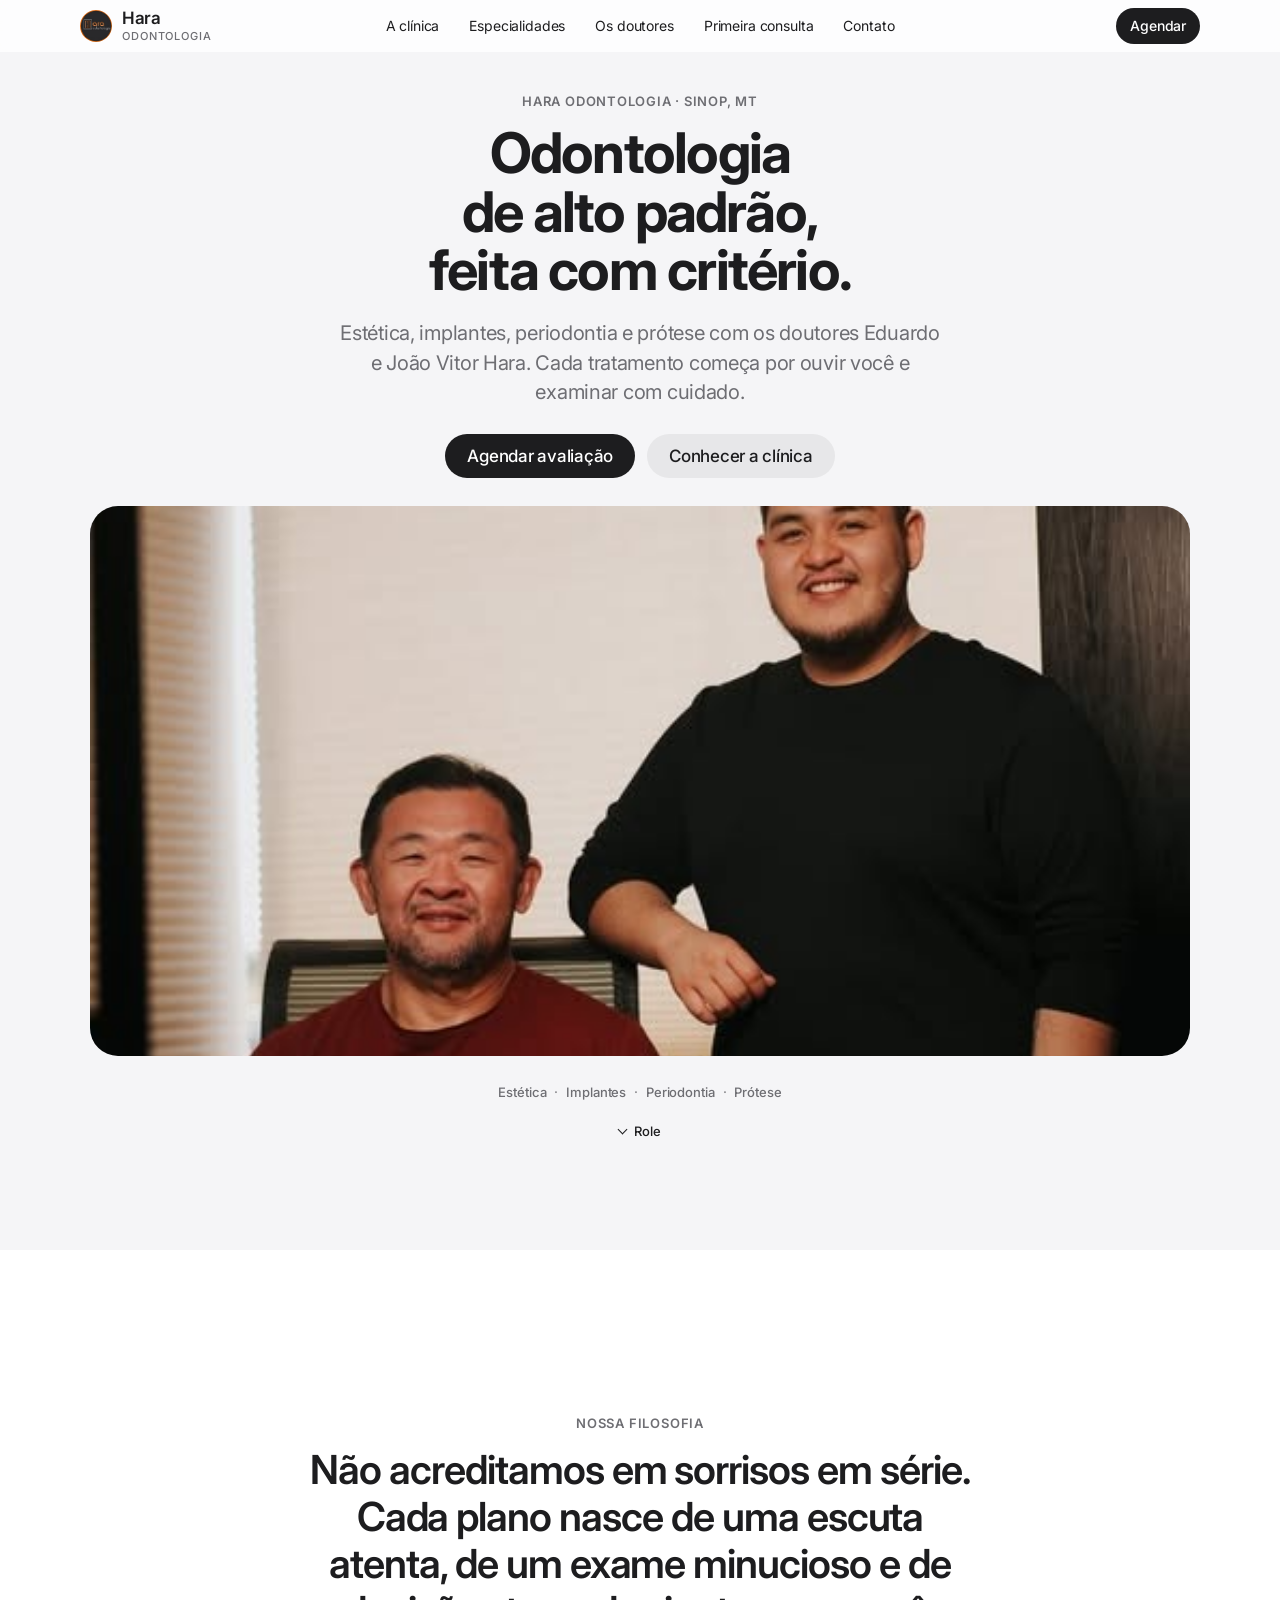
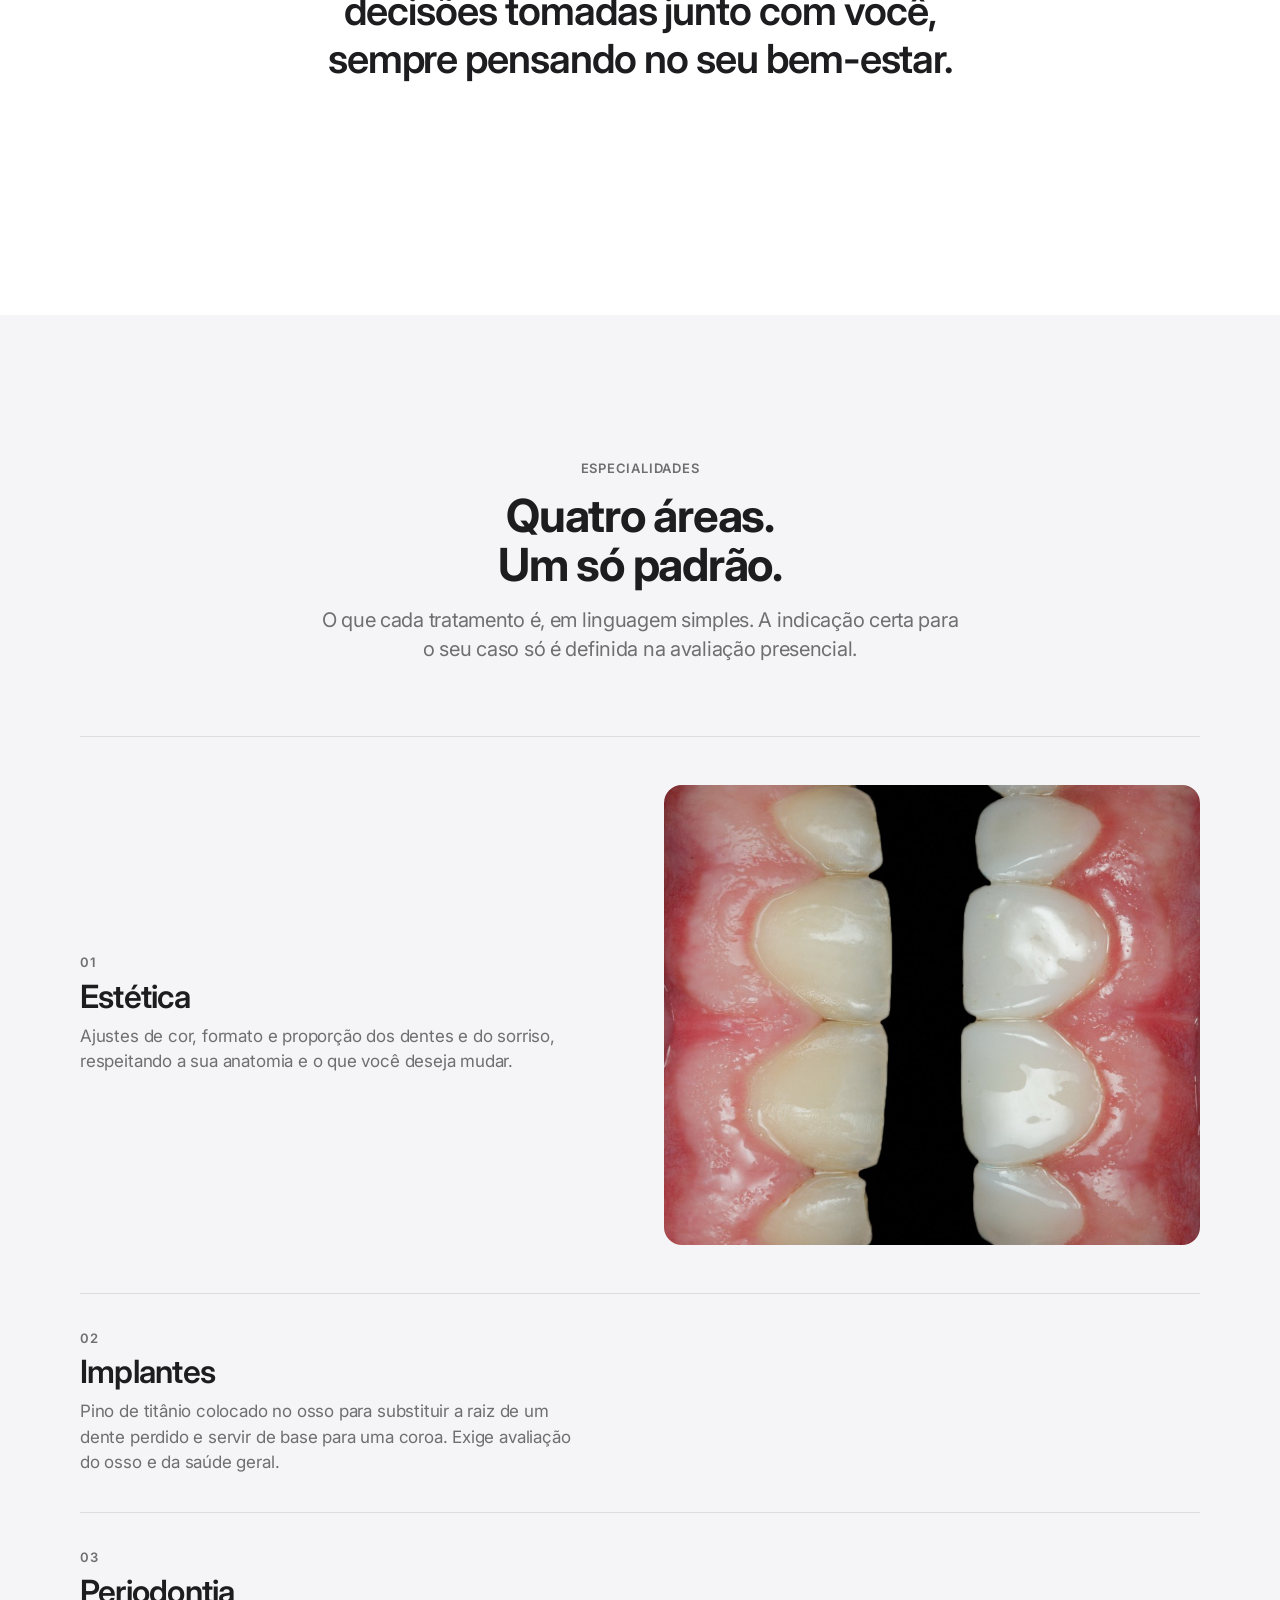
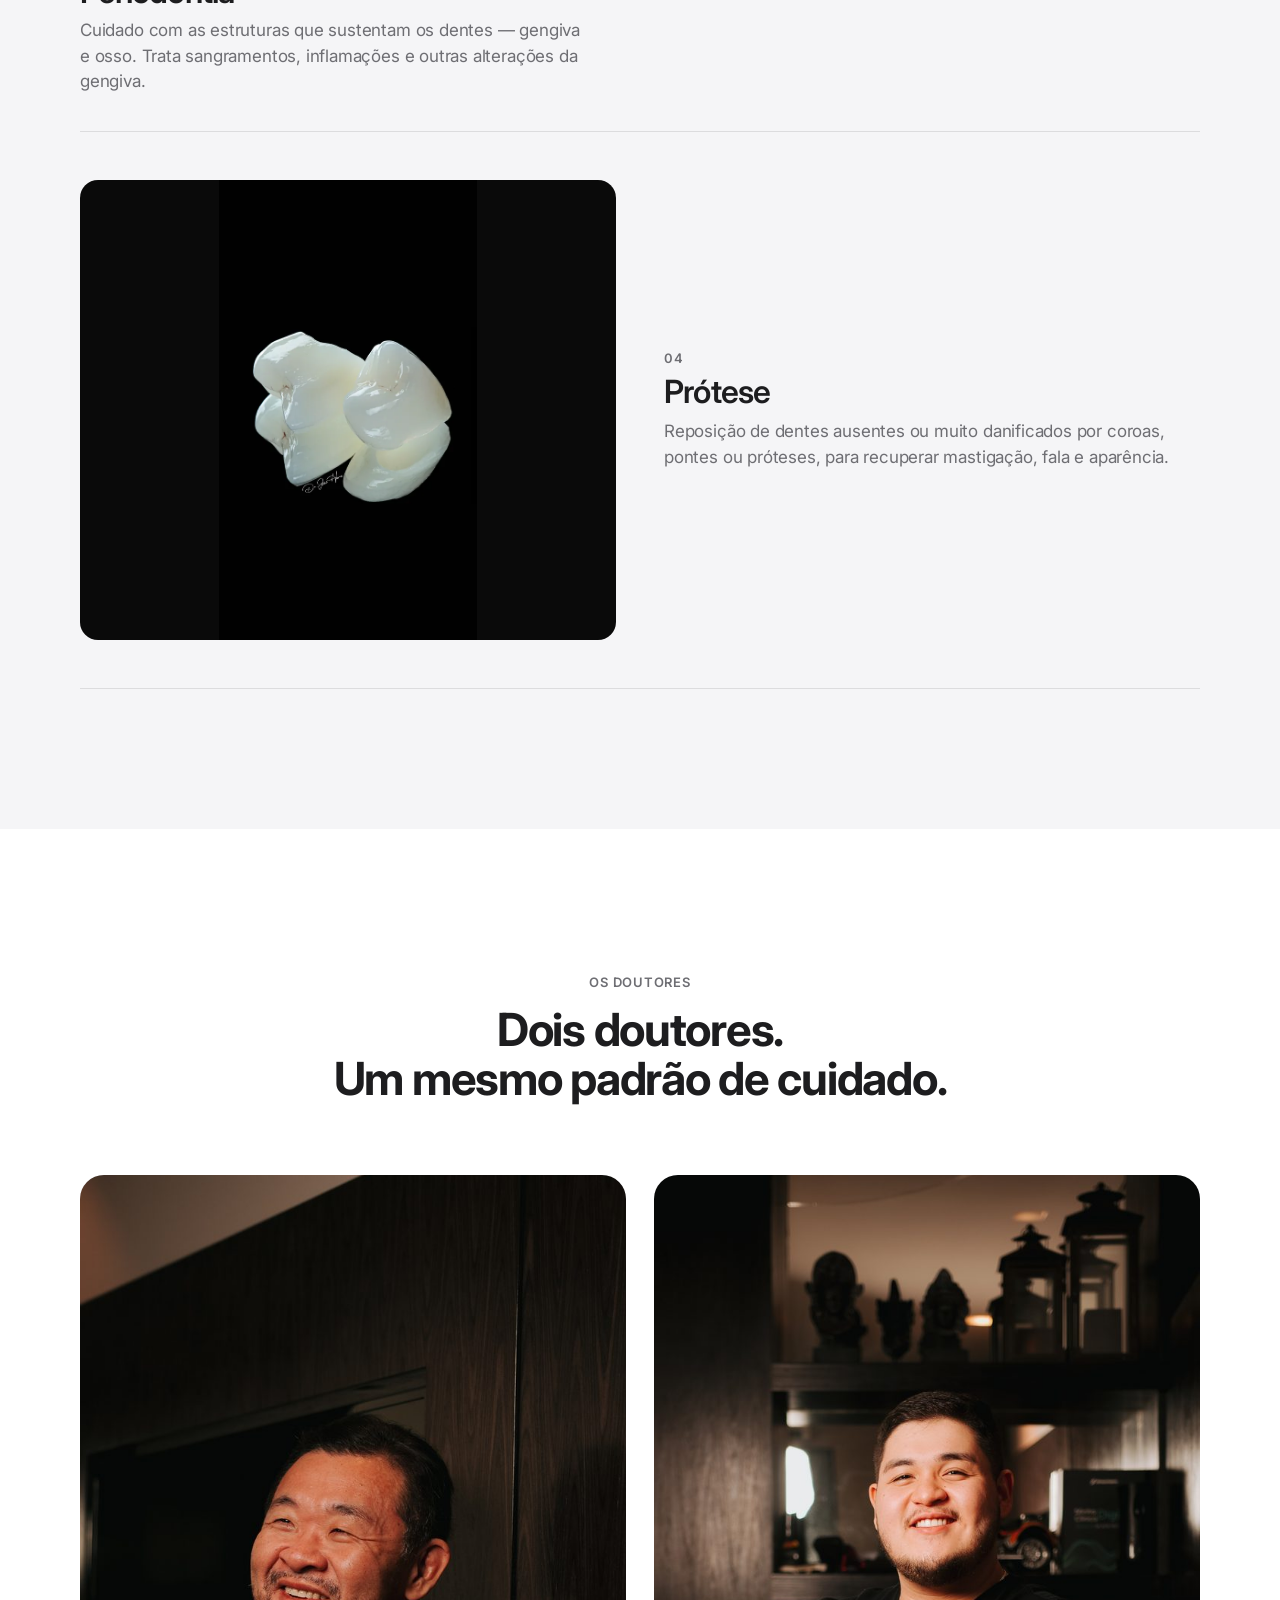
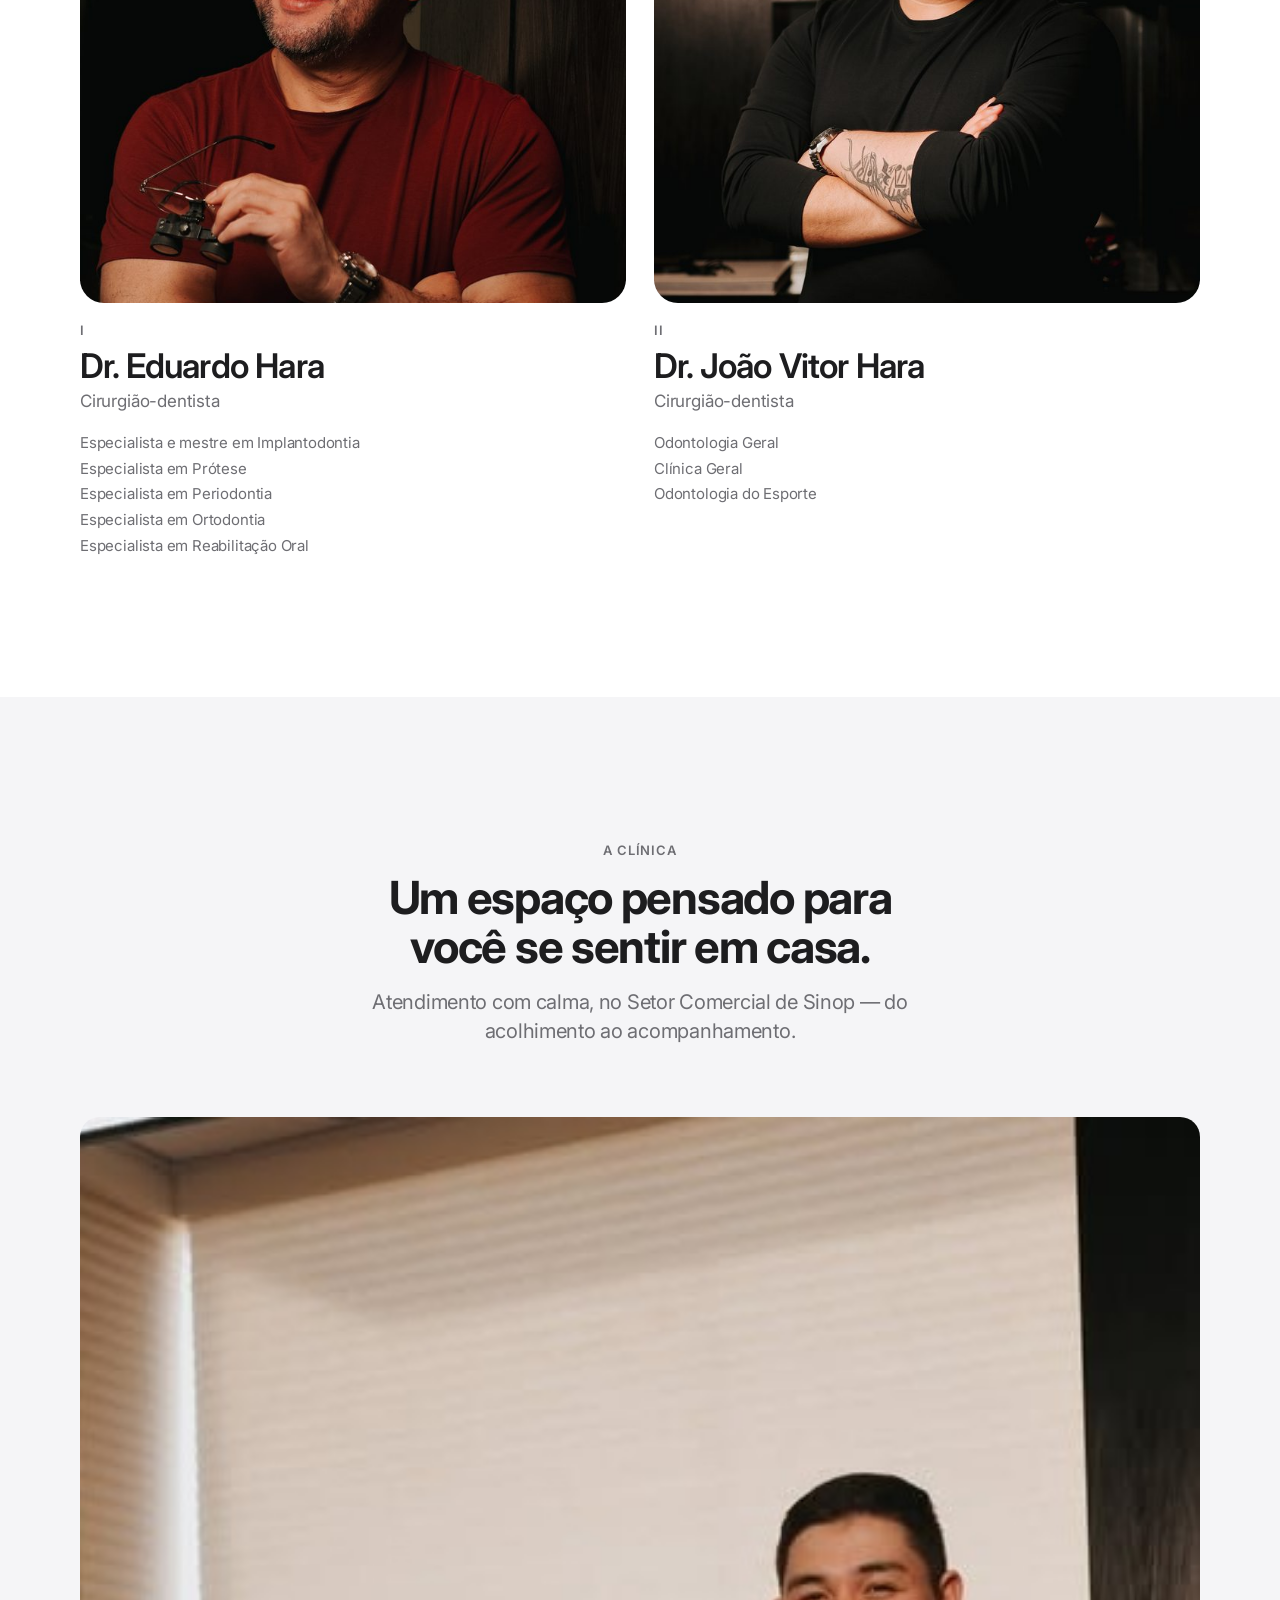
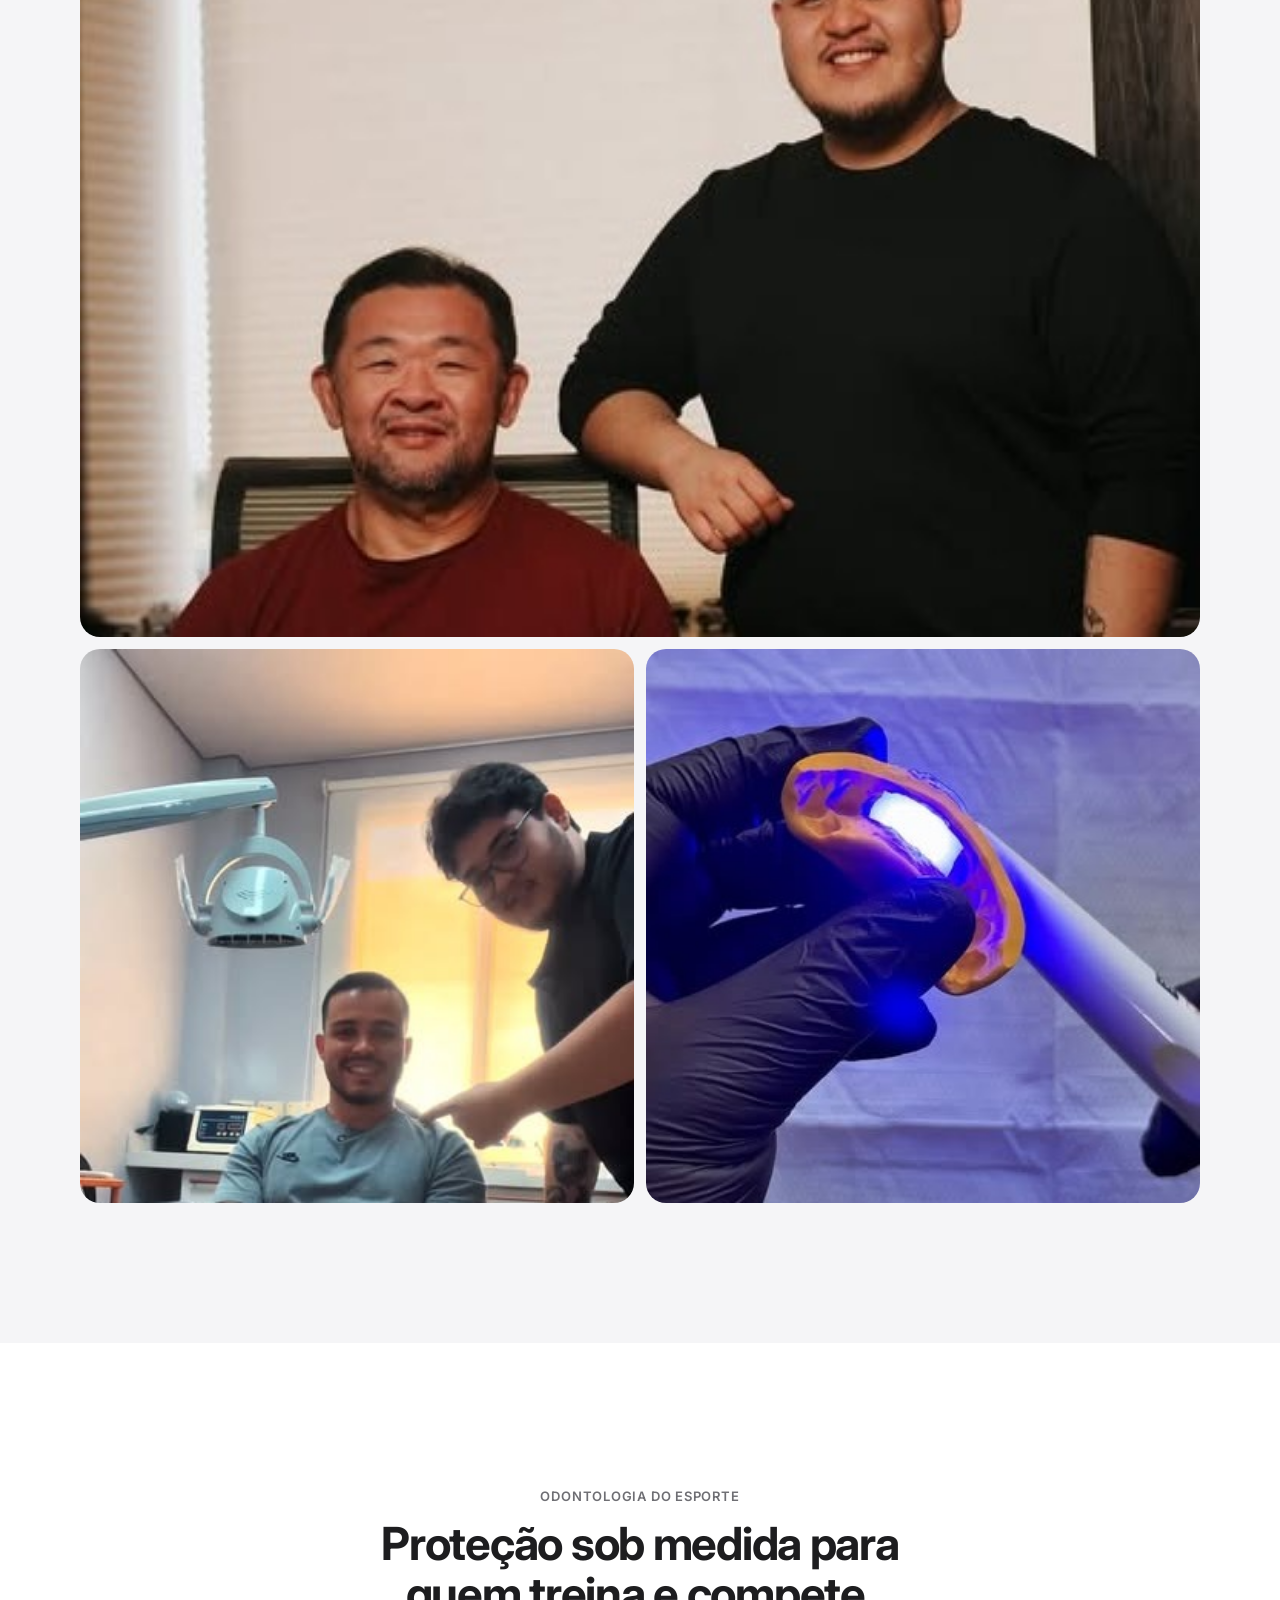
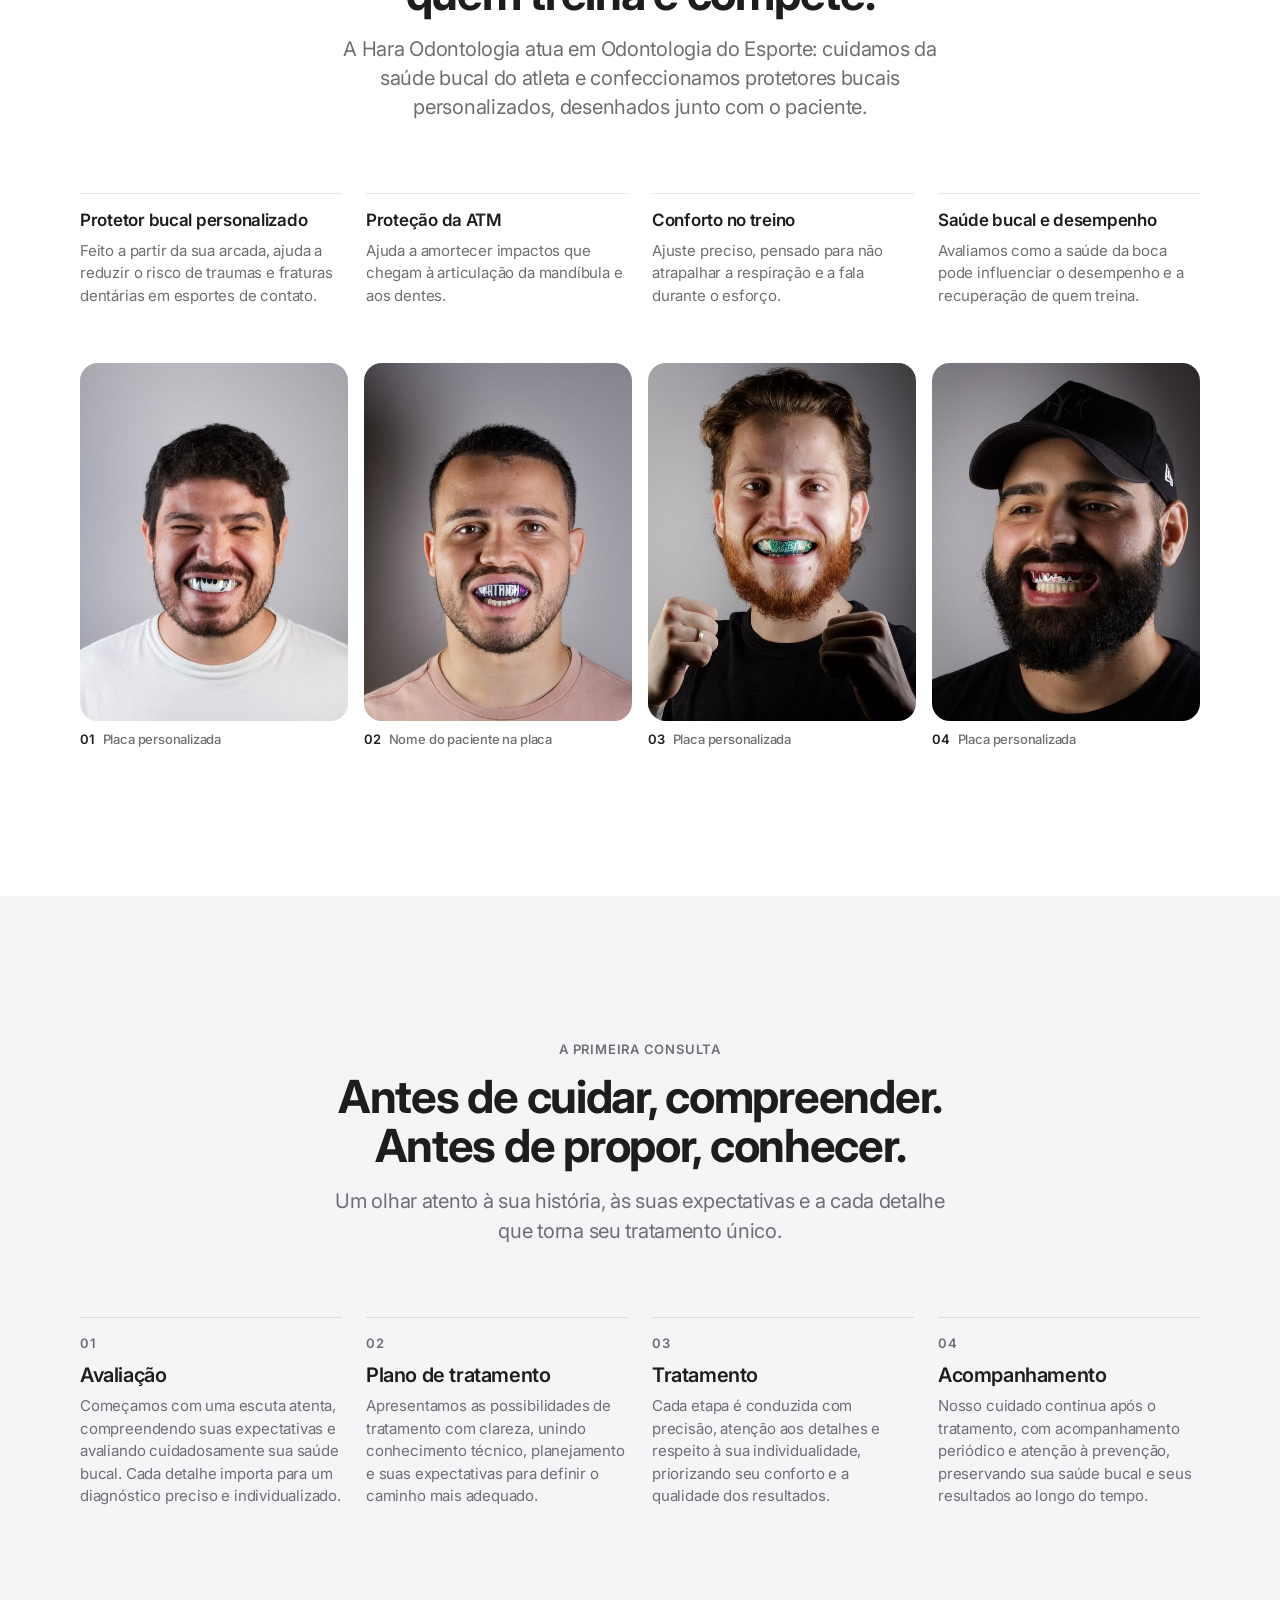
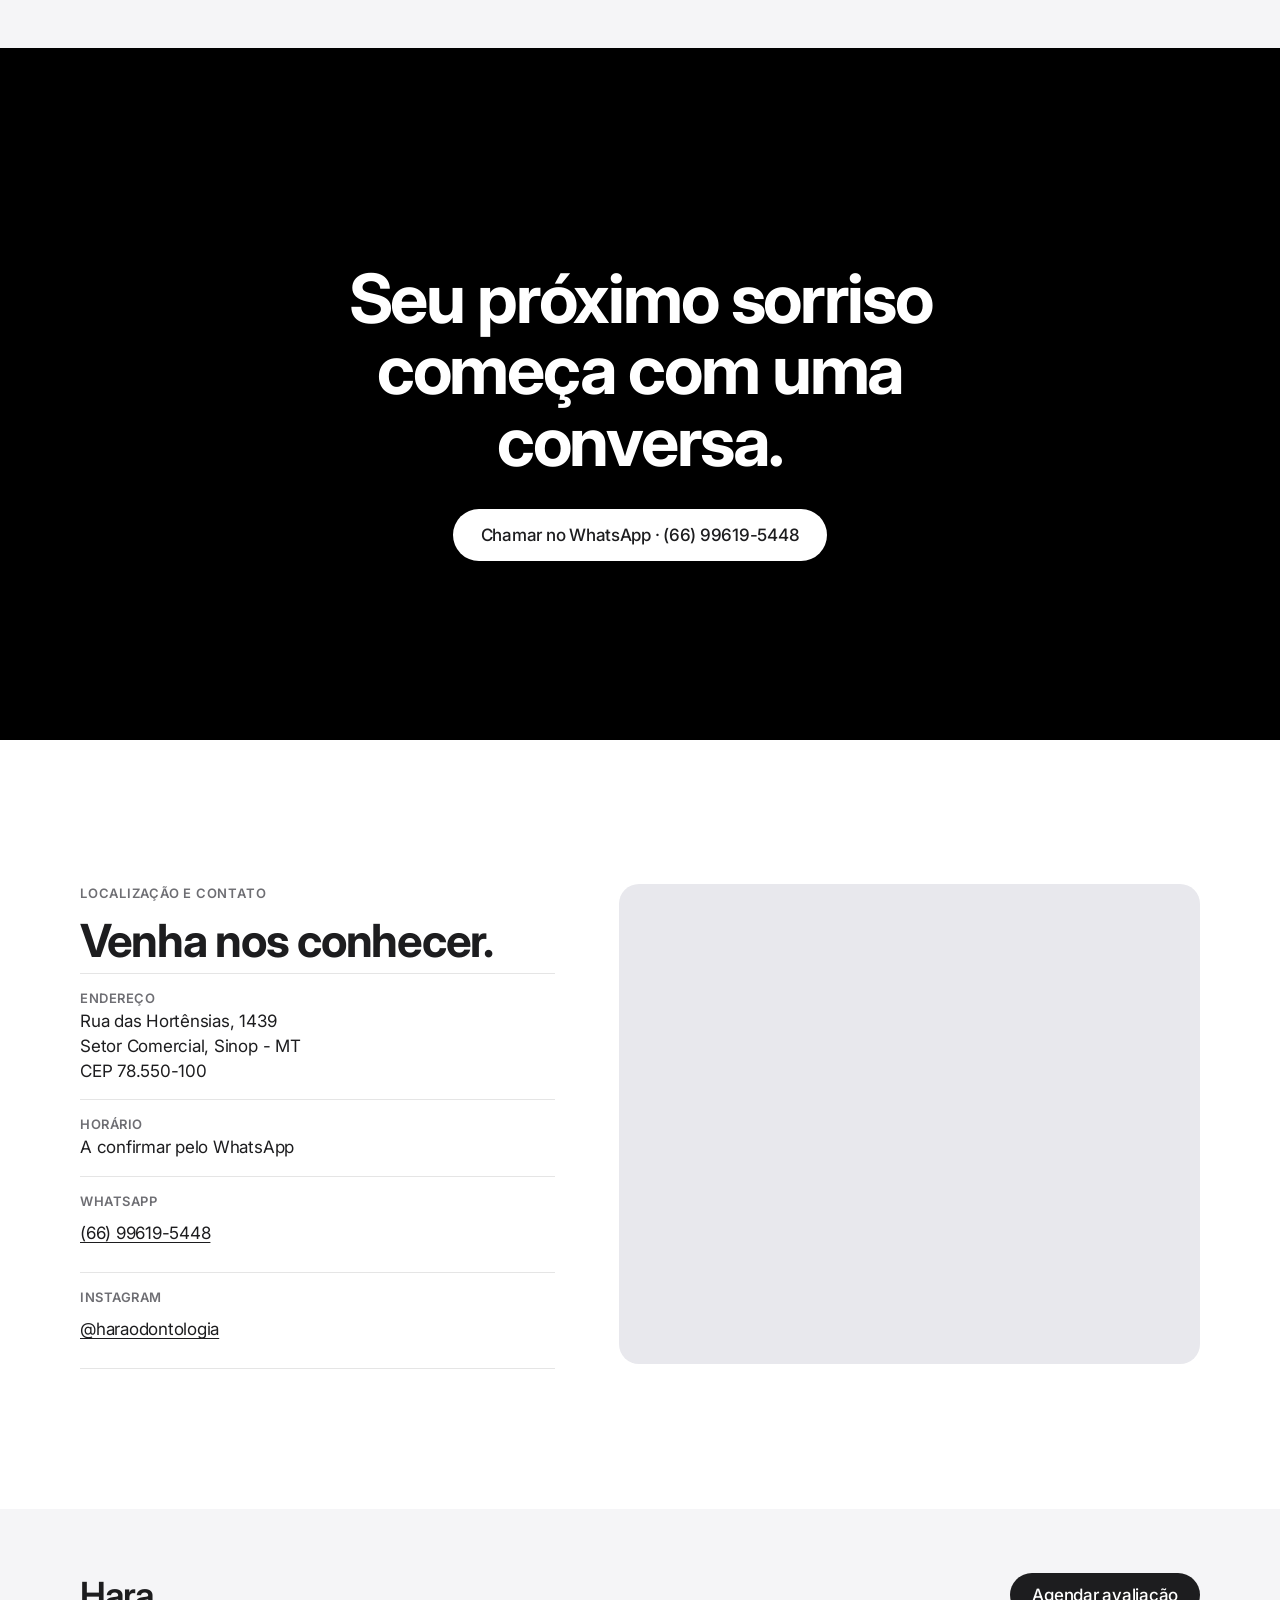
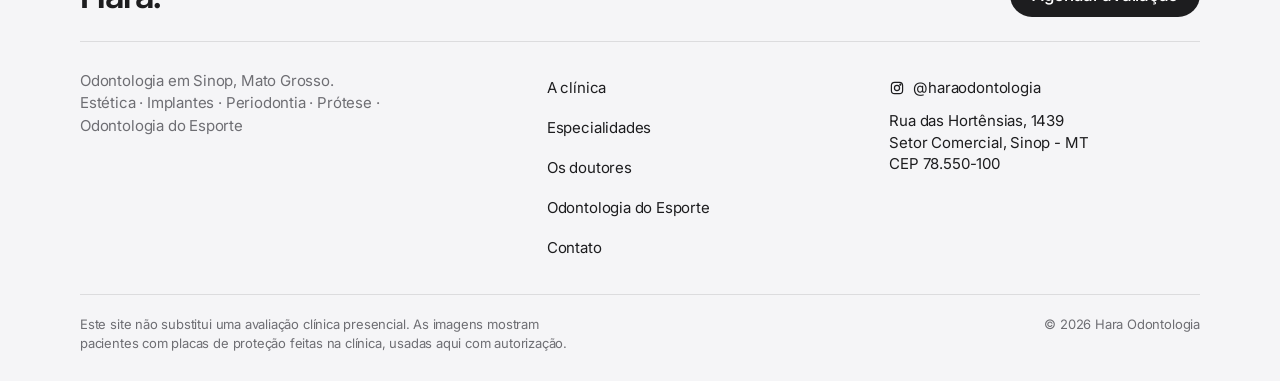
==== commit 173a5161: "Merge ab7a7f7833c4fe1a17d6763f7583b47a3d8dd21b into 8d0db9aac6c44e1c354e191c1590026d3d458711" ====
--- a/index.html
+++ b/index.html
@@ -7,7 +7,8 @@
   <meta name="description" content="Dentista em Sinop-MT: estética, implantes, periodontia, prótese e Odontologia do Esporte com os doutores Eduardo Hara e João Vitor Hara. Agende pelo WhatsApp.">
   <link rel="canonical" href="https://haraodontologia.com.br/">
   <meta name="robots" content="index, follow, max-image-preview:large">
-  <meta name="theme-color" content="#fbfbfd">
+  <meta name="theme-color" content="#f5f5f7">
+  <meta name="color-scheme" content="light">
   <meta name="google-site-verification" content="2xSVceuhL1mnDP8ZiSya4FTEMyY4I6LVE78lKhFYuyc" />
   <meta name="geo.region" content="BR-MT">
   <meta name="geo.placename" content="Sinop">
@@ -33,8 +34,7 @@
   <link rel="preload" as="image" href="assets/img/hero.jpg" fetchpriority="high">
   <link rel="preconnect" href="https://fonts.googleapis.com">
   <link rel="preconnect" href="https://fonts.gstatic.com" crossorigin>
-  <link rel="preload" as="style" href="https://fonts.googleapis.com/css2?family=Inter:wght@400;500;600;700&display=swap">
-  <link href="https://fonts.googleapis.com/css2?family=Inter:wght@400;500;600;700&display=swap" rel="stylesheet">
+  <link rel="stylesheet" href="https://fonts.googleapis.com/css2?family=Inter:wght@400;500;600;700&display=swap">
   <link rel="stylesheet" href="styles.css?v=8">
 
   <script type="application/ld+json">
@@ -251,27 +251,27 @@
   </script>
   <!-- End Meta Pixel Code -->
   <script src="tracking.js" defer></script>
-  <script>document.documentElement.classList.add('js');</script>
 </head>
 <body>
-  <noscript><img height="1" width="1" style="display:none" alt="" src="https://www.facebook.com/tr?id=1127389279664783&ev=PageView&noscript=1"><style>.reveal{opacity:1!important;transform:none!important}</style></noscript>
+  <noscript><img height="1" width="1" style="display:none" alt="" src="https://www.facebook.com/tr?id=1127389279664783&ev=PageView&noscript=1"></noscript>
   <a class="skip" href="#conteudo">Ir para o conteúdo</a>
 
   <header class="nav" id="nav">
     <div class="nav__in">
       <a class="brand" href="#topo" aria-label="Hara Odontologia, início">
-        <img class="brand__logo" src="assets/img/avatar.jpg" alt="" width="150" height="150">
-        <span class="brand__name">Hara <span>Odontologia</span></span>
+        <img class="brand__logo" src="assets/img/avatar.jpg" alt="Logo da Hara Odontologia" width="150" height="150">
+        <span class="brand__name">Hara<small>Odontologia</small></span>
       </a>
       <nav class="nav__links" id="menu" aria-label="Principal">
-        <a href="#manifesto">A clínica</a>
-        <a href="#especialidades">Especialidades</a>
-        <a href="#doutores">Os doutores</a>
-        <a href="#consulta">Primeira consulta</a>
-        <a href="#contato">Contato</a>
+        <a href="#manifesto"><span>01</span>A clínica</a>
+        <a href="#especialidades"><span>02</span>Especialidades</a>
+        <a href="#doutores"><span>03</span>Os doutores</a>
+        <a href="#consulta"><span>04</span>Primeira consulta</a>
+        <a href="#contato"><span>05</span>Contato</a>
+        <a class="btn btn--solid nav__cta nav__cta--menu" href="https://wa.me/5566996195448?text=Ol%C3%A1%2C%20gostaria%20de%20agendar%20uma%20consulta" target="_blank" rel="noopener">Agendar</a>
       </nav>
-      <div class="nav__tools">
-        <a class="btn btn--solid btn--sm nav__cta" href="https://wa.me/5566996195448?text=Ol%C3%A1%2C%20gostaria%20de%20agendar%20uma%20consulta" target="_blank" rel="noopener">Agendar</a>
+      <div class="nav__end">
+        <a class="btn btn--solid btn--sm nav__cta nav__cta--bar" href="https://wa.me/5566996195448?text=Ol%C3%A1%2C%20gostaria%20de%20agendar%20uma%20consulta" target="_blank" rel="noopener">Agendar</a>
         <button class="nav__toggle" id="toggle" type="button" aria-expanded="false" aria-controls="menu" aria-label="Abrir menu">
           <span></span><span></span>
         </button>
@@ -280,125 +280,125 @@
   </header>
 
   <main id="conteudo">
+    <!-- HERO -->
     <section class="hero" id="topo">
-      <div class="hero__copy">
-        <p class="eyebrow">Hara Odontologia · Sinop, MT</p>
-        <h1>Odontologia de alto padrão, feita com critério.</h1>
-        <p class="sub">Estética, implantes, periodontia e prótese com os doutores Eduardo e João Vitor Hara. Cada tratamento começa por ouvir você e examinar com cuidado.</p>
-        <div class="hero__ctas">
+      <div class="wrap hero__in">
+        <p class="kicker hero__kicker" data-in>Hara Odontologia · Sinop, MT</p>
+        <h1 class="hero__title" data-in>Odontologia<br>de alto padrão,<br>feita com <em>critério.</em></h1>
+        <p class="sub hero__lede" data-in>Estética, implantes, periodontia e prótese com os doutores Eduardo e João Vitor Hara. Cada tratamento começa por ouvir você e examinar com cuidado.</p>
+        <div class="hero__ctas" data-in>
           <a class="btn btn--solid" href="https://wa.me/5566996195448?text=Ol%C3%A1%2C%20gostaria%20de%20agendar%20uma%20consulta" target="_blank" rel="noopener">Agendar avaliação</a>
           <a class="btn btn--line" href="#manifesto">Conhecer a clínica</a>
         </div>
       </div>
-      <figure class="hero__photo">
-        <img src="assets/img/hero.jpg" alt="Dr. Eduardo Hara e Dr. João Vitor Hara no consultório da clínica" width="512" height="640" fetchpriority="high">
-      </figure>
-      <ul class="hero__services">
-        <li>Estética</li>
-        <li>Implantes</li>
-        <li>Periodontia</li>
-        <li>Prótese</li>
-      </ul>
-    </section>
-
+      <div class="wrap">
+        <div class="hero__media" data-in>
+          <img src="assets/img/hero.jpg" alt="Dr. Eduardo Hara e Dr. João Vitor Hara no consultório da clínica" width="512" height="640" fetchpriority="high">
+        </div>
+        <div class="hero__bar" data-in>
+          <p class="hero__services"><span>Estética</span><span>Implantes</span><span>Periodontia</span><span>Prótese</span></p>
+          <a class="hero__scroll" href="#manifesto" aria-label="Rolar para o conteúdo">Role</a>
+        </div>
+      </div>
+    </section>
+
+    <!-- MANIFESTO -->
     <section class="manifesto" id="manifesto">
       <div class="wrap manifesto__in">
-        <p class="eyebrow reveal">Nossa filosofia</p>
-        <p class="manifesto__text reveal">Não acreditamos em sorrisos em série. Cada plano nasce de uma escuta atenta, de um exame minucioso e de decisões tomadas junto com você, sempre pensando no seu bem&#8209;estar.</p>
-        <p class="manifesto__sign reveal">Dr. Eduardo Hara<br>Dr. João Vitor Hara</p>
-      </div>
-    </section>
-
+        <p class="kicker reveal">Nossa filosofia</p>
+        <p class="manifesto__text reveal">Não acreditamos em sorrisos em série. Cada plano nasce de uma escuta atenta, de um exame minucioso e de decisões tomadas <em>junto com você</em>, sempre pensando no seu bem-estar.</p>
+        <div class="manifesto__sign reveal">
+          <p>Dr. Eduardo Hara<br>Dr. João Vitor Hara</p>
+        </div>
+      </div>
+    </section>
+
+    <!-- ESPECIALIDADES -->
     <section class="spec" id="especialidades">
       <div class="wrap">
         <header class="section-head">
-          <p class="eyebrow reveal">Especialidades</p>
-          <h2 class="reveal">Quatro áreas. Um só padrão.</h2>
-          <p class="lede reveal">O que cada tratamento é, em linguagem simples. A indicação certa para o seu caso só é definida na avaliação presencial.</p>
+          <p class="kicker reveal">Especialidades</p>
+          <h2 class="h2 reveal">Quatro áreas.<br>Um só <em>padrão</em>.</h2>
+          <p class="sub reveal">O que cada tratamento é, em linguagem simples. A indicação certa para o seu caso só é definida na avaliação presencial.</p>
         </header>
-
-        <article class="feature reveal">
-          <figure class="feature__media">
-            <img src="assets/img/estetica-casos.jpg" alt="Caso de estética dental: antes e depois do sorriso" width="1000" height="1100" loading="lazy">
-          </figure>
-          <div class="feature__copy">
-            <span class="idx">01</span>
-            <h3>Estética</h3>
-            <p>Ajustes de cor, formato e proporção dos dentes e do sorriso, respeitando a sua anatomia e o que você deseja mudar.</p>
-          </div>
-        </article>
-
-        <div class="spec__pair">
-          <article class="tile reveal">
-            <span class="idx">02</span>
-            <h3>Implantes</h3>
-            <p>Pino de titânio colocado no osso para substituir a raiz de um dente perdido e servir de base para uma coroa. Exige avaliação do osso e da saúde geral.</p>
-          </article>
-          <article class="tile reveal">
-            <span class="idx">03</span>
-            <h3>Periodontia</h3>
-            <p>Cuidado com as estruturas que sustentam os dentes — gengiva e osso. Trata sangramentos, inflamações e outras alterações da gengiva.</p>
-          </article>
-        </div>
-
-        <article class="feature feature--flip reveal">
-          <figure class="feature__media feature__media--contain">
-            <img src="assets/img/protese.webp" alt="Coroas de cerâmica confeccionadas pelo Dr. João Vitor Hara" width="563" height="1000" loading="lazy">
-          </figure>
-          <div class="feature__copy">
-            <span class="idx">04</span>
-            <h3>Prótese</h3>
-            <p>Reposição de dentes ausentes ou muito danificados por coroas, pontes ou próteses, para recuperar mastigação, fala e aparência.</p>
-          </div>
-        </article>
-      </div>
-    </section>
-
+        <ol class="spec__list">
+          <li class="spec__row reveal" data-k="0">
+            <div class="spec__copy">
+              <span class="spec__n">01</span>
+              <h3 class="spec__name">Estética</h3>
+              <p>Ajustes de cor, formato e proporção dos dentes e do sorriso, respeitando a sua anatomia e o que você deseja mudar.</p>
+            </div>
+            <div class="spec__media">
+              <img src="assets/img/estetica-casos.jpg" alt="Caso de estética dental: antes e depois do sorriso" width="1000" height="1100" loading="lazy">
+            </div>
+          </li>
+          <li class="spec__row reveal" data-k="1">
+            <div class="spec__copy">
+              <span class="spec__n">02</span>
+              <h3 class="spec__name">Implantes</h3>
+              <p>Pino de titânio colocado no osso para substituir a raiz de um dente perdido e servir de base para uma coroa. Exige avaliação do osso e da saúde geral.</p>
+            </div>
+          </li>
+          <li class="spec__row reveal" data-k="2">
+            <div class="spec__copy">
+              <span class="spec__n">03</span>
+              <h3 class="spec__name">Periodontia</h3>
+              <p>Cuidado com as estruturas que sustentam os dentes — gengiva e osso. Trata sangramentos, inflamações e outras alterações da gengiva.</p>
+            </div>
+          </li>
+          <li class="spec__row reveal" data-k="3">
+            <div class="spec__copy">
+              <span class="spec__n">04</span>
+              <h3 class="spec__name">Prótese</h3>
+              <p>Reposição de dentes ausentes ou muito danificados por coroas, pontes ou próteses, para recuperar mastigação, fala e aparência.</p>
+            </div>
+            <div class="spec__media">
+              <img src="assets/img/protese.webp" alt="Coroas de cerâmica confeccionadas pelo Dr. João Vitor Hara" width="563" height="1000" loading="lazy">
+            </div>
+          </li>
+        </ol>
+      </div>
+    </section>
+
+    <!-- DOUTORES -->
     <section class="docs" id="doutores">
       <div class="wrap">
         <header class="section-head">
-          <p class="eyebrow reveal">Os doutores</p>
-          <h2 class="reveal">Dois doutores. Um mesmo padrão de cuidado.</h2>
+          <p class="kicker reveal">Os doutores</p>
+          <h2 class="h2 reveal">Dois doutores.<br>Um mesmo <em>padrão</em> de cuidado.</h2>
         </header>
         <div class="docs__grid">
-          <article class="doc reveal" id="dr-eduardo-hara">
+          <article class="doc reveal">
             <div class="doc__photo"><img src="assets/img/dr-eduardo-v2.jpg" alt="Retrato do Dr. Eduardo Hara" width="720" height="1410" loading="lazy"></div>
             <div class="doc__body">
-              <h3 class="doc__name">Dr. Eduardo Hara</h3>
+              <span class="doc__idx">I</span>
+              <h3 class="doc__name">Dr. Eduardo <em>Hara</em></h3>
               <p class="doc__role">Cirurgião-dentista</p>
               <!-- TODO: CRO -->
-              <ul class="doc__tags">
-                <li>Especialista e mestre em Implantodontia</li>
-                <li>Especialista em Prótese</li>
-                <li>Especialista em Periodontia</li>
-                <li>Especialista em Ortodontia</li>
-                <li>Especialista em Reabilitação Oral</li>
-              </ul>
+              <ul class="doc__tags"><li>Especialista e mestre em Implantodontia</li><li>Especialista em Prótese</li><li>Especialista em Periodontia</li><li>Especialista em Ortodontia</li><li>Especialista em Reabilitação Oral</li></ul>
             </div>
           </article>
-          <article class="doc reveal" id="dr-joao-vitor-hara">
+          <article class="doc reveal">
             <div class="doc__photo"><img src="assets/img/dr-joao-v2.jpg" alt="Retrato do Dr. João Vitor Hara" width="720" height="1410" loading="lazy"></div>
             <div class="doc__body">
-              <h3 class="doc__name">Dr. João Vitor Hara</h3>
+              <span class="doc__idx">II</span>
+              <h3 class="doc__name">Dr. João Vitor <em>Hara</em></h3>
               <p class="doc__role">Cirurgião-dentista</p>
               <!-- TODO: CRO -->
-              <ul class="doc__tags">
-                <li>Odontologia Geral</li>
-                <li>Clínica Geral</li>
-                <li>Odontologia do Esporte</li>
-              </ul>
+              <ul class="doc__tags"><li>Odontologia Geral</li><li>Clínica Geral</li><li>Odontologia do Esporte</li></ul>
             </div>
           </article>
         </div>
       </div>
     </section>
 
+    <!-- CLÍNICA -->
     <section class="clinic" id="clinica">
       <div class="wrap">
         <header class="section-head">
-          <p class="eyebrow reveal">A clínica</p>
-          <h2 class="reveal">Um espaço pensado para você se sentir em casa.</h2>
-          <p class="lede reveal">Atendimento com calma, no Setor Comercial de Sinop — do acolhimento ao acompanhamento.</p>
+          <p class="kicker reveal">A clínica</p>
+          <h2 class="h2 reveal">Um espaço pensado para você se sentir <em>em casa</em>.</h2>
+          <p class="sub reveal">Atendimento com calma, no Setor Comercial de Sinop — do acolhimento ao acompanhamento.</p>
         </header>
         <div class="clinic__grid">
           <figure class="clinic__a reveal"><img src="assets/img/clinica-04.jpg" alt="Dr. Eduardo Hara e Dr. João Vitor Hara no consultório da clínica" width="460" height="460" loading="lazy"></figure>
@@ -408,12 +408,13 @@
       </div>
     </section>
 
+    <!-- PLACAS -->
     <section class="plates" id="placas">
       <div class="wrap">
         <header class="section-head">
-          <p class="eyebrow reveal">Odontologia do Esporte</p>
-          <h2 class="reveal">Proteção sob medida para quem treina e compete.</h2>
-          <p class="lede reveal">A Hara Odontologia atua em Odontologia do Esporte: cuidamos da saúde bucal do atleta e confeccionamos protetores bucais personalizados, desenhados junto com o paciente.</p>
+          <p class="kicker reveal">Odontologia do Esporte</p>
+          <h2 class="h2 reveal">Proteção sob medida para quem <em>treina e compete</em>.</h2>
+          <p class="sub reveal">A Hara Odontologia atua em Odontologia do Esporte: cuidamos da saúde bucal do atleta e confeccionamos protetores bucais personalizados, desenhados junto com o paciente.</p>
         </header>
         <ul class="plates__points" aria-label="Por que a Odontologia do Esporte importa">
           <li class="reveal"><h3>Protetor bucal personalizado</h3><p>Feito a partir da sua arcada, ajuda a reduzir o risco de traumas e fraturas dentárias em esportes de contato.</p></li>
@@ -421,48 +422,53 @@
           <li class="reveal"><h3>Conforto no treino</h3><p>Ajuste preciso, pensado para não atrapalhar a respiração e a fala durante o esforço.</p></li>
           <li class="reveal"><h3>Saúde bucal e desempenho</h3><p>Avaliamos como a saúde da boca pode influenciar o desempenho e a recuperação de quem treina.</p></li>
         </ul>
-      </div>
-      <div class="plates__rail" role="list">
-        <figure class="plate reveal" role="listitem"><div class="plate__img"><img src="assets/img/retrato-01.jpg" alt="Paciente sorrindo com placa de proteção estampada" width="480" height="640" loading="lazy"></div><figcaption><span>01</span>Placa personalizada</figcaption></figure>
-        <figure class="plate reveal" role="listitem"><div class="plate__img"><img src="assets/img/retrato-02.jpg" alt="Placa de proteção roxa com o nome do paciente gravado" width="480" height="640" loading="lazy"></div><figcaption><span>02</span>Nome do paciente na placa</figcaption></figure>
-        <figure class="plate reveal" role="listitem"><div class="plate__img"><img src="assets/img/retrato-03.jpg" alt="Paciente em pose de luta com placa verde e preta" width="480" height="640" loading="lazy"></div><figcaption><span>03</span>Placa personalizada</figcaption></figure>
-        <figure class="plate reveal" role="listitem"><div class="plate__img"><img src="assets/img/retrato-04.jpg" alt="Paciente com placa de proteção personalizada" width="480" height="640" loading="lazy"></div><figcaption><span>04</span>Placa personalizada</figcaption></figure>
-      </div>
-    </section>
-
+        <div class="plates__rail" role="list">
+          <figure class="plate reveal" role="listitem"><div class="plate__img"><img src="assets/img/retrato-01.jpg" alt="Paciente sorrindo com placa de proteção estampada" width="480" height="640" loading="lazy"></div><figcaption><span>01</span>Placa personalizada</figcaption></figure>
+          <figure class="plate reveal" role="listitem"><div class="plate__img"><img src="assets/img/retrato-02.jpg" alt="Placa de proteção roxa com o nome do paciente gravado" width="480" height="640" loading="lazy"></div><figcaption><span>02</span>Nome do paciente na placa</figcaption></figure>
+          <figure class="plate reveal" role="listitem"><div class="plate__img"><img src="assets/img/retrato-03.jpg" alt="Paciente em pose de luta com placa verde e preta" width="480" height="640" loading="lazy"></div><figcaption><span>03</span>Placa personalizada</figcaption></figure>
+          <figure class="plate reveal" role="listitem"><div class="plate__img"><img src="assets/img/retrato-04.jpg" alt="Paciente com placa de proteção personalizada" width="480" height="640" loading="lazy"></div><figcaption><span>04</span>Placa personalizada</figcaption></figure>
+        </div>
+      </div>
+    </section>
+
+    <!-- PRIMEIRA CONSULTA -->
     <section class="steps" id="consulta">
       <div class="wrap">
         <header class="section-head">
-          <p class="eyebrow reveal">A primeira consulta</p>
-          <h2 class="reveal">Antes de cuidar, compreender. Antes de propor, conhecer.</h2>
-          <p class="lede reveal">Um olhar atento à sua história, às suas expectativas e a cada detalhe que torna seu tratamento único.</p>
+          <p class="kicker reveal">A primeira consulta</p>
+          <h2 class="h2 reveal">Antes de cuidar, compreender.<br>Antes de propor, <em>conhecer</em>.</h2>
+          <p class="sub reveal">Um olhar atento à sua história, às suas expectativas e a cada detalhe que torna seu tratamento único.</p>
         </header>
-        <ol class="timeline">
-          <li class="tl reveal"><span class="tl__n">01</span><h3>Avaliação</h3><p>Começamos com uma escuta atenta, compreendendo suas expectativas e avaliando cuidadosamente sua saúde bucal. Cada detalhe importa para um diagnóstico preciso e individualizado.</p></li>
-          <li class="tl reveal"><span class="tl__n">02</span><h3>Plano de tratamento</h3><p>Apresentamos as possibilidades de tratamento com clareza, unindo conhecimento técnico, planejamento e suas expectativas para definir o caminho mais adequado.</p></li>
-          <li class="tl reveal"><span class="tl__n">03</span><h3>Tratamento</h3><p>Cada etapa é conduzida com precisão, atenção aos detalhes e respeito à sua individualidade, priorizando seu conforto e a qualidade dos resultados.</p></li>
-          <li class="tl reveal"><span class="tl__n">04</span><h3>Acompanhamento</h3><p>Nosso cuidado continua após o tratamento, com acompanhamento periódico e atenção à prevenção, preservando sua saúde bucal e seus resultados ao longo do tempo.</p></li>
+        <ol class="timeline" id="timeline">
+          <li class="tl reveal"><span class="tl__n">01</span><div><h3>Avaliação</h3><p>Começamos com uma escuta atenta, compreendendo suas expectativas e avaliando cuidadosamente sua saúde bucal. Cada detalhe importa para um diagnóstico preciso e individualizado.</p></div></li>
+          <li class="tl reveal"><span class="tl__n">02</span><div><h3>Plano de tratamento</h3><p>Apresentamos as possibilidades de tratamento com clareza, unindo conhecimento técnico, planejamento e suas expectativas para definir o caminho mais adequado.</p></div></li>
+          <li class="tl reveal"><span class="tl__n">03</span><div><h3>Tratamento</h3><p>Cada etapa é conduzida com precisão, atenção aos detalhes e respeito à sua individualidade, priorizando seu conforto e a qualidade dos resultados.</p></div></li>
+          <li class="tl reveal"><span class="tl__n">04</span><div><h3>Acompanhamento</h3><p>Nosso cuidado continua após o tratamento, com acompanhamento periódico e atenção à prevenção, preservando sua saúde bucal e seus resultados ao longo do tempo.</p></div></li>
         </ol>
       </div>
     </section>
 
+    <!-- CTA FINAL -->
     <section class="cta" aria-labelledby="cta-t">
-      <p class="eyebrow reveal">Agenda aberta</p>
-      <h2 class="cta__title reveal" id="cta-t">Seu próximo sorriso começa com uma conversa.</h2>
-      <a class="btn btn--solid reveal" href="https://wa.me/5566996195448?text=Ol%C3%A1%2C%20gostaria%20de%20agendar%20uma%20consulta" target="_blank" rel="noopener">Chamar no WhatsApp · <span class="nowrap">(66) 99619-5448</span></a>
-    </section>
-
+      <div class="wrap cta__in">
+        <p class="kicker reveal">Agenda aberta</p>
+        <h2 class="cta__title reveal" id="cta-t">Seu próximo sorriso<br>começa com uma <em>conversa</em>.</h2>
+        <a class="btn btn--solid btn--xl reveal" href="https://wa.me/5566996195448?text=Ol%C3%A1%2C%20gostaria%20de%20agendar%20uma%20consulta" target="_blank" rel="noopener">Chamar no WhatsApp · (66) 99619-5448</a>
+      </div>
+    </section>
+
+    <!-- CONTATO -->
     <section class="contact" id="contato">
       <div class="wrap contact__grid">
         <div class="contact__txt">
-          <p class="eyebrow reveal">Localização e contato</p>
-          <h2 class="reveal">Venha nos conhecer.</h2>
+          <p class="kicker reveal">Localização e contato</p>
+          <h2 class="h2 reveal">Venha nos <em>conhecer</em>.</h2>
           <dl class="contact__list reveal">
             <div><dt>Endereço</dt><dd><address>Rua das Hortênsias, 1439<br>Setor Comercial, Sinop - MT<br>CEP 78.550-100</address></dd></div>
             <!-- TODO: horário de atendimento -->
             <div><dt>Horário</dt><dd>A confirmar pelo WhatsApp</dd></div>
-            <div><dt>WhatsApp</dt><dd><a href="https://wa.me/5566996195448?text=Ol%C3%A1%2C%20gostaria%20de%20agendar%20uma%20consulta" target="_blank" rel="noopener">(66) 99619-5448</a></dd></div>
-            <div><dt>Instagram</dt><dd><a href="https://www.instagram.com/haraodontologia/" target="_blank" rel="noopener">@haraodontologia</a></dd></div>
+            <div><dt>WhatsApp</dt><dd><a class="ulink" href="https://wa.me/5566996195448?text=Ol%C3%A1%2C%20gostaria%20de%20agendar%20uma%20consulta" target="_blank" rel="noopener">(66) 99619-5448</a></dd></div>
+            <div><dt>Instagram</dt><dd><a class="ulink" href="https://www.instagram.com/haraodontologia/" target="_blank" rel="noopener">@haraodontologia</a></dd></div>
           </dl>
         </div>
         <div class="map reveal">
@@ -475,7 +481,7 @@
   <footer class="foot">
     <div class="wrap">
       <div class="foot__top">
-        <p class="foot__brand">Hara Odontologia</p>
+        <p class="foot__word">Hara<span>.</span></p>
         <a class="btn btn--solid" href="https://wa.me/5566996195448?text=Ol%C3%A1%2C%20gostaria%20de%20agendar%20uma%20consulta" target="_blank" rel="noopener">Agendar avaliação</a>
       </div>
       <div class="foot__cols">
--- a/styles.css
+++ b/styles.css
@@ -1,197 +1,208 @@
 /*
-  Hara Odontologia — visual system inspired by apple.com
-  Light surfaces, SF Pro / Inter, one blue action color, generous space.
+  Hara Odontologia — tipografia e hierarquia
+  Inspirado na clareza de apple.com: SF Pro nos aparelhos Apple, Inter nos demais.
+  Base clara, uma faixa escura, botões em pílula, ritmo amplo.
 */
 :root {
+  --text: #1d1d1f;
+  --muted: #6e6e73;
+  --line: rgba(0, 0, 0, 0.1);
   --bg: #ffffff;
-  --bg-alt: #f5f5f7;
-  --ink: #1d1d1f;
-  --muted: #6e6e73;
-  --link: #0066cc;
-  --blue: #0071e3;
-  --blue-hover: #0077ed;
-  --line: rgba(0, 0, 0, .08);
-  --hair: #d2d2d7;
-  --max: 1120px;
+  --bg-soft: #f5f5f7;
+  --bg-dark: #000000;
+  --ink-on-dark: #f5f5f7;
+  --muted-on-dark: #a1a1a6;
+  --fill: #1d1d1f;
+  --fill-hover: #000000;
+  --chip: rgba(0, 0, 0, 0.06);
+  --chip-hover: rgba(0, 0, 0, 0.1);
+  --font: -apple-system, BlinkMacSystemFont, "SF Pro Display", "SF Pro Text", "Helvetica Neue", Inter, sans-serif;
+  --max: 1200px;
   --gutter: clamp(20px, 4vw, 40px);
-  --nav: 52px;
-  --font: -apple-system, BlinkMacSystemFont, "SF Pro Display", "SF Pro Text", "Helvetica Neue", Inter, sans-serif;
-  --ease: cubic-bezier(.4, 0, .2, 1);
-  --h1: clamp(2.25rem, 1rem + 4.8vw, 4.5rem);
-  --h2: clamp(2rem, 1.15rem + 2.6vw, 3.25rem);
-  --sub: clamp(1.0625rem, .98rem + .35vw, 1.3125rem);
+  --section: clamp(80px, 11vw, 140px);
+  --ease: cubic-bezier(0.22, 1, 0.36, 1);
+  --h1: clamp(2.125rem, 0.95rem + 4.2vw, 3.5rem);
+  --h2: clamp(2rem, 1.25rem + 2vw, 3.25rem);
+  --sub: clamp(1.0625rem, 0.98rem + 0.35vw, 1.375rem);
 }
 
 *, *::before, *::after { box-sizing: border-box; }
 html {
   scroll-behavior: smooth;
-  scroll-padding-top: calc(var(--nav) + 12px);
+  scroll-padding-top: 72px;
   -webkit-text-size-adjust: 100%;
-  color-scheme: light;
+  text-size-adjust: 100%;
 }
 body {
   margin: 0;
   background: var(--bg);
-  color: var(--ink);
-  font: 400 17px/1.47 var(--font);
+  color: var(--text);
+  font-family: var(--font);
+  font-size: 1.0625rem;
+  font-weight: 400;
+  line-height: 1.5;
+  letter-spacing: -0.011em;
   -webkit-font-smoothing: antialiased;
   -moz-osx-font-smoothing: grayscale;
   text-rendering: optimizeLegibility;
-  overflow-x: clip;
 }
 img { display: block; max-width: 100%; height: auto; }
 h1, h2, h3, p, ul, ol, dl, dd, figure, address { margin: 0; padding: 0; }
 ul, ol { list-style: none; }
 address { font-style: normal; }
 a { color: inherit; text-decoration: none; }
-button, a { -webkit-tap-highlight-color: transparent; }
-::selection { background: #b4d5fe; color: var(--ink); }
-:focus-visible { outline: 2px solid var(--blue); outline-offset: 3px; }
+em { font-style: normal; font-weight: inherit; }
+button, input { font-family: inherit; }
+::selection { background: var(--text); color: #fff; }
+:focus-visible { outline: 2px solid var(--text); outline-offset: 3px; }
 .skip {
-  position: absolute; left: 16px; top: -80px; z-index: 100;
-  background: var(--blue); color: #fff; padding: 12px 16px; border-radius: 12px;
+  position: absolute;
+  left: 16px;
+  top: -64px;
+  z-index: 100;
+  background: var(--text);
+  color: #fff;
+  padding: 12px 16px;
+  border-radius: 980px;
 }
 .skip:focus { top: 12px; }
 .wrap {
-  width: min(100%, calc(var(--max) + var(--gutter) * 2));
+  width: 100%;
+  max-width: var(--max);
   margin-inline: auto;
   padding-inline: var(--gutter);
 }
-
-/* ---------- type scale ---------- */
-.eyebrow {
-  margin: 0 0 10px;
-  font-size: 13px;
-  font-weight: 600;
-  letter-spacing: .01em;
+section[id] { scroll-margin-top: 72px; }
+
+/* ---------- escala ---------- */
+.kicker {
+  display: inline-flex;
+  align-items: center;
+  margin: 0 0 14px;
+  font-size: 0.8125rem;
+  font-weight: 600;
   line-height: 1.3;
-  color: var(--muted);
-}
-h1, .h1 {
-  font-size: var(--h1);
-  font-weight: 700;
-  letter-spacing: -.03em;
-  line-height: 1.05;
-  text-wrap: balance;
-  hyphens: none;
-}
-h2, .h2 {
+  letter-spacing: 0.06em;
+  text-transform: uppercase;
+  color: var(--muted);
+}
+.h2 {
   font-size: var(--h2);
   font-weight: 700;
-  letter-spacing: -.028em;
   line-height: 1.08;
+  letter-spacing: -0.028em;
   text-wrap: balance;
-  hyphens: none;
-}
-h3 {
-  font-size: clamp(1.25rem, 1.1rem + .5vw, 1.5rem);
-  font-weight: 600;
-  letter-spacing: -.02em;
-  line-height: 1.2;
-}
-.lede, .sub {
-  color: var(--muted);
+}
+.sub {
   font-size: var(--sub);
   font-weight: 400;
   line-height: 1.45;
-  text-wrap: pretty;
-}
-.caption { font-size: 13px; line-height: 1.4; color: var(--muted); }
-.section-head { text-align: center; max-width: 760px; margin: 0 auto clamp(36px, 5vw, 64px); }
-.section-head h2 { margin-inline: auto; }
-.section-head .lede { max-width: 40rem; margin: 14px auto 0; }
-
-.manifesto, .spec, .docs, .clinic, .plates, .steps, .contact {
-  padding-block: clamp(80px, 10vw, 128px);
-}
-.manifesto, .docs, .plates, .contact { background: var(--bg-alt); }
-.spec, .clinic, .steps { background: var(--bg); }
-
-/* ---------- buttons ---------- */
+  letter-spacing: -0.014em;
+  color: var(--muted);
+}
+.section-head {
+  max-width: 760px;
+  margin: 0 auto clamp(40px, 6vw, 72px);
+  text-align: center;
+}
+.section-head .h2 { margin-bottom: 16px; }
+.section-head .sub { max-width: 40rem; margin-inline: auto; }
+
+/* ---------- botões ---------- */
 .btn {
   display: inline-flex;
   align-items: center;
   justify-content: center;
-  gap: 6px;
+  gap: 8px;
   min-height: 44px;
-  padding: 10px 22px;
+  padding: 12px 22px;
+  border: 0;
   border-radius: 980px;
-  border: 1px solid transparent;
-  font: 400 17px/1.25 var(--font);
-  letter-spacing: -.01em;
+  font-size: 1.0625rem;
+  font-weight: 500;
+  line-height: 1.2;
+  letter-spacing: -0.015em;
   text-align: center;
   cursor: pointer;
-  transition: background-color .2s var(--ease), border-color .2s var(--ease), color .2s var(--ease);
-}
-.btn--solid { background: var(--blue); color: #fff; }
-.btn--solid:hover { background: var(--blue-hover); }
-.btn--line { background: #fff; color: var(--ink); border-color: #86868b; }
-.btn--line:hover { background: var(--bg-alt); }
-.btn--sm { min-height: 36px; padding: 0 16px; font-size: 14px; }
-.btn .chev { font-size: 1.15em; line-height: 1; }
+  transition: background-color 0.2s var(--ease), color 0.2s var(--ease), transform 0.2s var(--ease);
+}
+.btn:hover { transform: none; }
+.btn:active { transform: scale(0.98); }
+.btn--solid { background: var(--fill); color: #fff; }
+.btn--solid:hover { background: var(--fill-hover); }
+.btn--line { background: var(--chip); color: var(--text); }
+.btn--line:hover { background: var(--chip-hover); }
+.btn--sm { min-height: 36px; padding: 7px 14px; font-size: 0.875rem; }
+.btn--xl { min-height: 52px; padding: 14px 28px; }
 
 /* ---------- header ---------- */
 .nav {
   position: fixed;
   inset: 0 0 auto;
   z-index: 60;
-  height: calc(var(--nav) + env(safe-area-inset-top));
-  padding-top: env(safe-area-inset-top);
+  color: var(--text);
   background: transparent;
-  border-bottom: 1px solid var(--line);
-}
+  border-bottom: 1px solid transparent;
+  transition: border-color 0.3s var(--ease);
+}
+/* Blur sits on a pseudo-element so it does not become the containing block for the fixed menu. */
 .nav::before {
   content: "";
   position: absolute;
   inset: 0;
-  z-index: -1;
-  background: rgba(251, 251, 253, .82);
+  z-index: 0;
+  background: rgba(255, 255, 255, 0.8);
   -webkit-backdrop-filter: saturate(180%) blur(20px);
   backdrop-filter: saturate(180%) blur(20px);
 }
-.nav.is-scrolled::before { background: rgba(255, 255, 255, .9); }
-.nav__in, .nav__tools { position: relative; z-index: 2; }
+.nav.is-scrolled { border-bottom-color: var(--line); }
+.nav.is-scrolled::before { background: rgba(255, 255, 255, 0.9); }
 .nav__in {
-  height: var(--nav);
-  max-width: calc(var(--max) + var(--gutter) * 2);
+  position: relative;
+  z-index: 1;
+  max-width: var(--max);
   margin-inline: auto;
   padding-inline: var(--gutter);
+  padding-top: env(safe-area-inset-top);
+  min-height: calc(52px + env(safe-area-inset-top));
   display: flex;
   align-items: center;
-  gap: 16px;
-}
-.brand { display: inline-flex; align-items: center; gap: 10px; min-width: 0; }
+  justify-content: space-between;
+  gap: 12px;
+}
+.brand, .nav__end { position: relative; z-index: 2; }
+.brand { display: inline-flex; align-items: center; gap: 10px; flex: none; min-height: 44px; }
 .brand__logo { width: 32px; height: 32px; border-radius: 50%; object-fit: cover; }
 .brand__name {
-  font-size: 15px;
-  font-weight: 600;
-  letter-spacing: -.022em;
+  display: grid;
+  font-size: 1.0625rem;
+  font-weight: 600;
+  line-height: 1.05;
+  letter-spacing: -0.02em;
+}
+.brand__name small {
+  margin-top: 3px;
+  font-size: 0.6875rem;
+  font-weight: 500;
   line-height: 1;
-  white-space: nowrap;
-}
-.brand__name span { font-weight: 400; color: var(--muted); }
-.nav__links {
-  display: flex;
-  align-items: center;
-  gap: 28px;
-  margin-left: auto;
-  font-size: 12px;
-  line-height: 1;
-  color: var(--ink);
-}
-.nav__links a { padding: 16px 0; color: #424245; }
-.nav__links a:hover { color: var(--ink); }
-.nav__tools { display: flex; align-items: center; gap: 8px; margin-left: 20px; }
+  letter-spacing: 0.08em;
+  text-transform: uppercase;
+  color: var(--muted);
+}
+.nav__end { display: flex; align-items: center; gap: 4px; flex: none; }
 .nav__toggle {
-  display: none;
+  display: inline-flex;
+  align-items: center;
+  justify-content: center;
   width: 44px;
   height: 44px;
   border: 0;
   border-radius: 50%;
   background: transparent;
-  color: var(--ink);
+  color: inherit;
   cursor: pointer;
   position: relative;
+  z-index: 2;
 }
 .nav__toggle span {
   position: absolute;
@@ -200,310 +211,481 @@
   height: 1.5px;
   background: currentColor;
   border-radius: 1px;
-  transition: transform .3s var(--ease), top .3s var(--ease);
+  transition: transform 0.35s var(--ease), top 0.35s var(--ease);
 }
 .nav__toggle span:first-child { top: 18px; }
 .nav__toggle span:last-child { top: 25px; }
-.nav.is-open .nav__toggle span:first-child { top: 21px; transform: rotate(45deg); }
-.nav.is-open .nav__toggle span:last-child { top: 21px; transform: rotate(-45deg); }
-
-@media (max-width: 980px) {
-  .nav__tools { margin-left: auto; }
-  .nav__toggle { display: inline-block; }
-  .brand__name span { display: none; }
+.nav.is-open .nav__toggle span:first-child { top: 21.5px; transform: rotate(45deg); }
+.nav.is-open .nav__toggle span:last-child { top: 21.5px; transform: rotate(-45deg); }
+.nav.is-open .nav__cta--bar { visibility: hidden; }
+
+.nav__links {
+  position: fixed;
+  inset: 0;
+  z-index: 1;
+  display: flex;
+  flex-direction: column;
+  align-items: stretch;
+  gap: 0;
+  margin: 0;
+  padding: calc(88px + env(safe-area-inset-top)) 24px 40px;
+  background: #fbfbfd;
+  visibility: hidden;
+  opacity: 0;
+  pointer-events: none;
+  overflow: auto;
+  transition: opacity 0.35s var(--ease), visibility 0.35s;
+}
+.nav.is-open .nav__links { visibility: visible; opacity: 1; pointer-events: auto; }
+.nav__links a:not(.btn) {
+  display: flex;
+  align-items: baseline;
+  gap: 14px;
+  padding: 16px 0;
+  border-bottom: 1px solid var(--line);
+  font-size: 1.75rem;
+  font-weight: 600;
+  line-height: 1.15;
+  letter-spacing: -0.025em;
+}
+.nav__links a:not(.btn) span {
+  font-size: 0.8125rem;
+  font-weight: 600;
+  letter-spacing: 0.04em;
+  color: var(--muted);
+}
+.nav__links .btn { margin-top: 28px; width: 100%; }
+
+@media (min-width: 980px) {
+  .nav__in {
+    display: grid;
+    grid-template-columns: 1fr auto 1fr;
+    align-items: center;
+  }
+  .nav__end { justify-self: end; }
+  .nav__toggle { display: none; }
+  .nav__cta--menu { display: none; }
   .nav__links {
-    position: fixed;
-    z-index: 50;
-    inset: calc(var(--nav) + env(safe-area-inset-top)) 0 0;
-    margin: 0;
-    padding: 12px var(--gutter) 32px;
-    flex-direction: column;
-    align-items: stretch;
-    gap: 0;
-    background: #fff;
-    font-size: 22px;
-    font-weight: 600;
-    letter-spacing: -.02em;
-    overflow: auto;
-    visibility: hidden;
-    opacity: 0;
-    transform: translateY(-6px);
-    pointer-events: none;
-    transition: opacity .25s var(--ease), transform .25s var(--ease), visibility .25s;
-  }
-  .nav.is-open .nav__links {
+    position: static;
+    z-index: auto;
+    flex-direction: row;
+    align-items: center;
+    justify-content: center;
+    gap: 4px 26px;
+    padding: 0;
+    background: none;
+    backdrop-filter: none;
+    -webkit-backdrop-filter: none;
     visibility: visible;
     opacity: 1;
-    transform: none;
     pointer-events: auto;
-  }
-  .nav__links a {
-    padding: 16px 0;
-    color: var(--ink);
-    border-bottom: 1px solid var(--line);
-  }
-}
-@media (max-width: 380px) {
-  .nav__cta { padding-inline: 12px; }
+    overflow: visible;
+  }
+  .nav__links a:not(.btn) {
+    display: inline-flex;
+    align-items: center;
+    gap: 0;
+    min-height: 44px;
+    padding: 0 2px;
+    border: 0;
+    font-size: 0.875rem;
+    font-weight: 400;
+    letter-spacing: -0.01em;
+    line-height: 1;
+  }
+  .nav__links a:not(.btn) span { display: none; }
+  .nav__links a:not(.btn):hover { color: #000; }
 }
 
 /* ---------- hero ---------- */
 .hero {
-  padding: calc(var(--nav) + env(safe-area-inset-top) + clamp(36px, 6vw, 80px)) 0 clamp(56px, 8vw, 96px);
+  background: var(--bg-soft);
+  padding-bottom: clamp(56px, 8vw, 96px);
+}
+.hero__in {
   text-align: center;
-  background: var(--bg);
-}
-.hero__copy { width: min(100% - var(--gutter) * 2, 980px); margin-inline: auto; }
-.hero h1 { max-width: 14em; margin: 0 auto 16px; }
-.hero .sub { max-width: 38rem; margin: 0 auto 28px; }
-.hero__ctas { display: flex; flex-wrap: wrap; justify-content: center; align-items: center; gap: 12px; }
-.hero__photo {
-  width: min(calc(100% - var(--gutter) * 2), 720px);
+  padding-top: calc(52px + env(safe-area-inset-top) + clamp(28px, 3vw, 36px));
+}
+.hero__title {
+  max-width: 14em;
+  margin-inline: auto;
+  font-size: var(--h1);
+  font-weight: 700;
+  line-height: 1.05;
+  letter-spacing: -0.032em;
+  text-wrap: balance;
+}
+.hero__lede { max-width: 38rem; margin: 18px auto 0; }
+.hero__ctas {
+  display: flex;
+  flex-direction: column;
+  align-items: center;
+  gap: 12px;
+  margin-top: 28px;
+}
+.hero__ctas .btn { width: min(100%, 320px); }
+.hero__media {
+  width: min(640px, 100%);
   margin: clamp(36px, 5vw, 56px) auto 0;
-  aspect-ratio: 4 / 5;
-  border-radius: 28px;
+  border-radius: 22px;
   overflow: hidden;
-  background: var(--bg-alt);
-}
-.hero__photo img { width: 100%; height: 100%; object-fit: cover; object-position: center 20%; }
-.hero__services {
+  background: #e8e8ed;
+}
+.hero__media img { width: 100%; height: auto; }
+.hero__bar {
   display: flex;
-  flex-wrap: wrap;
-  justify-content: center;
-  align-items: center;
-  gap: 0;
-  width: min(100% - var(--gutter) * 2, 720px);
-  margin: 22px auto 0;
-  color: var(--muted);
-  font-size: 13px;
+  flex-direction: column;
+  align-items: center;
+  gap: 8px;
+  margin-top: 28px;
+  color: var(--muted);
+  font-size: 0.8125rem;
   font-weight: 500;
-  line-height: 1.4;
-}
-.hero__services li { display: inline-flex; align-items: center; }
-.hero__services li:not(:last-child)::after {
+  line-height: 1.35;
+  letter-spacing: -0.01em;
+}
+.hero__services { display: flex; flex-wrap: wrap; justify-content: center; }
+.hero__services span:not(:last-child)::after {
+  content: "·";
+  margin: 0 8px;
+  color: #86868b;
+}
+.hero__scroll {
+  display: inline-flex;
+  align-items: center;
+  gap: 8px;
+  min-height: 44px;
+  color: var(--text);
+  font-weight: 500;
+}
+.hero__scroll::before {
   content: "";
-  width: 3px;
-  height: 3px;
-  margin: 0 12px;
-  border-radius: 50%;
-  background: var(--hair);
+  width: 7px;
+  height: 7px;
+  border-right: 1.5px solid currentColor;
+  border-bottom: 1.5px solid currentColor;
+  transform: translateY(-2px) rotate(45deg);
+}
+
+@media (min-width: 640px) {
+  .hero__ctas { flex-direction: row; justify-content: center; }
+  .hero__ctas .btn { width: auto; }
+  .hero__media { border-radius: 28px; }
+}
+@media (min-width: 900px) {
+  .hero__media {
+    width: min(1100px, 100%);
+    aspect-ratio: 2 / 1;
+    margin-top: 28px;
+  }
+  .hero__media img {
+    width: 100%;
+    height: 100%;
+    object-fit: cover;
+    object-position: center 48%;
+  }
 }
 
 /* ---------- manifesto ---------- */
+.manifesto { background: var(--bg); padding-block: clamp(96px, 13vw, 160px); }
 .manifesto__in { text-align: center; }
 .manifesto__text {
   max-width: 18em;
-  margin: 0 auto;
-  font-size: clamp(1.75rem, 1.15rem + 2.1vw, 2.75rem);
-  font-weight: 600;
-  letter-spacing: -.025em;
+  margin-inline: auto;
+  font-size: clamp(1.75rem, 1.15rem + 1.7vw, 2.5rem);
+  font-weight: 600;
   line-height: 1.18;
+  letter-spacing: -0.026em;
   text-wrap: balance;
-  hyphens: none;
 }
 .manifesto__sign {
   margin-top: 28px;
-  color: var(--muted);
-  font-size: 15px;
+  font-size: 0.9375rem;
+  font-weight: 500;
   line-height: 1.5;
+  color: var(--muted);
 }
 
 /* ---------- especialidades ---------- */
-.feature {
+.spec { background: var(--bg-soft); padding-block: var(--section); }
+.spec__list { display: grid; }
+.spec__row {
   display: grid;
-  gap: 22px;
-  align-items: center;
-  margin-bottom: clamp(20px, 3vw, 28px);
-}
-.feature__copy { order: -1; }
-.feature__media {
-  margin: 0;
-  border-radius: 24px;
-  overflow: hidden;
-  background: #111;
-  aspect-ratio: 10 / 11;
-}
-.feature__media img { width: 100%; height: 100%; object-fit: cover; object-position: center; }
-.feature__media--contain { background: #000; aspect-ratio: 4 / 5; }
-.feature__media--contain img { object-fit: contain; }
-.feature__copy .idx, .tile .idx, .tl__n {
+  gap: 20px;
+  padding: 36px 0;
+  border-top: 1px solid var(--line);
+}
+.spec__row:last-child { border-bottom: 1px solid var(--line); }
+.spec__n {
   display: block;
   margin-bottom: 8px;
-  font-size: 13px;
-  font-weight: 600;
-  letter-spacing: .01em;
-  color: var(--muted);
-}
-.feature__copy h3, .tile h3 { margin-bottom: 10px; }
-.feature__copy p, .tile p { color: var(--muted); font-size: 17px; line-height: 1.47; max-width: 42ch; }
-.spec__pair {
+  font-size: 0.8125rem;
+  font-weight: 600;
+  line-height: 1.3;
+  letter-spacing: 0.04em;
+  color: var(--muted);
+}
+.spec__name {
+  margin-bottom: 8px;
+  font-size: clamp(1.5rem, 1.2rem + 1vw, 2rem);
+  font-weight: 600;
+  line-height: 1.15;
+  letter-spacing: -0.024em;
+}
+.spec__copy p {
+  max-width: 46ch;
+  color: var(--muted);
+  font-size: 1.0625rem;
+  line-height: 1.5;
+}
+.spec__media {
+  background: #0a0a0a;
+  border-radius: 18px;
+  overflow: hidden;
+}
+.spec__media img {
+  width: 100%;
+  height: min(460px, 78vw);
+  object-fit: cover;
+  object-position: center;
+}
+.spec__row:last-child .spec__media img {
+  object-fit: contain;
+  object-position: center;
+  background: #0a0a0a;
+}
+@media (min-width: 800px) {
+  .spec__row:has(.spec__media) {
+    grid-template-columns: 1fr 1fr;
+    align-items: center;
+    gap: 48px;
+    padding: 48px 0;
+  }
+  .spec__row:nth-child(4) .spec__media { order: -1; }
+}
+
+/* ---------- doutores ---------- */
+.docs { background: var(--bg); padding-block: var(--section); }
+.docs__grid {
   display: grid;
-  gap: 16px;
-  margin-bottom: clamp(20px, 3vw, 28px);
-}
-.tile {
-  background: var(--bg-alt);
-  border-radius: 24px;
-  padding: clamp(24px, 3vw, 36px);
-}
-@media (min-width: 800px) {
-  .feature { grid-template-columns: 1.05fr .95fr; gap: clamp(36px, 5vw, 72px); margin-bottom: 36px; }
-  .feature__copy { order: 0; }
-  .feature--flip .feature__media { order: 2; }
-  .spec__pair { grid-template-columns: 1fr 1fr; gap: 20px; margin-bottom: 36px; }
-  .feature__media { border-radius: 28px; }
-  .feature__media--contain { aspect-ratio: 4 / 5; }
-}
-
-/* ---------- doutores ---------- */
-.docs__grid { display: grid; gap: 40px; }
+  gap: 48px;
+}
 .doc__photo {
-  border-radius: 24px;
+  border-radius: 22px;
   overflow: hidden;
   background: #e8e8ed;
   aspect-ratio: 3 / 4;
-  margin-bottom: 20px;
-}
-.doc__photo img { width: 100%; height: 100%; object-fit: cover; object-position: center 12%; }
-.doc__name { font-size: clamp(1.75rem, 1.4rem + 1vw, 2.125rem); margin-bottom: 6px; }
-.doc__role { color: var(--muted); font-size: 15px; margin-bottom: 16px; }
-.doc__tags { display: grid; }
+}
+.doc__photo img {
+  width: 100%;
+  height: 100%;
+  object-fit: cover;
+  object-position: center 12%;
+}
+.doc__body { display: grid; gap: 6px; padding-top: 18px; }
+.doc__idx {
+  font-size: 0.8125rem;
+  font-weight: 600;
+  letter-spacing: 0.04em;
+  color: var(--muted);
+}
+.doc__name {
+  font-size: clamp(1.75rem, 1.4rem + 1vw, 2.125rem);
+  font-weight: 600;
+  line-height: 1.1;
+  letter-spacing: -0.024em;
+}
+.doc__role {
+  font-size: 1.0625rem;
+  line-height: 1.4;
+  color: var(--muted);
+}
+.doc__tags { display: grid; gap: 4px; margin-top: 12px; }
 .doc__tags li {
-  padding: 11px 0;
-  border-top: 1px solid rgba(0, 0, 0, .1);
-  font-size: 16px;
-  line-height: 1.35;
-  color: var(--ink);
-}
-.doc__tags li:last-child { border-bottom: 1px solid rgba(0, 0, 0, .1); }
-@media (min-width: 760px) {
-  .docs__grid { grid-template-columns: 1fr 1fr; gap: clamp(28px, 4vw, 48px); align-items: start; }
+  font-size: 0.9375rem;
+  line-height: 1.45;
+  color: var(--muted);
+}
+@media (min-width: 800px) {
+  .docs__grid { grid-template-columns: 1fr 1fr; gap: 32px 28px; align-items: start; }
+  .doc__photo { border-radius: 24px; }
 }
 
 /* ---------- clínica ---------- */
+.clinic { background: var(--bg-soft); padding-block: var(--section); }
 .clinic__grid { display: grid; gap: 12px; }
-.clinic figure { margin: 0; border-radius: 20px; overflow: hidden; background: var(--bg-alt); }
-.clinic figure img { width: 100%; height: 100%; object-fit: cover; }
-.clinic__a, .clinic__b, .clinic__c { aspect-ratio: 1; }
-@media (min-width: 800px) {
-  .clinic__grid { grid-template-columns: 1.35fr 1fr; grid-template-rows: 1fr 1fr; gap: 16px; }
-  .clinic__a { grid-row: 1 / span 2; aspect-ratio: auto; min-height: 100%; }
-  .clinic__b, .clinic__c { aspect-ratio: 4 / 3; }
-  .clinic figure { border-radius: 24px; }
+.clinic figure {
+  margin: 0;
+  border-radius: 20px;
+  overflow: hidden;
+  background: #e8e8ed;
+}
+.clinic figure img { width: 100%; height: auto; }
+@media (min-width: 700px) {
+  .clinic__grid { grid-template-columns: 1fr 1fr; }
+  .clinic__a { grid-column: 1 / -1; }
 }
 
 /* ---------- odontologia do esporte ---------- */
+.plates { background: var(--bg); padding-block: var(--section); }
 .plates__points {
   display: grid;
-  gap: 12px;
-  margin-bottom: clamp(28px, 4vw, 40px);
-}
-.plates__points li {
-  background: #fff;
-  border-radius: 20px;
-  padding: 22px 22px 24px;
-}
-.plates__points h3 { font-size: 19px; margin-bottom: 8px; }
-.plates__points p { color: var(--muted); font-size: 15px; line-height: 1.47; }
+  gap: 28px 24px;
+  margin: 0 0 clamp(36px, 5vw, 56px);
+}
+.plates__points li { padding-top: 16px; border-top: 1px solid var(--line); }
+.plates__points h3 {
+  margin-bottom: 8px;
+  font-size: 1.0625rem;
+  font-weight: 600;
+  line-height: 1.25;
+  letter-spacing: -0.016em;
+}
+.plates__points p {
+  font-size: 0.9375rem;
+  line-height: 1.5;
+  color: var(--muted);
+}
 .plates__rail {
   display: grid;
   grid-auto-flow: column;
-  grid-auto-columns: min(78vw, 280px);
+  grid-auto-columns: 78%;
   gap: 12px;
   overflow-x: auto;
   scroll-snap-type: x mandatory;
-  scroll-padding-inline: var(--gutter);
-  padding: 2px var(--gutter) 8px;
+  scroll-padding-inline: 0;
+  padding-bottom: 8px;
   scrollbar-width: none;
 }
 .plates__rail::-webkit-scrollbar { display: none; }
-.plate { scroll-snap-align: center; }
-.plate__img { border-radius: 20px; overflow: hidden; background: #e8e8ed; aspect-ratio: 3 / 4; }
-.plate__img img { width: 100%; height: 100%; object-fit: cover; }
+.plate { scroll-snap-align: start; display: grid; gap: 10px; }
+.plate__img {
+  aspect-ratio: 3 / 4;
+  border-radius: 18px;
+  overflow: hidden;
+  background: #e8e8ed;
+}
+.plate__img img { width: 100%; height: 100%; object-fit: cover; object-position: center 20%; }
 .plate figcaption {
-  display: flex;
-  gap: 8px;
-  margin-top: 10px;
-  font-size: 13px;
-  line-height: 1.4;
-  color: var(--muted);
-}
-.plate figcaption span { color: var(--ink); font-weight: 600; }
+  font-size: 0.8125rem;
+  font-weight: 500;
+  line-height: 1.35;
+  color: var(--muted);
+}
+.plate figcaption span { margin-right: 8px; font-weight: 600; color: var(--text); }
 @media (min-width: 700px) {
-  .plates__points { grid-template-columns: 1fr 1fr; gap: 16px; }
-}
-@media (min-width: 1000px) {
+  .plates__points { grid-template-columns: 1fr 1fr; }
+}
+@media (min-width: 980px) {
   .plates__points { grid-template-columns: repeat(4, 1fr); }
   .plates__rail {
-    max-width: var(--max);
-    margin-inline: auto;
-    padding-inline: 0;
-    grid-auto-flow: unset;
+    grid-auto-flow: row;
     grid-template-columns: repeat(4, 1fr);
     overflow: visible;
     gap: 16px;
   }
-  .plate__img { border-radius: 22px; }
 }
 
 /* ---------- primeira consulta ---------- */
+.steps { background: var(--bg-soft); padding-block: var(--section); }
 .timeline { display: grid; gap: 28px; }
-.tl h3 { margin-bottom: 8px; }
-.tl p { color: var(--muted); font-size: 15px; line-height: 1.5; max-width: 42ch; }
-@media (min-width: 700px) { .timeline { grid-template-columns: 1fr 1fr; gap: 32px 28px; } }
-@media (min-width: 1000px) { .timeline { grid-template-columns: repeat(4, 1fr); gap: 28px; } .tl p { max-width: none; } }
-
-/* ---------- cta ---------- */
+.tl { padding-top: 16px; border-top: 1px solid var(--line); }
+.tl__n {
+  display: block;
+  margin-bottom: 10px;
+  font-size: 0.8125rem;
+  font-weight: 600;
+  letter-spacing: 0.04em;
+  color: var(--muted);
+}
+.tl h3 {
+  margin-bottom: 8px;
+  font-size: 1.25rem;
+  font-weight: 600;
+  line-height: 1.2;
+  letter-spacing: -0.02em;
+}
+.tl p { font-size: 0.9375rem; line-height: 1.5; color: var(--muted); }
+@media (min-width: 900px) {
+  .timeline { grid-template-columns: repeat(4, 1fr); gap: 24px; }
+}
+
+/* ---------- CTA ---------- */
 .cta {
-  background: #000;
+  background: var(--bg-dark);
   color: #fff;
   text-align: center;
-  padding: clamp(88px, 12vw, 150px) var(--gutter);
-}
-.cta .eyebrow { color: #a1a1a6; }
+  padding-block: clamp(96px, 14vw, 180px);
+}
+.cta .kicker { color: var(--muted-on-dark); }
 .cta__title {
   max-width: 12em;
-  margin: 0 auto 28px;
-  color: #fff;
-}
-.cta .btn--solid { background: #fff; color: var(--ink); display: inline-block; max-width: 100%; line-height: 1.3; }
+  margin: 0 auto 32px;
+  font-size: clamp(2.5rem, 1.2rem + 4vw, 4.25rem);
+  font-weight: 700;
+  line-height: 1.05;
+  letter-spacing: -0.032em;
+  text-wrap: balance;
+}
+.cta .btn--solid { background: #fff; color: var(--text); }
 .cta .btn--solid:hover { background: #e8e8ed; }
-.nowrap { white-space: nowrap; }
+.cta .btn { max-width: 100%; white-space: normal; }
+@media (max-width: 480px) {
+  .cta .btn {
+    width: 100%;
+    font-size: 0.9375rem;
+    letter-spacing: -0.02em;
+    padding: 12px 16px;
+  }
+}
 
 /* ---------- contato ---------- */
+.contact { background: var(--bg); padding-block: var(--section); }
 .contact__grid { display: grid; gap: 36px; align-items: center; }
-.contact .section-head, .contact__txt { text-align: left; margin-left: 0; }
+.contact .h2 { margin-bottom: 8px; }
 .contact__list { margin-top: 8px; }
 .contact__list > div {
   display: grid;
-  grid-template-columns: 108px 1fr;
-  gap: 12px;
+  gap: 2px;
   padding: 16px 0;
-  border-top: 1px solid rgba(0, 0, 0, .1);
-}
-.contact__list > div:last-child { border-bottom: 1px solid rgba(0, 0, 0, .1); }
-.contact__list dt { font-size: 13px; font-weight: 600; line-height: 1.7; color: var(--muted); }
-.contact__list dd { font-size: 17px; line-height: 1.4; }
-.contact__list a { color: var(--link); text-decoration: underline; text-underline-offset: 3px; }
-.contact__list a:hover { color: var(--blue-hover); }
+  border-top: 1px solid var(--line);
+}
+.contact__list > div:last-child { border-bottom: 1px solid var(--line); }
+.contact__list dt {
+  font-size: 0.8125rem;
+  font-weight: 600;
+  line-height: 1.3;
+  letter-spacing: 0.04em;
+  text-transform: uppercase;
+  color: var(--muted);
+}
+.contact__list dd { font-size: 1.0625rem; line-height: 1.45; letter-spacing: -0.014em; }
+.ulink {
+  display: inline-flex;
+  align-items: center;
+  min-height: 44px;
+  text-decoration: underline;
+  text-underline-offset: 3px;
+  text-decoration-thickness: 1px;
+}
+.ulink:hover { color: #000; }
 .map {
-  height: 300px;
-  border-radius: 24px;
+  min-height: 320px;
+  border-radius: 20px;
   overflow: hidden;
   background: #e8e8ed;
 }
-.map iframe { width: 100%; height: 100%; border: 0; display: block; }
+.map iframe { display: block; width: 100%; height: 100%; min-height: 320px; border: 0; }
 @media (min-width: 900px) {
-  .contact__grid { grid-template-columns: .9fr 1.1fr; gap: 56px; }
-  .map { height: 440px; }
+  .contact__grid { grid-template-columns: 0.9fr 1.1fr; gap: 64px; }
+  .map, .map iframe { min-height: 480px; }
 }
 
 /* ---------- footer ---------- */
 .foot {
-  background: var(--bg);
-  color: var(--ink);
-  padding-block: 48px 28px;
-  border-top: 1px solid var(--line);
+  background: var(--bg-soft);
+  color: var(--text);
+  padding-top: clamp(40px, 5vw, 64px);
 }
 .foot__top {
   display: flex;
@@ -511,52 +693,89 @@
   align-items: center;
   justify-content: space-between;
   gap: 16px;
-  padding-bottom: 28px;
+  padding-bottom: 24px;
   border-bottom: 1px solid var(--line);
 }
-.foot__brand { font-size: 21px; font-weight: 600; letter-spacing: -.02em; }
+.foot__word {
+  font-size: clamp(1.75rem, 3vw, 2.25rem);
+  font-weight: 600;
+  line-height: 1;
+  letter-spacing: -0.03em;
+}
 .foot__cols {
   display: grid;
   gap: 28px;
   padding-block: 28px;
 }
-.foot__tag { color: var(--muted); font-size: 14px; line-height: 1.5; max-width: 36ch; }
-.foot__col { display: grid; gap: 10px; align-content: start; font-size: 14px; line-height: 1.45; color: var(--muted); }
-.foot__col a { color: #424245; width: fit-content; display: inline-flex; align-items: center; gap: 8px; }
-.foot__col a:hover { color: var(--ink); text-decoration: underline; text-underline-offset: 3px; }
+.foot__tag {
+  max-width: 36ch;
+  color: var(--muted);
+  font-size: 0.9375rem;
+  line-height: 1.5;
+}
+.foot__col { display: grid; gap: 4px; align-content: start; }
+.foot__col a, .foot__col span {
+  font-size: 0.9375rem;
+  line-height: 1.45;
+  color: var(--text);
+}
+.foot__col a {
+  display: inline-flex;
+  align-items: center;
+  gap: 8px;
+  width: fit-content;
+  min-height: 36px;
+}
+.foot__col a:hover { text-decoration: underline; text-underline-offset: 3px; }
 .foot__legal {
-  display: grid;
-  gap: 12px;
-  padding-top: 20px;
+  display: flex;
+  flex-wrap: wrap;
+  justify-content: space-between;
+  gap: 12px 32px;
+  padding-block: 20px 28px;
   border-top: 1px solid var(--line);
   color: var(--muted);
-  font-size: 13px;
-  line-height: 1.5;
-}
+  font-size: 0.8125rem;
+  line-height: 1.45;
+}
+.foot__legal p:first-child { max-width: 62ch; }
 @media (min-width: 800px) {
-  .foot__cols { grid-template-columns: 1.4fr .8fr 1fr; gap: 32px; }
-  .foot__legal { grid-template-columns: 1fr auto; align-items: end; gap: 32px; }
-}
-
-/* ---------- reveals ---------- */
-.js .reveal {
-  opacity: 0;
-  transform: translateY(12px);
-  transition: opacity .7s var(--ease), transform .7s var(--ease);
-}
-.js .reveal.is-in { opacity: 1; transform: none; }
+  .foot__cols { grid-template-columns: 1.4fr 1fr 1fr; gap: 32px; }
+}
+
+/* ---------- entrada suave ---------- */
+@media (prefers-reduced-motion: no-preference) {
+  .js [data-in] {
+    opacity: 0;
+    transform: translateY(12px);
+  }
+  .js.is-ready [data-in] {
+    opacity: 1;
+    transform: none;
+    transition: opacity 0.8s var(--ease), transform 0.8s var(--ease);
+  }
+  .js.is-ready .hero__title { transition-delay: 0.08s; }
+  .js.is-ready .hero__lede { transition-delay: 0.16s; }
+  .js.is-ready .hero__ctas { transition-delay: 0.24s; }
+  .js.is-ready .hero__media { transition-delay: 0.12s; }
+  .js.is-ready .hero__bar { transition-delay: 0.32s; }
+  .js .reveal {
+    opacity: 0;
+    transform: translateY(14px);
+    transition: opacity 0.7s var(--ease), transform 0.7s var(--ease);
+    transition-delay: var(--d, 0s);
+  }
+  .js .reveal.is-in { opacity: 1; transform: none; }
+}
 
 @media (prefers-reduced-motion: reduce) {
   html { scroll-behavior: auto; }
   *, *::before, *::after {
-    animation-duration: .01ms !important;
-    animation-iteration-count: 1 !important;
-    transition-duration: .01ms !important;
-    scroll-behavior: auto !important;
-  }
-  .js .reveal { opacity: 1 !important; transform: none !important; }
-}
-
-@media (scripting: none) {
-  .reveal { opacity: 1 !important; transform: none !important; }
-}
+    animation: none !important;
+    transition: none !important;
+  }
+  .js [data-in], .js .reveal {
+    opacity: 1 !important;
+    transform: none !important;
+  }
+}
